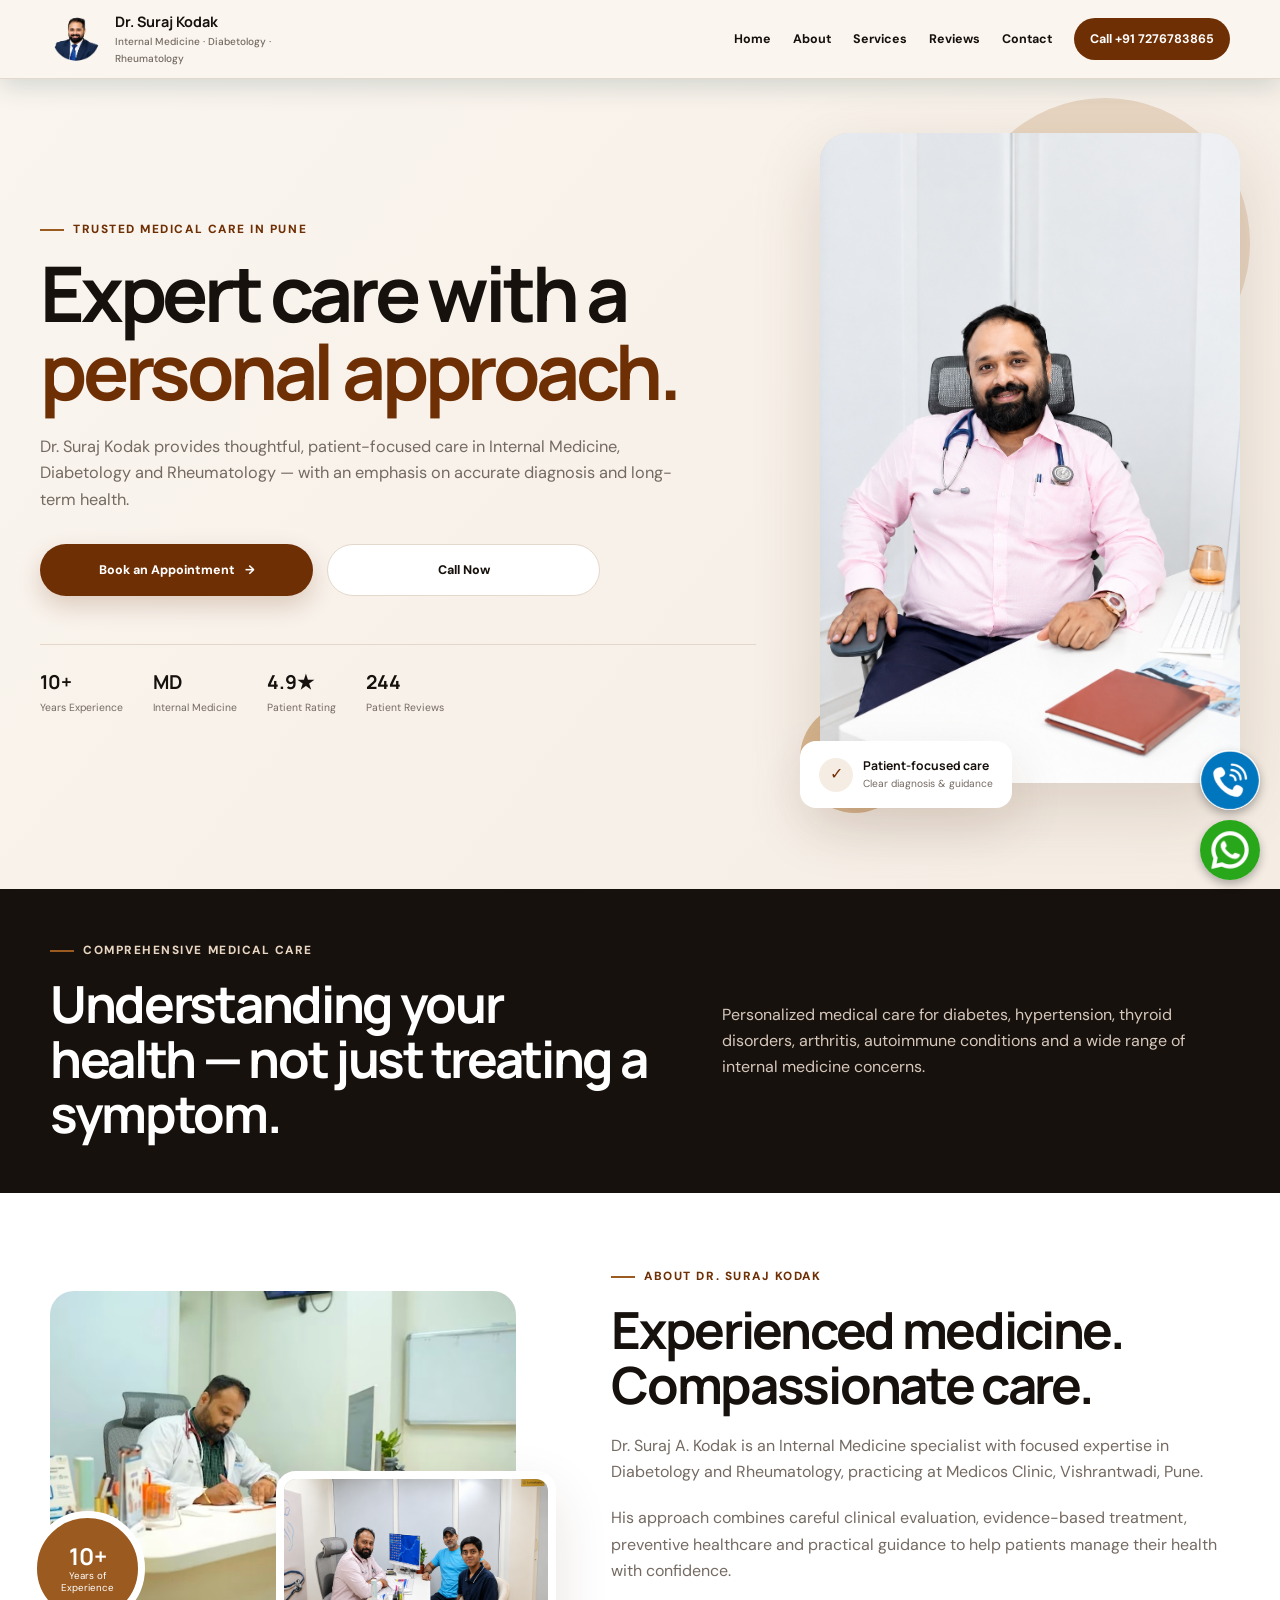
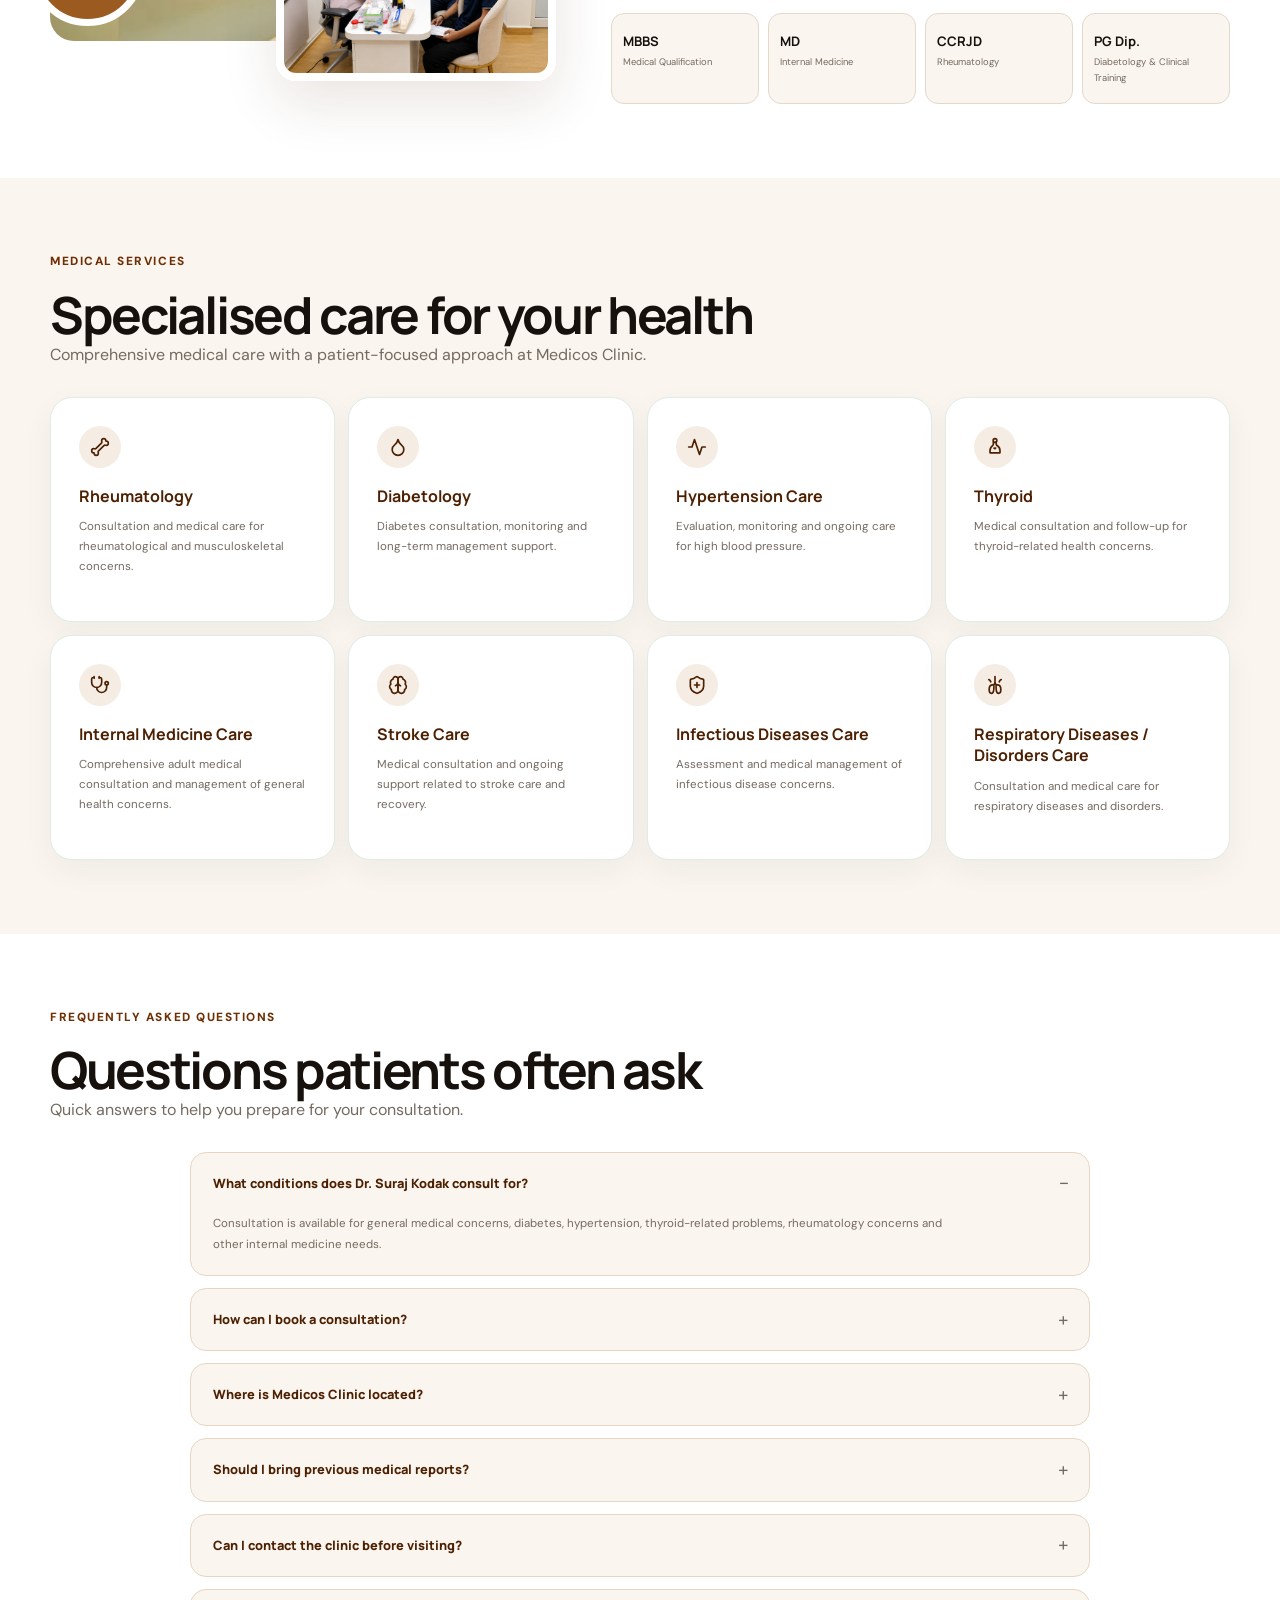
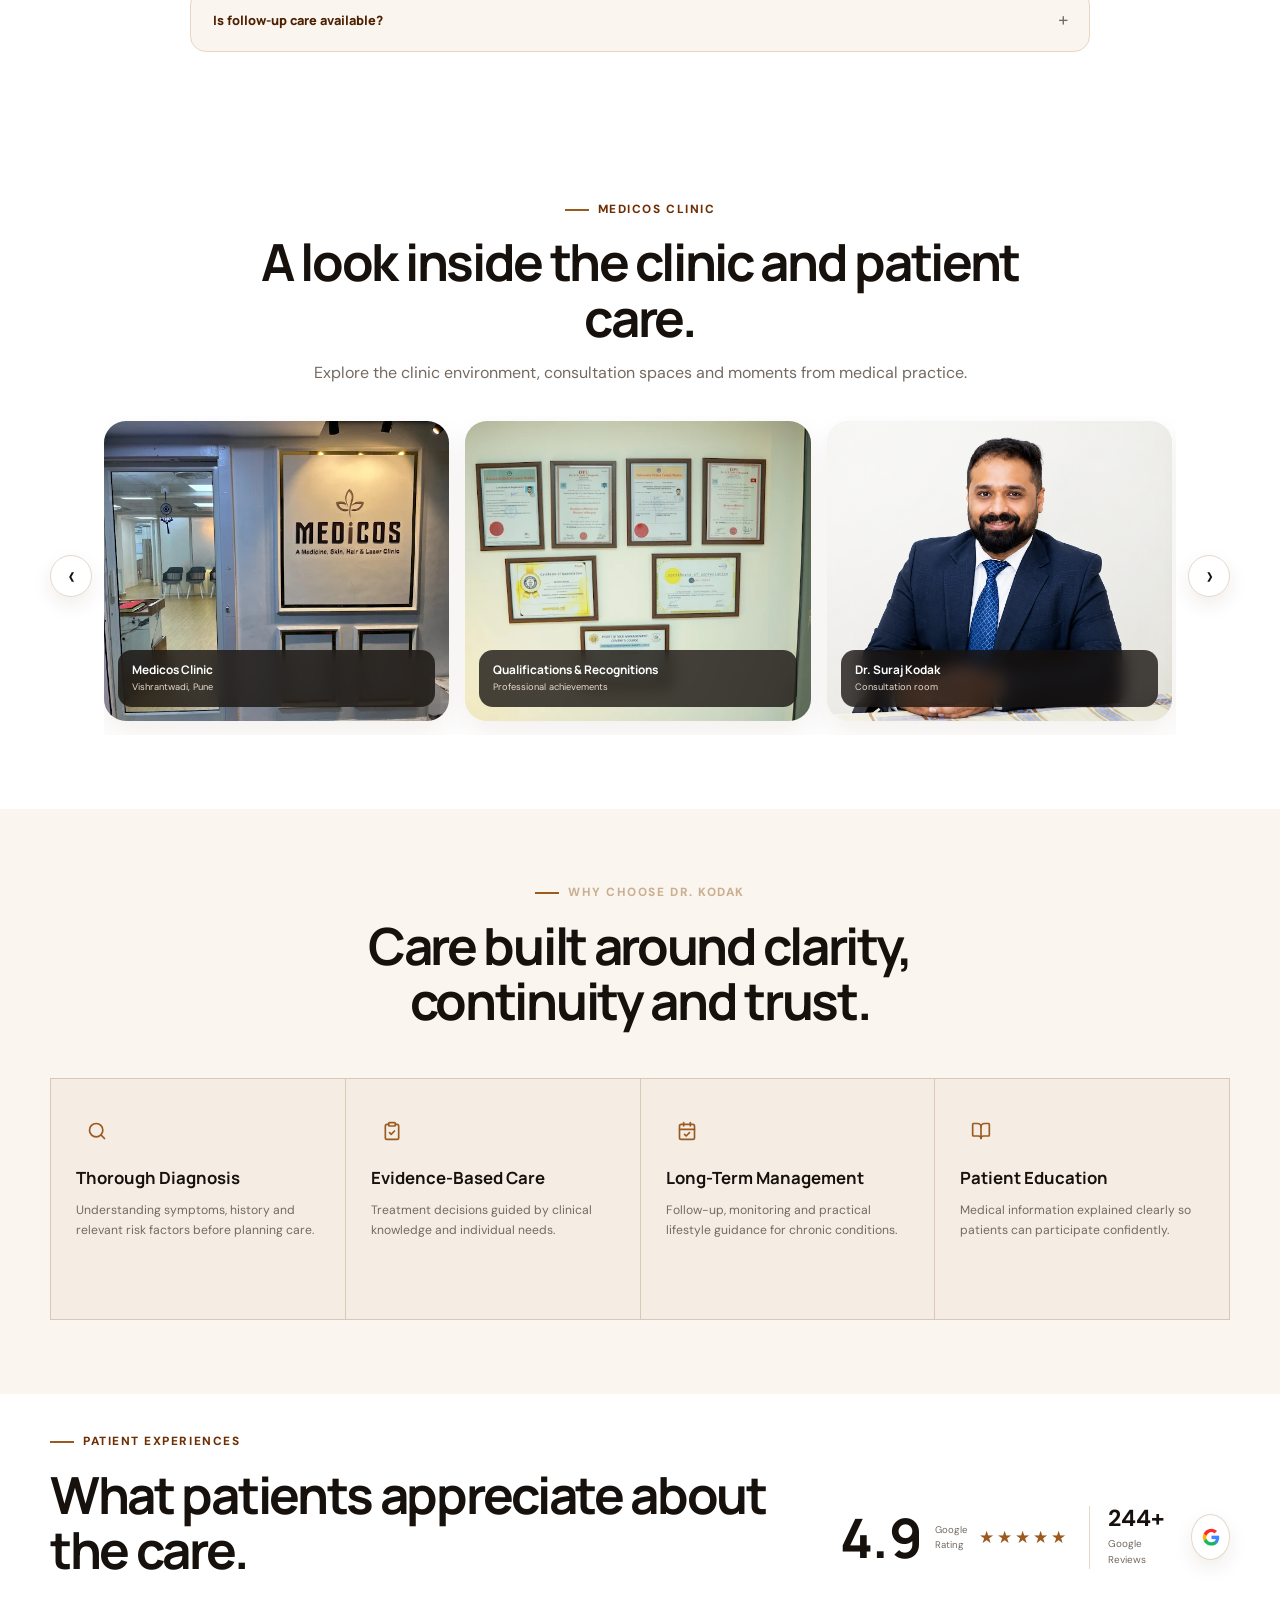
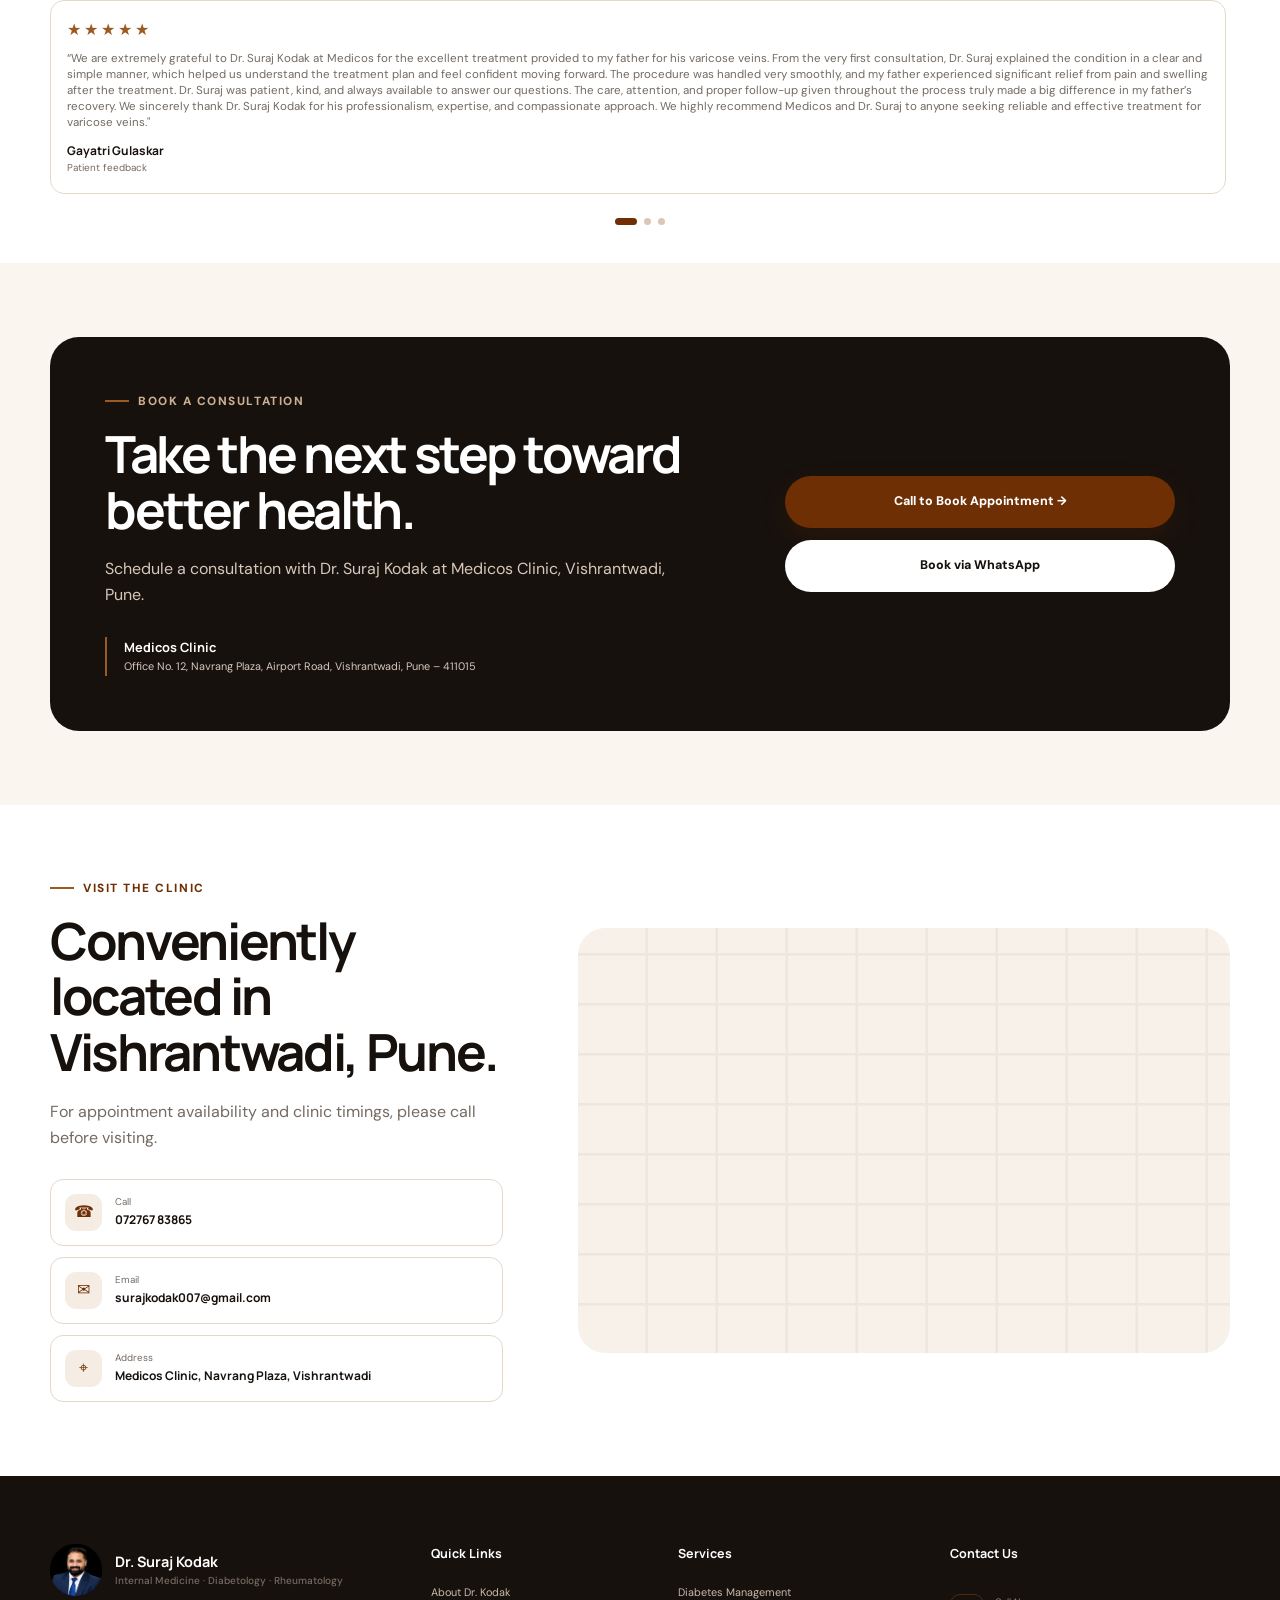
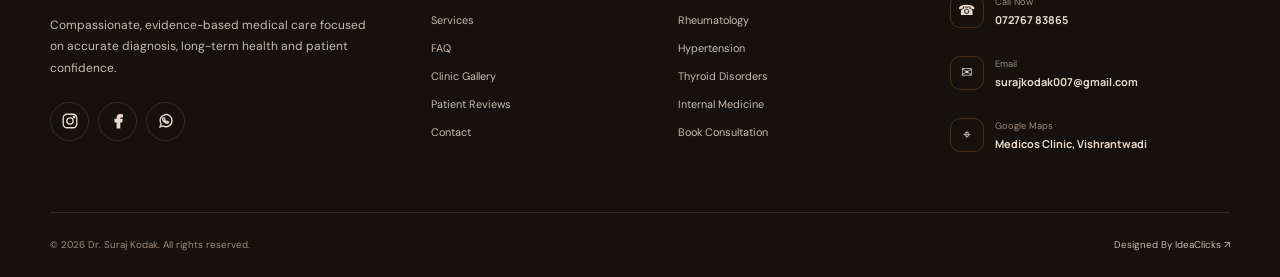
==== index.html @ bfee464e "Update index.html" ====
<!DOCTYPE html>
<html lang="en">
<head>
  <meta charset="UTF-8">
  <meta name="viewport" content="width=device-width, initial-scale=1.0, viewport-fit=cover">
  <meta name="description" content="Dr. Suraj Kodak — Internal Medicine, Diabetology and Rheumatology care at Medicos Clinic, Vishrantwadi, Pune.">
  <meta name="theme-color" content="#6F2F04">
  <title>Dr. Suraj Kodak | Internal Medicine, Diabetology & Rheumatology</title>
  <link rel="preconnect" href="https://fonts.googleapis.com">
  <link rel="preconnect" href="https://fonts.gstatic.com" crossorigin>
  <link href="https://fonts.googleapis.com/css2?family=DM+Sans:wght@400;500;600;700&family=Manrope:wght@600;700;800&display=swap" rel="stylesheet">
  <link rel="stylesheet" href="style.css?v=20260731finalnavreviews">
</head>
<body>
<header class="header">
  <div class="container nav">
    <a href="#home" class="brand" aria-label="Dr. Suraj Kodak home">
      <span class="brand-mark brand-photo"><img src="assets/logo.png" alt="Dr. Suraj Kodak"></span>
      <span><b>Dr. Suraj Kodak</b><small>Internal Medicine · Diabetology · Rheumatology</small></span>
    </a>
    <button class="menu-btn" id="menuBtn" aria-label="Open menu" aria-expanded="false"><i></i><i></i><i></i></button>
    <nav id="navMenu">
      <a href="#home">Home</a><a href="#about">About</a><a href="#services">Services</a>
      <!-- <a href="#faq">FAQ</a><a href="#gallery">Gallery</a> -->
      <a href="#reviews">Reviews</a>
      <a href="#contact">Contact</a><a class="nav-book" href="#book">Call +91 7276783865</a>
    </nav>
  </div>
</header>

<main>
<section class="hero" id="home">
  <div class="container hero-grid">
    <div class="hero-copy">
      <div class="eyebrow"><span></span> Trusted Medical Care in Pune</div>
      <h1>Expert care with a <em>personal approach.</em></h1>
      <p>Dr. Suraj Kodak provides thoughtful, patient-focused care in Internal Medicine, Diabetology and Rheumatology — with an emphasis on accurate diagnosis and long-term health.</p>
      <div class="actions">
        <a class="btn primary" href="tel:+917276783865">Book an Appointment <span>→</span></a>
        <a class="btn light" href="tel:+917276783865">Call Now</a>
      </div>
      <div class="stats">
        <div><b>10+</b><span>Years Experience</span></div>
        <div><b>MD</b><span>Internal Medicine</span></div>
        <div><b>4.9★</b><span>Patient Rating</span></div>
        <div><b>244 </b><span>Patient Reviews</span></div>

      </div>
    </div>
    <div class="hero-photo">
      <div class="hero-img"><img src="assets/doctor-hero-enhanced.jpg" alt="Dr. Suraj Kodak seated in his clinic"></div>
      <div class="floating"><span>✓</span><div><b>Patient-focused care</b><small>Clear diagnosis & guidance</small></div></div>
      <div class="orb orb-a"></div><div class="orb orb-b"></div>
    </div>
  </div>
</section>

<section class="intro">
  <div class="container intro-grid">
    <div><div class="eyebrow gold"><span></span> Comprehensive Medical Care</div><h2>Understanding your health — not just treating a symptom.</h2></div>
    <p>Personalized medical care for diabetes, hypertension, thyroid disorders, arthritis, autoimmune conditions and a wide range of internal medicine concerns.</p>
  </div>
</section>

<section class="section" id="about">
  <div class="container about-grid">
    <div class="photo-stack">
      <img class="main-photo" src="assets/doctor-consultation-enhanced.jpg" alt="Dr. Suraj Kodak consulting in his clinic" loading="lazy">
      <img class="small-photo" src="assets/Doctor-patient-img.png" alt="Dr. Suraj Kodak professional portrait" loading="lazy">
      <div class="badge"><b>10+</b><span>Years of<br>Experience</span></div>
    </div>
    <div>
      <div class="eyebrow"><span></span> About Dr. Suraj Kodak</div>
      <h2>Experienced medicine. Compassionate care.</h2>
      <p class="lead">Dr. Suraj A. Kodak is an Internal Medicine specialist with focused expertise in Diabetology and Rheumatology, practicing at Medicos Clinic, Vishrantwadi, Pune.</p>
      <p>His approach combines careful clinical evaluation, evidence-based treatment, preventive healthcare and practical guidance to help patients manage their health with confidence.</p>
      <div class="qualifications">
        <div><b>MBBS</b><small>Medical Qualification</small></div>
        <div><b>MD</b><small>Internal Medicine</small></div>
        <div><b>CCRJD</b><small>Rheumatology</small></div>
        <div><b>PG Dip.</b><small>Diabetology & Clinical Training</small></div>
      </div>
    </div>
  </div>
</section>

<section class="section services-section" id="services">
  <div class="container">
    <div class="section-heading">
      <span class="eyebrow">Medical Services</span>
      <h2>Specialised care for your health</h2>
      <p>Comprehensive medical care with a patient-focused approach at Medicos Clinic.</p>
    </div>
    <div class="services-grid services-grid-8">
      <article class="service-card">
        <span class="service-number" aria-hidden="true"><svg viewBox="0 0 24 24" fill="none" stroke="currentColor" stroke-width="2" stroke-linecap="round" stroke-linejoin="round"><path d="M17 10c.7-.7 1.69 0 2.5 0a2.5 2.5 0 1 0 0-5 .5.5 0 0 1-.5-.5 2.5 2.5 0 1 0-5 0c0 .81.7 1.8 0 2.5l-7 7c-.7.7-1.69 0-2.5 0a2.5 2.5 0 0 0 0 5c.28 0 .5.22.5.5a2.5 2.5 0 1 0 5 0c0-.81-.7-1.8 0-2.5Z"></path></svg></span>
        <h3>Rheumatology</h3>
        <p>Consultation and medical care for rheumatological and musculoskeletal concerns.</p>
      </article>
      <article class="service-card">
        <span class="service-number" aria-hidden="true"><svg viewBox="0 0 24 24" fill="none" stroke="currentColor" stroke-width="2" stroke-linecap="round" stroke-linejoin="round"><path d="M12 22a7 7 0 0 0 7-7c0-2-1-3.9-3-5.5s-3.5-4-4-6.5c-.5 2.5-2 4.9-4 6.5C6 11.1 5 13 5 15a7 7 0 0 0 7 7Z"></path></svg></span>
        <h3>Diabetology</h3>
        <p>Diabetes consultation, monitoring and long-term management support.</p>
      </article>
      <article class="service-card">
        <span class="service-number" aria-hidden="true"><svg viewBox="0 0 24 24" fill="none" stroke="currentColor" stroke-width="2" stroke-linecap="round" stroke-linejoin="round"><polyline points="22 12 18 12 15 21 9 3 6 12 2 12"></polyline></svg></span>
        <h3>Hypertension Care</h3>
        <p>Evaluation, monitoring and ongoing care for high blood pressure.</p>
      </article>
      <article class="service-card">
        <span class="service-number" aria-hidden="true"><svg viewBox="0 0 24 24" fill="none" stroke="currentColor" stroke-width="2" stroke-linecap="round" stroke-linejoin="round"><circle cx="12" cy="4.2" r="2.2"></circle><path d="M10 6.2v2.6c0 .5-.2.9-.6 1.2C7.7 11.3 6 13.6 6 16.5V19h12v-2.5c0-2.9-1.7-5.2-3.9-6.5-.4-.3-.6-.7-.6-1.2V6.2"></path><path d="M9.6 13c1-.8 3.2-.9 4.3-.1-.4 1.3-1.3 2.1-2.15 2.1S10 14.3 9.6 13Z" fill="currentColor" stroke="none"></path></svg></span>
        <h3>Thyroid</h3>
        <p>Medical consultation and follow-up for thyroid-related health concerns.</p>
      </article>
      <article class="service-card">
        <span class="service-number" aria-hidden="true"><svg viewBox="0 0 24 24" fill="none" stroke="currentColor" stroke-width="2" stroke-linecap="round" stroke-linejoin="round"><path d="M11 2v2"></path><path d="M5 2v2"></path><path d="M5 3H4a2 2 0 0 0-2 2v4a6 6 0 0 0 12 0V5a2 2 0 0 0-2-2h-1"></path><path d="M8 15a6 6 0 0 0 12 0v-3"></path><circle cx="20" cy="10" r="2"></circle></svg></span>
        <h3>Internal Medicine Care</h3>
        <p>Comprehensive adult medical consultation and management of general health concerns.</p>
      </article>
      <article class="service-card">
        <span class="service-number" aria-hidden="true"><svg viewBox="0 0 24 24" fill="none" stroke="currentColor" stroke-width="2" stroke-linecap="round" stroke-linejoin="round"><path d="M12 5a3 3 0 1 0-5.997.125 4 4 0 0 0-2.526 5.77 4 4 0 0 0 .556 6.588A4 4 0 1 0 12 18Z"></path><path d="M12 5a3 3 0 1 1 5.997.125 4 4 0 0 1 2.526 5.77 4 4 0 0 1-.556 6.588A4 4 0 1 1 12 18Z"></path><path d="M15 13a4.5 4.5 0 0 1-3-4 4.5 4.5 0 0 1-3 4"></path></svg></span>
        <h3>Stroke Care</h3>
        <p>Medical consultation and ongoing support related to stroke care and recovery.</p>
      </article>
      <article class="service-card">
        <span class="service-number" aria-hidden="true"><svg viewBox="0 0 24 24" fill="none" stroke="currentColor" stroke-width="2" stroke-linecap="round" stroke-linejoin="round"><path d="M20 13c0 5-3.5 7.5-7.66 8.95a1 1 0 0 1-.67-.01C7.5 20.5 4 18 4 13V6a1 1 0 0 1 1-1c2 0 4.5-1.2 6.24-2.72a1.17 1.17 0 0 1 1.52 0C14.51 3.81 17 5 19 5a1 1 0 0 1 1 1z"></path><path d="M9 12h6"></path><path d="M12 9v6"></path></svg></span>
        <h3>Infectious Diseases Care</h3>
        <p>Assessment and medical management of infectious disease concerns.</p>
      </article>
      <article class="service-card">
        <span class="service-number" aria-hidden="true"><svg viewBox="0 0 24 24" fill="none" stroke="currentColor" stroke-width="2" stroke-linecap="round" stroke-linejoin="round"><path d="M12 2v8"></path><path d="M12 10c-.5 1.2-1.7 1.8-3 1.8-2.8 0-4 2.4-4 5.7 0 2.6 1 4.5 2.6 4.5 1.5 0 2.3-1.1 2.7-2.8.4-1.8.4-4.2.4-6.4"></path><path d="M12 10c.5 1.2 1.7 1.8 3 1.8 2.8 0 4 2.4 4 5.7 0 2.6-1 4.5-2.6 4.5-1.5 0-2.3-1.1-2.7-2.8-.4-1.8-.4-4.2-.4-6.4"></path><path d="M4.5 5.5c1.2.6 2 1.5 2.5 2.7"></path><path d="M19.5 5.5c-1.2.6-2 1.5-2.5 2.7"></path></svg></span>
        <h3>Respiratory Diseases / Disorders Care</h3>
        <p>Consultation and medical care for respiratory diseases and disorders.</p>
      </article>
    </div>
  </div>
</section>

<section class="section faq-section" id="faq">
  <div class="container">
    <div class="section-heading">
      <span class="eyebrow">Frequently Asked Questions</span>
      <h2>Questions patients often ask</h2>
      <p>Quick answers to help you prepare for your consultation.</p>
    </div>
    <div class="faq-list">
      <details class="faq-item" open>
        <summary>What conditions does Dr. Suraj Kodak consult for?</summary>
        <p>Consultation is available for general medical concerns, diabetes, hypertension, thyroid-related problems, rheumatology concerns and other internal medicine needs.</p>
      </details>
      <details class="faq-item">
        <summary>How can I book a consultation?</summary>
        <p>You can call the clinic directly or use the WhatsApp option on the website to enquire about an appointment.</p>
      </details>
      <details class="faq-item">
        <summary>Where is Medicos Clinic located?</summary>
        <p>Medicos Clinic is located in Vishrantwadi, Pune. Use the Google Maps link in the Contact section for directions.</p>
      </details>
      <details class="faq-item">
        <summary>Should I bring previous medical reports?</summary>
        <p>Yes. If you have previous prescriptions, investigation reports, scans or medication details relevant to your concern, bringing them can help make the consultation more useful.</p>
      </details>
      <details class="faq-item">
        <summary>Can I contact the clinic before visiting?</summary>
        <p>Yes. You can call the clinic or contact the clinic through WhatsApp before your visit for appointment-related information.</p>
      </details>
      <details class="faq-item">
        <summary>Is follow-up care available?</summary>
        <p>Follow-up consultation can be discussed with the doctor based on your condition, treatment plan and individual healthcare needs.</p>
      </details>
    </div>
  </div>
</section>

<section class="section gallery-section" id="gallery">
  <div class="container">
    <div class="center"><div class="eyebrow"><span></span> Medicos Clinic</div><h2>A look inside the clinic and patient care.</h2><p>Explore the clinic environment, consultation spaces and moments from medical practice.</p></div>
    <div class="gallery-slider" aria-label="Clinic gallery">
      <button class="gallery-arrow gallery-prev" type="button" aria-label="Previous gallery image">‹</button>
      <div class="gallery gallery-v2">
  <button class="gallery-card gallery-feature" type="button" data-img="assets/clinic-entrance.webp" data-alt="Medicos Clinic entrance">
    <img src="assets/clinic-entrance.webp" alt="Medicos Clinic entrance" loading="lazy">
    <span class="gallery-caption"><b>Medicos Clinic</b><small>Vishrantwadi, Pune</small></span>
  </button>

  <button class="gallery-card gallery-tall" type="button" data-img="assets/doctor-certificates.webp" data-alt="Dr. Suraj Kodak certificates and professional recognitions">
    <img src="assets/doctor-certificates.webp" alt="Dr. Suraj Kodak certificates and professional recognitions" loading="lazy">
    <span class="gallery-caption"><b>Qualifications & Recognitions</b><small>Professional achievements</small></span>
  </button>

  <button class="gallery-card" type="button" data-img="assets/doctor-hero-enhanced.jpg" data-alt="Dr. Suraj Kodak seated in his clinic">
    <img src="assets/Dr-img.png" alt="Dr. Suraj Kodak seated in his clinic" loading="lazy">
    <span class="gallery-caption"><b>Dr. Suraj Kodak</b><small>Consultation room</small></span>
  </button>

  <button class="gallery-card" type="button" data-img="assets/doctor-writing-consultation.jpg" data-alt="Dr. Suraj Kodak consulting in his clinic">
    <img src="assets/doctor-writing-consultation.jpg" alt="Dr. Suraj Kodak consulting in his clinic" loading="lazy">
    <span class="gallery-caption"><b>Doctor at Work</b><small>Patient consultation</small></span>
  </button>

  <button class="gallery-card gallery-wide" type="button" data-img="assets/consultation-family.webp" data-alt="Consultation at Medicos Clinic">
    <img src="assets/Doctor-patient-img.png" alt="Consultation at Medicos Clinic" loading="lazy">
    <span class="gallery-caption"><b>Patient Care</b><small>A welcoming consultation environment</small></span>
  </button>

  <button class="gallery-card" type="button" data-img="assets/clinic-room-1.webp" data-alt="Medicos Clinic consultation room">
    <img src="assets/clinic-room-1.webp" alt="Medicos Clinic consultation room" loading="lazy">
    <span class="gallery-caption"><b>Consultation Room</b><small>Comfortable clinical setting</small></span>
  </button>

  <button class="gallery-card" type="button" data-img="assets/clinic-room-2.webp" data-alt="Medicos Clinic examination room">
    <img src="assets/clinic-room-2.webp" alt="Medicos Clinic examination room" loading="lazy">
    <span class="gallery-caption"><b>Examination Room</b><small>Modern clinic facility</small></span>
  </button>
  
  <button class="gallery-card" type="button" data-img="assets/doctor-writing-consultation.jpg" data-alt="Dr. Suraj Kodak consulting in his clinic">
    <img src="assets/patient-consulation.png" alt="Dr. Suraj Kodak consulting in his clinic" loading="lazy">
    <span class="gallery-caption"><b>Healing with Compassion</b><small>Patient consultation</small></span>
  </button>
  


    <button class="gallery-card gallery-wide" type="button" data-img="assets/consultation-family.webp" data-alt="Consultation at Medicos Clinic">
    <img src="assets/Waiting area.png" alt="Consultation at Medicos Clinic" loading="lazy">
    <span class="gallery-caption"><b>Waiting Area</b><small>A welcoming consultation environment</small></span>
  </button>
</div>
      <button class="gallery-arrow gallery-next" type="button" aria-label="Next gallery image">›</button>
    </div>
  </div>
</section>

<section class="section why">
  <div class="container">
    <div class="center"><div class="eyebrow gold"><span></span> Why Choose Dr. Kodak</div><h2>Care built around clarity, continuity and trust.</h2></div>
    <div class="why-grid">
      <article><span><svg viewBox="0 0 24 24" fill="none" stroke="currentColor" stroke-width="2" stroke-linecap="round" stroke-linejoin="round"><circle cx="11" cy="11" r="8"></circle><path d="m21 21-4.3-4.3"></path></svg></span><h3>Thorough Diagnosis</h3><p>Understanding symptoms, history and relevant risk factors before planning care.</p></article>
      <article><span><svg viewBox="0 0 24 24" fill="none" stroke="currentColor" stroke-width="2" stroke-linecap="round" stroke-linejoin="round"><rect width="8" height="4" x="8" y="2" rx="1" ry="1"></rect><path d="M16 4h2a2 2 0 0 1 2 2v14a2 2 0 0 1-2 2H6a2 2 0 0 1-2-2V6a2 2 0 0 1 2-2h2"></path><path d="m9 14 2 2 4-4"></path></svg></span><h3>Evidence-Based Care</h3><p>Treatment decisions guided by clinical knowledge and individual needs.</p></article>
      <article><span><svg viewBox="0 0 24 24" fill="none" stroke="currentColor" stroke-width="2" stroke-linecap="round" stroke-linejoin="round"><path d="M8 2v4"></path><path d="M16 2v4"></path><rect width="18" height="18" x="3" y="4" rx="2"></rect><path d="M3 10h18"></path><path d="m9 16 2 2 4-4"></path></svg></span><h3>Long-Term Management</h3><p>Follow-up, monitoring and practical lifestyle guidance for chronic conditions.</p></article>
      <article><span><svg viewBox="0 0 24 24" fill="none" stroke="currentColor" stroke-width="2" stroke-linecap="round" stroke-linejoin="round"><path d="M12 7v14"></path><path d="M3 18a1 1 0 0 1-1-1V4a1 1 0 0 1 1-1h5a4 4 0 0 1 4 4 4 4 0 0 1 4-4h5a1 1 0 0 1 1 1v13a1 1 0 0 1-1 1h-6a3 3 0 0 0-3 3 3 3 0 0 0-3-3z"></path></svg></span><h3>Patient Education</h3><p>Medical information explained clearly so patients can participate confidently.</p></article>
    </div>
  </div>
</section>

<section class="section reviews" id="reviews">
  <div class="container">
    <div class="heading-row"><div><div class="eyebrow"><span></span> Patient Experiences</div><h2>What patients appreciate about the care.</h2></div><div class="rating">
      <div class="rating-score"><b>4.9</b><small>Google Rating</small><span>★★★★★</span></div>
      <div class="rating-meta"><strong>244+</strong><small>Google Reviews</small></div>
      <a class="google-review-badge" href="https://www.google.com/search?q=Dr+Suraj+Kodak+Medicos+Clinic+Vishrantwadi+reviews" target="_blank" rel="noopener" aria-label="View Google reviews"><img src="assets/google-icon.png" alt="Google"></a>
    </div></div>
    <div class="review-slider">
      <div class="review-grid">
      
        <article><div class="stars">★★★★★</div><p>“We are extremely grateful to Dr. Suraj Kodak at Medicos for the excellent treatment provided to my father for his varicose veins. From the very first consultation, Dr. Suraj explained the condition in a clear and simple manner, which helped us understand the treatment plan and feel confident moving forward.

The procedure was handled very smoothly, and my father experienced significant relief from pain and swelling after the treatment. Dr. Suraj was patient, kind, and always available to answer our questions. The care, attention, and proper follow-up given throughout the process truly made a big difference in my father’s recovery.

We sincerely thank Dr. Suraj Kodak for his professionalism, expertise, and compassionate approach. We highly recommend Medicos and Dr. Suraj to anyone seeking reliable and effective treatment for varicose veins."</p><b>Gayatri Gulaskar</b><small>Patient feedback</small></article>
      <article><div class="stars">★★★★★</div><p>“We visited Dr Suraj Kodak for Rheumatoid Arthritis, we are so greatful to him that he treated us so well and it was a wonderful experience with him.
We had come from Bhusawal (Jalgaon) to show him and the results are commendable.Thank you once again Sir Would definitely recommend him to visit him if you are suffering from any type of arthritis.”</p><b>Vijay Prajapati</b><small>Patient feedback</small></article>
<article><div class="stars">★★★★★</div><p>“For the past 5 years, I have been consulting Dr. Suraj for my mother and father, who travel from our hometown for treatment.

He is very professional and treats his patients like family. He takes the time to truly understand the problem and provides the right guidance.

He offers not just medical support, but also emotional and mental support, always understanding the situation with great care.

With his support, trust, and guidance, we have felt confident throughout the treatment process.

We deeply appreciate all the care and support he has provided. May God bless him to continue doing such great work.”</p><b>Kiran Birambole</b><small>Patient feedback</small></article>
      <article class="review-cta"><span>“</span><h3>Your health deserves attentive care.</h3><p>Call the clinic to discuss appointment availability.</p><a class="btn primary" href="tel:+917276783865">Call Clinic</a></article>
      </div>
      <div class="review-dots" aria-hidden="true"><span class="active"></span><span></span><span></span></div>
    </div>
  </div>
</section>

<section class="section book" id="book">
  <div class="container book-card">
    <div><div class="eyebrow gold"><span></span> Book a Consultation</div><h2>Take the next step toward better health.</h2><p>Schedule a consultation with Dr. Suraj Kodak at Medicos Clinic, Vishrantwadi, Pune.</p><div class="clinic-mini"><b>Medicos Clinic</b><span>Office No. 12, Navrang Plaza, Airport Road, Vishrantwadi, Pune – 411015</span></div></div>
    <div class="book-actions"><a class="btn primary full" href="tel:+917276783865">Call to Book Appointment →</a><a class="btn white full" href="https://wa.me/917276783865" target="_blank" rel="noopener">Book via WhatsApp</a></div>
  </div>
</section>

<section class="section contact" id="contact">
  <div class="container contact-grid">
    <div><div class="eyebrow"><span></span> Visit the Clinic</div><h2>Conveniently located in Vishrantwadi, Pune.</h2><p class="lead">For appointment availability and clinic timings, please call before visiting.</p>
      <div class="contact-list">
        <a href="tel:+917276783865"><span>☎</span><div><small>Call</small><b>072767 83865</b></div></a>
        <a href="mailto:surajkodak007@gmail.com"><span>✉</span><div><small>Email</small><b>surajkodak007@gmail.com</b></div></a>
        <a href="https://www.google.com/maps/search/?api=1&query=Medicos+Clinic+Navrang+Plaza+Vishrantwadi+Pune" target="_blank" rel="noopener"><span>⌖</span><div><small>Address</small><b>Medicos Clinic, Navrang Plaza, Vishrantwadi</b></div></a>
      </div>
    </div>
    <div class="map">
<iframe src="https://www.google.com/maps?q=Medicos+Clinic,+Navrang+Plaza,+Airport+Road,+Vishrantwadi,+Pune+411015&output=embed" width="100%" height="400" style="border:0;border-radius:16px;" allowfullscreen="" loading="lazy" referrerpolicy="no-referrer-when-downgrade"></iframe>
</div>
  </div>
</section>
</main>

<footer class="site-footer">
  <div class="container footer-main">
    <div class="footer-brand-col">
      <a href="#home" class="brand footer-brand">
        <span class="brand-mark brand-photo"><img src="assets/dr-suraj-kodak-logo.webp" alt="Dr. Suraj Kodak"></span>
        <span>
          <b>Dr. Suraj Kodak</b>
          <small>Internal Medicine · Diabetology · Rheumatology</small>
        </span>
      </a>
      <p>Compassionate, evidence-based medical care focused on accurate diagnosis, long-term health and patient confidence.</p>
      <div class="footer-social">
        <a class="social instagram" href="https://www.instagram.com/dr_surajkodak_medicos" target="_blank" rel="noopener noreferrer" aria-label="Instagram">
          <svg viewBox="0 0 24 24" aria-hidden="true"><rect x="3" y="3" width="18" height="18" rx="5"></rect><circle cx="12" cy="12" r="4.2"></circle><circle cx="17.4" cy="6.7" r="1"></circle></svg>
        </a>
        <a class="social facebook" href="https://www.facebook.com/share/1HyttYNWRK/" target="_blank" rel="noopener noreferrer" aria-label="Facebook">
          <svg viewBox="0 0 24 24" aria-hidden="true"><path d="M14.2 21v-8h2.7l.4-3h-3.1V8.1c0-.9.3-1.6 1.7-1.6h1.8V3.8c-.3 0-1.3-.1-2.5-.1-2.5 0-4.2 1.5-4.2 4.3V10H8.2v3H11v8h3.2Z"></path></svg>
        </a>
        <a class="social whatsapp" href="https://wa.me/917276783865" target="_blank" rel="noopener noreferrer" aria-label="WhatsApp">
          <svg viewBox="0 0 24 24" aria-hidden="true"><path d="M20 11.6a8 8 0 0 1-11.8 7L4 20l1.4-4.1A8 8 0 1 1 20 11.6Z"></path><path d="M8.3 8.2c.2-.4.4-.4.7-.4h.5c.2 0 .4.1.5.4l.6 1.4c.1.2.1.4-.1.6l-.5.6c.6 1 1.4 1.8 2.5 2.3l.7-.6c.2-.2.4-.2.6-.1l1.4.7c.2.1.3.3.2.5-.2.8-.9 1.3-1.7 1.4-1.1.1-2.8-.8-4.1-2-1.3-1.2-2.3-2.8-2.4-3.8-.1-.4.2-.8.5-1Z"></path></svg>
        </a>
      </div>
    </div>

    <div class="footer-col">
      <h4>Quick Links</h4>
      <a href="#about">About Dr. Kodak</a>
      <a href="#services">Services</a>
      <a href="#faq">FAQ</a>
      <a href="#gallery">Clinic Gallery</a>
      <a href="#reviews">Patient Reviews</a>
      <a href="#contact">Contact</a>
    </div>

    <div class="footer-col">
      <h4>Services</h4>
      <a href="#services">Diabetes Management</a>
      <a href="#services">Rheumatology</a>
      <a href="#services">Hypertension</a>
      <a href="#services">Thyroid Disorders</a>
      <a href="#services">Internal Medicine</a>
      <a href="#book">Book Consultation</a>
    </div>

    <div class="footer-col footer-contact">
      <h4>Contact Us</h4>
      <a href="tel:+917276783865" class="contact-link">
        <span class="contact-icon">☎</span><span><small>Call Now</small><b>072767 83865</b></span>
      </a>
      <a href="mailto:surajkodak007@gmail.com" class="contact-link">
        <span class="contact-icon">✉</span><span><small>Email</small><b>surajkodak007@gmail.com</b></span>
      </a>
      <a href="https://www.google.com/maps/search/?api=1&query=Office+No.12+Medicos+Clinic+Navrang+Plaza+Airport+Road+Vishrantwadi+Pune+411015" target="_blank" rel="noopener noreferrer" class="contact-link">
        <span class="contact-icon">⌖</span><span><small>Google Maps</small><b>Medicos Clinic, Vishrantwadi</b></span>
      </a>
    </div>
  </div>

  <div class="container footer-bottom">
    <span>© 2026 Dr. Suraj Kodak. All rights reserved.</span>
    <!-- <span>Medicos Clinic · Vishrantwadi, Pune</span> -->
    <a href="https://ideaclicks.in/" target="_blank" rel="noopener noreferrer">Designed By IdeaClicks ↗</a>
  </div>
</footer>

  <!-- Floating buttons  -->
  <div class="floating-buttons">
  <a href="tel:+917276783865">
    <img src="assets/call.png" alt="Call Button">
  </a>
  <a href="https://wa.me/917276783865" target="_blank">
    <img src="assets/whatsapp.png" alt="WhatsApp Button">
  </a>
</div>
<!-- Floating Buttons Ends  --> 


<!-- <div class="mobile-bar"><a href="tel:+917276783865"><svg xmlns="http://www.w3.org/2000/svg" width="19" height="19" viewBox="0 0 24 24" fill="none" stroke="currentColor" stroke-width="2" stroke-linecap="round" stroke-linejoin="round" aria-hidden="true"><path d="M13.832 16.568a1 1 0 0 0 1.213-.303l.355-.465A2 2 0 0 1 17 15h3a2 2 0 0 1 2 2v3a2 2 0 0 1-2 2A18 18 0 0 1 2 4a2 2 0 0 1 2-2h3a2 2 0 0 1 2 2v3a2 2 0 0 1-.8 1.6l-.468.351a1 1 0 0 0-.292 1.233 14 14 0 0 0 6.392 6.384"></path></svg><small>Call</small></a><a href="https://www.google.com/maps/search/?api=1&query=Medicos+Clinic+Navrang+Plaza+Vishrantwadi+Pune"><svg xmlns="http://www.w3.org/2000/svg" width="19" height="19" viewBox="0 0 24 24" fill="none" stroke="currentColor" stroke-width="2" stroke-linecap="round" stroke-linejoin="round" data-lucide="map-pin" aria-hidden="true" class="lucide lucide-map-pin"><path d="M20 10c0 4.993-5.539 10.193-7.399 11.799a1 1 0 0 1-1.202 0C9.539 20.193 4 14.993 4 10a8 8 0 0 1 16 0"></path><circle cx="12" cy="10" r="3"></circle></svg><small>Directions</small></a><a href="https://wa.me/917276783865" target="_blank" rel="noopener"><svg xmlns="http://www.w3.org/2000/svg" width="19" height="19" viewBox="0 0 24 24" fill="none" stroke="currentColor" stroke-width="1.8" stroke-linecap="round" stroke-linejoin="round" aria-hidden="true"><path d="M20 11.6a8 8 0 0 1-11.8 7L4 20l1.4-4.1A8 8 0 1 1 20 11.6Z"></path><path d="M8.3 8.2c.2-.4.4-.4.7-.4h.5c.2 0 .4.1.5.4l.6 1.4c.1.2.1.4-.1.6l-.5.6c.6 1 1.4 1.8 2.5 2.3l.7-.6c.2-.2.4-.2.6-.1l1.4.7c.2.1.3.3.2.5-.2.8-.9 1.3-1.7 1.4-1.1.1-2.8-.8-4.1-2-1.3-1.2-2.3-2.8-2.4-3.8-.1-.4.2-.8.5-1Z"></path></svg><small>WhatsApp</small></a></div> -->

<div class="lightbox" id="lightbox" aria-hidden="true"><button id="closeLightbox" aria-label="Close image">×</button><img id="lightboxImg" src="" alt=""></div>
<script src="script.js"></script>
</body>
</html>
---- style.css ----
/* ===== ROOT VARIABLES & GLOBAL RESET ===== */

:root {
  --ink: #17110D;
  --green: #6F2F04;
  --green2: #4D2002;
  --soft: #F5EDE4;
  --cream: #FAF5EF;
  --muted: #746A62;
  --line: #E4D8CC;
  --gold: #9A5A20;
  --white: #fff;
  --shadow: 0 22px 55px rgba(82, 43, 18, .12);
  --max: 1180px
}

* {
  box-sizing: border-box;
  margin: 0;
  padding: 0
}

html {
  scroll-behavior: smooth;
  scroll-padding-top: 85px
}

body {
  font-family: "DM Sans", sans-serif;
  color: var(--ink);
  line-height: 1.65;
  overflow-x: hidden;
  background: #fff
}

img {
  display: block;
  width: 100%
}

a {
  text-decoration: none;
  color: inherit
}

button {
  font: inherit
}

/* ===== LAYOUT UTILITIES ===== */

.container {
  width: min(calc(100% - 48px), var(--max));
  margin: auto
}

.section {
  padding: 100px 0
}

.eyebrow {
  display: flex;
  gap: 9px;
  align-items: center;
  color: var(--green);
  font-size: .74rem;
  font-weight: 800;
  letter-spacing: .13em;
  text-transform: uppercase;
  margin-bottom: 15px
}

.eyebrow span {
  width: 24px;
  height: 2px;
  background: var(--gold)
}

.eyebrow.gold {
  color: #CBAF91
}

h1,
h2,
h3,
b,
.brand {
  font-family: "Manrope", sans-serif
}

h1 {
  font-size: clamp(2.8rem, 6vw, 5.4rem);
  line-height: 1.01;
  letter-spacing: -.055em
}

h1 em {
  color: var(--green);
  font-style: normal
}

h2 {
  font-size: clamp(2rem, 4vw, 3.35rem);
  line-height: 1.08;
  letter-spacing: -.045em
}

h3 {
  line-height: 1.2
}

p {
  color: var(--muted)
}

/* ===== BUTTONS & SHARED UI ===== */

.lead {
  font-size: 1rem;
  margin: 20px 0
}

.btn {
  min-height: 52px;
  padding: 0 22px;
  border-radius: 999px;
  display: inline-flex;
  align-items: center;
  justify-content: center;
  gap: 10px;
  font-size: .78rem;
  font-weight: 800;
  transition: .2s;
  border: 1px solid transparent
}

.btn:hover {
  transform: translateY(-2px)
}

.primary {
  background: var(--green);
  color: #fff;
  box-shadow: 0 10px 25px rgba(111, 47, 4, .2)
}

.primary:hover {
  background: var(--green2)
}

.light {
  background: #fff;
  border-color: var(--line)
}

.white {
  background: #fff;
  color: var(--ink)
}

.full {
  width: 100%
}

/* ===== HEADER / NAVIGATION ===== */

.header {
  position: sticky;
  top: 0;
  z-index: 100;
  background: rgba(255, 255, 255, .94);
  backdrop-filter: blur(18px);
  border-bottom: 1px solid #E4D8CC
}

.nav {
  height: 78px;
  display: flex;
  align-items: center;
  justify-content: space-between;
  gap: 25px
}

.brand {
  display: flex;
  align-items: center;
  gap: 11px
}

.brand-mark {
  width: 54px;
  height: 54px;
  border-radius: 50%;
  background: transparent;
  display: grid;
  place-items: center;
  overflow: hidden;
  flex: 0 0 54px
}

.brand-photo img {
  width: 100%;
  height: 100%;
  object-fit: cover;
  object-position: center;
  border-radius: 50%
}

.brand b,
.brand small {
  display: block
}

.brand b {
  font-size: .9rem
}

.brand small {
  font-family: "DM Sans";
  font-size: .63rem;
  color: var(--muted);
  font-weight: 500
}

nav {
  display: flex;
  align-items: center;
  gap: 22px;
  font-size: .78rem;
  font-weight: 700
}

nav a:hover {
  color: var(--green)
}

nav .nav-book {
  background: var(--ink);
  color: #fff;
  padding: 11px 16px;
  border-radius: 99px
}

.menu-btn {
  display: none;
  border: 0;
  background: transparent;
  width: 44px;
  height: 44px
}

.menu-btn i {
  display: block;
  width: 23px;
  height: 2px;
  background: var(--ink);
  margin: 5px auto
}

/* ===== HERO SECTION ===== */

.hero {
  background: linear-gradient(130deg, #FAF5EF, #F5EDE4);
  padding: 80px 0 95px
}

.hero-grid {
  display: grid;
  grid-template-columns: 1.03fr .97fr;
  gap: 75px;
  align-items: center
}

.hero-copy>p {
  max-width: 650px;
  font-size: 1.02rem;
  margin: 24px 0 30px
}

.actions {
  display: flex;
  gap: 12px;
  flex-wrap: wrap
}

.stats {
  display: flex;
  gap: 30px;
  border-top: 1px solid var(--line);
  margin-top: 48px;
  padding-top: 22px
}

.stats b,
.stats span {
  display: block
}

.stats b {
  font-size: 1.2rem
}

.stats span {
  font-size: .65rem;
  color: var(--muted)
}

.hero-photo {
  min-height: 600px;
  display: grid;
  place-items: center;
  position: relative
}

.hero-img {
  width: min(100%, 560px);
  height: 575px;
  overflow: hidden;
  border-radius: 250px 250px 28px 28px;
  box-shadow: var(--shadow);
  position: relative;
  z-index: 2;
  background: #E8D6C2
}

.hero-img img {
  height: 100%;
  object-fit: cover;
  object-position: center
}

.floating {
  position: absolute;
  z-index: 5;
  bottom: 55px;
  left: 0;
  background: #fff;
  padding: 15px 19px;
  border-radius: 16px;
  display: flex;
  gap: 10px;
  align-items: center;
  box-shadow: var(--shadow)
}

.floating>span {
  width: 34px;
  height: 34px;
  border-radius: 50%;
  background: var(--soft);
  color: var(--green);
  display: grid;
  place-items: center
}

.floating b,
.floating small {
  display: block
}

.floating b {
  font-size: .76rem
}

.floating small {
  font-size: .64rem;
  color: var(--muted)
}

.orb {
  position: absolute;
  border-radius: 50%
}

.orb-a {
  width: 290px;
  height: 290px;
  background: #E8D6C2;
  right: -15px;
  top: 0
}

.orb-b {
  width: 110px;
  height: 110px;
  background: #D9B992;
  left: 15px;
  top: 65px
}

/* ===== INTRO BAND ===== */

.intro {
  background: var(--ink);
  padding: 70px 0
}

.intro-grid {
  display: grid;
  grid-template-columns: 1fr .85fr;
  gap: 75px;
  align-items: center
}

.intro h2 {
  color: #fff
}

.intro p:last-child {
  color: #D7C8BC
}

/* ===== ABOUT + QUALIFICATIONS ===== */

.about-grid {
  display: grid;
  grid-template-columns: .9fr 1.1fr;
  gap: 85px;
  align-items: center
}

.photo-stack {
  position: relative;
  padding: 0 45px 40px 0
}

.photo-stack .main-photo {
  height: 510px;
  object-fit: cover;
  border-radius: 28px
}

.small-photo {
  position: absolute;
  width: 290px;
  height: 215px;
  object-fit: cover;
  right: 0;
  bottom: 0;
  border: 8px solid #fff;
  border-radius: 22px;
  box-shadow: var(--shadow)
}

.badge {
  position: absolute;
  left: -20px;
  bottom: 55px;
  width: 115px;
  height: 115px;
  border-radius: 50%;
  background: var(--gold);
  color: #fff;
  border: 7px solid #fff;
  display: grid;
  place-content: center;
  text-align: center;
  line-height: 1.2
}

.badge b {
  font-size: 1.45rem
}

.badge span {
  font-size: .61rem
}

.qualifications {
  display: grid;
  grid-template-columns: repeat(4, 1fr);
  gap: 9px;
  margin-top: 28px
}

.qualifications div {
  background: var(--cream);
  border-radius: 13px;
  padding: 17px 11px
}

.qualifications b,
.qualifications small {
  display: block
}

.qualifications b {
  font-size: .82rem
}

.qualifications small {
  font-size: .59rem;
  color: var(--muted);
  margin-top: 3px
}

/* ===== SERVICES CARDS (BASE 3-COLUMN) ===== */

.soft {
  background: var(--cream)
}

.heading-row {
  display: flex;
  align-items: end;
  justify-content: space-between;
  gap: 50px;
  margin-bottom: 48px
}

.heading-row>p {
  max-width: 380px
}

.cards {
  display: grid;
  grid-template-columns: repeat(3, 1fr);
  gap: 17px
}

.card {
  background: #fff;
  border: 1px solid var(--line);
  border-radius: 21px;
  padding: 29px;
  min-height: 240px;
  transition: .2s
}

.card:hover {
  transform: translateY(-5px);
  box-shadow: var(--shadow)
}

.card.dark {
  background: var(--ink);
  color: #fff;
  border-color: var(--ink)
}

.card.dark p {
  color: #D7C8BC
}

.icon {
  width: 44px;
  height: 44px;
  border-radius: 13px;
  background: var(--soft);
  color: var(--green);
  display: grid;
  place-items: center;
  margin-bottom: 23px;
  font-weight: 900
}

.dark .icon {
  background: #3A2518;
  color: #fff
}

.card h3 {
  font-size: 1.1rem;
  margin-bottom: 10px
}

.card p {
  font-size: .8rem;
  margin-bottom: 20px
}

.card a {
  font-size: .7rem;
  color: var(--green);
  font-weight: 800
}

.dark a {
  color: #fff
}

/* ===== CONDITIONS TREATED SECTION ===== */

.conditions-grid {
  display: grid;
  grid-template-columns: .82fr 1.18fr;
  gap: 100px
}

.text-link {
  font-size: .78rem;
  color: var(--green);
  font-weight: 800
}

.condition-list {
  display: grid;
  grid-template-columns: 1fr 1fr;
  border-top: 1px solid var(--line)
}

.condition-list span {
  font-size: .8rem;
  font-weight: 700;
  padding: 16px 0;
  border-bottom: 1px solid var(--line)
}

.condition-list span:before {
  content: "✓";
  color: var(--green);
  margin-right: 10px
}

/* ===== GALLERY SECTION (BASE) ===== */

.gallery-section {
  background: #fff
}

.center {
  text-align: center;
  max-width: 760px;
  margin: 0 auto 45px
}

.center .eyebrow {
  justify-content: center
}

.center p {
  margin-top: 15px
}

.gallery {
  display: grid;
  grid-template-columns: repeat(4, 1fr);
  grid-auto-rows: 210px;
  gap: 13px
}

.gallery-item {
  padding: 0;
  border: 0;
  overflow: hidden;
  border-radius: 18px;
  background: #E8DDD2;
  cursor: pointer;
  position: relative
}

.gallery-item:after {
  content: "View";
  position: absolute;
  inset: auto 12px 12px auto;
  background: rgba(23, 17, 13, .85);
  color: #fff;
  padding: 6px 11px;
  border-radius: 99px;
  font-size: .62rem;
  opacity: 0;
  transition: .2s
}

.gallery-item:hover:after {
  opacity: 1
}

.gallery-item img {
  height: 100%;
  object-fit: cover;
  transition: .4s
}

.gallery-item:hover img {
  transform: scale(1.04)
}

.gallery-item.wide {
  grid-column: span 2
}

.gallery-item.tall {
  grid-row: span 2
}

/* ===== WHY CHOOSE DR. KODAK SECTION ===== */

.why {
  background: var(--soft)
}

.why .center {
  margin-bottom: 50px
}

.why-grid {
  display: grid;
  grid-template-columns: repeat(4, 1fr);
  gap: 1px;
  background: #D9C8B8;
  border: 1px solid #D9C8B8
}

.why-grid article {
  background: var(--soft);
  padding: 31px 25px;
  min-height: 240px
}

.why-grid article>span {
  color: var(--gold);
  font-size: .68rem;
  font-weight: 900
}

.why-grid h3 {
  font-size: 1.05rem;
  margin: 0 0 11px
}

.why-grid p {
  font-size: .76rem
}

/* ===== REVIEWS SECTION ===== */

.reviews {
  background: #fff
}

.rating {
  display: flex;
  align-items: center;
  gap: 12px
}

.rating>b {
  font-size: 2.4rem
}

.rating span {
  color: var(--gold);
  letter-spacing: 2px
}

.rating small {
  display: block;
  color: var(--muted);
  font-size: .6rem;
  letter-spacing: 0
}

.review-grid {
  display: grid;
  grid-template-columns: repeat(3, 1fr);
  gap: 17px
}

.review-grid article {
  border: 1px solid var(--line);
  border-radius: 21px;
  padding: 29px;
  min-height: 255px
}

.stars {
  color: var(--gold);
  letter-spacing: 3px;
  margin-bottom: 23px
}

.review-grid article p {
  font-size: .82rem;
  margin-bottom: 24px
}

.review-grid article>b,
.review-grid article small {
  display: block
}

.review-grid article>b {
  font-size: .75rem
}

.review-grid article small {
  font-size: .62rem;
  color: var(--muted)
}

.review-cta {
  background: var(--ink);
  color: #fff
}

.review-cta>span {
  font-family: Georgia;
  font-size: 3.3rem;
  color: #CBAF91;
  line-height: .7
}

.review-cta h3 {
  font-size: 1.4rem;
  margin: 13px 0
}

.review-cta p {
  color: #D7C8BC;
  margin-bottom: 20px !important
}

/* ===== BOOKING CTA SECTION ===== */

.book {
  background: var(--cream)
}

.book-card {
  background: var(--ink);
  border-radius: 29px;
  padding: 55px;
  display: grid;
  grid-template-columns: 1fr .65fr;
  gap: 80px;
  align-items: center
}

.book h2 {
  color: #fff
}

.book p:not(.eyebrow) {
  color: #D7C8BC;
  margin: 19px 0 28px
}

.clinic-mini {
  border-left: 2px solid var(--gold);
  padding-left: 17px
}

.clinic-mini b,
.clinic-mini span {
  display: block
}

.clinic-mini b {
  font-size: .8rem;
  color: #fff
}

.clinic-mini span {
  font-size: .68rem;
  color: #D7C8BC
}

.book-actions {
  display: grid;
  gap: 12px
}

/* ===== CONTACT SECTION ===== */

.contact-grid {
  display: grid;
  grid-template-columns: .82fr 1.18fr;
  gap: 75px;
  align-items: center
}

.contact-grid h2 {
  max-width: 620px
}

.contact-list {
  display: grid;
  gap: 11px;
  margin-top: 27px
}

.contact-list a {
  display: flex;
  align-items: center;
  gap: 13px;
  padding: 14px;
  border: 1px solid var(--line);
  border-radius: 13px
}

.contact-list a>span {
  width: 37px;
  height: 37px;
  border-radius: 11px;
  background: var(--soft);
  display: grid;
  place-items: center;
  color: var(--green)
}

.contact-list small,
.contact-list b {
  display: block
}

.contact-list small {
  font-size: .61rem;
  color: var(--muted)
}

.contact-list b {
  font-size: .75rem
}

/* ===== CONTACT MAP CARD ===== */

.map {
  height: 425px;
  border-radius: 27px;
  display: grid;
  place-items: center;
  background: linear-gradient(rgba(234, 242, 238, .72), rgba(234, 242, 238, .72)), repeating-linear-gradient(0deg, transparent 0 47px, #DCCBBE 48px 50px), repeating-linear-gradient(90deg, transparent 0 67px, #DCCBBE 68px 70px);
  overflow: hidden
}

.map>div {
  background: #fff;
  padding: 22px 26px;
  border-radius: 17px;
  box-shadow: var(--shadow);
  display: grid;
  text-align: center;
  gap: 3px
}

.map span {
  font-size: 1.5rem
}

.map b {
  font-size: .9rem
}

.map small {
  font-size: .65rem;
  color: var(--muted)
}

.map a {
  font-size: .7rem;
  color: var(--green);
  font-weight: 800;
  margin-top: 7px
}

footer {
  background: #2B170A;
  color: #fff;
  padding: 43px 0 30px
}

/* ===== FOOTER (BASE) + MOBILE STICKY CTA BAR ===== */

.footer-top {
  display: flex;
  justify-content: space-between;
  align-items: center;
  gap: 25px;
  padding-bottom: 30px;
  border-bottom: 1px solid #3A2B20
}

.footer-links {
  display: flex;
  gap: 19px;
  font-size: .7rem;
  color: #D7C8BC
}

.footer-links a:hover {
  color: #fff
}

.copyright {
  padding-top: 20px;
  color: #9C8A7A;
  font-size: .62rem
}

.mobile-bar {
  display: none
}

/* ===== IMAGE LIGHTBOX ===== */

.lightbox {
  position: fixed;
  inset: 0;
  background: rgba(4, 19, 16, .9);
  z-index: 300;
  display: none;
  place-items: center;
  padding: 25px
}

.lightbox.open {
  display: grid
}

.lightbox img {
  max-width: min(1200px, 95vw);
  max-height: 90vh;
  width: auto;
  object-fit: contain;
  border-radius: 12px
}

.lightbox button {
  position: absolute;
  right: 22px;
  top: 16px;
  background: #fff;
  color: var(--ink);
  border: 0;
  border-radius: 50%;
  width: 42px;
  height: 42px;
  font-size: 28px;
  cursor: pointer
}

/* ===== RESPONSIVE — TABLET & BELOW ===== */

@media(max-width:1050px) {
  nav {
    display: none;
    position: absolute;
    right: 24px;
    top: 70px;
    width: min(320px, calc(100vw - 48px));
    background: #fff;
    padding: 14px;
    border: 1px solid var(--line);
    border-radius: 17px;
    box-shadow: var(--shadow);
    flex-direction: column;
    align-items: stretch
  }

  nav.open {
    display: flex
  }

  nav a {
    padding: 9px
  }

  .menu-btn {
    display: block
  }

  .cards {
    grid-template-columns: repeat(2, 1fr)
  }

  .why-grid {
    grid-template-columns: repeat(2, 1fr)
  }

  .gallery {
    grid-template-columns: repeat(3, 1fr)
  }

  .hero-grid {
    gap: 40px
  }

  .book-card {
    gap: 40px
  }
}

@media(max-width:700px) {
  body {
    padding-bottom: 66px
  }

  .container {
    width: calc(100% - 32px)
  }

  .section {
    padding: 70px 0
  }

  .hero {
    padding: 52px 0 65px
  }

  .hero-grid,
  .intro-grid,
  .about-grid,
  .conditions-grid,
  .contact-grid {
    grid-template-columns: 1fr;
    gap: 40px
  }

  .hero-copy>p {
    font-size: .9rem
  }

  .hero-photo {
    min-height: 405px
  }

  .hero-img {
    height: 405px;
    width: min(94vw, 430px)
  }

  .floating {
    bottom: 8px;
    left: 0
  }

  .orb-a {
    width: 190px;
    height: 190px
  }

  .orb-b {
    width: 70px;
    height: 70px
  }

  .stats {
    justify-content: space-between;
    gap: 8px;
    margin-top: 35px
  }

  .stats b {
    font-size: 1rem
  }

  .stats span {
    font-size: .55rem
  }

  .intro {
    padding: 55px 0
  }

  .intro-grid {
    gap: 20px
  }

  .heading-row {
    display: block;
    margin-bottom: 35px
  }

  .heading-row>p {
    margin-top: 16px
  }

  .photo-stack {
    padding-right: 20px;
    padding-bottom: 28px
  }

  .photo-stack .main-photo {
    height: 390px
  }

  .small-photo {
    width: 135px;
    height: 155px;
    border-width: 6px
  }

  .badge {
    left: -5px;
    width: 95px;
    height: 95px;
    bottom: 42px
  }

  .badge b {
    font-size: 1.2rem
  }

  .badge span {
    font-size: .53rem
  }

  .qualifications {
    grid-template-columns: 1fr 1fr
  }

  .cards,
  .review-grid {
    grid-template-columns: 1fr
  }

  .card {
    min-height: 0
  }

  .condition-list {
    grid-template-columns: 1fr
  }

  .gallery {
    grid-template-columns: 1fr 1fr;
    grid-auto-rows: 165px;
    gap: 9px
  }

  .gallery-item.wide {
    grid-column: span 2
  }

  .gallery-item.tall {
    grid-row: span 2
  }

  .why-grid {
    grid-template-columns: 1fr
  }

  .why-grid article {
    min-height: 190px
  }

  .why-grid h3 {
    margin-top: 28px
  }

  .rating {
    margin-top: 18px
  }

  .review-grid article {
    min-height: 0
  }

  .book-card {
    grid-template-columns: 1fr;
    padding: 31px 21px;
    border-radius: 22px;
    gap: 32px
  }

  .map {
    height: 310px
  }

  .footer-top {
    flex-direction: column;
    align-items: flex-start
  }

  .footer-links {
    display: grid;
    grid-template-columns: 1fr 1fr;
    width: 100%
  }

  .mobile-bar {
    display: grid;
    grid-template-columns: repeat(3, 1fr);
    position: fixed;
    bottom: 0;
    left: 0;
    right: 0;
    height: 66px;
    background: #fff;
    border-top: 1px solid var(--line);
    z-index: 200;
    box-shadow: 0 -8px 25px rgba(0, 0, 0, .08)
  }

  .mobile-bar a {
    display: flex;
    flex-direction: column;
    align-items: center;
    justify-content: center;
    color: var(--green);
    font-weight: 800;
    font-size: 1rem
  }

  .mobile-bar small {
    font-size: .58rem;
    color: var(--ink);
    font-weight: 700
  }

  .lightbox {
    padding: 12px
  }

  .lightbox img {
    max-width: 96vw;
    max-height: 82vh
  }
}

@media(max-width:380px) {
  .container {
    width: calc(100% - 24px)
  }

  h1 {
    font-size: 2.5rem
  }

  .actions {
    display: grid
  }

  .actions .btn {
    width: 100%
  }

  .hero-img {
    height: 365px
  }

  .gallery {
    grid-auto-rows: 145px
  }
}

/* ===== V2 IMAGE ALIGNMENT & RESPONSIVE VISUAL SYSTEM ===== */
.hero-photo {
  min-height: 0;
  display: flex;
  justify-content: center;
  align-items: center;
  padding: 10px 0 30px
}

.hero-img {
  width: min(100%, 650px);
  height: auto;
  aspect-ratio: 16/10;
  border-radius: 30px;
  box-shadow: 0 25px 70px rgba(82, 43, 18, .16);
  background: #F5EDE4;
  overflow: hidden
}

.hero-img img {
  width: 100%;
  height: 100%;
  object-fit: cover;
  object-position: center center
}

.hero-photo .orb-a {
  right: -10px;
  top: -25px
}

.hero-photo .orb-b {
  left: -20px;
  top: auto;
  bottom: 0
}

.floating {
  left: -20px;
  bottom: 5px
}

.photo-stack {
  padding: 0 40px 40px 0
}

.photo-stack .main-photo {
  height: auto;
  aspect-ratio: 4/3;
  object-fit: cover;
  object-position: center;
  border-radius: 24px
}

.small-photo {
  width: 280px;
  height: 210px;
  object-fit: cover;
  object-position: center;
  border-radius: 20px
}

.gallery {
  display: grid;
  grid-template-columns: repeat(3, minmax(0, 1fr));
  grid-auto-rows: auto;
  gap: 18px
}

.gallery-item,
.gallery-item.wide,
.gallery-item.tall {
  grid-column: auto;
  grid-row: auto;
  width: 100%;
  height: auto;
  aspect-ratio: 4/3;
  border-radius: 20px
}

.gallery-item img {
  width: 100%;
  height: 100%;
  object-fit: cover;
  object-position: center center
}

.gallery-item:first-child {
  grid-column: span 2;
  aspect-ratio: 16/9
}

.gallery-item:first-child img {
  object-position: center
}

.gallery-item:after {
  bottom: 14px;
  right: 14px;
  padding: 7px 12px
}

.gallery-item:hover img {
  transform: scale(1.035)
}

@media(max-width:1050px) {
  .hero-grid {
    grid-template-columns: 1fr;
    gap: 35px
  }

  .hero-copy {
    max-width: 800px
  }

  .hero-photo {
    max-width: 760px;
    width: 100%;
    margin: auto
  }

  .gallery {
    grid-template-columns: repeat(2, minmax(0, 1fr));
    gap: 14px
  }

  .gallery-item:first-child {
    grid-column: span 2
  }
}

@media(max-width:700px) {
  .hero {
    padding-top: 42px
  }

  .hero-photo {
    padding: 5px 0 30px
  }

  .hero-img {
    width: 100%;
    aspect-ratio: 4/3;
    border-radius: 22px
  }

  .floating {
    left: 8px;
    bottom: 0;
    padding: 11px 13px
  }

  .floating>span {
    width: 30px;
    height: 30px
  }

  .floating b {
    font-size: .67rem
  }

  .floating small {
    font-size: .56rem
  }

  .orb-a {
    width: 140px;
    height: 140px;
    right: -25px;
    top: -15px
  }

  .orb-b {
    width: 65px;
    height: 65px;
    left: -8px;
    bottom: 15px
  }

  .photo-stack {
    padding: 0 15px 30px 0
  }

  .photo-stack .main-photo {
    aspect-ratio: 4/3;
    height: auto;
    border-radius: 20px
  }

  .small-photo {
    width: 125px;
    height: 150px;
    border-width: 5px;
    right: 0;
    bottom: 0
  }

  .gallery {
    grid-template-columns: 1fr 1fr;
    gap: 9px
  }

  .gallery-item,
  .gallery-item.wide,
  .gallery-item.tall,
  .gallery-item:first-child {
    grid-column: auto;
    grid-row: auto;
    aspect-ratio: 1/1;
    border-radius: 14px
  }

  .gallery-item:first-child {
    grid-column: span 2;
    aspect-ratio: 16/10
  }

  .gallery-item:after {
    font-size: .55rem;
    bottom: 8px;
    right: 8px;
    padding: 5px 8px
  }
}

@media(max-width:380px) {
  .hero-img {
    aspect-ratio: 1/1
  }

  .gallery-item:first-child {
    aspect-ratio: 4/3
  }
}

/* ===== PROFESSIONAL FOOTER V3 ===== */
.site-footer {
  background: #17110D;
  color: #fff;
  padding: 68px 0 0
}

.footer-main {
  display: grid;
  grid-template-columns: 1.35fr .8fr .9fr 1.15fr;
  gap: 52px;
  padding-bottom: 52px
}

.footer-brand {
  margin-bottom: 19px
}

.footer-brand .brand-mark {
  background: #fff;
  color: #17110D
}

.footer-brand-col>p {
  max-width: 340px;
  color: #C9B9AC;
  font-size: .75rem;
  line-height: 1.8
}

.footer-social {
  display: flex;
  gap: 9px;
  margin-top: 22px
}

.footer-social .social {
  width: 39px;
  height: 39px;
  border: 1px solid #3A2B20;
  border-radius: 50%;
  display: grid;
  place-items: center;
  transition: .2s
}

.footer-social .social:hover {
  background: #fff;
  border-color: #fff;
  transform: translateY(-2px)
}

.footer-social svg {
  width: 18px;
  height: 18px;
  fill: none;
  stroke: #E8D9CC;
  stroke-width: 1.8
}

.footer-social .facebook svg {
  fill: #E8D9CC;
  stroke: none
}

.footer-social .social:hover svg {
  stroke: #17110D
}

.footer-social .facebook:hover svg {
  fill: #17110D
}

.footer-col {
  display: flex;
  flex-direction: column;
  align-items: flex-start;
  gap: 10px
}

.footer-col h4 {
  font-family: "Manrope", sans-serif;
  font-size: .78rem;
  margin-bottom: 10px;
  color: #fff
}

.footer-col>a {
  font-size: .68rem;
  color: #C9B9AC;
  transition: .2s
}

.footer-col>a:hover {
  color: #fff;
  transform: translateX(2px)
}

.footer-contact {
  gap: 12px
}

.contact-link {
  width: 100%;
  display: flex !important;
  align-items: center;
  gap: 11px;
  padding: 8px 0
}

.contact-icon {
  width: 34px;
  height: 34px;
  flex: 0 0 34px;
  border: 1px solid #4D2A12;
  border-radius: 10px;
  display: grid;
  place-items: center;
  color: #E8D9CC;
  font-size: .85rem
}

.contact-link small,
.contact-link b {
  display: block
}

.contact-link small {
  font-size: .58rem;
  color: #9C8A7A;
  margin-bottom: 2px
}

.contact-link b {
  font-size: .68rem;
  color: #E8D9CC;
  line-height: 1.35
}

.footer-bottom {
  border-top: 1px solid #3A2B20;
  min-height: 65px;
  display: flex;
  align-items: center;
  justify-content: space-between;
  gap: 18px;
  color: #9C8A7A;
  font-size: .61rem
}

.footer-bottom a {
  color: #C9B9AC
}

.footer-bottom a:hover {
  color: #fff
}

@media(max-width:950px) {
  .footer-main {
    grid-template-columns: 1.3fr 1fr 1fr;
    gap: 38px
  }

  .footer-contact {
    grid-column: span 3
  }

  .footer-contact {
    display: grid;
    grid-template-columns: repeat(3, 1fr);
    align-items: start
  }

  .footer-contact h4 {
    grid-column: 1/-1;
    margin-bottom: 0
  }
}

@media(max-width:700px) {
  .site-footer {
    padding-top: 50px
  }

  .footer-main {
    grid-template-columns: 1fr 1fr;
    gap: 35px 25px;
    padding-bottom: 38px
  }

  .footer-brand-col {
    grid-column: span 2
  }

  .footer-contact {
    grid-column: span 2;
    display: flex
  }

  .footer-bottom {
    padding: 18px 0;
    display: flex;
    flex-direction: column;
    align-items: flex-start;
    gap: 7px
  }
}

@media(max-width:380px) {
  .footer-main {
    grid-template-columns: 1fr
  }

  .footer-brand-col,
  .footer-contact {
    grid-column: auto
  }

  .footer-col {
    gap: 8px
  }
}

/* Newly added professional photos */
.about-photo-grid {
  display: grid;
  grid-template-columns: 1fr 1fr;
  gap: 16px;
  margin-bottom: 20px
}

.about-photo-card {
  margin: 0;
  background: #fff;
  border: 1px solid #E4D8CC;
  border-radius: 22px;
  overflow: hidden;
  box-shadow: 0 12px 35px rgba(82, 43, 18, .08)
}

.about-photo-card img {
  display: block;
  width: 100%;
  height: 260px;
  object-fit: cover;
  object-position: center
}

.about-photo-card.certificate-photo img {
  object-position: center center
}

.about-photo-card.writing-photo img {
  object-position: center center
}

.about-photo-card figcaption {
  padding: 12px 14px;
  font-size: .68rem;
  font-weight: 700;
  color: #4D2002
}

@media(max-width:700px) {
  .about-photo-grid {
    grid-template-columns: 1fr;
    gap: 12px
  }

  .about-photo-card img {
    height: auto;
    aspect-ratio: 4/3
  }
}

/* ===== GALLERY V2 — CLEAN EDITORIAL MASONRY ===== */
.gallery-v2 {
  display: grid;
  grid-template-columns: repeat(4, minmax(0, 1fr));
  grid-auto-rows: 220px;
  gap: 18px;
  margin-top: 36px;
}

.gallery-v2 .gallery-card {
  position: relative;
  display: block;
  width: 100%;
  height: 100%;
  min-width: 0;
  padding: 0;
  border: 0;
  border-radius: 22px;
  overflow: hidden;
  background: #F5EDE4;
  cursor: pointer;
  box-shadow: 0 12px 30px rgba(82, 43, 18, .07);
}

.gallery-v2 .gallery-card img {
  display: block;
  width: 100%;
  height: 100%;
  object-fit: cover;
  object-position: center;
  transition: transform .55s cubic-bezier(.2, .7, .2, 1), filter .35s ease;
}

.gallery-v2 .gallery-feature {
  grid-column: span 2;
  grid-row: span 2;
}

.gallery-v2 .gallery-tall {
  grid-row: span 2;
}

.gallery-v2 .gallery-wide {
  grid-column: span 2;
}

.gallery-v2 .gallery-card:nth-child(2) img {
  object-position: center 48%;
}

.gallery-v2 .gallery-card:nth-child(3) img {
  object-position: center 42%;
}

.gallery-v2 .gallery-card:nth-child(5) img {
  object-position: center 46%;
}

.gallery-v2 .gallery-caption {
  position: absolute;
  left: 14px;
  right: 14px;
  bottom: 14px;
  padding: 12px 14px;
  border-radius: 14px;
  background: rgba(23, 17, 13, .78);
  backdrop-filter: blur(8px);
  color: #fff;
  text-align: left;
  opacity: 0;
  transform: translateY(8px);
  transition: .3s ease;
}

.gallery-v2 .gallery-caption b,
.gallery-v2 .gallery-caption small {
  display: block;
}

.gallery-v2 .gallery-caption b {
  font-size: .74rem;
  line-height: 1.3
}

.gallery-v2 .gallery-caption small {
  font-size: .58rem;
  color: #E8D9CC;
  margin-top: 3px
}

.gallery-v2 .gallery-card:hover img {
  transform: scale(1.045);
  filter: saturate(1.04)
}

.gallery-v2 .gallery-card:hover .gallery-caption {
  opacity: 1;
  transform: translateY(0)
}

@media(max-width:900px) {
  .gallery-v2 {
    grid-template-columns: repeat(2, minmax(0, 1fr));
    grid-auto-rows: 230px;
    gap: 14px;
  }

  .gallery-v2 .gallery-feature {
    grid-column: span 2;
    grid-row: span 2
  }

  .gallery-v2 .gallery-wide {
    grid-column: span 2
  }
}

@media(max-width:600px) {
  .gallery-v2 {
    grid-template-columns: 1fr 1fr;
    grid-auto-rows: 170px;
    gap: 9px;
    margin-top: 25px;
  }

  .gallery-v2 .gallery-feature {
    grid-column: span 2;
    grid-row: span 2;
  }

  .gallery-v2 .gallery-tall {
    grid-row: span 1;
  }

  .gallery-v2 .gallery-wide {
    grid-column: span 2;
  }

  .gallery-v2 .gallery-card {
    border-radius: 14px
  }

  .gallery-v2 .gallery-caption {
    left: 7px;
    right: 7px;
    bottom: 7px;
    padding: 8px 9px;
    border-radius: 9px;
    opacity: 1;
    transform: none;
    background: linear-gradient(transparent, rgba(23, 17, 13, .84));
    padding-top: 25px;
    backdrop-filter: none;
  }

  .gallery-v2 .gallery-caption b {
    font-size: .58rem
  }

  .gallery-v2 .gallery-caption small {
    font-size: .48rem
  }
}

@media(max-width:380px) {
  .gallery-v2 {
    grid-auto-rows: 145px;
    gap: 7px
  }
}

/* ===== SERVICES + FAQ ===== */
.services-section {
  background: #FAF5EF
}

.services-grid {
  display: grid;
  grid-template-columns: repeat(3, minmax(0, 1fr));
  gap: 18px;
  margin-top: 38px
}

.service-card {
  position: relative;
  background: #fff;
  border: 1px solid #e1ebe7;
  border-radius: 22px;
  padding: 28px;
  min-height: 205px;
  box-shadow: 0 10px 30px rgba(14, 52, 44, .05);
  transition: .25s ease
}

.service-card:hover {
  transform: translateY(-4px);
  box-shadow: 0 18px 38px rgba(14, 52, 44, .09)
}

.service-number {
  display: inline-flex;
  width: 34px;
  height: 34px;
  align-items: center;
  justify-content: center;
  border-radius: 50%;
  background: #F5EDE4;
  color: #4D2002;
  font-size: .62rem;
  font-weight: 800;
  margin-bottom: 22px
}

.service-card h3 {
  font-family: "Manrope", sans-serif;
  font-size: 1rem;
  line-height: 1.35;
  margin: 0 0 10px;
  color: #4D2002
}

.service-card p {
  font-size: .72rem;
  line-height: 1.75;
  color: #746A62;
  margin: 0
}

.faq-section {
  background: #fff
}

.faq-list {
  max-width: 900px;
  margin: 38px auto 0;
  display: grid;
  gap: 12px
}

.faq-item {
  border: 1px solid #E8D6C2;
  border-radius: 16px;
  background: #FAF5EF;
  overflow: hidden
}

.faq-item summary {
  list-style: none;
  cursor: pointer;
  padding: 20px 52px 20px 22px;
  font-family: "Manrope", sans-serif;
  font-size: .8rem;
  font-weight: 800;
  color: #4D2002;
  position: relative
}

.faq-item summary::-webkit-details-marker {
  display: none
}

.faq-item summary:after {
  content: "+";
  position: absolute;
  right: 20px;
  top: 50%;
  transform: translateY(-50%);
  font-size: 1.15rem;
  font-weight: 500;
  color: #746A62
}

.faq-item[open] summary:after {
  content: "−"
}

.faq-item p {
  margin: 0;
  padding: 0 22px 20px;
  color: #746A62;
  font-size: .72rem;
  line-height: 1.8;
  max-width: 800px
}

@media(max-width:900px) {
  .services-grid {
    grid-template-columns: repeat(2, minmax(0, 1fr))
  }
}

@media(max-width:600px) {
  .services-grid {
    grid-template-columns: 1fr;
    gap: 12px;
    margin-top: 25px
  }

  .service-card {
    min-height: 0;
    padding: 22px;
    border-radius: 18px
  }

  .service-number {
    margin-bottom: 16px
  }

  .faq-list {
    margin-top: 25px;
    gap: 9px
  }

  .faq-item summary {
    padding: 17px 45px 17px 17px;
    font-size: .72rem
  }

  .faq-item p {
    padding: 0 17px 17px;
    font-size: .65rem
  }
}

/* ===== 8 SERVICES GRID ===== */
.services-grid-8 {
  grid-template-columns: repeat(4, minmax(0, 1fr))
}

.services-grid-8 .service-card {
  min-height: 225px
}

@media(max-width:1050px) {
  .services-grid-8 {
    grid-template-columns: repeat(2, minmax(0, 1fr))
  }
}

@media(max-width:600px) {
  .services-grid-8 {
    grid-template-columns: 1fr
  }

  .services-grid-8 .service-card {
    min-height: 0
  }
}

/* ===== HERO VERTICAL PORTRAIT PRESENTATION ===== */
.hero {
  padding: 44px 0 76px
}

.hero-grid {
  grid-template-columns: minmax(0, 1.02fr) minmax(380px, .78fr);
  align-items: center;
  gap: 64px
}

.hero-media {
  height: 650px;
  min-height: 650px;
  border-radius: 34px;
  overflow: hidden;
  box-shadow: 0 25px 70px rgba(11, 46, 39, .13)
}

.hero-media img {
  width: 100%;
  height: 100%;
  object-fit: cover;
  object-position: center 30%
}

@media(max-width:1050px) {
  .hero-grid {
    grid-template-columns: 1fr .82fr;
    gap: 35px
  }

  .hero-media {
    height: 570px;
    min-height: 570px
  }
}

@media(max-width:800px) {
  .hero {
    padding: 25px 0 55px
  }

  .hero-grid {
    grid-template-columns: 1fr;
    gap: 28px
  }

  .hero-media {
    height: 520px;
    min-height: 520px;
    max-width: 620px;
    margin: 0 auto;
    width: 100%;
    border-radius: 26px
  }

  .hero-media img {
    object-position: center 28%
  }
}

@media(max-width:480px) {
  .hero-media {
    height: 470px;
    min-height: 470px;
    border-radius: 22px
  }
}

/* ===== DR. SURAJ KODAK LOGO PHOTO ===== */
.brand-mark.brand-photo {
  width: 46px;
  height: 46px;
  min-width: 46px;
  padding: 0;
  overflow: hidden;
  border-radius: 50%;
  background: #fff;
  border: 2px solid #F5EDE4;
  box-shadow: 0 5px 15px rgba(12, 48, 40, .10);
  display: block;
}

.brand-mark.brand-photo img {
  display: block;
  width: 100%;
  height: 100%;
  object-fit: cover;
  object-position: center 34%;
}

.footer-brand .brand-mark.brand-photo {
  width: 48px;
  height: 48px;
  min-width: 48px;
  border-color: rgba(255, 255, 255, .35);
}

@media(max-width:480px) {
  .brand-mark.brand-photo {
    width: 42px;
    height: 42px;
    min-width: 42px;
  }

  .footer-brand .brand-mark.brand-photo {
    width: 44px;
    height: 44px;
    min-width: 44px;
  }
}

.hero-grid {
  grid-template-columns: 1fr 420px !important;
  align-items: center
}

.hero-photo .hero-img {
  height: 650px;
  border-radius: 28px;
  overflow: hidden
}

.hero-photo .hero-img img {
  width: 100%;
  height: 100%;
  object-fit: cover;
  object-position: center top
}

@media(max-width:900px) {
  .hero-grid {
    grid-template-columns: 1fr !important
  }

  .hero-photo .hero-img {
    height: 480px;
    max-width: 360px;
    margin: auto
  }
}

/* Responsive gallery enhancement */
@media (max-width:768px) {
  .gallery-v2 {
    grid-template-columns: 1fr;
    grid-auto-rows: auto
  }

  .gallery-v2 .gallery-card,
  .gallery-v2 .gallery-feature,
  .gallery-v2 .gallery-wide,
  .gallery-v2 .gallery-tall {
    grid-column: auto;
    grid-row: auto;
    aspect-ratio: 4/3
  }

  .gallery-v2 .gallery-card img {
    height: 100%
  }

  .gallery-v2 .gallery-caption {
    opacity: 1;
    transform: none
  }
}


/* ===== FINAL CLIENT REFINEMENTS ===== */
.section {
  padding: 74px 0
}

.intro {
  padding: 52px 0
}

.about-grid {
  gap: 55px
}

.heading-row {
  margin-bottom: 34px
}

.services-grid {
  gap: 13px;
  margin-top: 28px
}

.faq-list {
  margin-top: 28px
}

.center {
  margin-bottom: 30px
}

/* Logo keeps its natural proportions instead of being cropped into a fixed circle */
.brand-mark.brand-photo,
.footer-brand .brand-mark.brand-photo {
  width: auto;
  min-width: 0;
  height: 52px;
  padding: 0;
  border: 0;
  border-radius: 0;
  background: transparent;
  box-shadow: none;
  overflow: visible;
  display: flex;
  align-items: center;
}

.brand-mark.brand-photo img,
.footer-brand .brand-mark.brand-photo img {
  width: auto;
  height: 52px;
  max-width: 180px;
  object-fit: contain;
  object-position: center;
  border-radius: 0;
}

@media(max-width:480px) {

  .brand-mark.brand-photo,
  .footer-brand .brand-mark.brand-photo {
    height: 44px
  }

  .brand-mark.brand-photo img,
  .footer-brand .brand-mark.brand-photo img {
    height: 44px;
    max-width: 145px
  }
}

/* About Us hover interaction */
.about-grid>.photo-stack,
.about-grid>div:last-child {
  transition: transform .35s ease, box-shadow .35s ease;
}

.about-grid>.photo-stack:hover {
  transform: translateY(-6px)
}

.about-grid>.photo-stack:hover .main-photo {
  transform: scale(1.018)
}

.about-grid>.photo-stack .main-photo {
  transition: transform .45s ease
}

.about-grid>div:last-child:hover {
  transform: translateY(-4px);
}

.qualifications div {
  cursor: pointer;
  position: relative;
  overflow: hidden;
  border: 1px solid transparent;
  transition:
    transform .25s ease,
    box-shadow .25s ease,
    background .25s ease,
    color .25s ease,
    border-color .25s ease;
}

.qualifications div:hover {
  transform: translateY(-5px);
  box-shadow: 0 14px 30px rgba(111, 47, 4, .18);
  background: var(--green) !important;
  border-color: var(--green) !important;
  color: #fff !important;
}

.qualifications div:hover b {
  color: #fff !important
}

.qualifications div:hover small {
  color: rgba(255, 255, 255, .82) !important;
}

.qualifications div:active {
  transform: translateY(-1px) scale(.98);
  background: var(--green2) !important;
  border-color: var(--green2) !important;
  box-shadow: 0 7px 16px rgba(7, 82, 70, .24);
}

.qualifications div:focus-visible {
  outline: 3px solid rgba(184, 138, 66, .45);
  outline-offset: 3px;
}

/* Service icons instead of numbers */
.service-number {
  font-size: 1.05rem;
  width: 42px;
  height: 42px;
  margin-bottom: 18px;
  font-family: "DM Sans", sans-serif;
}

.service-number svg {
  width: 20px;
  height: 20px
}

.service-card:hover .service-number {
  transform: scale(1.08) rotate(-3deg);
  background: var(--gold);
  color: #fff;
}

/* Why-choose icons */
.why-grid article>span {
  display: inline-flex;
  align-items: center;
  justify-content: center;
  width: 42px;
  height: 42px;
  border-radius: 13px;
  background: #F5EDE4;
  margin-bottom: 16px;
}

.why-grid article>span svg {
  width: 20px;
  height: 20px
}

.why-grid article {
  transition: transform .25s ease, box-shadow .25s ease
}

.why-grid article:hover {
  transform: translateY(-4px);
  box-shadow: 0 14px 30px rgba(82, 43, 18, .1)
}

.why-grid article:hover>span {
  background: var(--gold) !important;
  color: #fff !important
}

/* Mobile sticky CTA icons */
.mobile-bar a svg {
  width: 19px;
  height: 19px;
  margin-bottom: 2px
}

/* Gallery carousel */
.gallery-slider {
  position: relative;
  display: flex;
  align-items: center;
  gap: 12px;
}

.gallery-v2 {
  display: flex !important;
  flex: 1;
  overflow-x: auto;
  overflow-y: hidden;
  scroll-behavior: smooth;
  scroll-snap-type: x mandatory;
  scrollbar-width: none;
  gap: 16px;
  margin-top: 0 !important;
  padding: 5px 2px 14px;
}

.gallery-v2::-webkit-scrollbar {
  display: none
}

.gallery-v2 .gallery-card,
.gallery-v2 .gallery-card.gallery-feature,
.gallery-v2 .gallery-card.gallery-tall,
.gallery-v2 .gallery-card.gallery-wide {
  flex: 0 0 calc((100% - 32px)/3);
  width: auto;
  height: 300px;
  aspect-ratio: auto;
  grid-column: auto;
  grid-row: auto;
  scroll-snap-align: start;
}

.gallery-v2 .gallery-card img {
  height: 100%;
  object-fit: cover
}

.gallery-arrow {
  flex: 0 0 42px;
  width: 42px;
  height: 42px;
  border: 1px solid var(--line);
  border-radius: 50%;
  background: #fff;
  color: var(--ink);
  cursor: pointer;
  display: grid;
  place-items: center;
  font-size: 1.7rem;
  line-height: 1;
  z-index: 2;
  box-shadow: 0 8px 20px rgba(82, 43, 18, .08);
  transition: .2s ease;
}

.gallery-arrow:hover {
  background: var(--green);
  color: #fff;
  transform: translateY(-2px);
}

.gallery-v2 .gallery-caption {
  opacity: 1;
  transform: translateY(0)
}

@media(max-width:900px) {

  .gallery-v2 .gallery-card,
  .gallery-v2 .gallery-card.gallery-feature,
  .gallery-v2 .gallery-card.gallery-tall,
  .gallery-v2 .gallery-card.gallery-wide {
    flex-basis: calc((100% - 14px)/2);
    height: 260px;
  }
}

@media(max-width:600px) {
  .gallery-slider {
    gap: 7px
  }

  .gallery-arrow {
    flex-basis: 34px;
    width: 34px;
    height: 34px;
    font-size: 1.35rem
  }

  .gallery-v2 {
    gap: 9px;
    padding-bottom: 8px
  }

  .gallery-v2 .gallery-card,
  .gallery-v2 .gallery-card.gallery-feature,
  .gallery-v2 .gallery-card.gallery-tall,
  .gallery-v2 .gallery-card.gallery-wide {
    flex-basis: 100%;
    height: 285px;
    border-radius: 16px;
  }
}

/* Larger review rating + review count + Google badge */
.rating {
  gap: 20px;
  padding: 9px 0;
}

.rating-score {
  display: flex;
  align-items: center;
  gap: 12px;
}

.rating-score b {
  font-size: 3.4rem;
  line-height: 1;
}

.rating-score span {
  color: var(--gold);
  font-size: 1.05rem;
  letter-spacing: 3px;
}

.rating-meta {
  padding-left: 18px;
  border-left: 1px solid var(--line);
}

.rating-meta strong,
.rating-meta small {
  display: block
}

.rating-meta strong {
  font-size: 1.45rem;
  line-height: 1.1
}

.rating-meta small {
  font-size: .62rem;
  color: var(--muted);
  margin-top: 4px
}

.google-review-badge {
  width: 46px;
  height: 46px;
  border: 1px solid var(--line);
  border-radius: 50%;
  display: grid;
  place-items: center;
  background: #fff;
  box-shadow: 0 8px 20px rgba(82, 43, 18, .08);
  transition: .2s ease;
}

.google-review-badge span {
  font-family: Arial, sans-serif;
  font-size: 1.25rem;
  font-weight: 800;
}

.google-review-badge:hover {
  transform: translateY(-3px);
  box-shadow: 0 12px 25px rgba(82, 43, 18, .13)
}

/* Review carousel */
.review-slider {
  position: relative
}

.review-grid {
  display: flex !important;
  overflow-x: auto;
  scroll-behavior: smooth;
  scroll-snap-type: x mandatory;
  scrollbar-width: none;
  gap: 16px;
  padding: 4px 2px 12px;
}

.review-grid::-webkit-scrollbar {
  display: none
}

.review-grid article {
  flex: 0 0 100%;
  min-width: 0;
  scroll-snap-align: start;
  min-height: 255px;
}

.review-dots {
  display: flex;
  justify-content: center;
  gap: 7px;
  margin-top: 12px;
}

.review-dots span {
  width: 7px;
  height: 7px;
  border-radius: 50%;
  background: #D9C8B8;
  transition: .2s;
}

.review-dots span.active {
  width: 22px;
  border-radius: 99px;
  background: var(--green)
}

@media(max-width:700px) {
  .section {
    padding: 60px 0
  }

  .rating {
    justify-content: flex-start;
    gap: 12px;
    flex-wrap: wrap
  }

  .rating-score b {
    font-size: 2.7rem
  }

  .rating-score span {
    font-size: .82rem
  }

  .rating-meta {
    padding-left: 12px
  }

  .rating-meta strong {
    font-size: 1.15rem
  }

  .google-review-badge {
    width: 40px;
    height: 40px
  }
}

@media(max-width:700px) {
  .brand-mark {
    width: 46px;
    height: 46px;
    flex-basis: 46px
  }
}


/* =========================================================
   FINAL ALL-DEVICE RESPONSIVE SYSTEM
   Desktop → Laptop → Tablet → Mobile → Small Mobile
   ========================================================= */

/* Prevent accidental horizontal overflow */
html,
body {
  max-width: 100%;
  overflow-x: hidden;
}

.container {
  max-width: var(--max);
}

/* Large laptops / small desktops */
@media (max-width: 1200px) {
  .container {
    width: min(calc(100% - 44px), 1120px);
  }

  .hero-grid {
    gap: 48px;
  }

  .hero-img {
    max-width: 560px;
  }

  .about-grid {
    gap: 55px;
  }

  .intro-grid {
    gap: 45px;
  }

  .services-grid-8 {
    gap: 14px;
  }

  .footer-main {
    gap: 28px;
  }
}

/* Tablets and compact laptops */
@media (max-width: 1024px) {
  .container {
    width: min(calc(100% - 40px), 960px);
  }

  .nav {
    height: 72px;
  }

  .brand small {
    max-width: 250px;
  }

  .hero {
    padding: 60px 0 70px;
  }

  .hero-grid {
    grid-template-columns: 1fr;
    gap: 35px;
  }

  .hero-copy {
    max-width: 820px;
  }

  .hero-photo {
    order: 2;
  }

  .hero-img {
    width: min(100%, 520px);
    height: 520px;
  }

  .intro-grid,
  .about-grid,
  .conditions-grid,
  .contact-grid,
  .book-card {
    gap: 35px;
  }

  .about-grid {
    grid-template-columns: 1fr;
  }

  .photo-stack {
    max-width: 650px;
    margin: 0 auto;
    width: 100%;
  }

  .qualifications {
    grid-template-columns: repeat(4, minmax(0, 1fr));
  }

  .services-grid-8 {
    grid-template-columns: repeat(2, minmax(0, 1fr));
  }

  .footer-main {
    grid-template-columns: 1.2fr 1fr 1fr;
  }
}

/* Tablet portrait */
@media (max-width: 768px) {
  .container {
    width: calc(100% - 36px);
  }

  .section {
    padding: 64px 0;
  }

  .header {
    position: sticky;
  }

  .nav {
    height: 68px;
    gap: 12px;
  }

  .brand {
    min-width: 0;
    flex: 1;
  }

  .brand>span:last-child {
    min-width: 0;
  }

  .brand b {
    font-size: .84rem;
    white-space: nowrap;
  }

  .brand small {
    font-size: .56rem;
    line-height: 1.25;
    max-width: 210px;
    white-space: normal;
  }

  nav {
    right: 18px;
    top: 63px;
    width: min(340px, calc(100vw - 36px));
    max-height: calc(100vh - 82px);
    overflow-y: auto;
  }

  .hero {
    padding: 48px 0 58px;
  }

  .hero-copy>p {
    max-width: 700px;
  }

  .hero-photo {
    min-height: 0;
    padding: 0 0 25px;
  }

  .hero-img {
    height: min(78vw, 500px);
    min-height: 380px;
    max-width: 500px;
  }

  .stats {
    display: grid;
    grid-template-columns: repeat(4, minmax(0, 1fr));
    gap: 14px;
  }

  .stats>div {
    min-width: 0;
  }

  .stats span {
    line-height: 1.25;
  }

  .intro-grid,
  .conditions-grid,
  .contact-grid {
    grid-template-columns: 1fr;
  }

  .about-grid {
    grid-template-columns: 1fr;
  }

  .about-grid>div:last-child {
    width: 100%;
  }

  .photo-stack {
    padding-right: 28px;
  }

  .qualifications {
    grid-template-columns: repeat(2, minmax(0, 1fr));
  }

  .services-grid-8 {
    grid-template-columns: repeat(2, minmax(0, 1fr));
  }

  .book-card {
    grid-template-columns: 1fr;
  }

  .map {
    min-height: 300px;
  }

  .footer-main {
    grid-template-columns: 1fr 1fr;
    gap: 32px 24px;
  }

  .footer-brand-col {
    grid-column: 1 / -1;
  }

  /* Make horizontal sliders comfortable for touch */
  .gallery-v2,
  .review-grid {
    -webkit-overflow-scrolling: touch;
    touch-action: pan-x;
  }
}

/* Phones */
@media (max-width: 576px) {
  .container {
    width: calc(100% - 28px);
  }

  .section {
    padding: 55px 0;
  }

  h1 {
    font-size: clamp(2.35rem, 12vw, 3.35rem);
  }

  h2 {
    font-size: clamp(1.85rem, 9vw, 2.55rem);
  }

  .lead {
    font-size: .92rem;
  }

  .brand-mark.brand-photo,
  .footer-brand .brand-mark.brand-photo {
    height: 42px;
  }

  .brand-mark.brand-photo img,
  .footer-brand .brand-mark.brand-photo img {
    height: 42px;
    max-width: 140px;
  }

  .brand b {
    font-size: .76rem;
  }

  .brand small {
    display: none;
  }

  .menu-btn {
    width: 40px;
    height: 40px;
    flex: 0 0 40px;
  }

  .hero {
    padding: 38px 0 48px;
  }

  .hero-copy>p {
    font-size: .88rem;
    margin: 18px 0 24px;
  }

  .actions {
    display: grid;
    grid-template-columns: 1fr;
    width: 100%;
    gap: 10px;
  }

  .actions .btn {
    width: 100%;
    min-height: 50px;
  }

  .stats {
    grid-template-columns: repeat(2, minmax(0, 1fr));
    gap: 16px 12px;
    margin-top: 32px;
  }

  .stats>div {
    padding-right: 5px;
  }

  .stats b {
    font-size: 1.05rem;
  }

  .stats span {
    font-size: .58rem;
  }

  .hero-img {
    width: 100%;
    height: min(105vw, 430px);
    min-height: 330px;
    border-radius: 32px 32px 20px 20px;
  }

  .floating {
    left: 8px;
    bottom: 4px;
    padding: 11px 13px;
    max-width: calc(100% - 16px);
  }

  .floating small {
    font-size: .58rem;
  }

  .photo-stack {
    padding: 0 16px 28px 0;
  }

  .photo-stack .main-photo {
    height: min(105vw, 390px);
    min-height: 300px;
  }

  .small-photo {
    width: 38%;
    height: 125px;
    border-width: 5px;
  }

  .badge {
    left: -3px;
    bottom: 35px;
    width: 82px;
    height: 82px;
    border-width: 5px;
  }

  .badge b {
    font-size: 1rem;
  }

  .badge span {
    font-size: .48rem;
  }

  .qualifications,
  .services-grid-8 {
    grid-template-columns: 1fr;
  }

  .qualifications div {
    min-height: 72px;
  }

  .service-card {
    padding: 22px;
  }

  .gallery-arrow {
    display: grid;
  }

  .gallery-v2 .gallery-card,
  .gallery-v2 .gallery-card.gallery-feature,
  .gallery-v2 .gallery-card.gallery-tall,
  .gallery-v2 .gallery-card.gallery-wide {
    flex-basis: 100%;
    height: min(72vw, 300px);
    min-height: 220px;
  }

  .rating-score b {
    font-size: 2.45rem;
  }

  .rating-score span {
    font-size: .72rem;
    letter-spacing: 2px;
  }

  .rating-meta strong {
    font-size: 1.05rem;
  }

  .book-card {
    padding: 25px 18px;
  }

  .map {
    height: 270px;
    min-height: 270px;
  }

  .footer-main {
    grid-template-columns: 1fr;
  }

  .footer-brand-col {
    grid-column: auto;
  }

  .footer-links {
    grid-template-columns: 1fr;
    gap: 8px;
  }

  .lightbox {
    padding: 10px;
  }

  .lightbox img {
    max-width: 94vw;
    max-height: 78vh;
    border-radius: 10px;
  }

  .lightbox button {
    right: 10px;
    top: 10px;
  }
}

/* Very small phones */
@media (max-width: 400px) {
  .container {
    width: calc(100% - 22px);
  }

  .nav {
    height: 64px;
  }

  nav {
    top: 60px;
    right: 11px;
    width: calc(100vw - 22px);
  }

  .brand-mark.brand-photo,
  .footer-brand .brand-mark.brand-photo {
    height: 38px;
  }

  .brand-mark.brand-photo img,
  .footer-brand .brand-mark.brand-photo img {
    height: 38px;
    max-width: 118px;
  }

  .brand b {
    font-size: .7rem;
  }

  .hero {
    padding-top: 32px;
  }

  .hero-img {
    min-height: 300px;
    height: 92vw;
    border-radius: 26px 26px 18px 18px;
  }

  .stats {
    gap: 12px 8px;
  }

  .stats b {
    font-size: .95rem;
  }

  .stats span {
    font-size: .52rem;
  }

  .photo-stack .main-photo {
    min-height: 280px;
  }

  .small-photo {
    height: 105px;
  }

  .badge {
    width: 72px;
    height: 72px;
  }

  .badge b {
    font-size: .9rem;
  }

  .gallery-v2 .gallery-card,
  .gallery-v2 .gallery-card.gallery-feature,
  .gallery-v2 .gallery-card.gallery-tall,
  .gallery-v2 .gallery-card.gallery-wide {
    height: 245px;
  }

  .mobile-bar {
    height: 62px;
  }

  .mobile-bar a {
    font-size: .9rem;
  }

  .mobile-bar small {
    font-size: .52rem;
  }
}

/* Landscape phones: keep the hero compact */
@media (max-height: 520px) and (orientation: landscape) and (max-width: 900px) {
  .nav {
    height: 58px;
  }

  nav {
    top: 56px;
    max-height: calc(100vh - 66px);
  }

  .hero {
    padding: 30px 0 40px;
  }

  .hero-grid {
    gap: 25px;
  }

  .hero-img {
    height: 70vh;
    min-height: 280px;
    max-height: 430px;
  }

  .mobile-bar {
    display: none;
  }
}

/* Accessibility / touch refinements */
@media (hover: none) {

  .btn:hover,
  .about-grid>.photo-stack:hover,
  .about-grid>div:last-child:hover,
  .qualifications div:hover,
  .google-review-badge:hover,
  .gallery-arrow:hover {
    transform: none;
  }
}

@media (prefers-reduced-motion: reduce) {
  html {
    scroll-behavior: auto;
  }

  *,
  *::before,
  *::after {
    animation-duration: .01ms !important;
    animation-iteration-count: 1 !important;
    transition-duration: .01ms !important;
    scroll-behavior: auto !important;
  }
}


/* ===== MOBILE HERO LAYOUT — FINAL FIX ===== */
.hero {
  width: 100%;
  overflow: hidden;
}

.hero .container,
.hero .container.hero-grid {
  width: 100%;
  max-width: 1200px;
  margin-inline: auto;
}

.hero-copy {
  min-width: 0;
  width: 100%;
}

.actions {
  width: 100%;
  max-width: 560px;
  display: flex;
  flex-wrap: nowrap;
  align-items: stretch;
  gap: 14px;
}

.actions .btn {
  box-sizing: border-box;
  min-width: 0;
  max-width: 100%;
  flex: 1 1 0;
  width: auto;
  min-height: 52px;
  padding: 14px 20px;
  display: inline-flex;
  align-items: center;
  justify-content: center;
  text-align: center;
  white-space: nowrap;
  overflow: hidden;
}

@media (max-width: 767px) {
  .hero {
    width: 100%;
    overflow-x: hidden;
  }

  .hero .container,
  .hero .container.hero-grid {
    width: 100%;
    max-width: none;
    padding-left: 16px !important;
    padding-right: 16px !important;
    margin: 0 !important;
    display: block !important;
  }

  .hero-copy {
    width: 100%;
    max-width: none;
    padding: 0 !important;
    min-width: 0;
  }

  .hero-copy h1,
  .hero-copy p {
    max-width: 100%;
    overflow-wrap: break-word;
  }

  .actions {
    width: 100%;
    max-width: none;
    display: grid !important;
    grid-template-columns: minmax(0, 1fr) !important;
    gap: 10px;
    margin-top: 22px;
  }

  .actions .btn {
    width: 100% !important;
    min-width: 0 !important;
    max-width: none !important;
    min-height: 52px;
    padding: 14px 16px;
    white-space: nowrap;
    border-radius: 999px;
  }

  .hero-photo {
    width: 100%;
    max-width: 100%;
    min-width: 0;
    margin-top: 24px;
  }
}

@media (min-width: 768px) and (max-width: 1024px) {

  .hero .container,
  .hero .container.hero-grid {
    width: 100%;
    max-width: none;
    padding-left: 28px;
    padding-right: 28px;
  }

  .actions {
    width: 100%;
    max-width: 560px;
  }

  .actions .btn {
    flex: 1 1 0;
    min-width: 0;
    white-space: nowrap;
  }
}

@media (max-width: 390px) {

  .hero .container,
  .hero .container.hero-grid {
    padding-left: 14px !important;
    padding-right: 14px !important;
  }

  .actions {
    gap: 9px;
  }

  .actions .btn {
    min-height: 50px;
    padding: 13px 12px;
    font-size: 14px;
  }
}


/* =========================================================
   STICKY NAVBAR + SCROLL DIRECTION EFFECT
   ========================================================= */
.header {
  position: sticky;
  top: 0;
  z-index: 1000;
  transition: transform .32s ease, box-shadow .32s ease, background-color .32s ease;
  will-change: transform;
}

.header.nav-scrolled {
  background: rgba(255, 255, 255, .97);
  box-shadow: 0 8px 28px rgba(12, 45, 37, .10);
}

.header.nav-hidden {
  transform: translateY(-105%);
  box-shadow: none;
}

html {
  scroll-padding-top: 88px;
}

section[id] {
  scroll-margin-top: 88px;
}

/* =========================================================
   COMPACT REVIEWS SECTION
   ========================================================= */
.reviews.section {
  padding-top: 58px;
  padding-bottom: 58px;
}

.reviews .heading-row {
  margin-bottom: 30px;
}

.reviews .review-grid {
  gap: 14px;
}

.reviews .review-grid article {
  min-height: 205px;
  padding: 22px;
  border-radius: 17px;
}

.reviews .stars {
  margin-bottom: 14px;
}

.reviews .review-grid article p {
  font-size: .78rem;
  line-height: 1.55;
  margin-bottom: 17px;
}

.reviews .review-cta h3 {
  font-size: 1.2rem;
  margin: 9px 0;
}

.reviews .review-cta>span {
  font-size: 2.6rem;
}

@media (max-width: 767px) {
  .header {
    transition: transform .28s ease, box-shadow .28s ease;
  }

  .reviews.section {
    padding-top: 42px;
    padding-bottom: 42px;
  }

  .reviews .heading-row {
    margin-bottom: 22px;
    gap: 18px;
  }

  .reviews .review-grid article {
    min-height: 180px;
    padding: 18px;
    border-radius: 15px;
  }

  .reviews .stars {
    margin-bottom: 10px;
  }

  .reviews .review-grid article p {
    font-size: .75rem;
    line-height: 1.5;
    margin-bottom: 13px;
  }

  .reviews .review-cta>span {
    font-size: 2.3rem;
  }
}

@media (prefers-reduced-motion: reduce) {
  .header {
    transition: none;
  }
}


/* ===== DEFINITIVE STICKY NAV + SCROLL EFFECT ===== */
.header {
  position: sticky !important;
  top: 0 !important;
  z-index: 9999 !important;
  background: rgba(255, 255, 255, .98);
  border-bottom: 1px solid transparent;
  transform: translateY(0) !important;
  transition: padding .25s ease, box-shadow .25s ease, background .25s ease, border-color .25s ease;
}

.header .nav {
  transition: min-height .25s ease;
}

.header.nav-scrolled {
  background: rgba(255, 255, 255, .94) !important;
  backdrop-filter: blur(14px);
  -webkit-backdrop-filter: blur(14px);
  box-shadow: 0 5px 22px rgba(8, 55, 48, .14) !important;
  border-bottom-color: rgba(8, 100, 87, .10);
}

.header.nav-scrolled .nav {
  min-height: 62px;
}

.header.nav-scrolled .brand img,
.header.nav-scrolled .logo img {
  transform: scale(.90);
}

.header .brand img,
.header .logo img {
  transition: transform .25s ease;
}

.header nav a {
  position: relative;
  transition: color .2s ease, transform .2s ease;
}

.header nav a:not(.nav-book)::after {
  content: "";
  position: absolute;
  left: 0;
  right: 0;
  bottom: -5px;
  height: 2px;
  transform: scaleX(0);
  transform-origin: center;
  transition: transform .2s ease;
  background: currentColor;
}

.header nav a:not(.nav-book):hover::after {
  transform: scaleX(1)
}

/* Scroll direction: gentle lift when scrolling up, no disappearing navbar */
.header.scroll-up {
  box-shadow: 0 7px 26px rgba(8, 55, 48, .16) !important;
}

.header.scroll-down {
  box-shadow: 0 3px 14px rgba(8, 55, 48, .09);
}

/* ===== EXTRA COMPACT REVIEWS ===== */
.reviews.section {
  padding-top: 38px !important;
  padding-bottom: 38px !important;
}

.reviews .heading-row {
  margin-bottom: 18px !important;
}

.reviews .review-grid {
  gap: 10px !important;
}

.reviews .review-grid article {
  min-height: 155px !important;
  padding: 16px !important;
  border-radius: 14px !important;
}

.reviews .stars {
  margin-bottom: 8px !important;
}

.reviews .review-grid article p {
  font-size: .72rem !important;
  line-height: 1.4 !important;
  margin-bottom: 9px !important;
}

.reviews .review-cta h3 {
  font-size: 1rem !important;
  margin: 6px 0 !important
}

.reviews .review-cta>span {
  font-size: 2rem !important
}

@media(max-width:767px) {
  .header.nav-scrolled .nav {
    min-height: 54px
  }

  .reviews.section {
    padding-top: 28px !important;
    padding-bottom: 28px !important
  }

  .reviews .heading-row {
    margin-bottom: 14px !important
  }

  .reviews .review-grid article {
    min-height: 135px !important;
    padding: 14px !important
  }

  .reviews .review-grid article p {
    font-size: .69rem !important;
    line-height: 1.35 !important
  }
}

/* ===== GUARANTEED STICKY NAVBAR ===== */
html {
  scroll-padding-top: 90px;
}

body {
  --header-height: 0px;
}

.header {
  position: fixed !important;
  top: 0 !important;
  left: 0 !important;
  right: 0 !important;
  width: 100% !important;
  z-index: 99999 !important;
  transform: translateY(0) !important;
  visibility: visible !important;
}

@media (max-width: 767px) {
  html {
    scroll-padding-top: 72px;
  }
}

.google-review-badge img {
  width: 32px;
  height: 32px;
  object-fit: contain
}

@media(max-width:768px) {
  .qualifications-grid {
    display: grid;
    grid-template-columns: 1fr 1fr !important;
    gap: 12px
  }
}


/* ===== MOBILE QUALIFICATIONS: 2 ROWS ===== */
@media (max-width: 768px) {
  .qualifications {
    grid-template-columns: repeat(2, minmax(0, 1fr)) !important;
    gap: 12px !important;
    width: 100%;
  }

  .qualifications>div {
    min-width: 0;
    padding: 15px 10px !important;
  }

  .qualifications b {
    font-size: .8rem;
  }

  .qualifications small {
    font-size: .58rem;
    line-height: 1.3;
  }
}

@media (max-width: 400px) {
  .qualifications {
    grid-template-columns: repeat(2, minmax(0, 1fr)) !important;
    gap: 9px !important;
  }

  .qualifications>div {
    padding: 13px 8px !important;
  }
}

/* =========================================================
   MEDICOS FINAL GLOBAL BRAND OVERRIDE — applies to every section
   ========================================================= */
:root {
  --ink: #17110D !important;
  --green: #6F2F04 !important;
  --green2: #4D2002 !important;
  --soft: #F5EDE4 !important;
  --cream: #FAF5EF !important;
  --muted: #746A62 !important;
  --line: #E4D8CC !important;
  --gold: #9A5A20 !important;
  --white: #fff !important;
  --shadow: 0 22px 55px rgba(82, 43, 18, .12) !important;
}

body {
  background: #fff !important;
  color: #17110D !important
}

.header {
  background: rgba(250, 245, 239, .96) !important;
  border-bottom-color: #E4D8CC !important
}

nav .nav-book {
  background: #6F2F04 !important
}

nav a:hover {
  color: #6F2F04 !important
}

.menu-btn i {
  background: #17110D !important
}

.hero {
  background: linear-gradient(130deg, #FAF5EF, #F5EDE4) !important
}

h1 em {
  color: #6F2F04 !important
}

.hero-img {
  background: #E8D6C2 !important
}

.orb-a {
  background: #E8D6C2 !important
}

.orb-b {
  background: #D9B992 !important
}

.floating>span,
.icon,
.contact-list a>span {
  background: #F5EDE4 !important;
  color: #6F2F04 !important
}

.primary {
  background: #6F2F04 !important
}

.primary:hover {
  background: #4D2002 !important
}

.light {
  background: #fff !important;
  border-color: #E4D8CC !important
}

.intro,
.card.dark,
.book-card,
.site-footer,
.review-cta {
  background: #17110D !important
}

.intro p:last-child,
.card.dark p,
.book p:not(.eyebrow),
.review-cta p {
  color: #D7C8BC !important
}

.intro .eyebrow {
  color: #E8D6C2 !important
}

.badge {
  background: #9A5A20 !important
}

.qualifications div,
.about-photo-card,
.services-section,
.soft,
.why {
  background: #FAF5EF !important;
  border-color: #E4D8CC !important
}

.card {
  border-color: #E4D8CC !important;
  background: #fff !important
}

.card a,
.text-link,
.condition-list span:before {
  color: #6F2F04 !important
}

.condition-list,
.condition-list span {
  border-color: #E4D8CC !important
}

.why-grid {
  background: #D9C8B8 !important;
  border-color: #D9C8B8 !important
}

.why-grid article {
  background: #F5EDE4 !important
}

.why-grid article>span,
.stars,
.rating span {
  color: #9A5A20 !important
}

.review-grid article {
  border-color: #E4D8CC !important
}

.book {
  background: #FAF5EF !important
}

.clinic-mini {
  border-left-color: #9A5A20 !important
}

.contact-list a {
  border-color: #E4D8CC !important;
  background: #fff !important
}

.map {
  background: linear-gradient(rgba(245, 237, 228, .78), rgba(245, 237, 228, .78)), repeating-linear-gradient(0deg, transparent 0 47px, #DCCBBE 48px 50px), repeating-linear-gradient(90deg, transparent 0 67px, #DCCBBE 68px 70px) !important
}

.map a {
  color: #6F2F04 !important
}

.footer-social .social {
  border-color: #3A2B20 !important
}

.footer-social .social:hover {
  background: #fff !important;
  border-color: #fff !important
}

.footer-social svg {
  stroke: #E8D9CC !important
}

.footer-social .facebook svg {
  fill: #E8D9CC !important
}

.footer-col>a:hover,
.footer-bottom a:hover {
  color: #fff !important
}

.footer-bottom {
  border-top-color: #3A2B20 !important;
  color: #9C8A7A !important
}

.mobile-bar {
  background: #FAF5EF !important;
  border-top-color: #E4D8CC !important
}

.mobile-bar a {
  color: #6F2F04 !important
}

.mobile-bar small {
  color: #17110D !important
}

.gallery-v2 .gallery-card {
  background: #F5EDE4 !important
}

.gallery-v2 .gallery-caption {
  background: rgba(23, 17, 13, .78) !important
}

.gallery-v2 .gallery-caption small {
  color: #E8D9CC !important
}

@media(max-width:700px) {
  .mobile-bar {
    box-shadow: 0 -8px 25px rgba(82, 43, 18, .12) !important
  }
}

/* Floating Buttons Code */

.floating-buttons {
  position: fixed;
  bottom: 20px;
  right: 20px;
  z-index: 1000;
  display: flex;
  flex-direction: column;
  align-items: center;
  gap: 10px;
}

.floating-buttons a img {
  width: 60px;
  height: 60px;
  border-radius: 50%;
  object-fit: cover;
  box-shadow: 0 4px 10px rgba(0, 0, 0, 0.3);
  transition: transform 0.2s ease;
}

.floating-buttons a img:hover {
  transform: scale(1.1);
}

.custom-border {
    border: 2px solid #045879;
    border-radius: 15px;
    padding: 20px;
    background-color: #ffffff; /* optional */
}
/* Floating Buttons Code ENDS  */
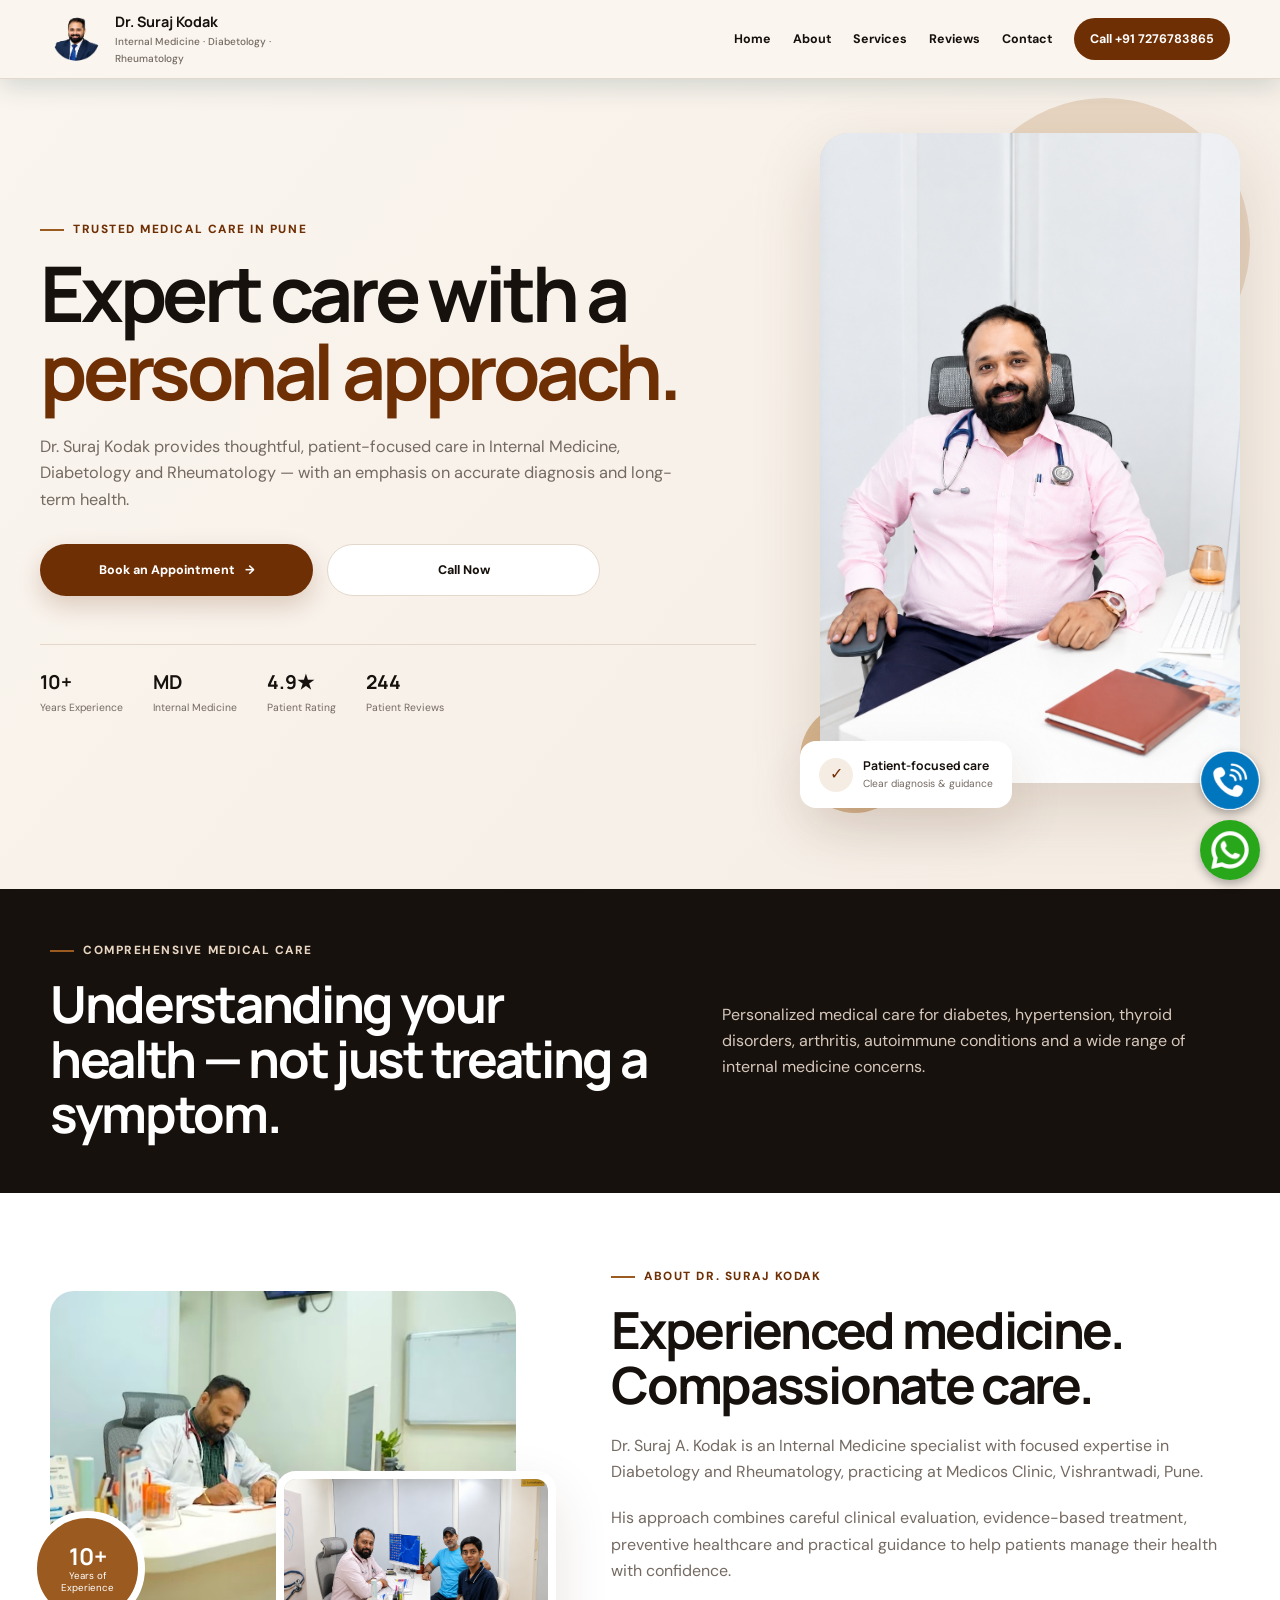
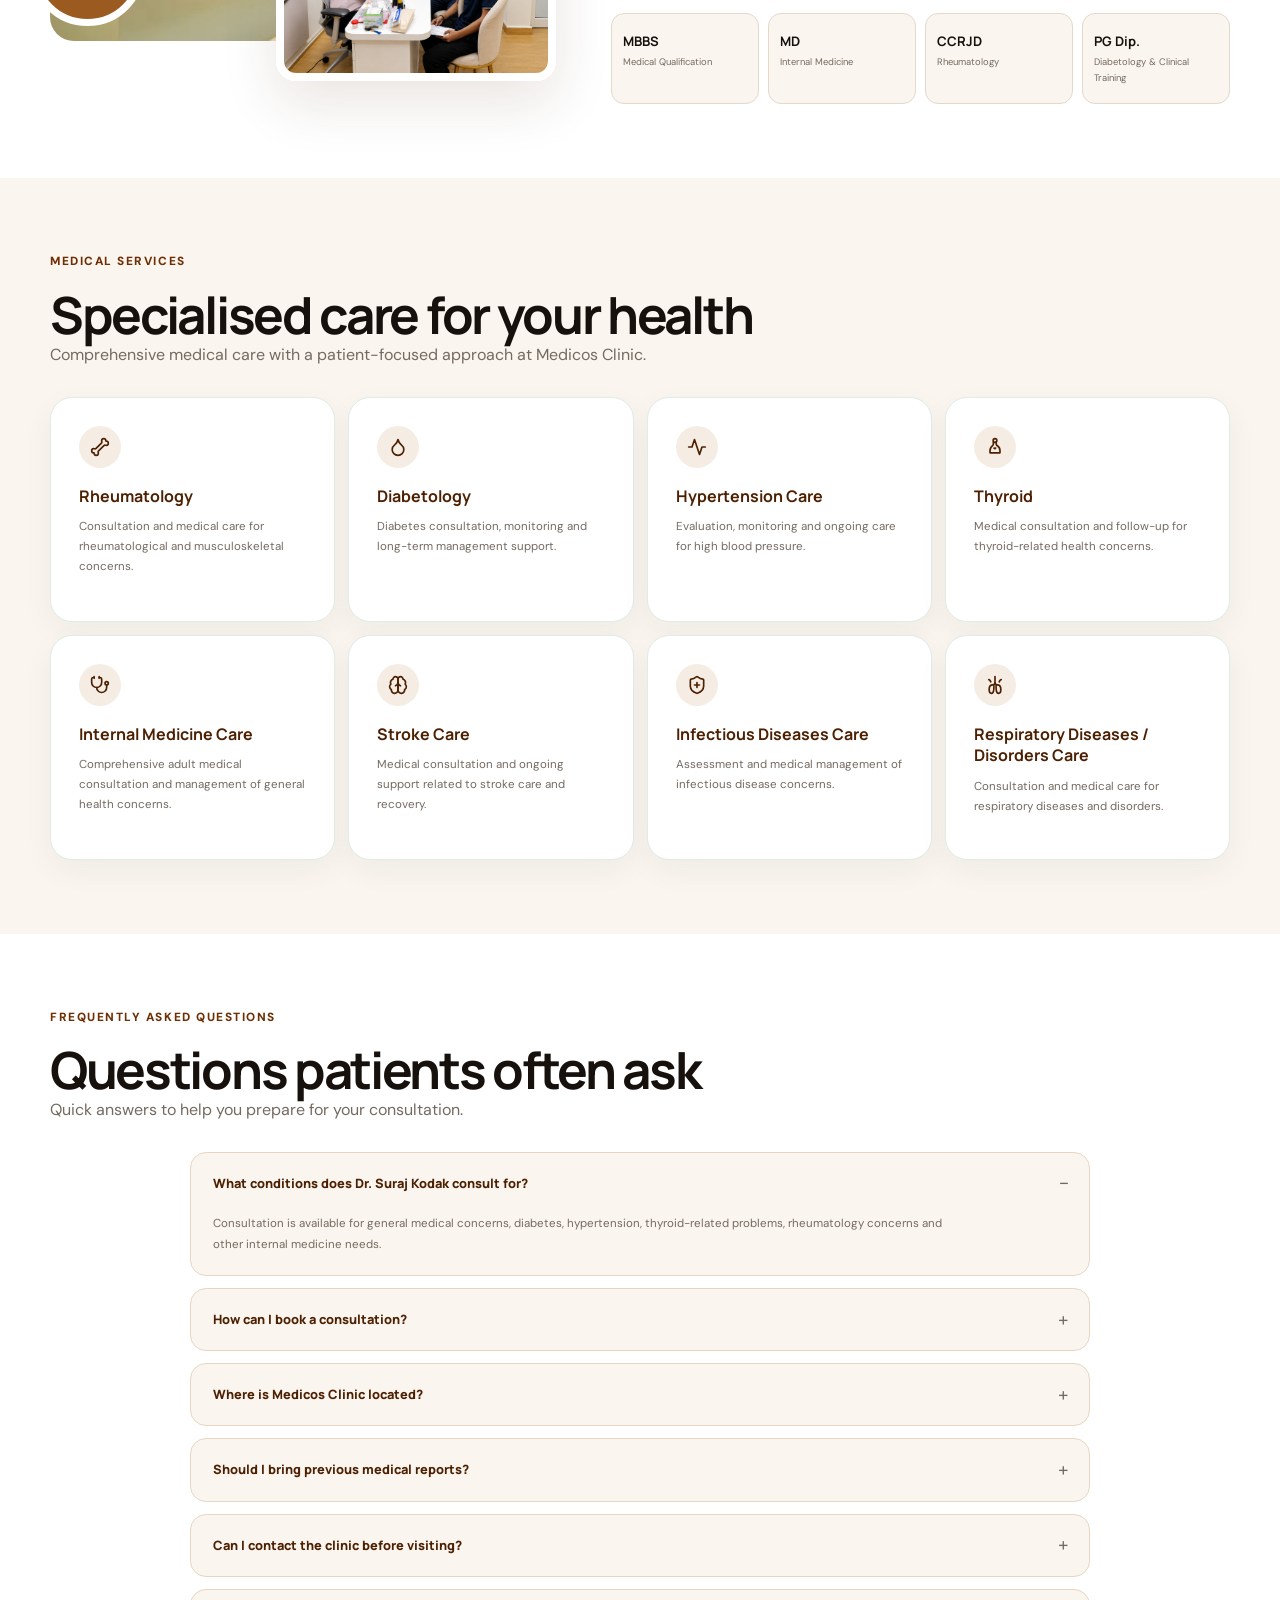
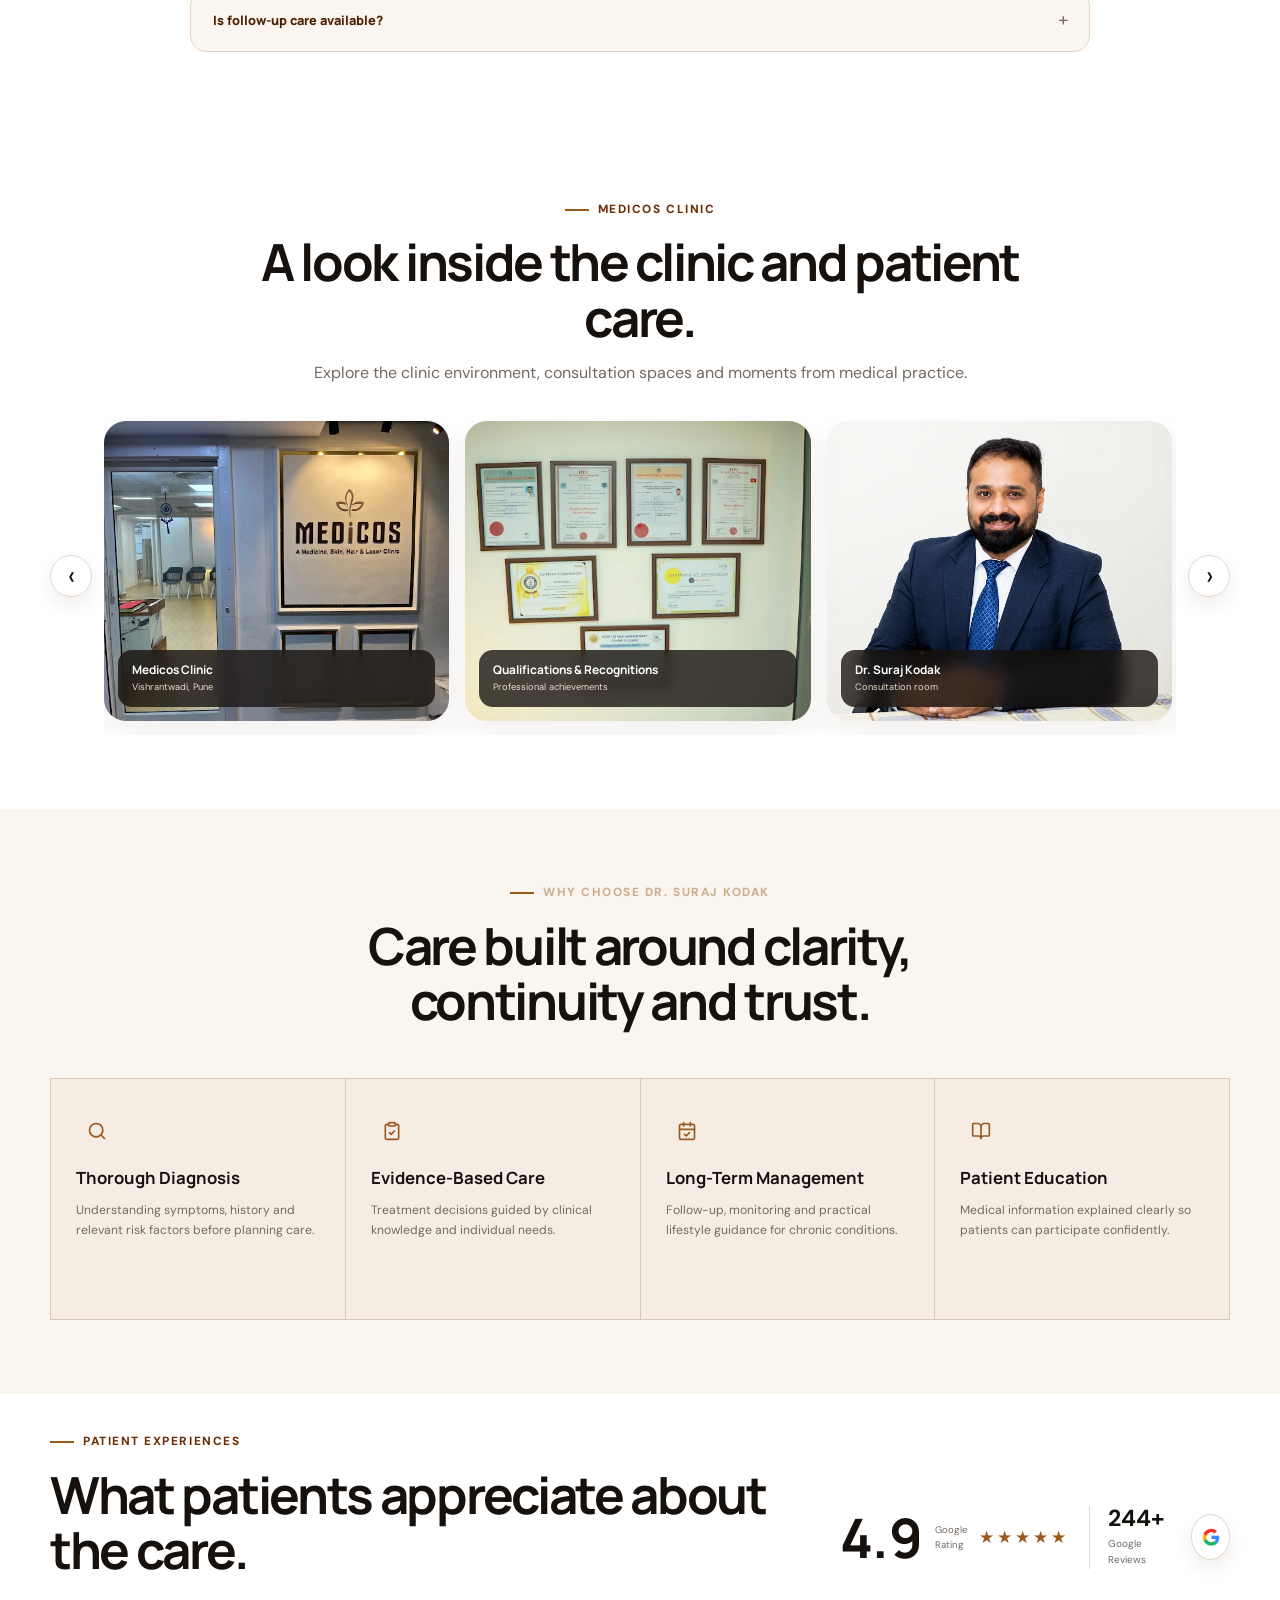
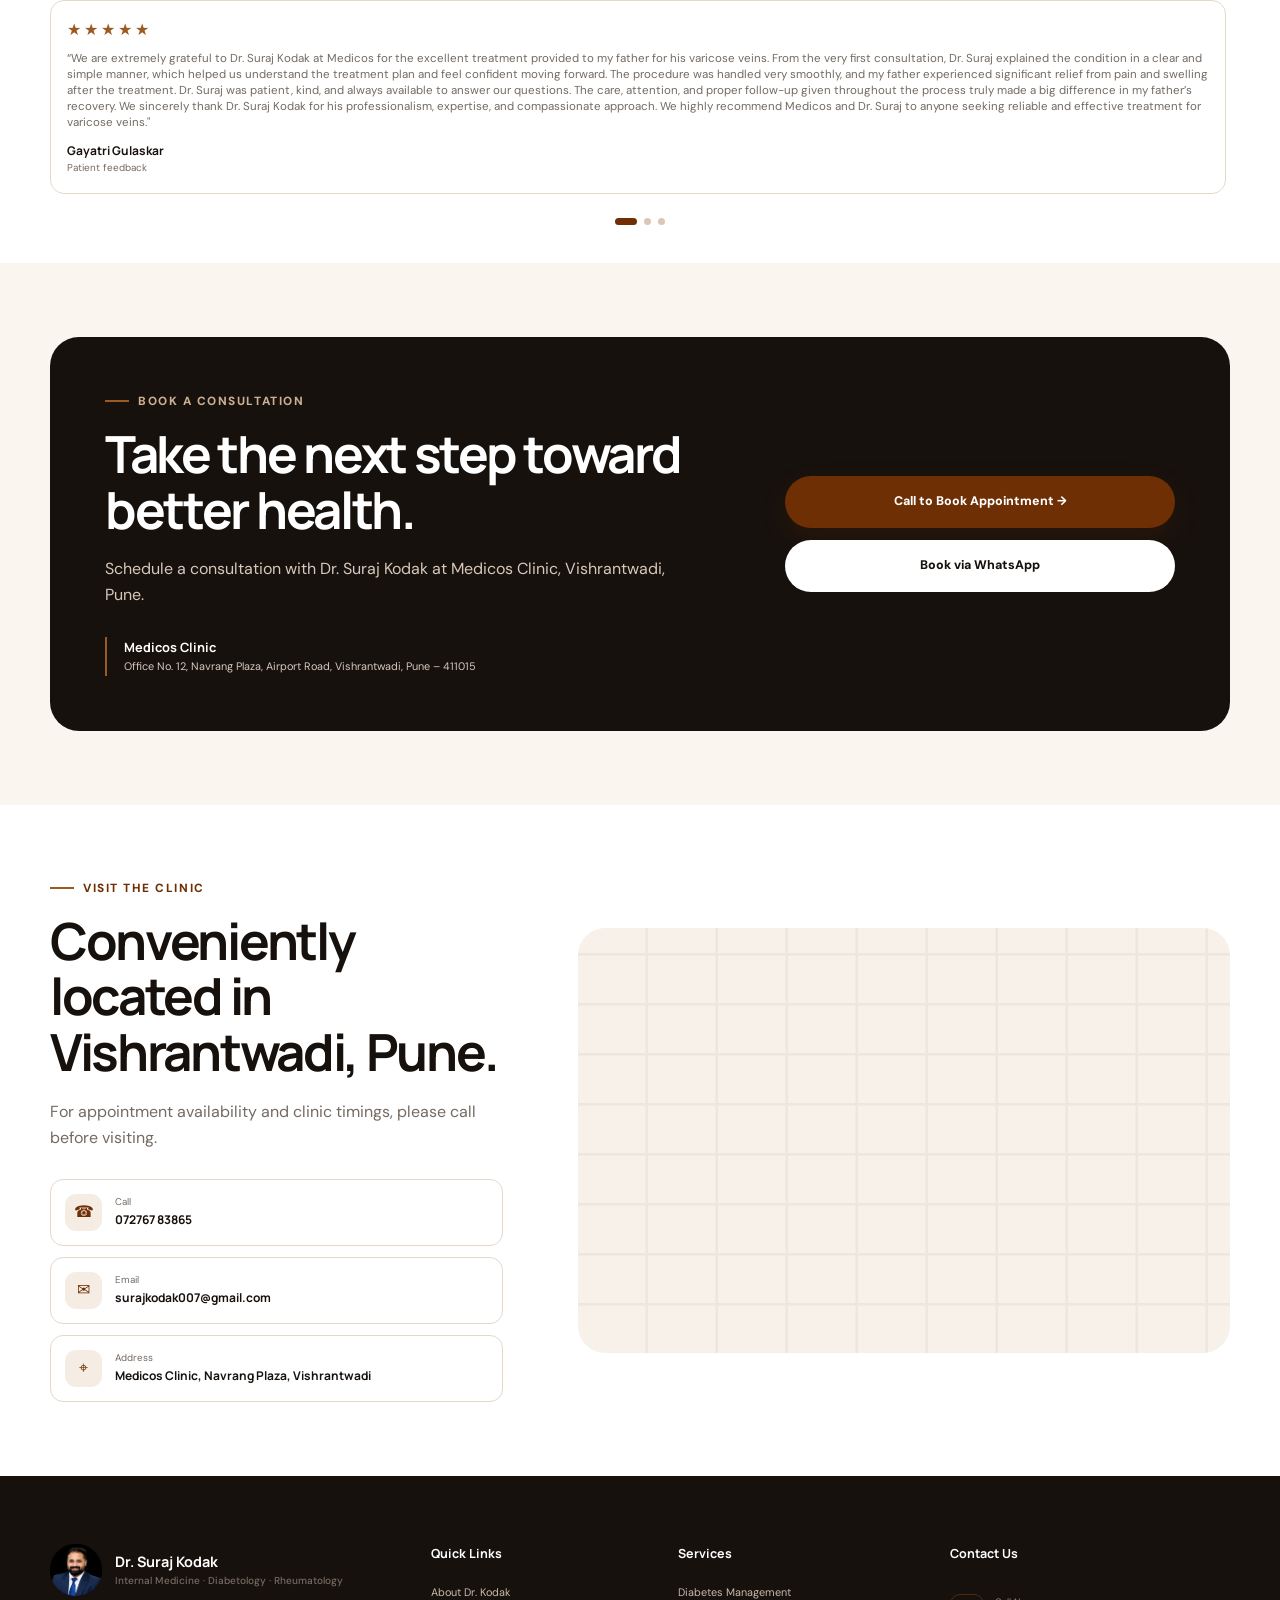
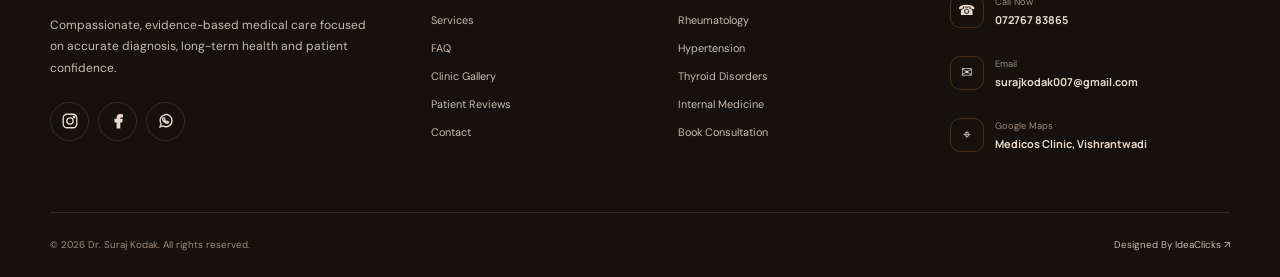
==== commit 7f6452c5: "Update index.html" ====
--- a/index.html
+++ b/index.html
@@ -232,7 +232,7 @@
 
 <section class="section why">
   <div class="container">
-    <div class="center"><div class="eyebrow gold"><span></span> Why Choose Dr. Kodak</div><h2>Care built around clarity, continuity and trust.</h2></div>
+    <div class="center"><div class="eyebrow gold"><span></span> Why Choose Dr. Suraj Kodak</div><h2>Care built around clarity, continuity and trust.</h2></div>
     <div class="why-grid">
       <article><span><svg viewBox="0 0 24 24" fill="none" stroke="currentColor" stroke-width="2" stroke-linecap="round" stroke-linejoin="round"><circle cx="11" cy="11" r="8"></circle><path d="m21 21-4.3-4.3"></path></svg></span><h3>Thorough Diagnosis</h3><p>Understanding symptoms, history and relevant risk factors before planning care.</p></article>
       <article><span><svg viewBox="0 0 24 24" fill="none" stroke="currentColor" stroke-width="2" stroke-linecap="round" stroke-linejoin="round"><rect width="8" height="4" x="8" y="2" rx="1" ry="1"></rect><path d="M16 4h2a2 2 0 0 1 2 2v14a2 2 0 0 1-2 2H6a2 2 0 0 1-2-2V6a2 2 0 0 1 2-2h2"></path><path d="m9 14 2 2 4-4"></path></svg></span><h3>Evidence-Based Care</h3><p>Treatment decisions guided by clinical knowledge and individual needs.</p></article>
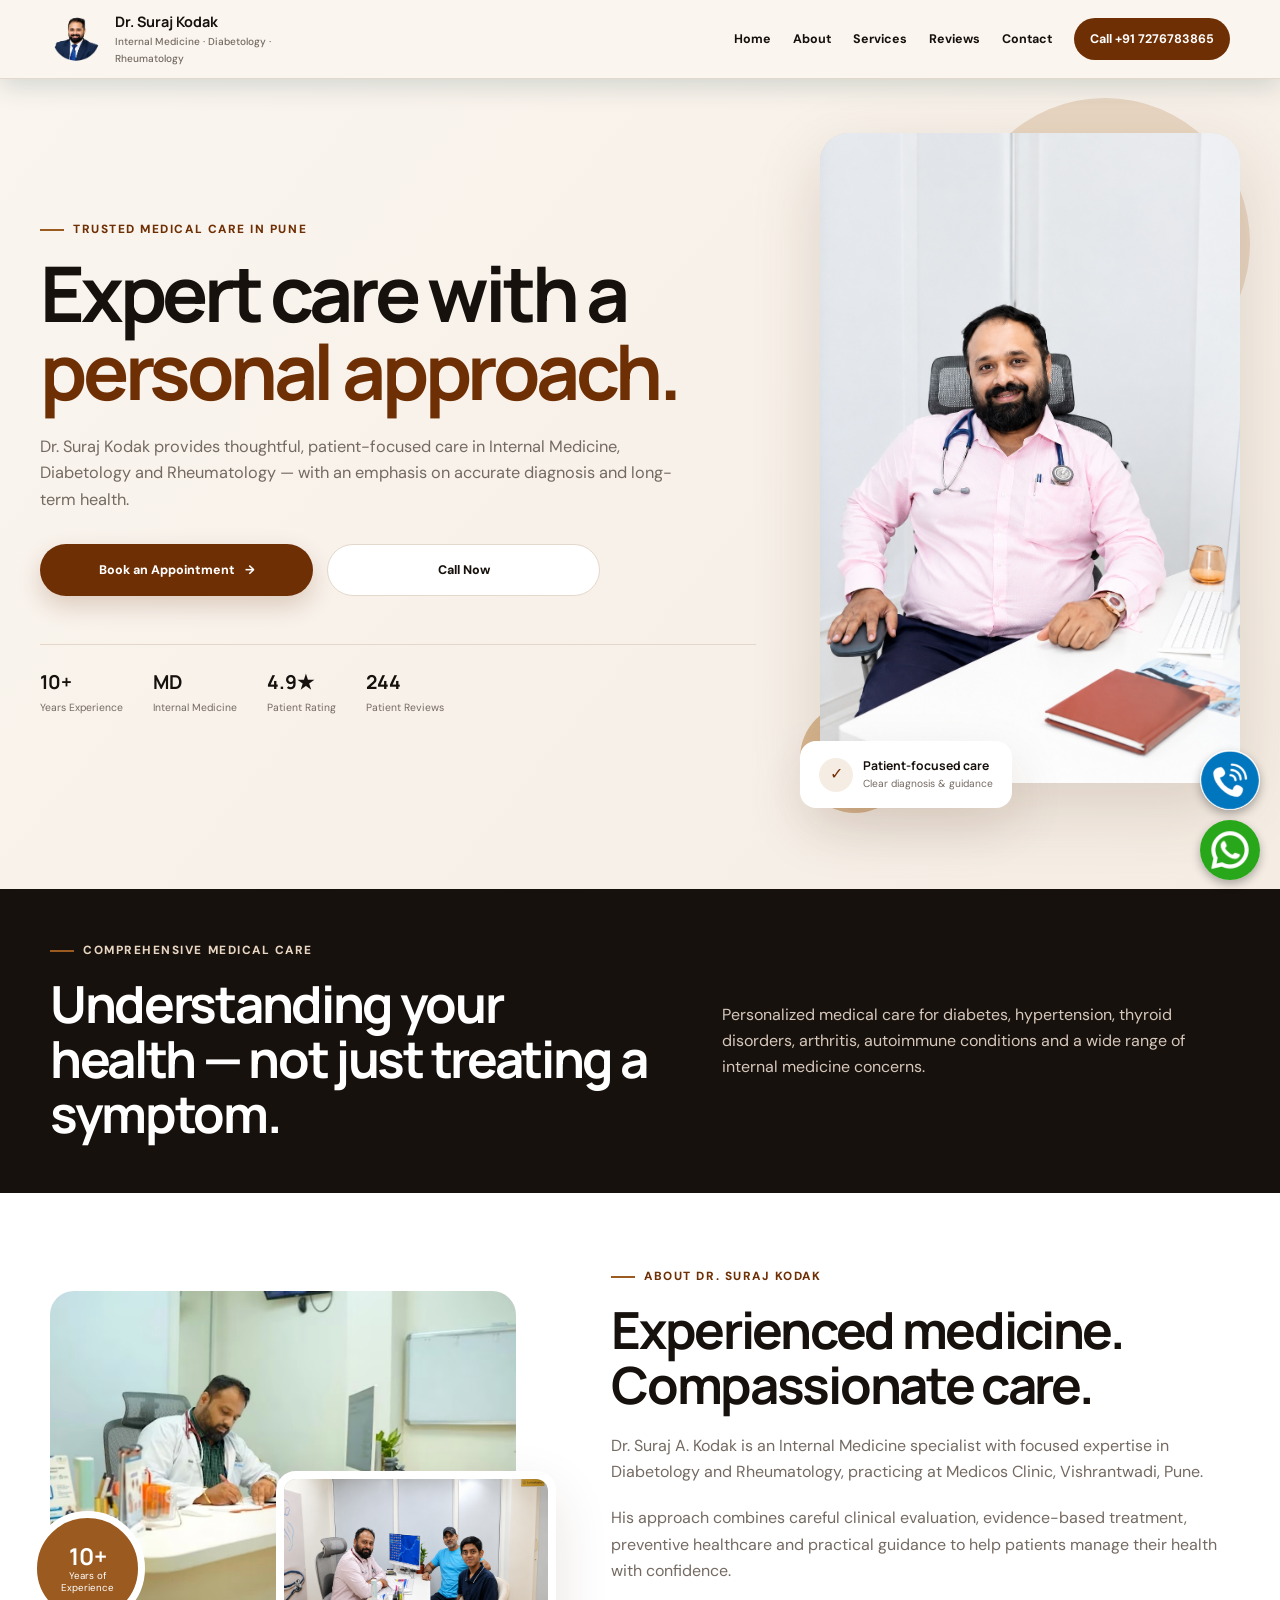
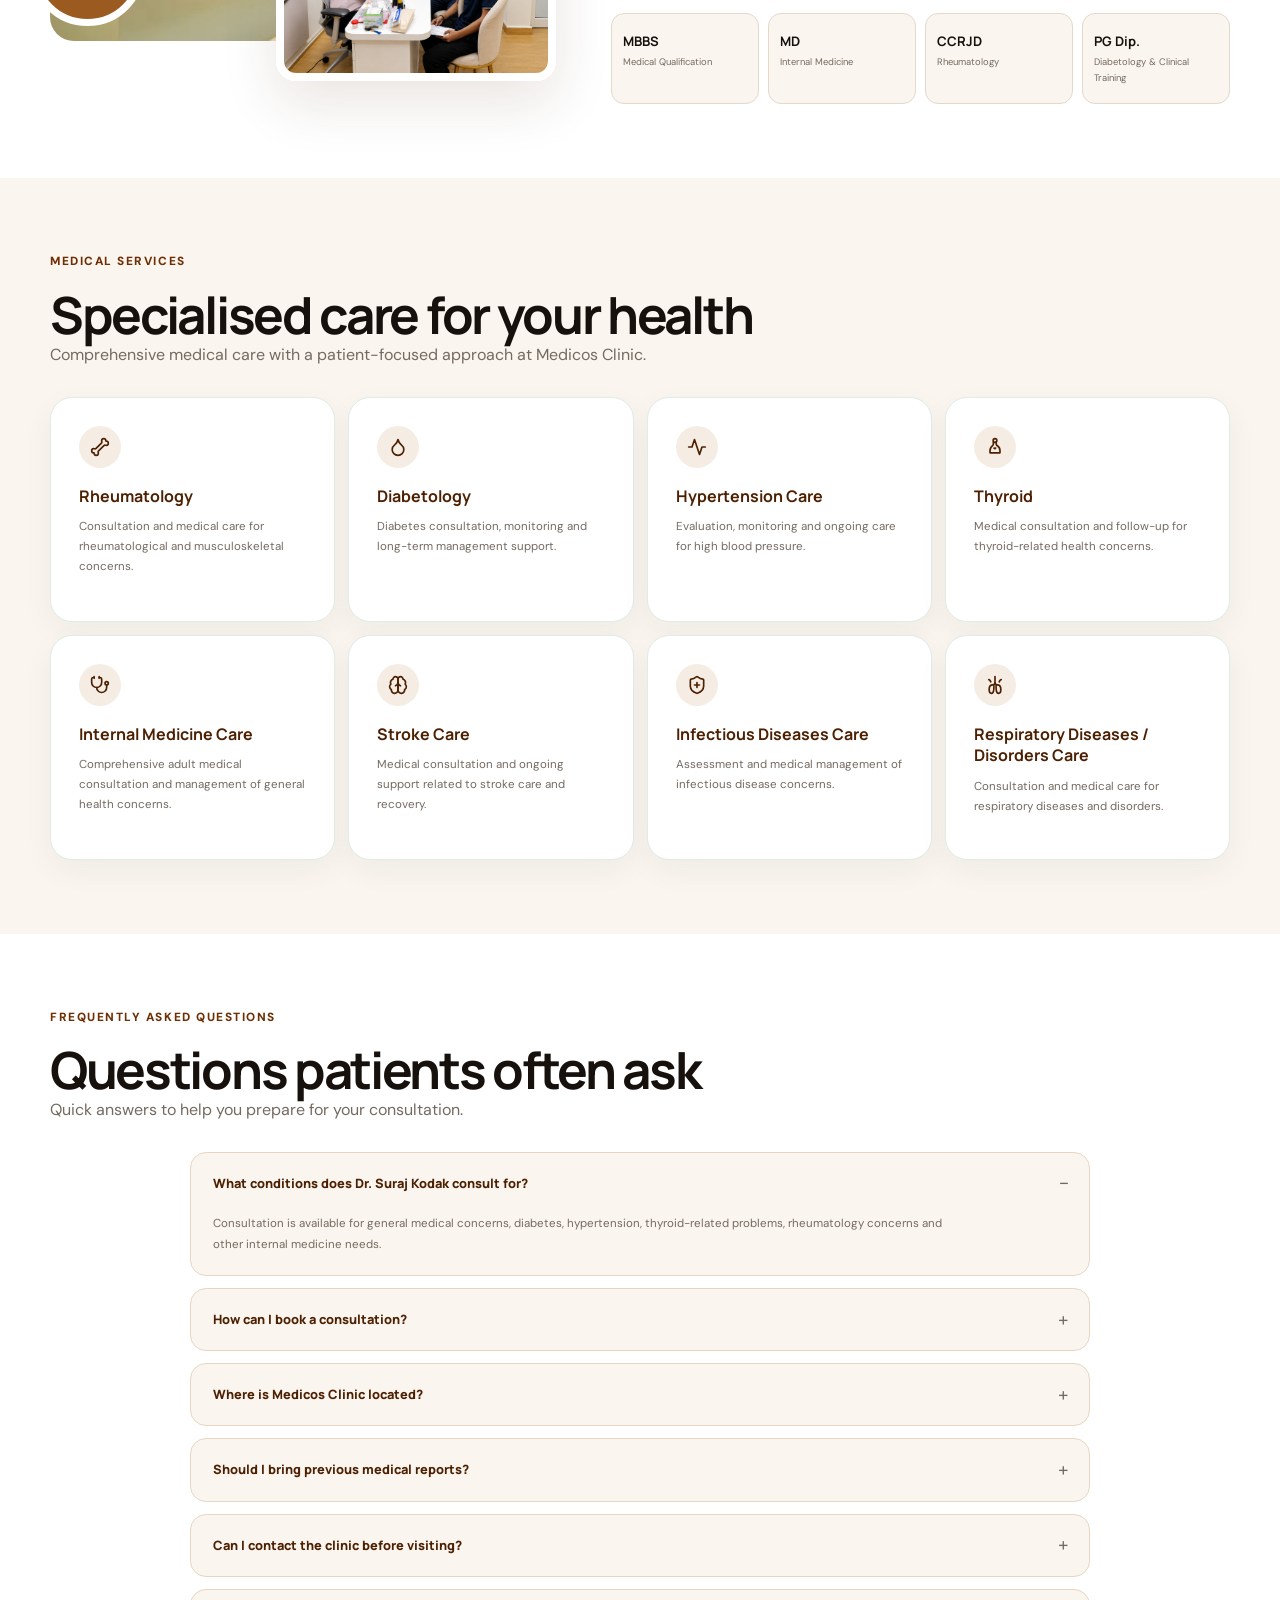
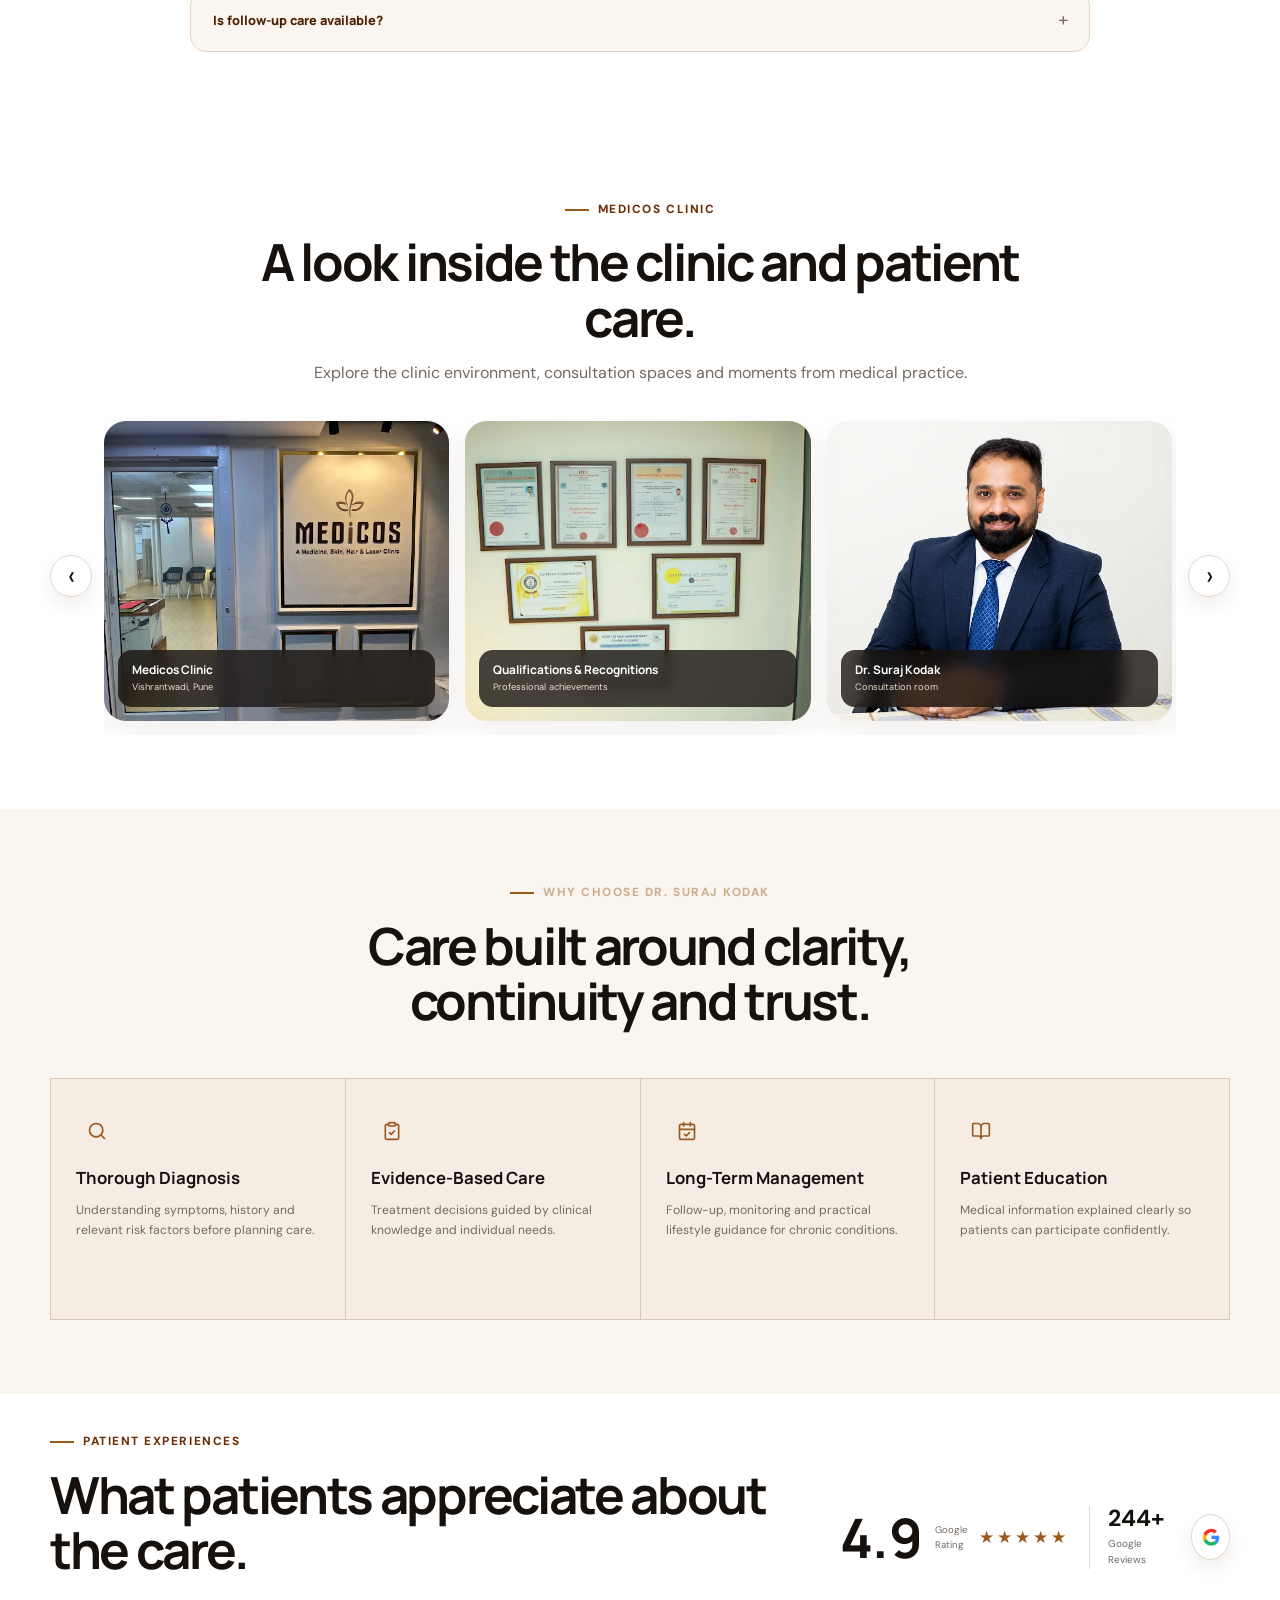
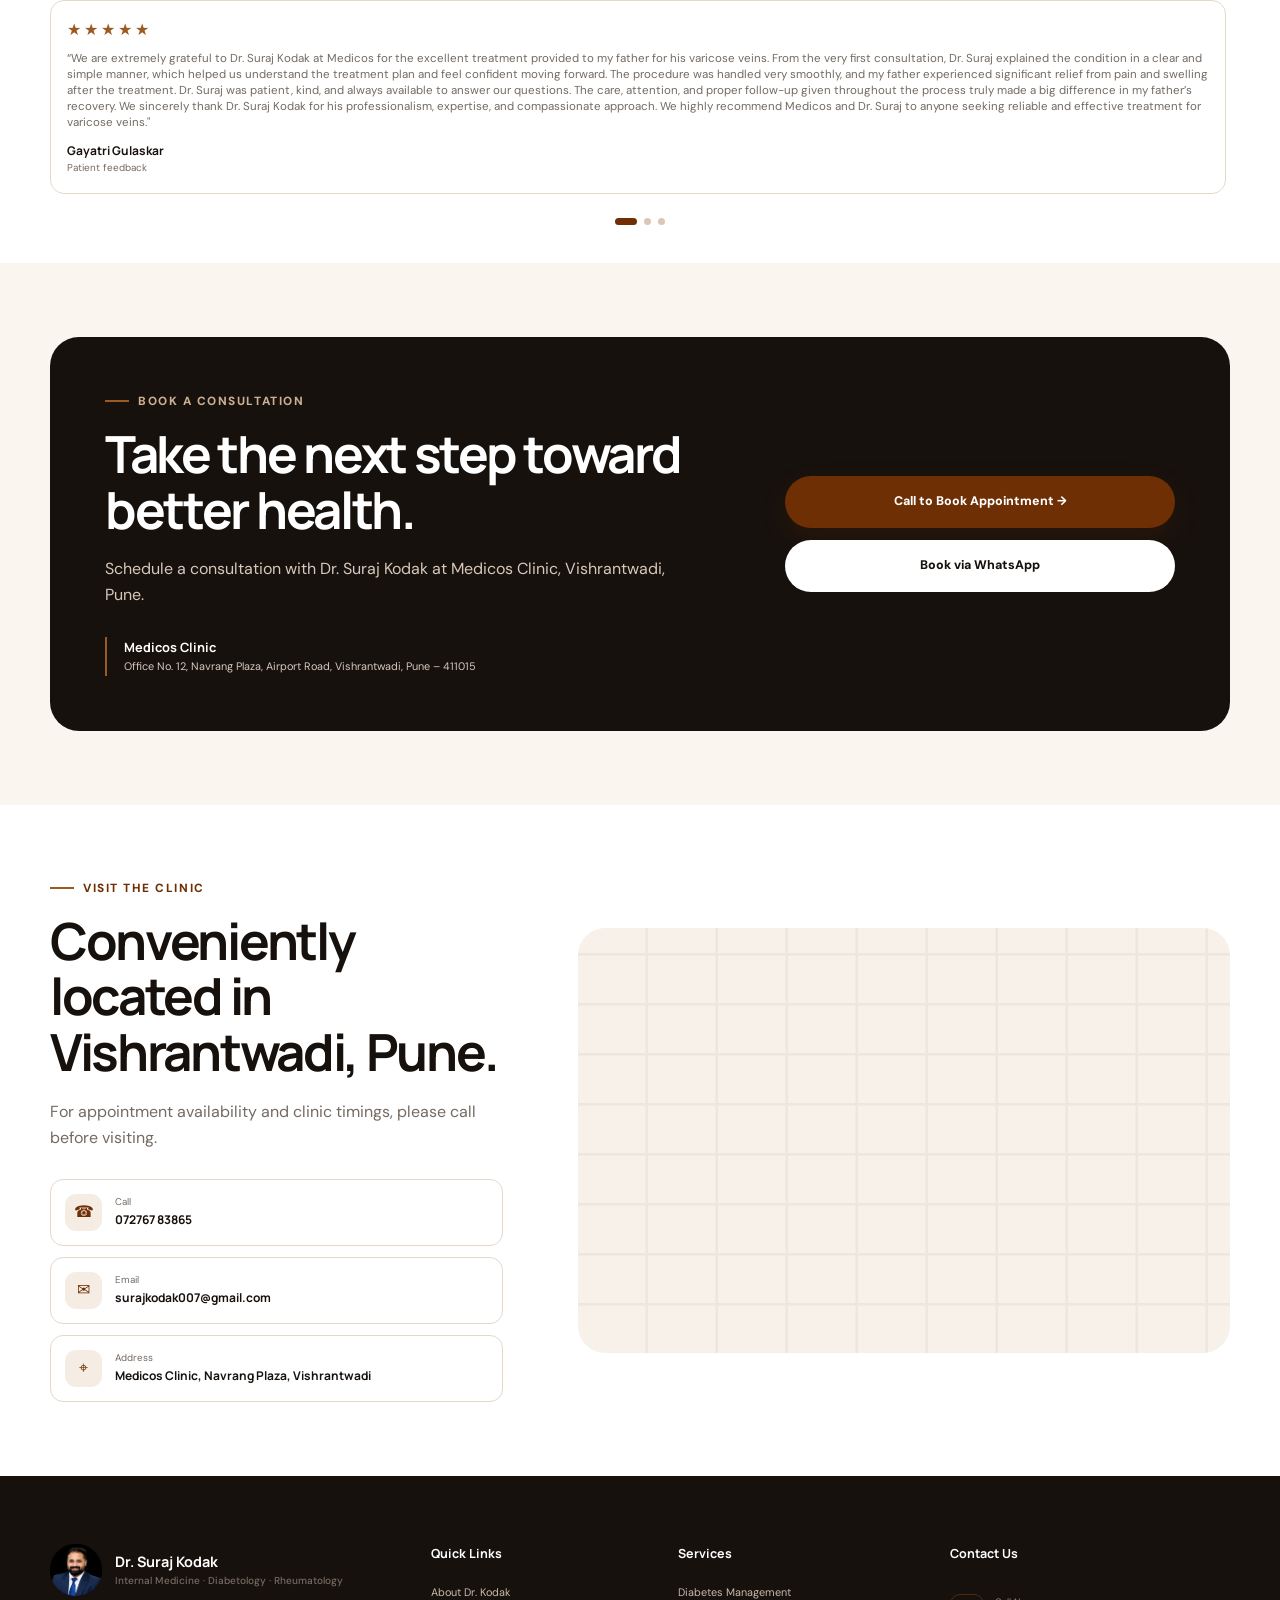
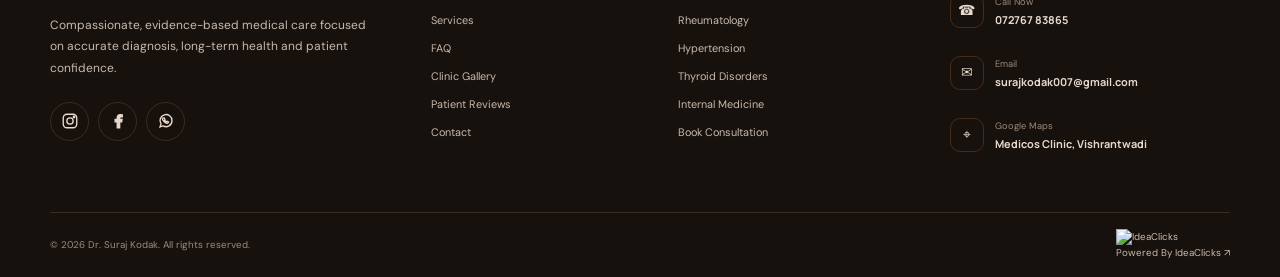
==== commit d132ea70: "Update index.html" ====
--- a/index.html
+++ b/index.html
@@ -356,10 +356,18 @@
     </div>
   </div>
 
-  <div class="container footer-bottom">
+  <!-- <div class="container footer-bottom">
+    <span>© 2026 Dr. Suraj Kodak. All rights reserved.</span>
+    <span>Medicos Clinic · Vishrantwadi, Pune</span>
+    <a href="https://ideaclicks.in/" target="_blank" rel="noopener noreferrer">Designed By IdeaClicks ↗</a>
+  </div> -->
+   <div class="container footer-bottom">
     <span>© 2026 Dr. Suraj Kodak. All rights reserved.</span>
     <!-- <span>Medicos Clinic · Vishrantwadi, Pune</span> -->
-    <a href="https://ideaclicks.in/" target="_blank" rel="noopener noreferrer">Designed By IdeaClicks ↗</a>
+    <a href="https://ideaclicks.in/" target="_blank" rel="noopener noreferrer" class="powered-by-link">
+      <img src="assets/ideaclicks-logo.png" alt="IdeaClicks" class="powered-by-logo">
+      <span>Powered By IdeaClicks ↗</span>
+    </a>
   </div>
 </footer>
 
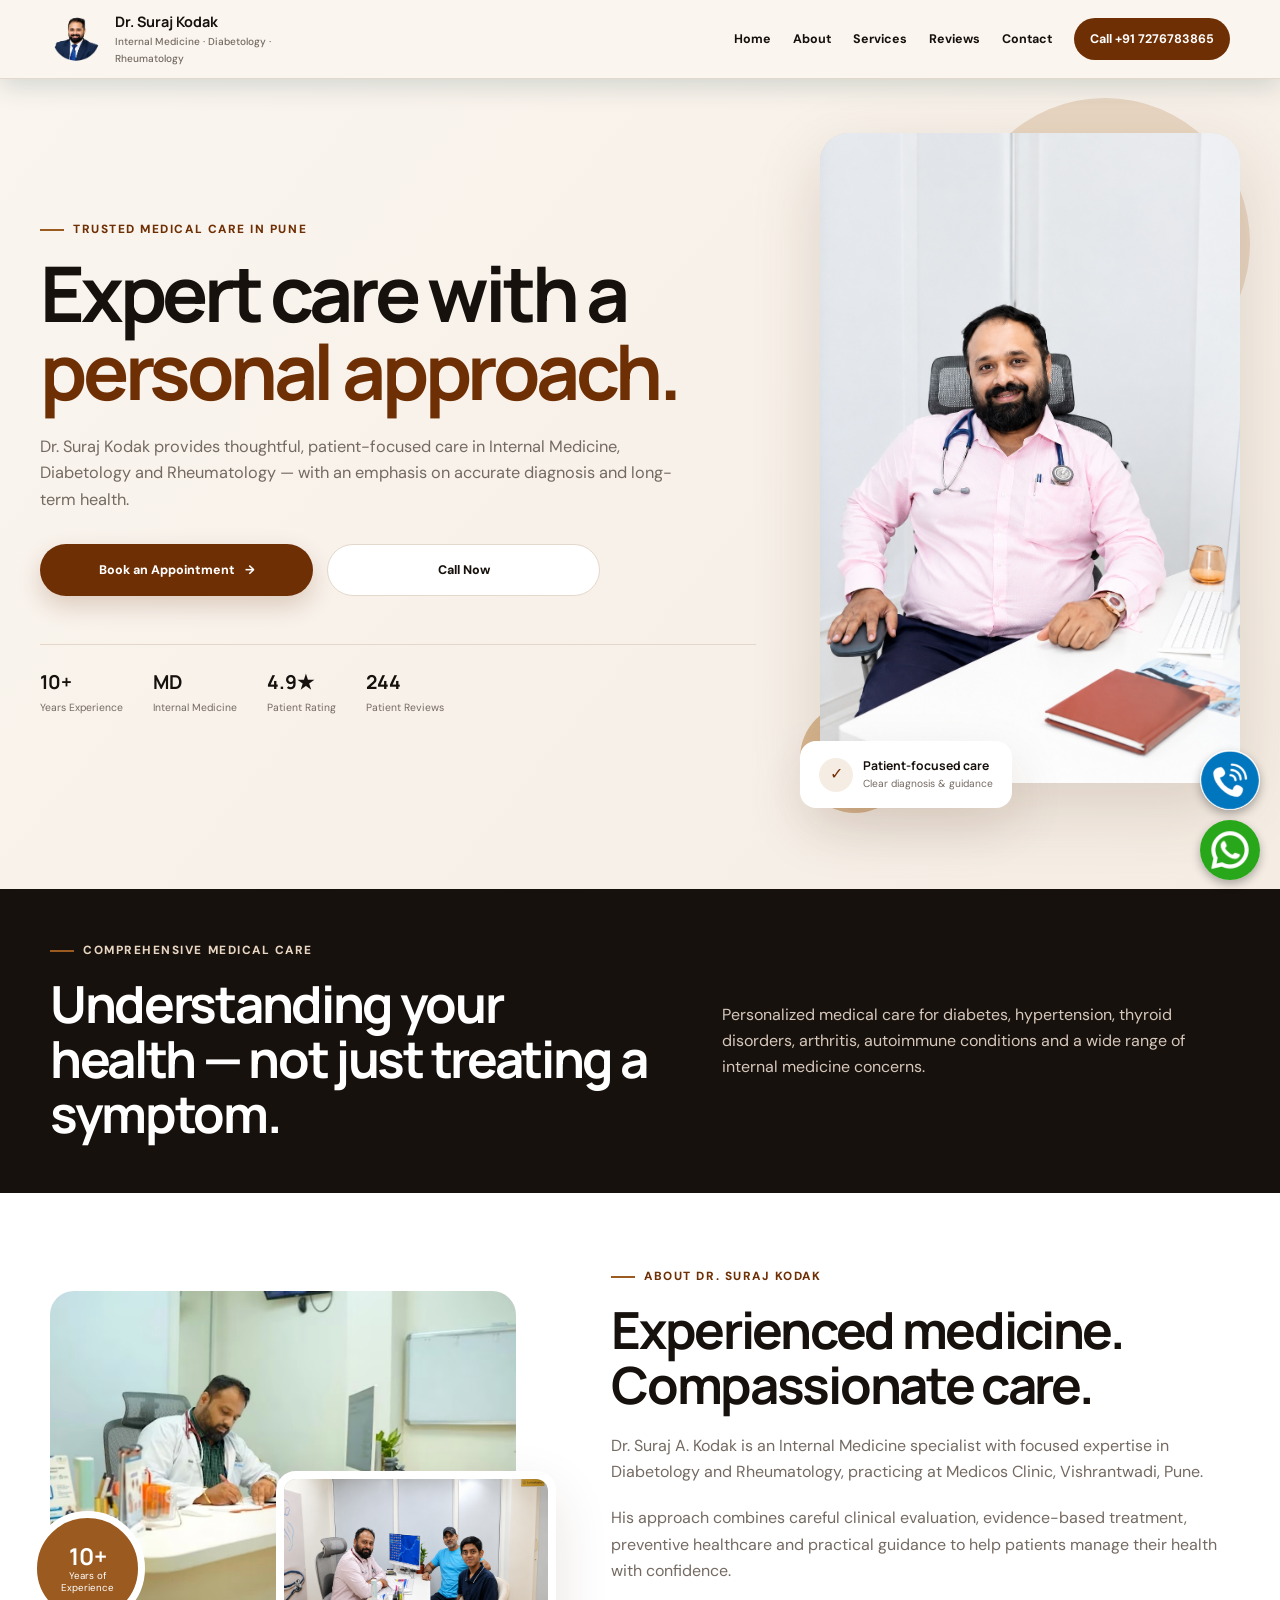
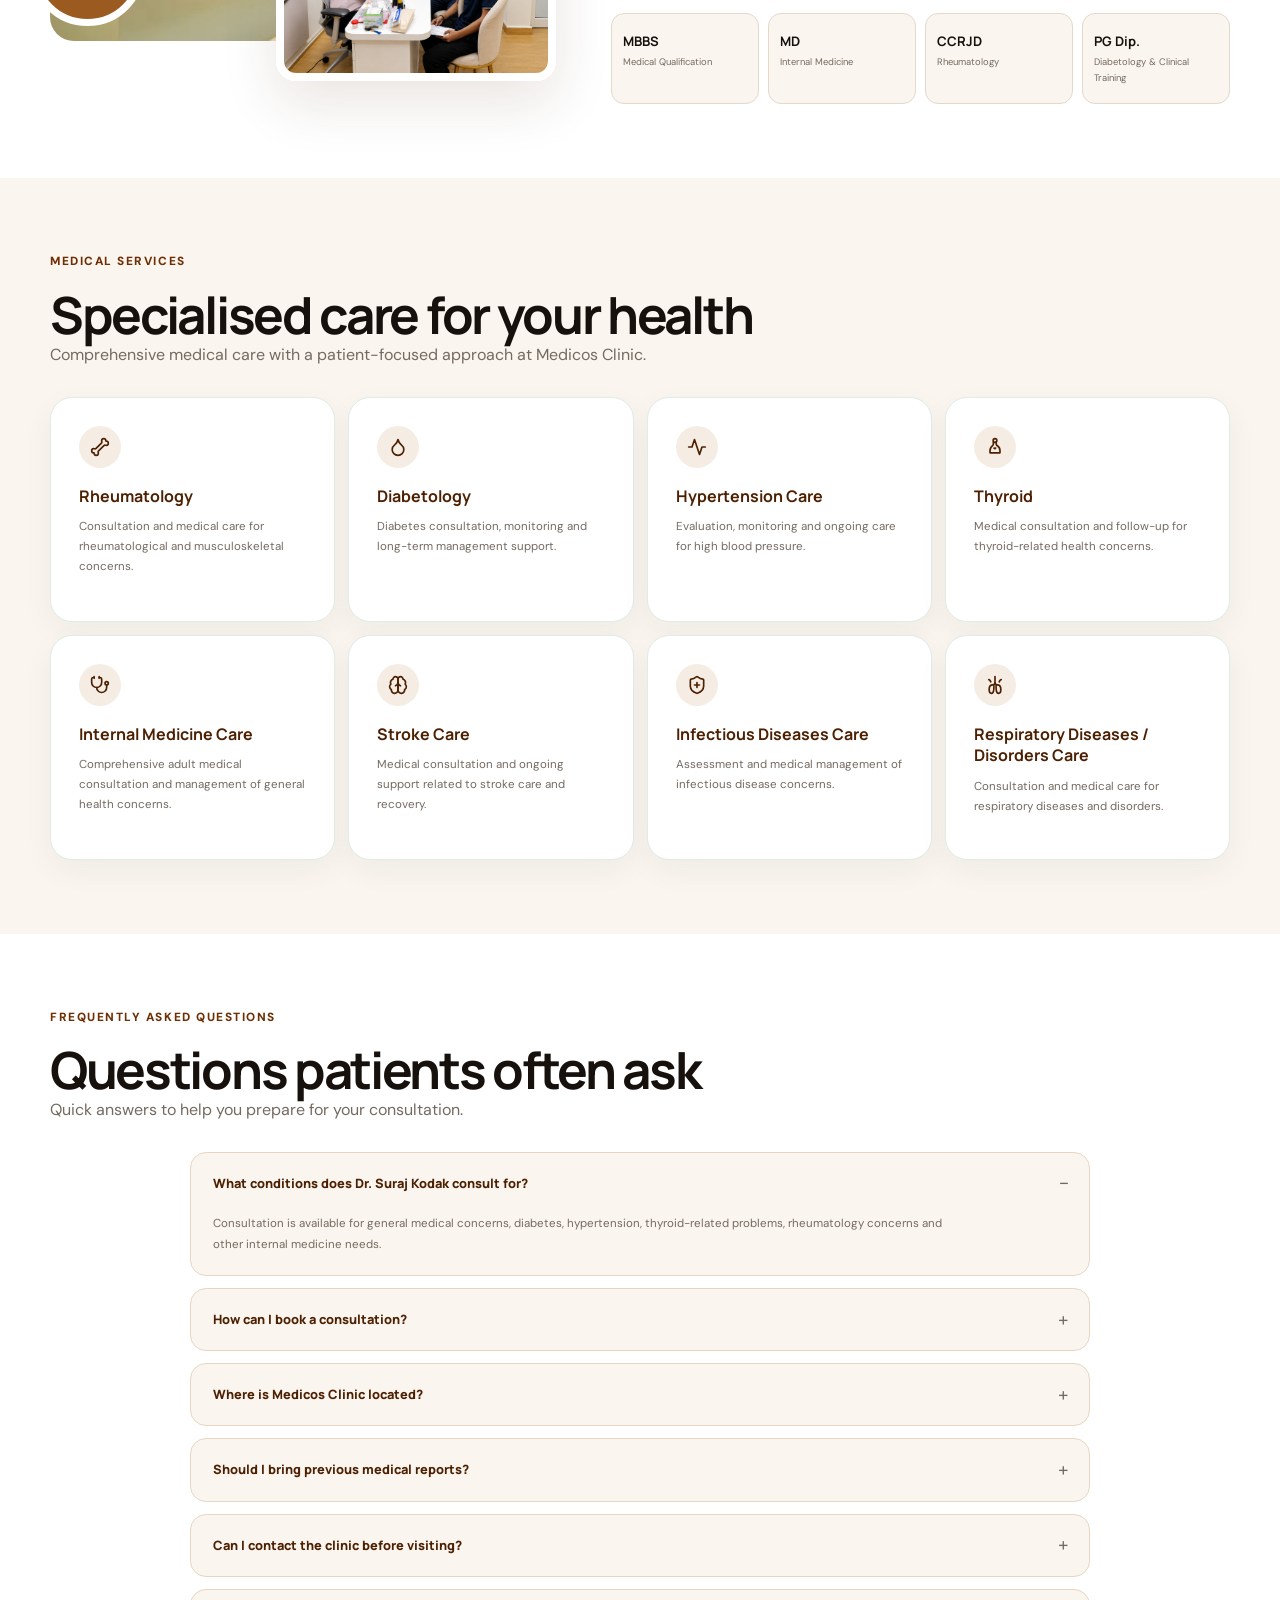
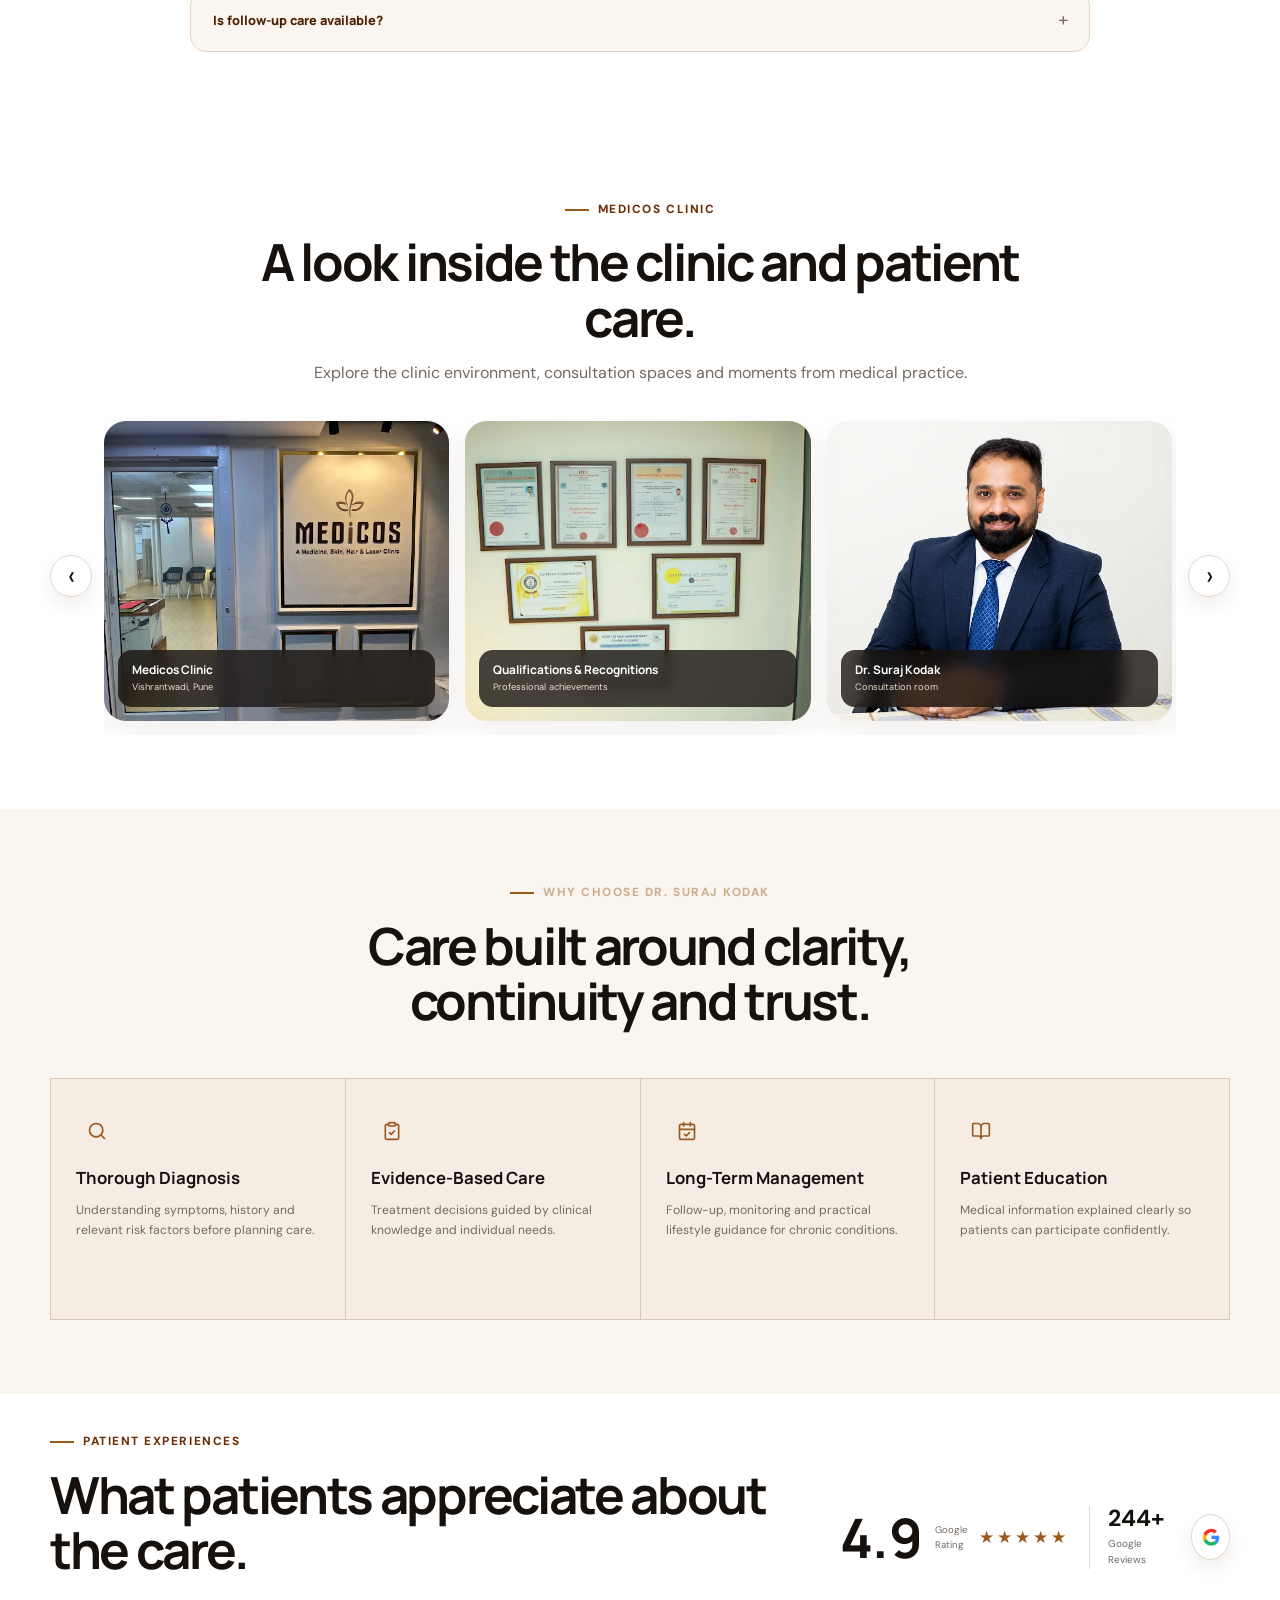
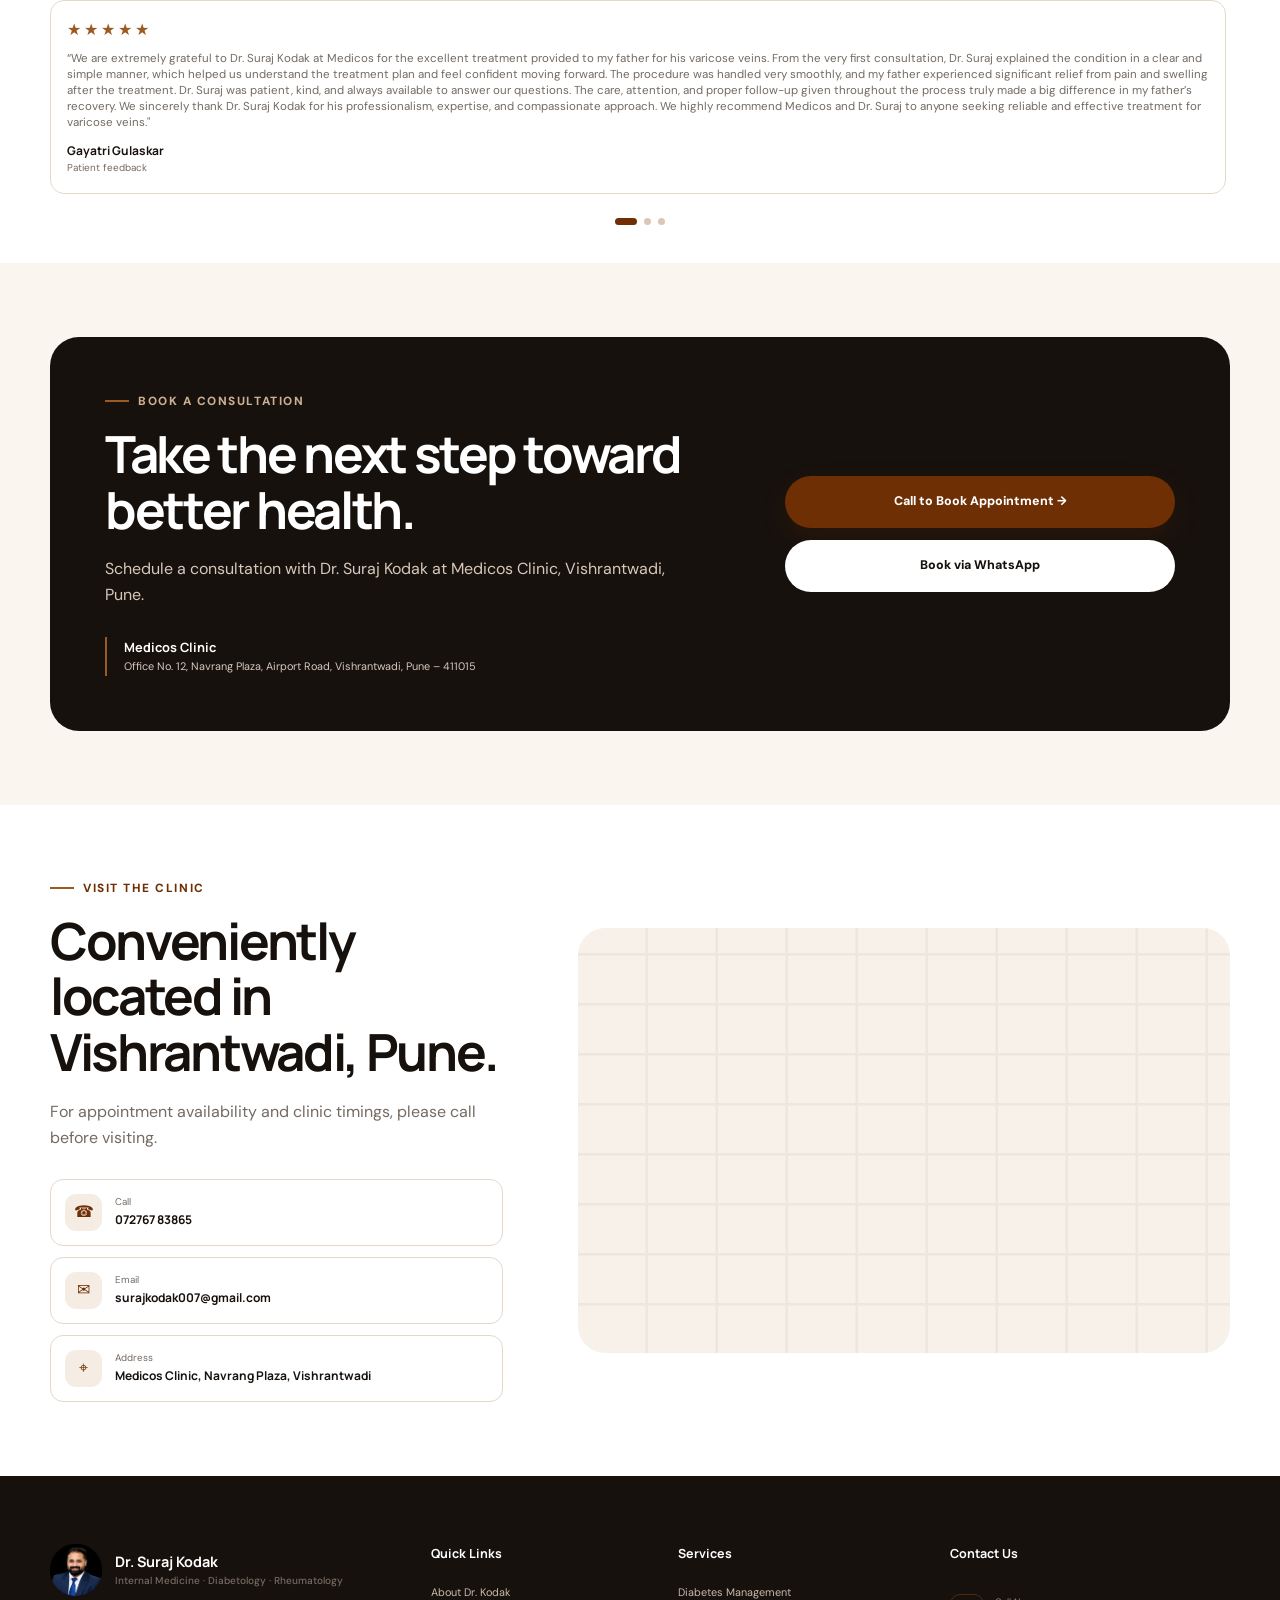
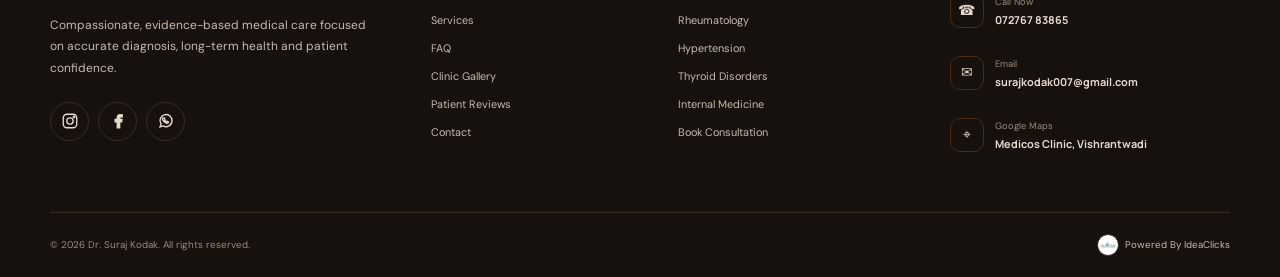
==== commit c8680f6f: "Update index.html" ====
--- a/index.html
+++ b/index.html
@@ -366,7 +366,7 @@
     <!-- <span>Medicos Clinic · Vishrantwadi, Pune</span> -->
     <a href="https://ideaclicks.in/" target="_blank" rel="noopener noreferrer" class="powered-by-link">
       <img src="assets/ideaclicks-logo.png" alt="IdeaClicks" class="powered-by-logo">
-      <span>Powered By IdeaClicks ↗</span>
+      <span>Powered By IdeaClicks</span>
     </a>
   </div>
 </footer>
--- a/style.css
+++ b/style.css
@@ -4148,3 +4148,38 @@
     background-color: #ffffff; /* optional */
 }
 /* Floating Buttons Code ENDS  */
+
+.footer-bottom {
+  border-top: 1px solid #3A2B20;
+  min-height: 65px;
+  display: flex;
+  align-items: center;
+  justify-content: space-between;
+  gap: 18px;
+  color: #9C8A7A;
+  font-size: .61rem
+}
+
+.footer-bottom a {
+  color: #C9B9AC
+}
+
+.footer-bottom a:hover {
+  color: #fff
+}
+
+.powered-by-link {
+  display: inline-flex;
+  align-items: center;
+  gap: 6px
+}
+
+.powered-by-logo {
+  height: 22px;
+  width: 22px;
+  object-fit: cover;
+  border-radius: 50%;
+  background: #fff;
+  padding: 2px;
+  border: 1px solid #3A2B20
+}
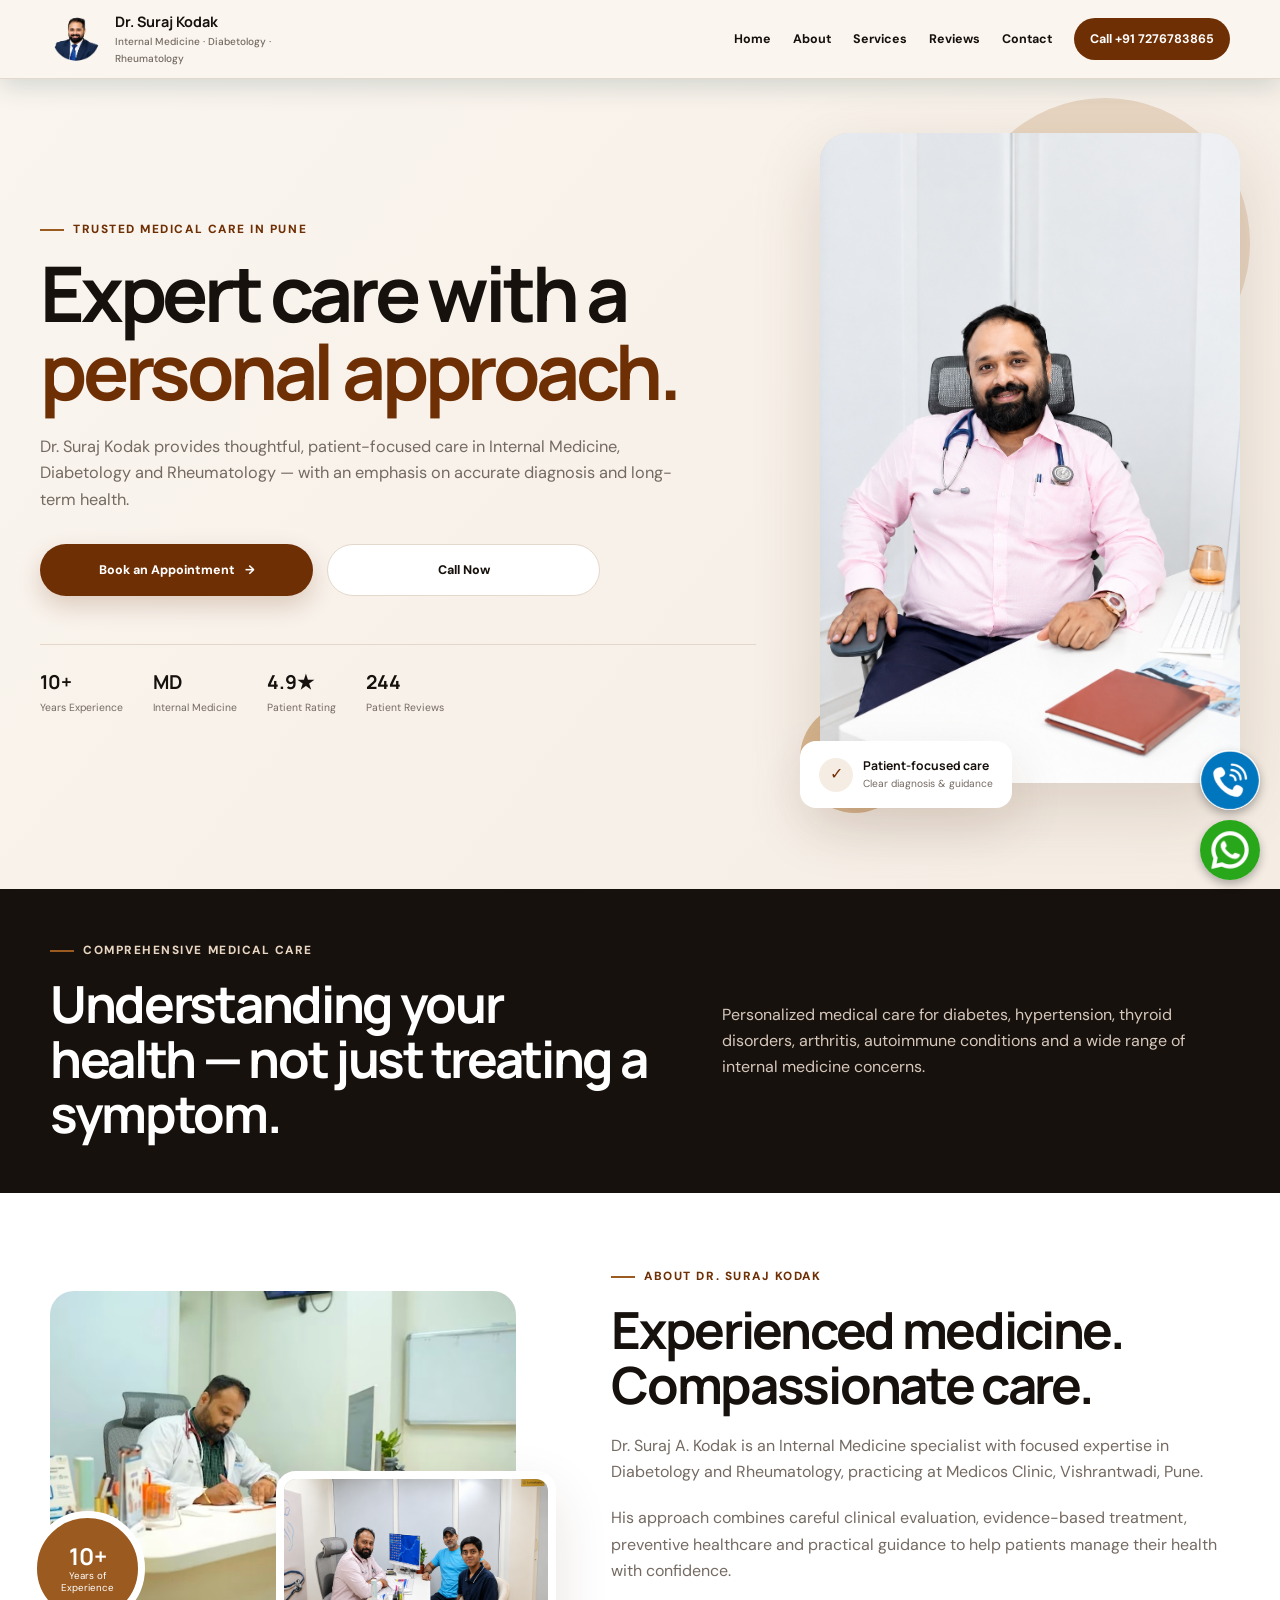
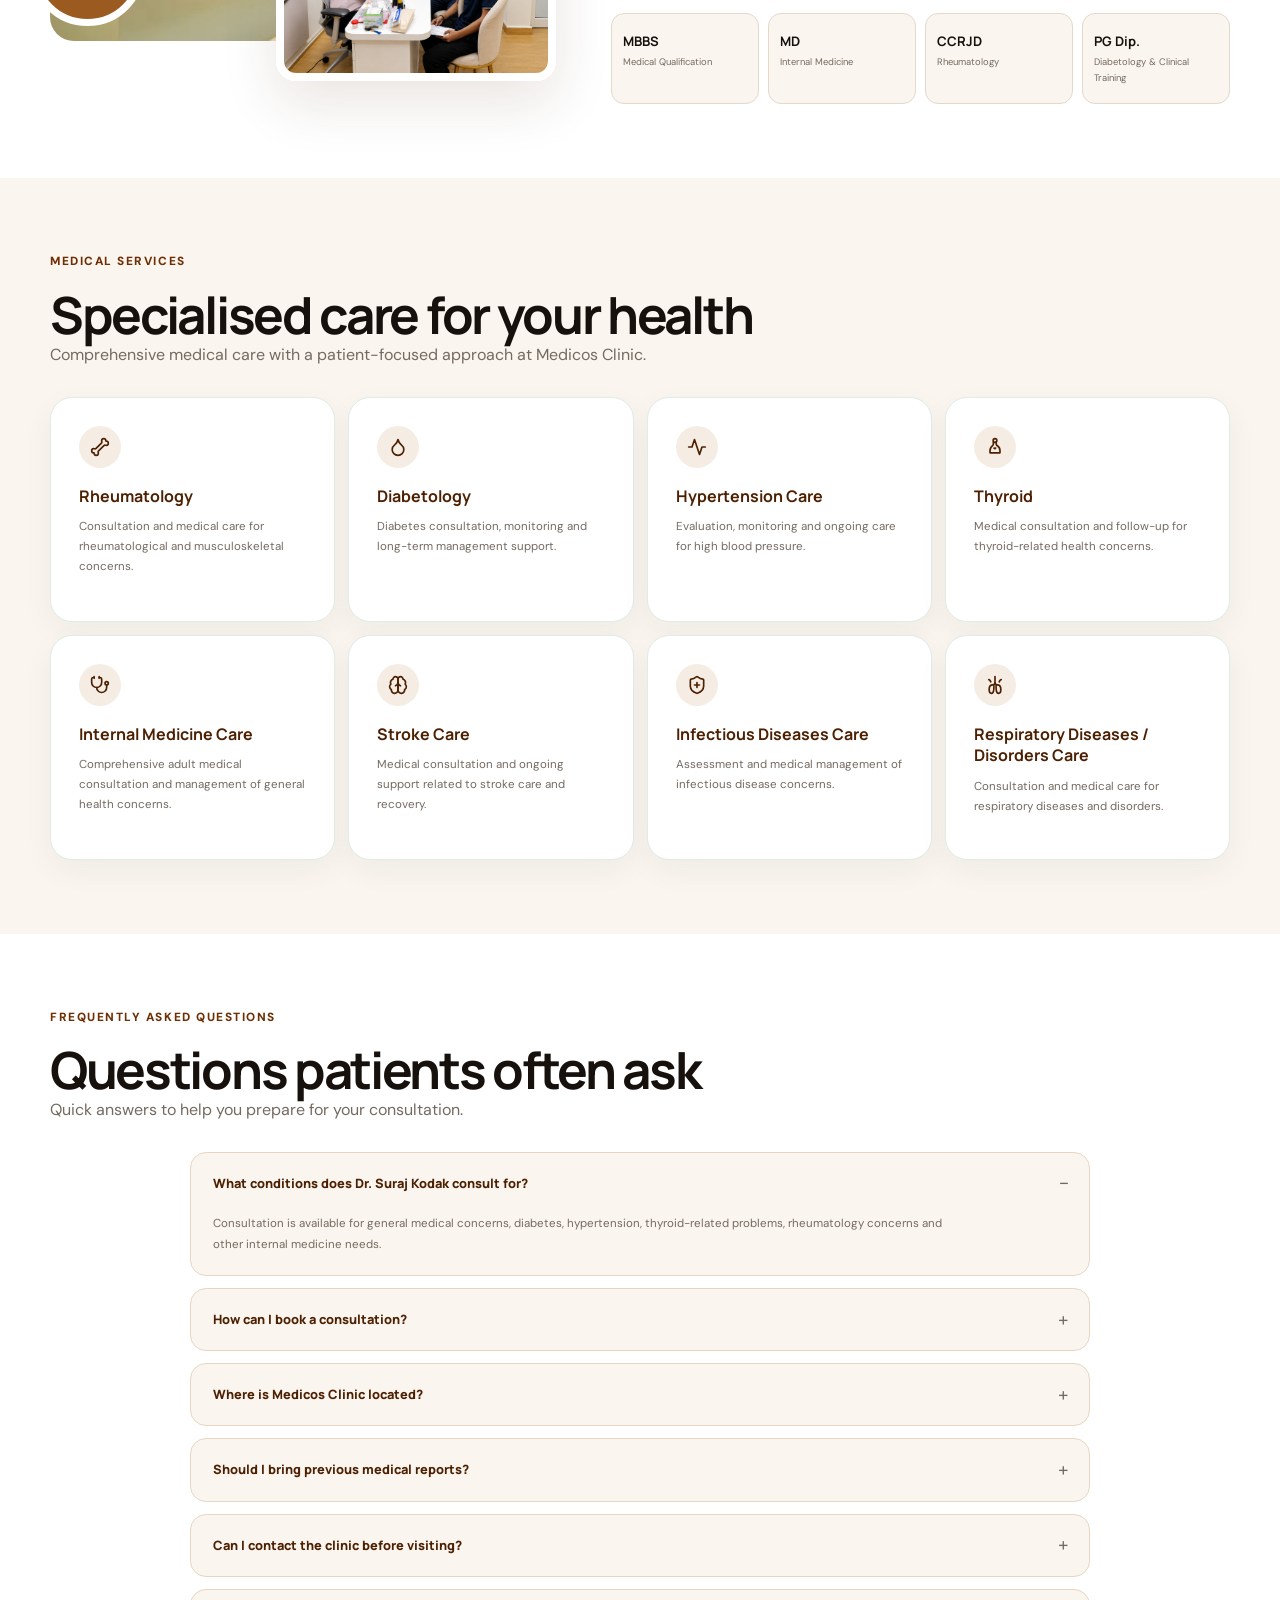
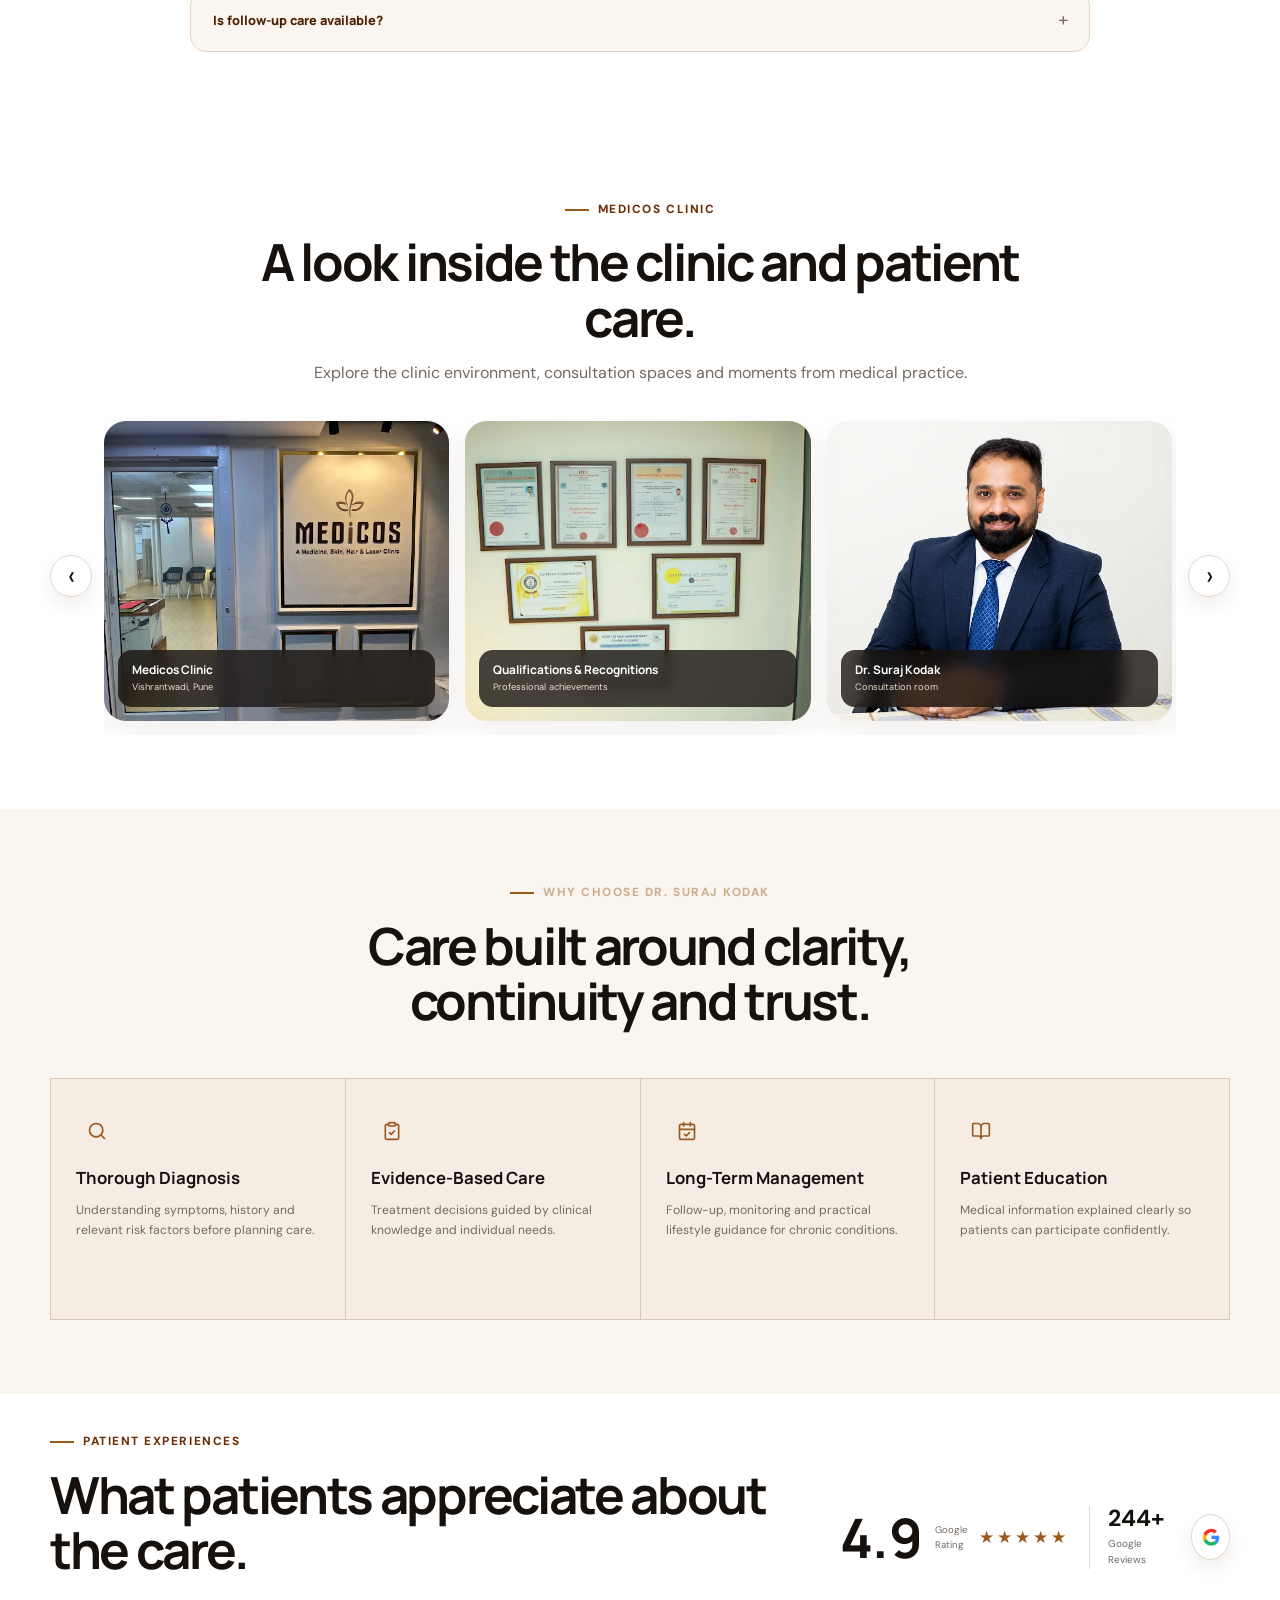
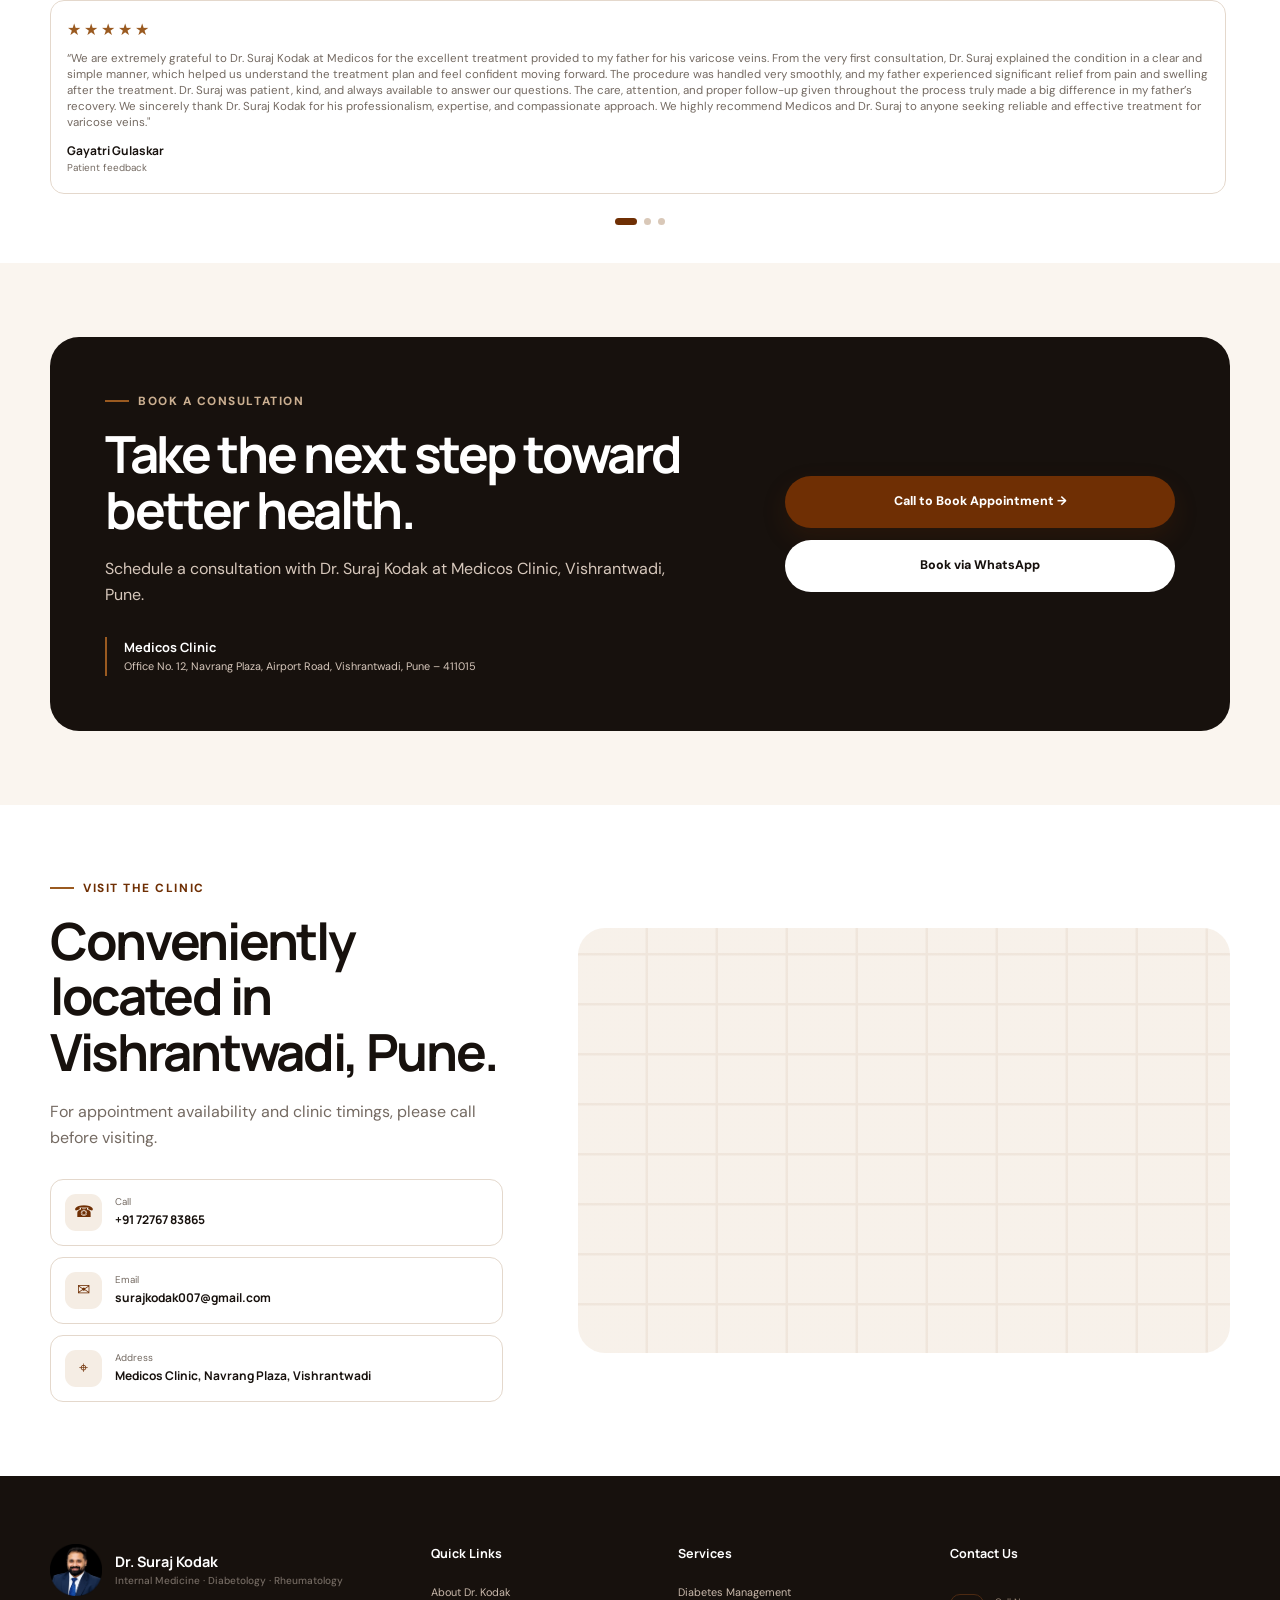
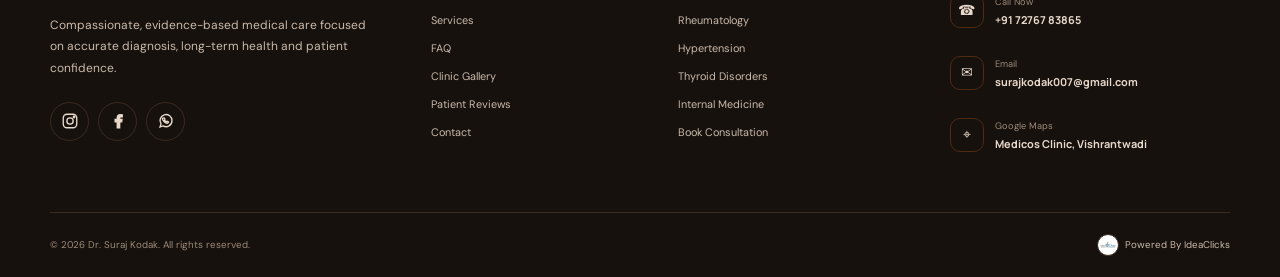
==== commit ee7e1eb6: "Update index.html" ====
--- a/index.html
+++ b/index.html
@@ -286,7 +286,7 @@
   <div class="container contact-grid">
     <div><div class="eyebrow"><span></span> Visit the Clinic</div><h2>Conveniently located in Vishrantwadi, Pune.</h2><p class="lead">For appointment availability and clinic timings, please call before visiting.</p>
       <div class="contact-list">
-        <a href="tel:+917276783865"><span>☎</span><div><small>Call</small><b>072767 83865</b></div></a>
+        <a href="tel:+917276783865"><span>☎</span><div><small>Call</small><b> +91 72767 83865</b></div></a>
         <a href="mailto:surajkodak007@gmail.com"><span>✉</span><div><small>Email</small><b>surajkodak007@gmail.com</b></div></a>
         <a href="https://www.google.com/maps/search/?api=1&query=Medicos+Clinic+Navrang+Plaza+Vishrantwadi+Pune" target="_blank" rel="noopener"><span>⌖</span><div><small>Address</small><b>Medicos Clinic, Navrang Plaza, Vishrantwadi</b></div></a>
       </div>
@@ -345,7 +345,7 @@
     <div class="footer-col footer-contact">
       <h4>Contact Us</h4>
       <a href="tel:+917276783865" class="contact-link">
-        <span class="contact-icon">☎</span><span><small>Call Now</small><b>072767 83865</b></span>
+        <span class="contact-icon">☎</span><span><small>Call Now</small><b>+91 72767 83865</b></span>
       </a>
       <a href="mailto:surajkodak007@gmail.com" class="contact-link">
         <span class="contact-icon">✉</span><span><small>Email</small><b>surajkodak007@gmail.com</b></span>
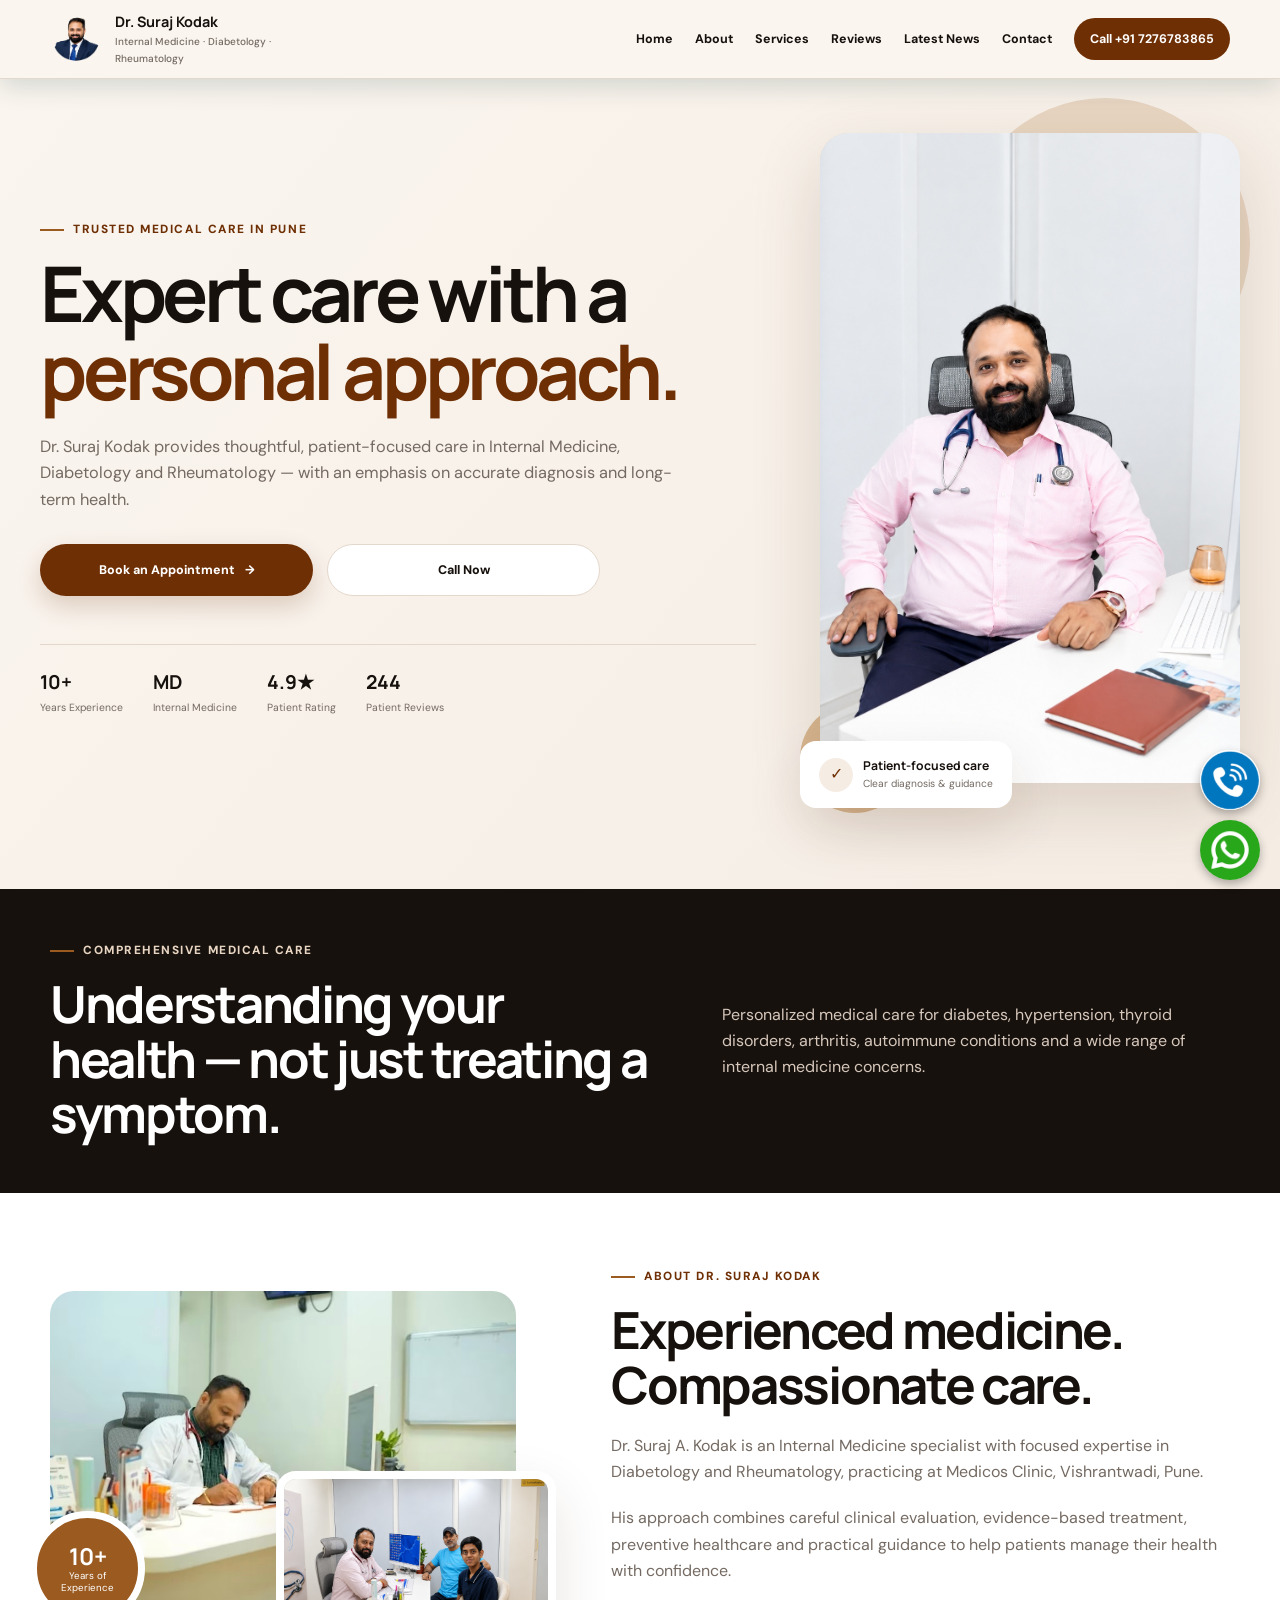
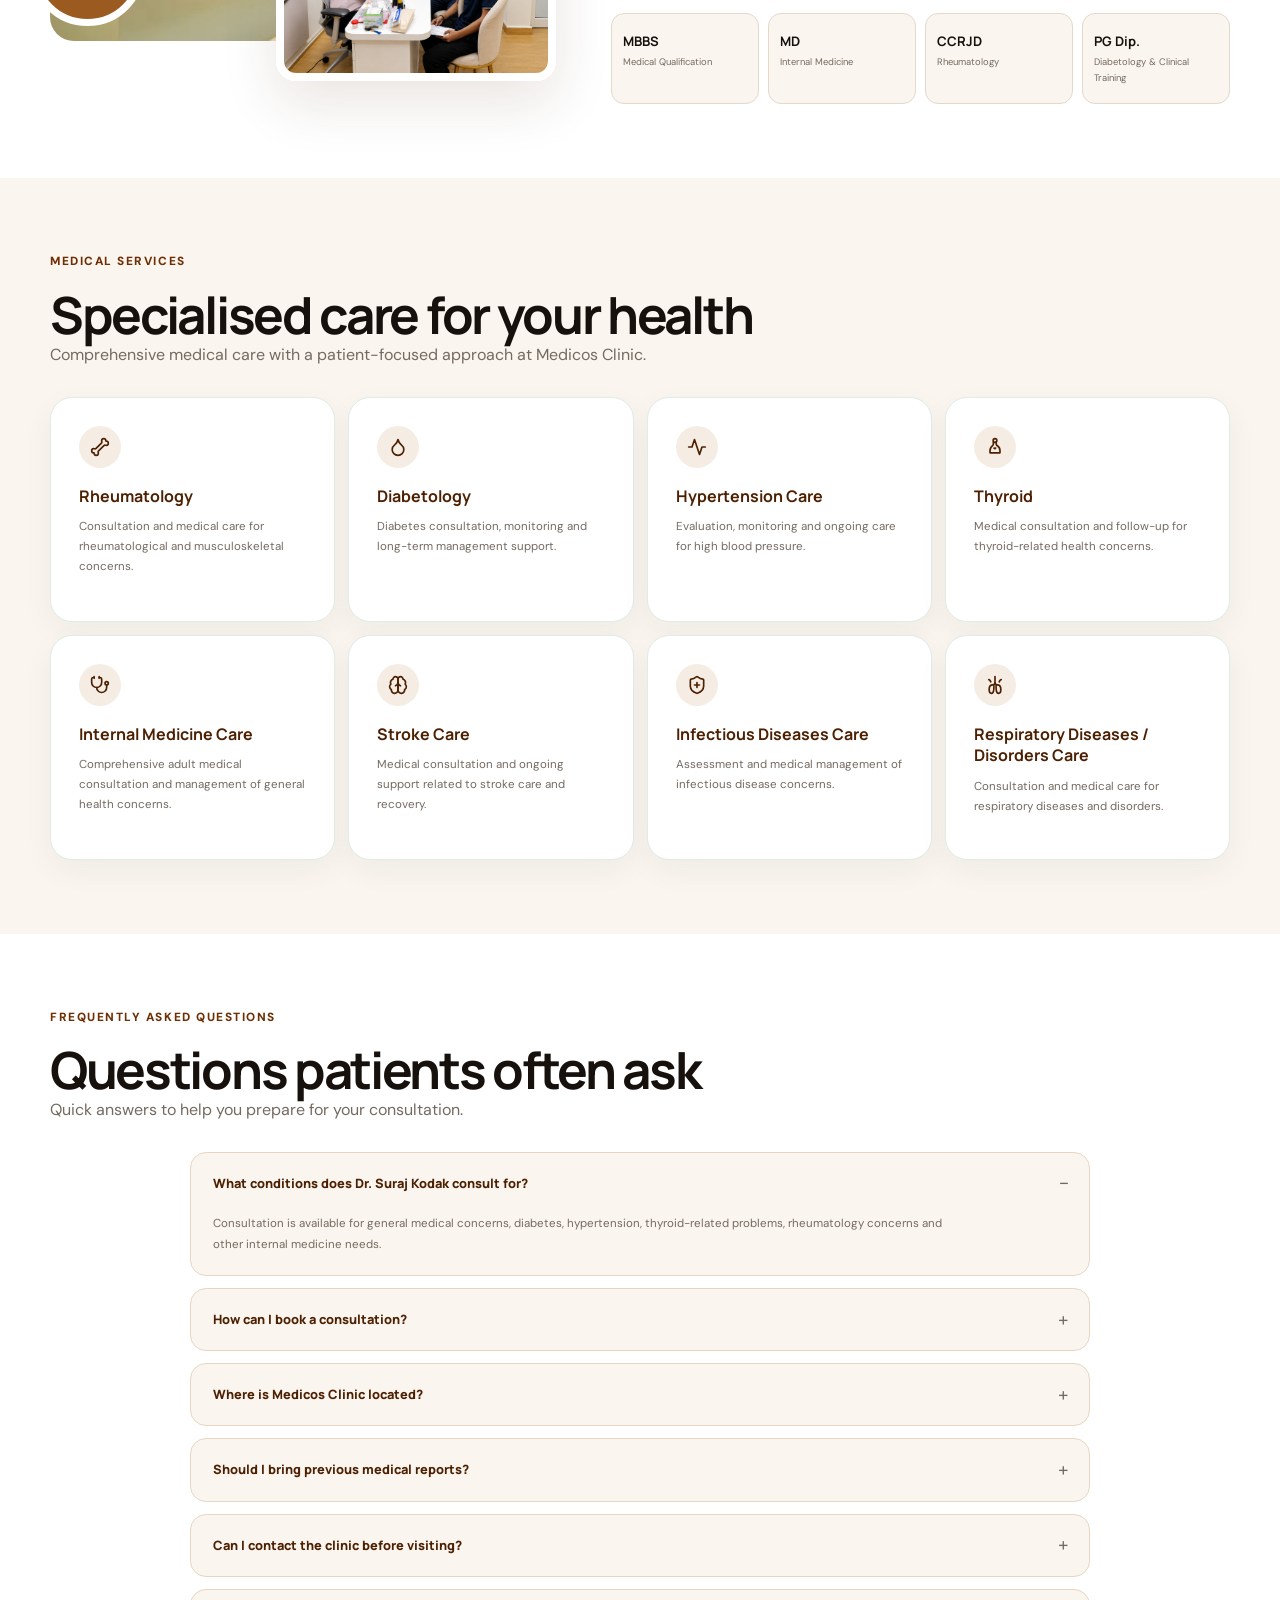
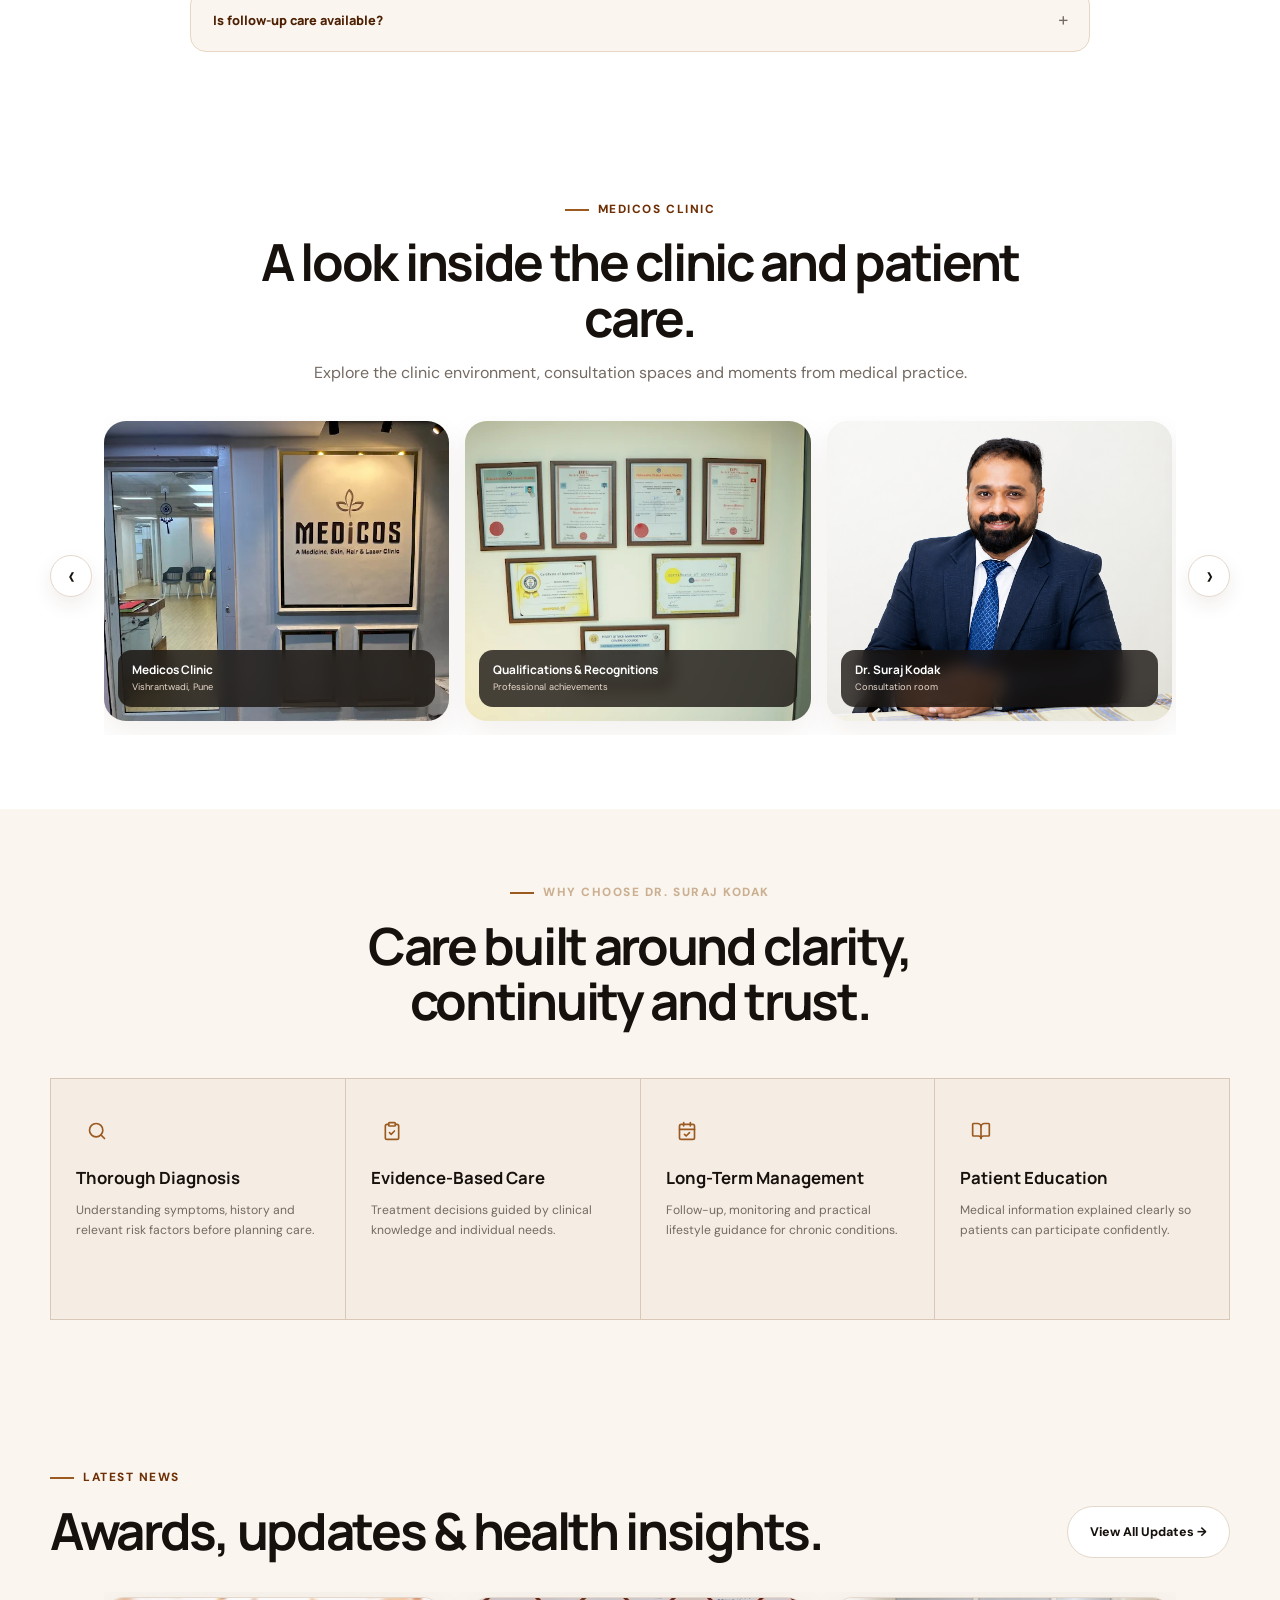
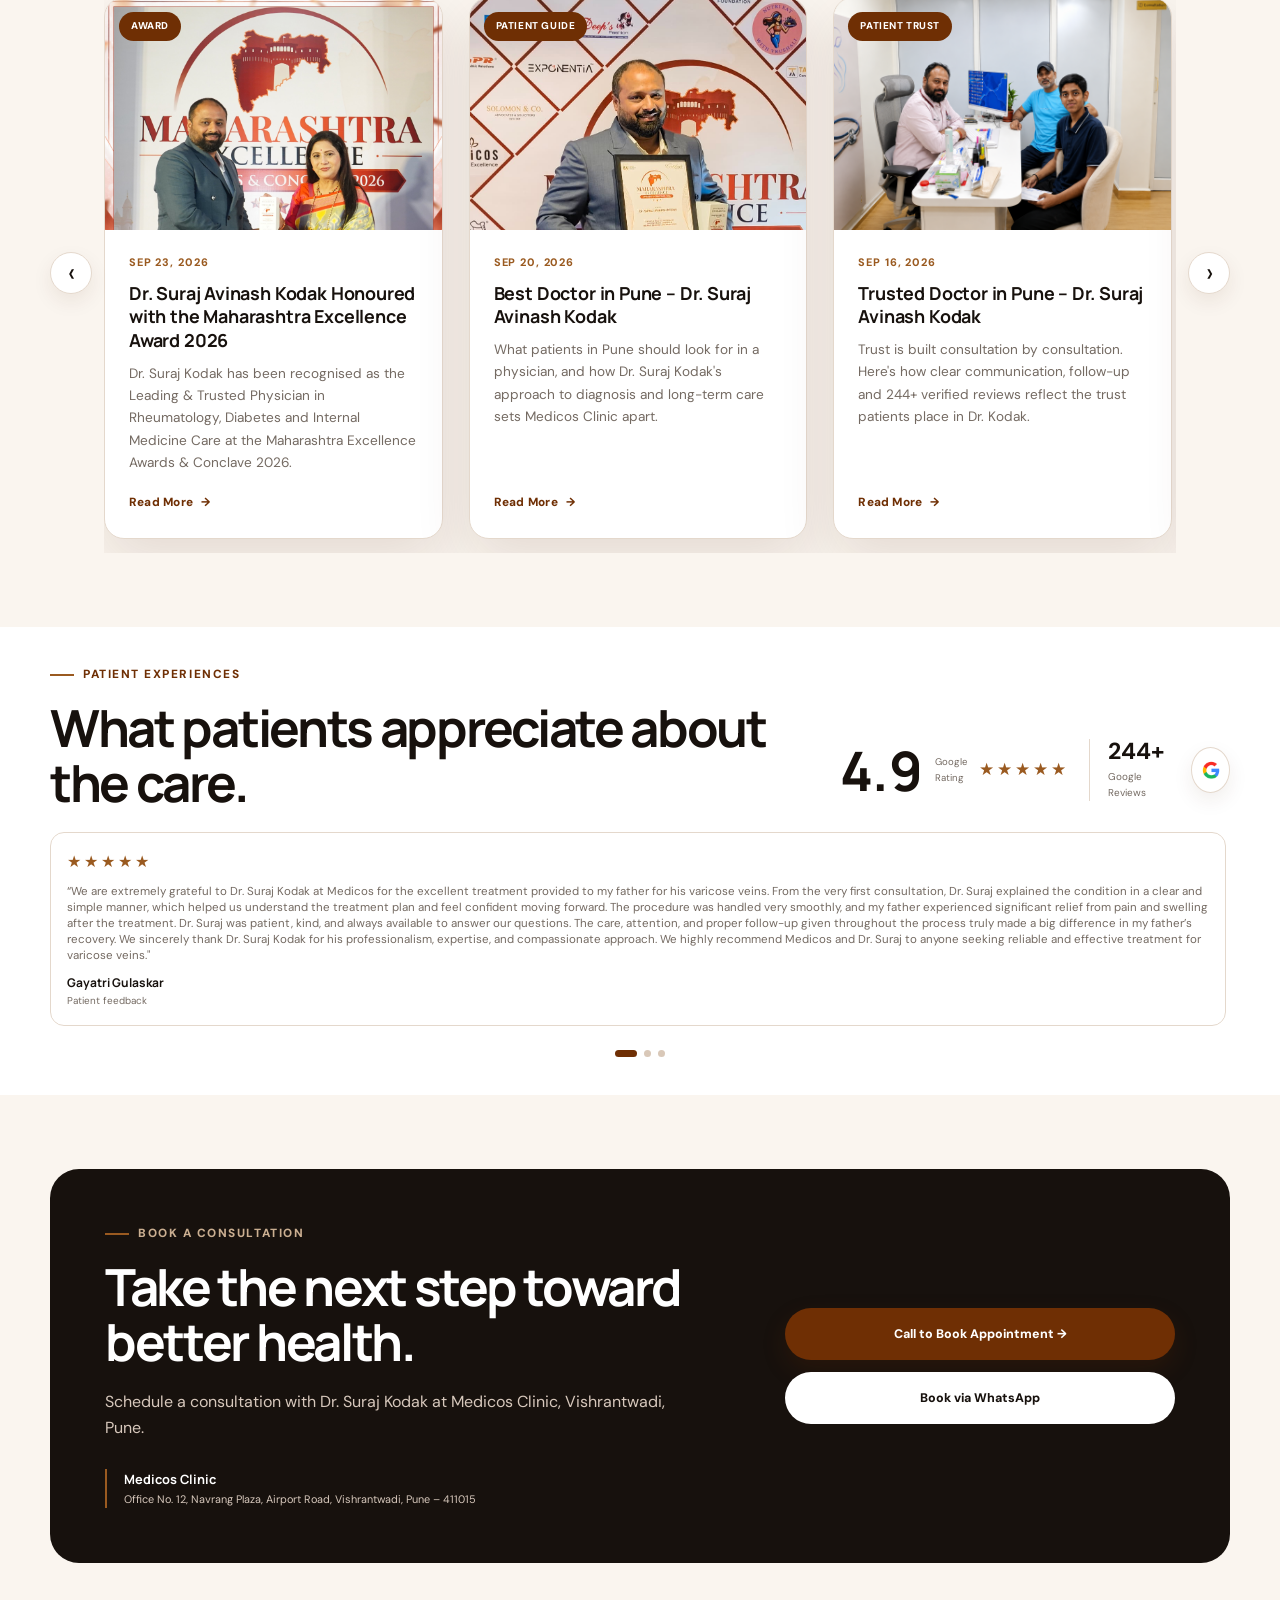
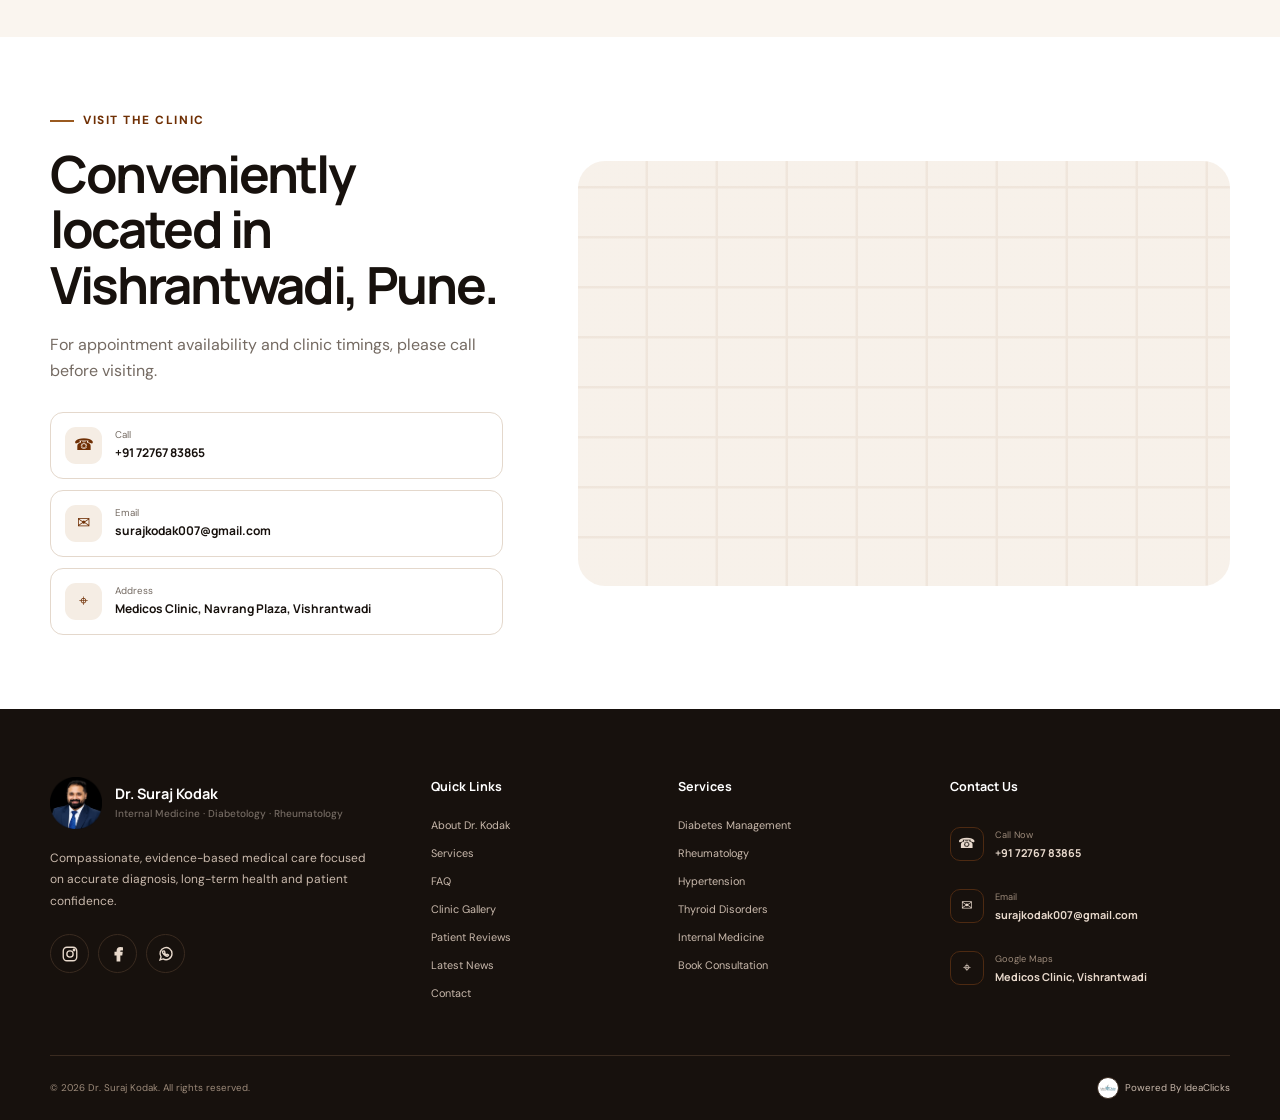
==== commit 29b6072a: "Updated website by Akanksha" ====
--- a/index.html
+++ b/index.html
@@ -1,392 +1,665 @@
-<!DOCTYPE html>
-<html lang="en">
-<head>
-  <meta charset="UTF-8">
-  <meta name="viewport" content="width=device-width, initial-scale=1.0, viewport-fit=cover">
-  <meta name="description" content="Dr. Suraj Kodak — Internal Medicine, Diabetology and Rheumatology care at Medicos Clinic, Vishrantwadi, Pune.">
-  <meta name="theme-color" content="#6F2F04">
-  <title>Dr. Suraj Kodak | Internal Medicine, Diabetology & Rheumatology</title>
-  <link rel="preconnect" href="https://fonts.googleapis.com">
-  <link rel="preconnect" href="https://fonts.gstatic.com" crossorigin>
-  <link href="https://fonts.googleapis.com/css2?family=DM+Sans:wght@400;500;600;700&family=Manrope:wght@600;700;800&display=swap" rel="stylesheet">
-  <link rel="stylesheet" href="style.css?v=20260731finalnavreviews">
-</head>
-<body>
-<header class="header">
-  <div class="container nav">
-    <a href="#home" class="brand" aria-label="Dr. Suraj Kodak home">
-      <span class="brand-mark brand-photo"><img src="assets/logo.png" alt="Dr. Suraj Kodak"></span>
-      <span><b>Dr. Suraj Kodak</b><small>Internal Medicine · Diabetology · Rheumatology</small></span>
-    </a>
-    <button class="menu-btn" id="menuBtn" aria-label="Open menu" aria-expanded="false"><i></i><i></i><i></i></button>
-    <nav id="navMenu">
-      <a href="#home">Home</a><a href="#about">About</a><a href="#services">Services</a>
-      <!-- <a href="#faq">FAQ</a><a href="#gallery">Gallery</a> -->
-      <a href="#reviews">Reviews</a>
-      <a href="#contact">Contact</a><a class="nav-book" href="#book">Call +91 7276783865</a>
-    </nav>
-  </div>
-</header>
-
-<main>
-<section class="hero" id="home">
-  <div class="container hero-grid">
-    <div class="hero-copy">
-      <div class="eyebrow"><span></span> Trusted Medical Care in Pune</div>
-      <h1>Expert care with a <em>personal approach.</em></h1>
-      <p>Dr. Suraj Kodak provides thoughtful, patient-focused care in Internal Medicine, Diabetology and Rheumatology — with an emphasis on accurate diagnosis and long-term health.</p>
-      <div class="actions">
-        <a class="btn primary" href="tel:+917276783865">Book an Appointment <span>→</span></a>
-        <a class="btn light" href="tel:+917276783865">Call Now</a>
-      </div>
-      <div class="stats">
-        <div><b>10+</b><span>Years Experience</span></div>
-        <div><b>MD</b><span>Internal Medicine</span></div>
-        <div><b>4.9★</b><span>Patient Rating</span></div>
-        <div><b>244 </b><span>Patient Reviews</span></div>
-
-      </div>
-    </div>
-    <div class="hero-photo">
-      <div class="hero-img"><img src="assets/doctor-hero-enhanced.jpg" alt="Dr. Suraj Kodak seated in his clinic"></div>
-      <div class="floating"><span>✓</span><div><b>Patient-focused care</b><small>Clear diagnosis & guidance</small></div></div>
-      <div class="orb orb-a"></div><div class="orb orb-b"></div>
-    </div>
-  </div>
-</section>
-
-<section class="intro">
-  <div class="container intro-grid">
-    <div><div class="eyebrow gold"><span></span> Comprehensive Medical Care</div><h2>Understanding your health — not just treating a symptom.</h2></div>
-    <p>Personalized medical care for diabetes, hypertension, thyroid disorders, arthritis, autoimmune conditions and a wide range of internal medicine concerns.</p>
-  </div>
-</section>
-
-<section class="section" id="about">
-  <div class="container about-grid">
-    <div class="photo-stack">
-      <img class="main-photo" src="assets/doctor-consultation-enhanced.jpg" alt="Dr. Suraj Kodak consulting in his clinic" loading="lazy">
-      <img class="small-photo" src="assets/Doctor-patient-img.png" alt="Dr. Suraj Kodak professional portrait" loading="lazy">
-      <div class="badge"><b>10+</b><span>Years of<br>Experience</span></div>
-    </div>
-    <div>
-      <div class="eyebrow"><span></span> About Dr. Suraj Kodak</div>
-      <h2>Experienced medicine. Compassionate care.</h2>
-      <p class="lead">Dr. Suraj A. Kodak is an Internal Medicine specialist with focused expertise in Diabetology and Rheumatology, practicing at Medicos Clinic, Vishrantwadi, Pune.</p>
-      <p>His approach combines careful clinical evaluation, evidence-based treatment, preventive healthcare and practical guidance to help patients manage their health with confidence.</p>
-      <div class="qualifications">
-        <div><b>MBBS</b><small>Medical Qualification</small></div>
-        <div><b>MD</b><small>Internal Medicine</small></div>
-        <div><b>CCRJD</b><small>Rheumatology</small></div>
-        <div><b>PG Dip.</b><small>Diabetology & Clinical Training</small></div>
-      </div>
-    </div>
-  </div>
-</section>
-
-<section class="section services-section" id="services">
-  <div class="container">
-    <div class="section-heading">
-      <span class="eyebrow">Medical Services</span>
-      <h2>Specialised care for your health</h2>
-      <p>Comprehensive medical care with a patient-focused approach at Medicos Clinic.</p>
-    </div>
-    <div class="services-grid services-grid-8">
-      <article class="service-card">
-        <span class="service-number" aria-hidden="true"><svg viewBox="0 0 24 24" fill="none" stroke="currentColor" stroke-width="2" stroke-linecap="round" stroke-linejoin="round"><path d="M17 10c.7-.7 1.69 0 2.5 0a2.5 2.5 0 1 0 0-5 .5.5 0 0 1-.5-.5 2.5 2.5 0 1 0-5 0c0 .81.7 1.8 0 2.5l-7 7c-.7.7-1.69 0-2.5 0a2.5 2.5 0 0 0 0 5c.28 0 .5.22.5.5a2.5 2.5 0 1 0 5 0c0-.81-.7-1.8 0-2.5Z"></path></svg></span>
-        <h3>Rheumatology</h3>
-        <p>Consultation and medical care for rheumatological and musculoskeletal concerns.</p>
-      </article>
-      <article class="service-card">
-        <span class="service-number" aria-hidden="true"><svg viewBox="0 0 24 24" fill="none" stroke="currentColor" stroke-width="2" stroke-linecap="round" stroke-linejoin="round"><path d="M12 22a7 7 0 0 0 7-7c0-2-1-3.9-3-5.5s-3.5-4-4-6.5c-.5 2.5-2 4.9-4 6.5C6 11.1 5 13 5 15a7 7 0 0 0 7 7Z"></path></svg></span>
-        <h3>Diabetology</h3>
-        <p>Diabetes consultation, monitoring and long-term management support.</p>
-      </article>
-      <article class="service-card">
-        <span class="service-number" aria-hidden="true"><svg viewBox="0 0 24 24" fill="none" stroke="currentColor" stroke-width="2" stroke-linecap="round" stroke-linejoin="round"><polyline points="22 12 18 12 15 21 9 3 6 12 2 12"></polyline></svg></span>
-        <h3>Hypertension Care</h3>
-        <p>Evaluation, monitoring and ongoing care for high blood pressure.</p>
-      </article>
-      <article class="service-card">
-        <span class="service-number" aria-hidden="true"><svg viewBox="0 0 24 24" fill="none" stroke="currentColor" stroke-width="2" stroke-linecap="round" stroke-linejoin="round"><circle cx="12" cy="4.2" r="2.2"></circle><path d="M10 6.2v2.6c0 .5-.2.9-.6 1.2C7.7 11.3 6 13.6 6 16.5V19h12v-2.5c0-2.9-1.7-5.2-3.9-6.5-.4-.3-.6-.7-.6-1.2V6.2"></path><path d="M9.6 13c1-.8 3.2-.9 4.3-.1-.4 1.3-1.3 2.1-2.15 2.1S10 14.3 9.6 13Z" fill="currentColor" stroke="none"></path></svg></span>
-        <h3>Thyroid</h3>
-        <p>Medical consultation and follow-up for thyroid-related health concerns.</p>
-      </article>
-      <article class="service-card">
-        <span class="service-number" aria-hidden="true"><svg viewBox="0 0 24 24" fill="none" stroke="currentColor" stroke-width="2" stroke-linecap="round" stroke-linejoin="round"><path d="M11 2v2"></path><path d="M5 2v2"></path><path d="M5 3H4a2 2 0 0 0-2 2v4a6 6 0 0 0 12 0V5a2 2 0 0 0-2-2h-1"></path><path d="M8 15a6 6 0 0 0 12 0v-3"></path><circle cx="20" cy="10" r="2"></circle></svg></span>
-        <h3>Internal Medicine Care</h3>
-        <p>Comprehensive adult medical consultation and management of general health concerns.</p>
-      </article>
-      <article class="service-card">
-        <span class="service-number" aria-hidden="true"><svg viewBox="0 0 24 24" fill="none" stroke="currentColor" stroke-width="2" stroke-linecap="round" stroke-linejoin="round"><path d="M12 5a3 3 0 1 0-5.997.125 4 4 0 0 0-2.526 5.77 4 4 0 0 0 .556 6.588A4 4 0 1 0 12 18Z"></path><path d="M12 5a3 3 0 1 1 5.997.125 4 4 0 0 1 2.526 5.77 4 4 0 0 1-.556 6.588A4 4 0 1 1 12 18Z"></path><path d="M15 13a4.5 4.5 0 0 1-3-4 4.5 4.5 0 0 1-3 4"></path></svg></span>
-        <h3>Stroke Care</h3>
-        <p>Medical consultation and ongoing support related to stroke care and recovery.</p>
-      </article>
-      <article class="service-card">
-        <span class="service-number" aria-hidden="true"><svg viewBox="0 0 24 24" fill="none" stroke="currentColor" stroke-width="2" stroke-linecap="round" stroke-linejoin="round"><path d="M20 13c0 5-3.5 7.5-7.66 8.95a1 1 0 0 1-.67-.01C7.5 20.5 4 18 4 13V6a1 1 0 0 1 1-1c2 0 4.5-1.2 6.24-2.72a1.17 1.17 0 0 1 1.52 0C14.51 3.81 17 5 19 5a1 1 0 0 1 1 1z"></path><path d="M9 12h6"></path><path d="M12 9v6"></path></svg></span>
-        <h3>Infectious Diseases Care</h3>
-        <p>Assessment and medical management of infectious disease concerns.</p>
-      </article>
-      <article class="service-card">
-        <span class="service-number" aria-hidden="true"><svg viewBox="0 0 24 24" fill="none" stroke="currentColor" stroke-width="2" stroke-linecap="round" stroke-linejoin="round"><path d="M12 2v8"></path><path d="M12 10c-.5 1.2-1.7 1.8-3 1.8-2.8 0-4 2.4-4 5.7 0 2.6 1 4.5 2.6 4.5 1.5 0 2.3-1.1 2.7-2.8.4-1.8.4-4.2.4-6.4"></path><path d="M12 10c.5 1.2 1.7 1.8 3 1.8 2.8 0 4 2.4 4 5.7 0 2.6-1 4.5-2.6 4.5-1.5 0-2.3-1.1-2.7-2.8-.4-1.8-.4-4.2-.4-6.4"></path><path d="M4.5 5.5c1.2.6 2 1.5 2.5 2.7"></path><path d="M19.5 5.5c-1.2.6-2 1.5-2.5 2.7"></path></svg></span>
-        <h3>Respiratory Diseases / Disorders Care</h3>
-        <p>Consultation and medical care for respiratory diseases and disorders.</p>
-      </article>
-    </div>
-  </div>
-</section>
-
-<section class="section faq-section" id="faq">
-  <div class="container">
-    <div class="section-heading">
-      <span class="eyebrow">Frequently Asked Questions</span>
-      <h2>Questions patients often ask</h2>
-      <p>Quick answers to help you prepare for your consultation.</p>
-    </div>
-    <div class="faq-list">
-      <details class="faq-item" open>
-        <summary>What conditions does Dr. Suraj Kodak consult for?</summary>
-        <p>Consultation is available for general medical concerns, diabetes, hypertension, thyroid-related problems, rheumatology concerns and other internal medicine needs.</p>
-      </details>
-      <details class="faq-item">
-        <summary>How can I book a consultation?</summary>
-        <p>You can call the clinic directly or use the WhatsApp option on the website to enquire about an appointment.</p>
-      </details>
-      <details class="faq-item">
-        <summary>Where is Medicos Clinic located?</summary>
-        <p>Medicos Clinic is located in Vishrantwadi, Pune. Use the Google Maps link in the Contact section for directions.</p>
-      </details>
-      <details class="faq-item">
-        <summary>Should I bring previous medical reports?</summary>
-        <p>Yes. If you have previous prescriptions, investigation reports, scans or medication details relevant to your concern, bringing them can help make the consultation more useful.</p>
-      </details>
-      <details class="faq-item">
-        <summary>Can I contact the clinic before visiting?</summary>
-        <p>Yes. You can call the clinic or contact the clinic through WhatsApp before your visit for appointment-related information.</p>
-      </details>
-      <details class="faq-item">
-        <summary>Is follow-up care available?</summary>
-        <p>Follow-up consultation can be discussed with the doctor based on your condition, treatment plan and individual healthcare needs.</p>
-      </details>
-    </div>
-  </div>
-</section>
-
-<section class="section gallery-section" id="gallery">
-  <div class="container">
-    <div class="center"><div class="eyebrow"><span></span> Medicos Clinic</div><h2>A look inside the clinic and patient care.</h2><p>Explore the clinic environment, consultation spaces and moments from medical practice.</p></div>
-    <div class="gallery-slider" aria-label="Clinic gallery">
-      <button class="gallery-arrow gallery-prev" type="button" aria-label="Previous gallery image">‹</button>
-      <div class="gallery gallery-v2">
-  <button class="gallery-card gallery-feature" type="button" data-img="assets/clinic-entrance.webp" data-alt="Medicos Clinic entrance">
-    <img src="assets/clinic-entrance.webp" alt="Medicos Clinic entrance" loading="lazy">
-    <span class="gallery-caption"><b>Medicos Clinic</b><small>Vishrantwadi, Pune</small></span>
-  </button>
-
-  <button class="gallery-card gallery-tall" type="button" data-img="assets/doctor-certificates.webp" data-alt="Dr. Suraj Kodak certificates and professional recognitions">
-    <img src="assets/doctor-certificates.webp" alt="Dr. Suraj Kodak certificates and professional recognitions" loading="lazy">
-    <span class="gallery-caption"><b>Qualifications & Recognitions</b><small>Professional achievements</small></span>
-  </button>
-
-  <button class="gallery-card" type="button" data-img="assets/doctor-hero-enhanced.jpg" data-alt="Dr. Suraj Kodak seated in his clinic">
-    <img src="assets/Dr-img.png" alt="Dr. Suraj Kodak seated in his clinic" loading="lazy">
-    <span class="gallery-caption"><b>Dr. Suraj Kodak</b><small>Consultation room</small></span>
-  </button>
-
-  <button class="gallery-card" type="button" data-img="assets/doctor-writing-consultation.jpg" data-alt="Dr. Suraj Kodak consulting in his clinic">
-    <img src="assets/doctor-writing-consultation.jpg" alt="Dr. Suraj Kodak consulting in his clinic" loading="lazy">
-    <span class="gallery-caption"><b>Doctor at Work</b><small>Patient consultation</small></span>
-  </button>
-
-  <button class="gallery-card gallery-wide" type="button" data-img="assets/consultation-family.webp" data-alt="Consultation at Medicos Clinic">
-    <img src="assets/Doctor-patient-img.png" alt="Consultation at Medicos Clinic" loading="lazy">
-    <span class="gallery-caption"><b>Patient Care</b><small>A welcoming consultation environment</small></span>
-  </button>
-
-  <button class="gallery-card" type="button" data-img="assets/clinic-room-1.webp" data-alt="Medicos Clinic consultation room">
-    <img src="assets/clinic-room-1.webp" alt="Medicos Clinic consultation room" loading="lazy">
-    <span class="gallery-caption"><b>Consultation Room</b><small>Comfortable clinical setting</small></span>
-  </button>
-
-  <button class="gallery-card" type="button" data-img="assets/clinic-room-2.webp" data-alt="Medicos Clinic examination room">
-    <img src="assets/clinic-room-2.webp" alt="Medicos Clinic examination room" loading="lazy">
-    <span class="gallery-caption"><b>Examination Room</b><small>Modern clinic facility</small></span>
-  </button>
-  
-  <button class="gallery-card" type="button" data-img="assets/doctor-writing-consultation.jpg" data-alt="Dr. Suraj Kodak consulting in his clinic">
-    <img src="assets/patient-consulation.png" alt="Dr. Suraj Kodak consulting in his clinic" loading="lazy">
-    <span class="gallery-caption"><b>Healing with Compassion</b><small>Patient consultation</small></span>
-  </button>
-  
-
-
-    <button class="gallery-card gallery-wide" type="button" data-img="assets/consultation-family.webp" data-alt="Consultation at Medicos Clinic">
-    <img src="assets/Waiting area.png" alt="Consultation at Medicos Clinic" loading="lazy">
-    <span class="gallery-caption"><b>Waiting Area</b><small>A welcoming consultation environment</small></span>
-  </button>
-</div>
-      <button class="gallery-arrow gallery-next" type="button" aria-label="Next gallery image">›</button>
-    </div>
-  </div>
-</section>
-
-<section class="section why">
-  <div class="container">
-    <div class="center"><div class="eyebrow gold"><span></span> Why Choose Dr. Suraj Kodak</div><h2>Care built around clarity, continuity and trust.</h2></div>
-    <div class="why-grid">
-      <article><span><svg viewBox="0 0 24 24" fill="none" stroke="currentColor" stroke-width="2" stroke-linecap="round" stroke-linejoin="round"><circle cx="11" cy="11" r="8"></circle><path d="m21 21-4.3-4.3"></path></svg></span><h3>Thorough Diagnosis</h3><p>Understanding symptoms, history and relevant risk factors before planning care.</p></article>
-      <article><span><svg viewBox="0 0 24 24" fill="none" stroke="currentColor" stroke-width="2" stroke-linecap="round" stroke-linejoin="round"><rect width="8" height="4" x="8" y="2" rx="1" ry="1"></rect><path d="M16 4h2a2 2 0 0 1 2 2v14a2 2 0 0 1-2 2H6a2 2 0 0 1-2-2V6a2 2 0 0 1 2-2h2"></path><path d="m9 14 2 2 4-4"></path></svg></span><h3>Evidence-Based Care</h3><p>Treatment decisions guided by clinical knowledge and individual needs.</p></article>
-      <article><span><svg viewBox="0 0 24 24" fill="none" stroke="currentColor" stroke-width="2" stroke-linecap="round" stroke-linejoin="round"><path d="M8 2v4"></path><path d="M16 2v4"></path><rect width="18" height="18" x="3" y="4" rx="2"></rect><path d="M3 10h18"></path><path d="m9 16 2 2 4-4"></path></svg></span><h3>Long-Term Management</h3><p>Follow-up, monitoring and practical lifestyle guidance for chronic conditions.</p></article>
-      <article><span><svg viewBox="0 0 24 24" fill="none" stroke="currentColor" stroke-width="2" stroke-linecap="round" stroke-linejoin="round"><path d="M12 7v14"></path><path d="M3 18a1 1 0 0 1-1-1V4a1 1 0 0 1 1-1h5a4 4 0 0 1 4 4 4 4 0 0 1 4-4h5a1 1 0 0 1 1 1v13a1 1 0 0 1-1 1h-6a3 3 0 0 0-3 3 3 3 0 0 0-3-3z"></path></svg></span><h3>Patient Education</h3><p>Medical information explained clearly so patients can participate confidently.</p></article>
-    </div>
-  </div>
-</section>
-
-<section class="section reviews" id="reviews">
-  <div class="container">
-    <div class="heading-row"><div><div class="eyebrow"><span></span> Patient Experiences</div><h2>What patients appreciate about the care.</h2></div><div class="rating">
-      <div class="rating-score"><b>4.9</b><small>Google Rating</small><span>★★★★★</span></div>
-      <div class="rating-meta"><strong>244+</strong><small>Google Reviews</small></div>
-      <a class="google-review-badge" href="https://www.google.com/search?q=Dr+Suraj+Kodak+Medicos+Clinic+Vishrantwadi+reviews" target="_blank" rel="noopener" aria-label="View Google reviews"><img src="assets/google-icon.png" alt="Google"></a>
-    </div></div>
-    <div class="review-slider">
-      <div class="review-grid">
-      
-        <article><div class="stars">★★★★★</div><p>“We are extremely grateful to Dr. Suraj Kodak at Medicos for the excellent treatment provided to my father for his varicose veins. From the very first consultation, Dr. Suraj explained the condition in a clear and simple manner, which helped us understand the treatment plan and feel confident moving forward.
-
-The procedure was handled very smoothly, and my father experienced significant relief from pain and swelling after the treatment. Dr. Suraj was patient, kind, and always available to answer our questions. The care, attention, and proper follow-up given throughout the process truly made a big difference in my father’s recovery.
-
-We sincerely thank Dr. Suraj Kodak for his professionalism, expertise, and compassionate approach. We highly recommend Medicos and Dr. Suraj to anyone seeking reliable and effective treatment for varicose veins."</p><b>Gayatri Gulaskar</b><small>Patient feedback</small></article>
-      <article><div class="stars">★★★★★</div><p>“We visited Dr Suraj Kodak for Rheumatoid Arthritis, we are so greatful to him that he treated us so well and it was a wonderful experience with him.
-We had come from Bhusawal (Jalgaon) to show him and the results are commendable.Thank you once again Sir Would definitely recommend him to visit him if you are suffering from any type of arthritis.”</p><b>Vijay Prajapati</b><small>Patient feedback</small></article>
-<article><div class="stars">★★★★★</div><p>“For the past 5 years, I have been consulting Dr. Suraj for my mother and father, who travel from our hometown for treatment.
-
-He is very professional and treats his patients like family. He takes the time to truly understand the problem and provides the right guidance.
-
-He offers not just medical support, but also emotional and mental support, always understanding the situation with great care.
-
-With his support, trust, and guidance, we have felt confident throughout the treatment process.
-
-We deeply appreciate all the care and support he has provided. May God bless him to continue doing such great work.”</p><b>Kiran Birambole</b><small>Patient feedback</small></article>
-      <article class="review-cta"><span>“</span><h3>Your health deserves attentive care.</h3><p>Call the clinic to discuss appointment availability.</p><a class="btn primary" href="tel:+917276783865">Call Clinic</a></article>
-      </div>
-      <div class="review-dots" aria-hidden="true"><span class="active"></span><span></span><span></span></div>
-    </div>
-  </div>
-</section>
-
-<section class="section book" id="book">
-  <div class="container book-card">
-    <div><div class="eyebrow gold"><span></span> Book a Consultation</div><h2>Take the next step toward better health.</h2><p>Schedule a consultation with Dr. Suraj Kodak at Medicos Clinic, Vishrantwadi, Pune.</p><div class="clinic-mini"><b>Medicos Clinic</b><span>Office No. 12, Navrang Plaza, Airport Road, Vishrantwadi, Pune – 411015</span></div></div>
-    <div class="book-actions"><a class="btn primary full" href="tel:+917276783865">Call to Book Appointment →</a><a class="btn white full" href="https://wa.me/917276783865" target="_blank" rel="noopener">Book via WhatsApp</a></div>
-  </div>
-</section>
-
-<section class="section contact" id="contact">
-  <div class="container contact-grid">
-    <div><div class="eyebrow"><span></span> Visit the Clinic</div><h2>Conveniently located in Vishrantwadi, Pune.</h2><p class="lead">For appointment availability and clinic timings, please call before visiting.</p>
-      <div class="contact-list">
-        <a href="tel:+917276783865"><span>☎</span><div><small>Call</small><b> +91 72767 83865</b></div></a>
-        <a href="mailto:surajkodak007@gmail.com"><span>✉</span><div><small>Email</small><b>surajkodak007@gmail.com</b></div></a>
-        <a href="https://www.google.com/maps/search/?api=1&query=Medicos+Clinic+Navrang+Plaza+Vishrantwadi+Pune" target="_blank" rel="noopener"><span>⌖</span><div><small>Address</small><b>Medicos Clinic, Navrang Plaza, Vishrantwadi</b></div></a>
-      </div>
-    </div>
-    <div class="map">
-<iframe src="https://www.google.com/maps?q=Medicos+Clinic,+Navrang+Plaza,+Airport+Road,+Vishrantwadi,+Pune+411015&output=embed" width="100%" height="400" style="border:0;border-radius:16px;" allowfullscreen="" loading="lazy" referrerpolicy="no-referrer-when-downgrade"></iframe>
-</div>
-  </div>
-</section>
-</main>
-
-<footer class="site-footer">
-  <div class="container footer-main">
-    <div class="footer-brand-col">
-      <a href="#home" class="brand footer-brand">
-        <span class="brand-mark brand-photo"><img src="assets/dr-suraj-kodak-logo.webp" alt="Dr. Suraj Kodak"></span>
-        <span>
-          <b>Dr. Suraj Kodak</b>
-          <small>Internal Medicine · Diabetology · Rheumatology</small>
-        </span>
-      </a>
-      <p>Compassionate, evidence-based medical care focused on accurate diagnosis, long-term health and patient confidence.</p>
-      <div class="footer-social">
-        <a class="social instagram" href="https://www.instagram.com/dr_surajkodak_medicos" target="_blank" rel="noopener noreferrer" aria-label="Instagram">
-          <svg viewBox="0 0 24 24" aria-hidden="true"><rect x="3" y="3" width="18" height="18" rx="5"></rect><circle cx="12" cy="12" r="4.2"></circle><circle cx="17.4" cy="6.7" r="1"></circle></svg>
-        </a>
-        <a class="social facebook" href="https://www.facebook.com/share/1HyttYNWRK/" target="_blank" rel="noopener noreferrer" aria-label="Facebook">
-          <svg viewBox="0 0 24 24" aria-hidden="true"><path d="M14.2 21v-8h2.7l.4-3h-3.1V8.1c0-.9.3-1.6 1.7-1.6h1.8V3.8c-.3 0-1.3-.1-2.5-.1-2.5 0-4.2 1.5-4.2 4.3V10H8.2v3H11v8h3.2Z"></path></svg>
-        </a>
-        <a class="social whatsapp" href="https://wa.me/917276783865" target="_blank" rel="noopener noreferrer" aria-label="WhatsApp">
-          <svg viewBox="0 0 24 24" aria-hidden="true"><path d="M20 11.6a8 8 0 0 1-11.8 7L4 20l1.4-4.1A8 8 0 1 1 20 11.6Z"></path><path d="M8.3 8.2c.2-.4.4-.4.7-.4h.5c.2 0 .4.1.5.4l.6 1.4c.1.2.1.4-.1.6l-.5.6c.6 1 1.4 1.8 2.5 2.3l.7-.6c.2-.2.4-.2.6-.1l1.4.7c.2.1.3.3.2.5-.2.8-.9 1.3-1.7 1.4-1.1.1-2.8-.8-4.1-2-1.3-1.2-2.3-2.8-2.4-3.8-.1-.4.2-.8.5-1Z"></path></svg>
-        </a>
-      </div>
-    </div>
-
-    <div class="footer-col">
-      <h4>Quick Links</h4>
-      <a href="#about">About Dr. Kodak</a>
-      <a href="#services">Services</a>
-      <a href="#faq">FAQ</a>
-      <a href="#gallery">Clinic Gallery</a>
-      <a href="#reviews">Patient Reviews</a>
-      <a href="#contact">Contact</a>
-    </div>
-
-    <div class="footer-col">
-      <h4>Services</h4>
-      <a href="#services">Diabetes Management</a>
-      <a href="#services">Rheumatology</a>
-      <a href="#services">Hypertension</a>
-      <a href="#services">Thyroid Disorders</a>
-      <a href="#services">Internal Medicine</a>
-      <a href="#book">Book Consultation</a>
-    </div>
-
-    <div class="footer-col footer-contact">
-      <h4>Contact Us</h4>
-      <a href="tel:+917276783865" class="contact-link">
-        <span class="contact-icon">☎</span><span><small>Call Now</small><b>+91 72767 83865</b></span>
-      </a>
-      <a href="mailto:surajkodak007@gmail.com" class="contact-link">
-        <span class="contact-icon">✉</span><span><small>Email</small><b>surajkodak007@gmail.com</b></span>
-      </a>
-      <a href="https://www.google.com/maps/search/?api=1&query=Office+No.12+Medicos+Clinic+Navrang+Plaza+Airport+Road+Vishrantwadi+Pune+411015" target="_blank" rel="noopener noreferrer" class="contact-link">
-        <span class="contact-icon">⌖</span><span><small>Google Maps</small><b>Medicos Clinic, Vishrantwadi</b></span>
-      </a>
-    </div>
-  </div>
-
-  <!-- <div class="container footer-bottom">
-    <span>© 2026 Dr. Suraj Kodak. All rights reserved.</span>
-    <span>Medicos Clinic · Vishrantwadi, Pune</span>
-    <a href="https://ideaclicks.in/" target="_blank" rel="noopener noreferrer">Designed By IdeaClicks ↗</a>
-  </div> -->
-   <div class="container footer-bottom">
-    <span>© 2026 Dr. Suraj Kodak. All rights reserved.</span>
-    <!-- <span>Medicos Clinic · Vishrantwadi, Pune</span> -->
-    <a href="https://ideaclicks.in/" target="_blank" rel="noopener noreferrer" class="powered-by-link">
-      <img src="assets/ideaclicks-logo.png" alt="IdeaClicks" class="powered-by-logo">
-      <span>Powered By IdeaClicks</span>
-    </a>
-  </div>
-</footer>
-
-  <!-- Floating buttons  -->
-  <div class="floating-buttons">
-  <a href="tel:+917276783865">
-    <img src="assets/call.png" alt="Call Button">
-  </a>
-  <a href="https://wa.me/917276783865" target="_blank">
-    <img src="assets/whatsapp.png" alt="WhatsApp Button">
-  </a>
-</div>
-<!-- Floating Buttons Ends  --> 
-
-
-<!-- <div class="mobile-bar"><a href="tel:+917276783865"><svg xmlns="http://www.w3.org/2000/svg" width="19" height="19" viewBox="0 0 24 24" fill="none" stroke="currentColor" stroke-width="2" stroke-linecap="round" stroke-linejoin="round" aria-hidden="true"><path d="M13.832 16.568a1 1 0 0 0 1.213-.303l.355-.465A2 2 0 0 1 17 15h3a2 2 0 0 1 2 2v3a2 2 0 0 1-2 2A18 18 0 0 1 2 4a2 2 0 0 1 2-2h3a2 2 0 0 1 2 2v3a2 2 0 0 1-.8 1.6l-.468.351a1 1 0 0 0-.292 1.233 14 14 0 0 0 6.392 6.384"></path></svg><small>Call</small></a><a href="https://www.google.com/maps/search/?api=1&query=Medicos+Clinic+Navrang+Plaza+Vishrantwadi+Pune"><svg xmlns="http://www.w3.org/2000/svg" width="19" height="19" viewBox="0 0 24 24" fill="none" stroke="currentColor" stroke-width="2" stroke-linecap="round" stroke-linejoin="round" data-lucide="map-pin" aria-hidden="true" class="lucide lucide-map-pin"><path d="M20 10c0 4.993-5.539 10.193-7.399 11.799a1 1 0 0 1-1.202 0C9.539 20.193 4 14.993 4 10a8 8 0 0 1 16 0"></path><circle cx="12" cy="10" r="3"></circle></svg><small>Directions</small></a><a href="https://wa.me/917276783865" target="_blank" rel="noopener"><svg xmlns="http://www.w3.org/2000/svg" width="19" height="19" viewBox="0 0 24 24" fill="none" stroke="currentColor" stroke-width="1.8" stroke-linecap="round" stroke-linejoin="round" aria-hidden="true"><path d="M20 11.6a8 8 0 0 1-11.8 7L4 20l1.4-4.1A8 8 0 1 1 20 11.6Z"></path><path d="M8.3 8.2c.2-.4.4-.4.7-.4h.5c.2 0 .4.1.5.4l.6 1.4c.1.2.1.4-.1.6l-.5.6c.6 1 1.4 1.8 2.5 2.3l.7-.6c.2-.2.4-.2.6-.1l1.4.7c.2.1.3.3.2.5-.2.8-.9 1.3-1.7 1.4-1.1.1-2.8-.8-4.1-2-1.3-1.2-2.3-2.8-2.4-3.8-.1-.4.2-.8.5-1Z"></path></svg><small>WhatsApp</small></a></div> -->
-
-<div class="lightbox" id="lightbox" aria-hidden="true"><button id="closeLightbox" aria-label="Close image">×</button><img id="lightboxImg" src="" alt=""></div>
-<script src="script.js"></script>
-</body>
-</html>
-
+<!DOCTYPE html>
+<html lang="en">
+<head>
+  <!-- ============ CHARSET & VIEWPORT ============ -->
+  <meta charset="UTF-8" />
+  <meta name="viewport" content="width=device-width, initial-scale=1.0, viewport-fit=cover" />
+
+  <!-- ============ PRIMARY SEO META ============ -->
+  <title>Dr. Suraj Kodak | Internal Medicine, Diabetology & Rheumatology Specialist in Vishrantwadi, Pune</title>
+  <meta name="description" content="Dr. Suraj A. Kodak (MD, Internal Medicine) offers expert consultation for diabetes, hypertension, thyroid, rheumatology and general medicine at Medicos Clinic, Vishrantwadi, Pune. 10+ years experience, 4.9★ rating. Book an appointment today." />
+  <meta name="author" content="Dr. Suraj Kodak - Medicos Clinic" />
+  <meta name="robots" content="index, follow, max-image-preview:large" />
+  <link rel="canonical" href="https://drsurajkodak.in/" />
+
+  <!-- ============ THEME & APP META ============ -->
+  <meta name="theme-color" content="#6F2F04" />
+  <meta name="application-name" content="Dr. Suraj Kodak - Medicos Clinic" />
+
+  <!-- ============ GEO / LOCAL SEO META ============ -->
+  <meta name="geo.region" content="IN-MH" />
+  <meta name="geo.placename" content="Vishrantwadi, Pune" />
+  <meta name="geo.position" content="18.572600;73.878300" />
+  <meta name="ICBM" content="18.572600, 73.878300" />
+
+  <!-- ============ OPEN GRAPH ============ -->
+  <meta property="og:type" content="website" />
+  <meta property="og:site_name" content="Dr. Suraj Kodak - Medicos Clinic" />
+  <meta property="og:title" content="Dr. Suraj Kodak | Internal Medicine, Diabetology & Rheumatology in Pune" />
+  <meta property="og:description" content="Expert, patient-focused care in Internal Medicine, Diabetology and Rheumatology at Medicos Clinic, Vishrantwadi, Pune. 10+ years experience, 4.9★ rating from 244+ patients." />
+  <meta property="og:image" content="https://drsurajkodak.in/assets/dr-suraj-kodak-logo.webp" />
+  <meta property="og:image:width" content="1200" />
+  <meta property="og:image:height" content="630" />
+  <meta property="og:url" content="https://drsurajkodak.in/" />
+  <meta property="og:locale" content="en_IN" />
+
+  <!-- ============ TWITTER CARD ============ -->
+  <meta name="twitter:card" content="summary_large_image" />
+  <meta name="twitter:title" content="Dr. Suraj Kodak | Internal Medicine, Diabetology & Rheumatology in Pune" />
+  <meta name="twitter:description" content="Patient-focused care in Internal Medicine, Diabetology and Rheumatology at Medicos Clinic, Vishrantwadi, Pune. Book a consultation with Dr. Suraj Kodak." />
+  <meta name="twitter:image" content="https://drsurajkodak.in/assets/dr-suraj-kodak-logo.webp" />
+
+  <!-- ============ FAVICONS ============ -->
+  <link rel="icon" href="favicon.ico" sizes="any" />
+  <link rel="icon" type="image/png" sizes="32x32" href="assets/favicon-32x32.png" />
+  <link rel="icon" type="image/png" sizes="16x16" href="assets/favicon-16x16.png" />
+  <link rel="apple-touch-icon" sizes="180x180" href="assets/apple-touch-icon.png" />
+
+  <!-- ============ FONT LOADING (preconnect + swap) ============ -->
+  <link rel="preconnect" href="https://fonts.googleapis.com">
+  <link rel="preconnect" href="https://fonts.gstatic.com" crossorigin>
+  <link href="https://fonts.googleapis.com/css2?family=DM+Sans:wght@400;500;600;700&family=Manrope:wght@600;700;800&display=swap" rel="stylesheet">
+
+  <!-- ============ PRELOAD HERO IMAGE (LCP) ============ -->
+  <link rel="preload" as="image" href="assets/doctor-hero-enhanced.jpg" fetchpriority="high" />
+
+  <!-- ============ STYLES ============ -->
+  <link rel="stylesheet" href="style.css?v=20260731finalnavreviews">
+
+  <!-- ============================================================
+       STRUCTURED DATA (JSON-LD)
+       Combines Physician + MedicalClinic + LocalBusiness + WebSite
+       ============================================================ -->
+  <script type="application/ld+json">
+  {
+    "@context": "https://schema.org",
+    "@graph": [
+      {
+        "@type": "Physician",
+        "@id": "https://drsurajkodak.in/#physician",
+        "name": "Dr. Suraj A. Kodak",
+        "honorificSuffix": "MBBS, MD, CCRJD",
+        "medicalSpecialty": ["Internal Medicine", "Diabetology", "Rheumatology"],
+        "image": "https://drsurajkodak.in/assets/doctor-hero-enhanced.jpg",
+        "url": "https://drsurajkodak.in/",
+        "telephone": "+91-7276783865",
+        "email": "surajkodak007@gmail.com",
+        "worksFor": { "@id": "https://drsurajkodak.in/#clinic" },
+        "address": {
+          "@type": "PostalAddress",
+          "streetAddress": "Office No. 12, Navrang Plaza, Airport Road, Vishrantwadi",
+          "addressLocality": "Pune",
+          "addressRegion": "Maharashtra",
+          "postalCode": "411015",
+          "addressCountry": "IN"
+        }
+      },
+      {
+        "@type": "MedicalClinic",
+        "@id": "https://drsurajkodak.in/#clinic",
+        "name": "Medicos Clinic",
+        "image": "https://drsurajkodak.in/assets/clinic-entrance.webp",
+        "url": "https://drsurajkodak.in/",
+        "telephone": "+91-7276783865",
+        "email": "surajkodak007@gmail.com",
+        "priceRange": "₹₹",
+        "medicalSpecialty": ["Internal Medicine", "Diabetology", "Rheumatology"],
+        "address": {
+          "@type": "PostalAddress",
+          "streetAddress": "Office No. 12, Navrang Plaza, Airport Road, Vishrantwadi",
+          "addressLocality": "Pune",
+          "addressRegion": "Maharashtra",
+          "postalCode": "411015",
+          "addressCountry": "IN"
+        },
+        "geo": {
+          "@type": "GeoCoordinates",
+          "latitude": "18.572600",
+          "longitude": "73.878300"
+        },
+        "hasMap": "https://www.google.com/maps/search/?api=1&query=Medicos+Clinic+Navrang+Plaza+Vishrantwadi+Pune",
+        "aggregateRating": {
+          "@type": "AggregateRating",
+          "ratingValue": "4.9",
+          "reviewCount": "244"
+        },
+        "review": [
+          {
+            "@type": "Review",
+            "author": { "@type": "Person", "name": "Gayatri Gulaskar" },
+            "reviewRating": { "@type": "Rating", "ratingValue": "5" },
+            "reviewBody": "Extremely grateful for the excellent treatment provided for varicose veins. Dr. Suraj explained the condition clearly, and the care and follow-up made a big difference in recovery."
+          },
+          {
+            "@type": "Review",
+            "author": { "@type": "Person", "name": "Vijay Prajapati" },
+            "reviewRating": { "@type": "Rating", "ratingValue": "5" },
+            "reviewBody": "Visited for Rheumatoid Arthritis treatment and had a wonderful experience with commendable results. Would definitely recommend for any type of arthritis."
+          },
+          {
+            "@type": "Review",
+            "author": { "@type": "Person", "name": "Kiran Birambole" },
+            "reviewRating": { "@type": "Rating", "ratingValue": "5" },
+            "reviewBody": "Consulting Dr. Suraj for 5 years for my parents. He is very professional, treats patients like family, and offers medical, emotional and mental support throughout treatment."
+          }
+        ],
+        "areaServed": ["Vishrantwadi", "Tingre Nagar", "Dhanori", "Kalas", "Viman Nagar", "Yerawada", "Lohegaon", "Airport Road", "Pune"]
+      },
+      {
+        "@type": "Organization",
+        "@id": "https://drsurajkodak.in/#organization",
+        "name": "Medicos Clinic - Dr. Suraj Kodak",
+        "url": "https://drsurajkodak.in/",
+        "logo": "https://drsurajkodak.in/assets/dr-suraj-kodak-logo.webp",
+        "sameAs": [
+          "https://www.instagram.com/dr_surajkodak_medicos",
+          "https://www.facebook.com/share/1HyttYNWRK/"
+        ]
+      },
+      {
+        "@type": "WebSite",
+        "@id": "https://drsurajkodak.in/#website",
+        "url": "https://drsurajkodak.in/",
+        "name": "Dr. Suraj Kodak - Medicos Clinic",
+        "publisher": { "@id": "https://drsurajkodak.in/#organization" },
+        "inLanguage": "en-IN"
+      }
+    ]
+  }
+  </script>
+
+  <!-- FAQ Schema (kept separate for clarity/maintainability) -->
+  <script type="application/ld+json">
+  {
+    "@context": "https://schema.org",
+    "@type": "FAQPage",
+    "mainEntity": [
+      {
+        "@type": "Question",
+        "name": "What conditions does Dr. Suraj Kodak consult for?",
+        "acceptedAnswer": { "@type": "Answer", "text": "Consultation is available for general medical concerns, diabetes, hypertension, thyroid-related problems, rheumatology concerns and other internal medicine needs." }
+      },
+      {
+        "@type": "Question",
+        "name": "How can I book a consultation?",
+        "acceptedAnswer": { "@type": "Answer", "text": "You can call the clinic directly at +91 72767 83865 or use the WhatsApp option on the website to enquire about an appointment." }
+      },
+      {
+        "@type": "Question",
+        "name": "Where is Medicos Clinic located?",
+        "acceptedAnswer": { "@type": "Answer", "text": "Medicos Clinic is located at Office No. 12, Navrang Plaza, Airport Road, Vishrantwadi, Pune – 411015." }
+      },
+      {
+        "@type": "Question",
+        "name": "Should I bring previous medical reports?",
+        "acceptedAnswer": { "@type": "Answer", "text": "Yes. If you have previous prescriptions, investigation reports, scans or medication details relevant to your concern, bringing them can help make the consultation more useful." }
+      },
+      {
+        "@type": "Question",
+        "name": "Can I contact the clinic before visiting?",
+        "acceptedAnswer": { "@type": "Answer", "text": "Yes. You can call the clinic or contact the clinic through WhatsApp before your visit for appointment-related information." }
+      },
+      {
+        "@type": "Question",
+        "name": "Is follow-up care available?",
+        "acceptedAnswer": { "@type": "Answer", "text": "Follow-up consultation can be discussed with the doctor based on your condition, treatment plan and individual healthcare needs." }
+      }
+    ]
+  }
+  </script>
+</head>
+<body>
+<header class="header">
+  <div class="container nav">
+    <a href="#home" class="brand" aria-label="Dr. Suraj Kodak home">
+      <span class="brand-mark brand-photo"><img src="assets/logo.png" alt="Dr. Suraj Kodak"></span>
+      <span><b>Dr. Suraj Kodak</b><small>Internal Medicine · Diabetology · Rheumatology</small></span>
+    </a>
+    <button class="menu-btn" id="menuBtn" aria-label="Open menu" aria-expanded="false"><i></i><i></i><i></i></button>
+    <nav id="navMenu">
+      <a href="#home">Home</a><a href="#about">About</a><a href="#services">Services</a>
+      <!-- <a href="#faq">FAQ</a><a href="#gallery">Gallery</a> -->
+      <a href="#reviews">Reviews</a>
+      <a href="blog/index.html">Latest News</a>
+      <a href="#contact">Contact</a><a class="nav-book" href="#book">Call +91 7276783865</a>
+    </nav>
+  </div>
+</header>
+
+<main>
+<section class="hero" id="home">
+  <div class="container hero-grid">
+    <div class="hero-copy">
+      <div class="eyebrow"><span></span> Trusted Medical Care in Pune</div>
+      <h1>Expert care with a <em>personal approach.</em></h1>
+      <p>Dr. Suraj Kodak provides thoughtful, patient-focused care in Internal Medicine, Diabetology and Rheumatology — with an emphasis on accurate diagnosis and long-term health.</p>
+      <div class="actions">
+        <a class="btn primary" href="tel:+917276783865">Book an Appointment <span>→</span></a>
+        <a class="btn light" href="tel:+917276783865">Call Now</a>
+      </div>
+      <div class="stats">
+        <div><b>10+</b><span>Years Experience</span></div>
+        <div><b>MD</b><span>Internal Medicine</span></div>
+        <div><b>4.9★</b><span>Patient Rating</span></div>
+        <div><b>244 </b><span>Patient Reviews</span></div>
+
+      </div>
+    </div>
+    <div class="hero-photo">
+      <div class="hero-img"><img src="assets/doctor-hero-enhanced.jpg" alt="Dr. Suraj Kodak seated in his clinic"></div>
+      <div class="floating"><span>✓</span><div><b>Patient-focused care</b><small>Clear diagnosis & guidance</small></div></div>
+      <div class="orb orb-a"></div><div class="orb orb-b"></div>
+    </div>
+  </div>
+</section>
+
+<section class="intro">
+  <div class="container intro-grid">
+    <div><div class="eyebrow gold"><span></span> Comprehensive Medical Care</div><h2>Understanding your health — not just treating a symptom.</h2></div>
+    <p>Personalized medical care for diabetes, hypertension, thyroid disorders, arthritis, autoimmune conditions and a wide range of internal medicine concerns.</p>
+  </div>
+</section>
+
+<section class="section" id="about">
+  <div class="container about-grid">
+    <div class="photo-stack">
+      <img class="main-photo" src="assets/doctor-consultation-enhanced.jpg" alt="Dr. Suraj Kodak consulting in his clinic" loading="lazy">
+      <img class="small-photo" src="assets/Doctor-patient-img.png" alt="Dr. Suraj Kodak professional portrait" loading="lazy">
+      <div class="badge"><b>10+</b><span>Years of<br>Experience</span></div>
+    </div>
+    <div>
+      <div class="eyebrow"><span></span> About Dr. Suraj Kodak</div>
+      <h2>Experienced medicine. Compassionate care.</h2>
+      <p class="lead">Dr. Suraj A. Kodak is an Internal Medicine specialist with focused expertise in Diabetology and Rheumatology, practicing at Medicos Clinic, Vishrantwadi, Pune.</p>
+      <p>His approach combines careful clinical evaluation, evidence-based treatment, preventive healthcare and practical guidance to help patients manage their health with confidence.</p>
+      <div class="qualifications">
+        <div><b>MBBS</b><small>Medical Qualification</small></div>
+        <div><b>MD</b><small>Internal Medicine</small></div>
+        <div><b>CCRJD</b><small>Rheumatology</small></div>
+        <div><b>PG Dip.</b><small>Diabetology & Clinical Training</small></div>
+      </div>
+    </div>
+  </div>
+</section>
+
+<section class="section services-section" id="services">
+  <div class="container">
+    <div class="section-heading">
+      <span class="eyebrow">Medical Services</span>
+      <h2>Specialised care for your health</h2>
+      <p>Comprehensive medical care with a patient-focused approach at Medicos Clinic.</p>
+    </div>
+    <div class="services-grid services-grid-8">
+      <article class="service-card">
+        <span class="service-number" aria-hidden="true"><svg viewBox="0 0 24 24" fill="none" stroke="currentColor" stroke-width="2" stroke-linecap="round" stroke-linejoin="round"><path d="M17 10c.7-.7 1.69 0 2.5 0a2.5 2.5 0 1 0 0-5 .5.5 0 0 1-.5-.5 2.5 2.5 0 1 0-5 0c0 .81.7 1.8 0 2.5l-7 7c-.7.7-1.69 0-2.5 0a2.5 2.5 0 0 0 0 5c.28 0 .5.22.5.5a2.5 2.5 0 1 0 5 0c0-.81-.7-1.8 0-2.5Z"></path></svg></span>
+        <h3>Rheumatology</h3>
+        <p>Consultation and medical care for rheumatological and musculoskeletal concerns.</p>
+      </article>
+      <article class="service-card">
+        <span class="service-number" aria-hidden="true"><svg viewBox="0 0 24 24" fill="none" stroke="currentColor" stroke-width="2" stroke-linecap="round" stroke-linejoin="round"><path d="M12 22a7 7 0 0 0 7-7c0-2-1-3.9-3-5.5s-3.5-4-4-6.5c-.5 2.5-2 4.9-4 6.5C6 11.1 5 13 5 15a7 7 0 0 0 7 7Z"></path></svg></span>
+        <h3>Diabetology</h3>
+        <p>Diabetes consultation, monitoring and long-term management support.</p>
+      </article>
+      <article class="service-card">
+        <span class="service-number" aria-hidden="true"><svg viewBox="0 0 24 24" fill="none" stroke="currentColor" stroke-width="2" stroke-linecap="round" stroke-linejoin="round"><polyline points="22 12 18 12 15 21 9 3 6 12 2 12"></polyline></svg></span>
+        <h3>Hypertension Care</h3>
+        <p>Evaluation, monitoring and ongoing care for high blood pressure.</p>
+      </article>
+      <article class="service-card">
+        <span class="service-number" aria-hidden="true"><svg viewBox="0 0 24 24" fill="none" stroke="currentColor" stroke-width="2" stroke-linecap="round" stroke-linejoin="round"><circle cx="12" cy="4.2" r="2.2"></circle><path d="M10 6.2v2.6c0 .5-.2.9-.6 1.2C7.7 11.3 6 13.6 6 16.5V19h12v-2.5c0-2.9-1.7-5.2-3.9-6.5-.4-.3-.6-.7-.6-1.2V6.2"></path><path d="M9.6 13c1-.8 3.2-.9 4.3-.1-.4 1.3-1.3 2.1-2.15 2.1S10 14.3 9.6 13Z" fill="currentColor" stroke="none"></path></svg></span>
+        <h3>Thyroid</h3>
+        <p>Medical consultation and follow-up for thyroid-related health concerns.</p>
+      </article>
+      <article class="service-card">
+        <span class="service-number" aria-hidden="true"><svg viewBox="0 0 24 24" fill="none" stroke="currentColor" stroke-width="2" stroke-linecap="round" stroke-linejoin="round"><path d="M11 2v2"></path><path d="M5 2v2"></path><path d="M5 3H4a2 2 0 0 0-2 2v4a6 6 0 0 0 12 0V5a2 2 0 0 0-2-2h-1"></path><path d="M8 15a6 6 0 0 0 12 0v-3"></path><circle cx="20" cy="10" r="2"></circle></svg></span>
+        <h3>Internal Medicine Care</h3>
+        <p>Comprehensive adult medical consultation and management of general health concerns.</p>
+      </article>
+      <article class="service-card">
+        <span class="service-number" aria-hidden="true"><svg viewBox="0 0 24 24" fill="none" stroke="currentColor" stroke-width="2" stroke-linecap="round" stroke-linejoin="round"><path d="M12 5a3 3 0 1 0-5.997.125 4 4 0 0 0-2.526 5.77 4 4 0 0 0 .556 6.588A4 4 0 1 0 12 18Z"></path><path d="M12 5a3 3 0 1 1 5.997.125 4 4 0 0 1 2.526 5.77 4 4 0 0 1-.556 6.588A4 4 0 1 1 12 18Z"></path><path d="M15 13a4.5 4.5 0 0 1-3-4 4.5 4.5 0 0 1-3 4"></path></svg></span>
+        <h3>Stroke Care</h3>
+        <p>Medical consultation and ongoing support related to stroke care and recovery.</p>
+      </article>
+      <article class="service-card">
+        <span class="service-number" aria-hidden="true"><svg viewBox="0 0 24 24" fill="none" stroke="currentColor" stroke-width="2" stroke-linecap="round" stroke-linejoin="round"><path d="M20 13c0 5-3.5 7.5-7.66 8.95a1 1 0 0 1-.67-.01C7.5 20.5 4 18 4 13V6a1 1 0 0 1 1-1c2 0 4.5-1.2 6.24-2.72a1.17 1.17 0 0 1 1.52 0C14.51 3.81 17 5 19 5a1 1 0 0 1 1 1z"></path><path d="M9 12h6"></path><path d="M12 9v6"></path></svg></span>
+        <h3>Infectious Diseases Care</h3>
+        <p>Assessment and medical management of infectious disease concerns.</p>
+      </article>
+      <article class="service-card">
+        <span class="service-number" aria-hidden="true"><svg viewBox="0 0 24 24" fill="none" stroke="currentColor" stroke-width="2" stroke-linecap="round" stroke-linejoin="round"><path d="M12 2v8"></path><path d="M12 10c-.5 1.2-1.7 1.8-3 1.8-2.8 0-4 2.4-4 5.7 0 2.6 1 4.5 2.6 4.5 1.5 0 2.3-1.1 2.7-2.8.4-1.8.4-4.2.4-6.4"></path><path d="M12 10c.5 1.2 1.7 1.8 3 1.8 2.8 0 4 2.4 4 5.7 0 2.6-1 4.5-2.6 4.5-1.5 0-2.3-1.1-2.7-2.8-.4-1.8-.4-4.2-.4-6.4"></path><path d="M4.5 5.5c1.2.6 2 1.5 2.5 2.7"></path><path d="M19.5 5.5c-1.2.6-2 1.5-2.5 2.7"></path></svg></span>
+        <h3>Respiratory Diseases / Disorders Care</h3>
+        <p>Consultation and medical care for respiratory diseases and disorders.</p>
+      </article>
+    </div>
+  </div>
+</section>
+
+<section class="section faq-section" id="faq">
+  <div class="container">
+    <div class="section-heading">
+      <span class="eyebrow">Frequently Asked Questions</span>
+      <h2>Questions patients often ask</h2>
+      <p>Quick answers to help you prepare for your consultation.</p>
+    </div>
+    <div class="faq-list">
+      <details class="faq-item" open>
+        <summary>What conditions does Dr. Suraj Kodak consult for?</summary>
+        <p>Consultation is available for general medical concerns, diabetes, hypertension, thyroid-related problems, rheumatology concerns and other internal medicine needs.</p>
+      </details>
+      <details class="faq-item">
+        <summary>How can I book a consultation?</summary>
+        <p>You can call the clinic directly or use the WhatsApp option on the website to enquire about an appointment.</p>
+      </details>
+      <details class="faq-item">
+        <summary>Where is Medicos Clinic located?</summary>
+        <p>Medicos Clinic is located in Vishrantwadi, Pune. Use the Google Maps link in the Contact section for directions.</p>
+      </details>
+      <details class="faq-item">
+        <summary>Should I bring previous medical reports?</summary>
+        <p>Yes. If you have previous prescriptions, investigation reports, scans or medication details relevant to your concern, bringing them can help make the consultation more useful.</p>
+      </details>
+      <details class="faq-item">
+        <summary>Can I contact the clinic before visiting?</summary>
+        <p>Yes. You can call the clinic or contact the clinic through WhatsApp before your visit for appointment-related information.</p>
+      </details>
+      <details class="faq-item">
+        <summary>Is follow-up care available?</summary>
+        <p>Follow-up consultation can be discussed with the doctor based on your condition, treatment plan and individual healthcare needs.</p>
+      </details>
+    </div>
+  </div>
+</section>
+
+<section class="section gallery-section" id="gallery">
+  <div class="container">
+    <div class="center"><div class="eyebrow"><span></span> Medicos Clinic</div><h2>A look inside the clinic and patient care.</h2><p>Explore the clinic environment, consultation spaces and moments from medical practice.</p></div>
+    <div class="gallery-slider" aria-label="Clinic gallery">
+      <button class="gallery-arrow gallery-prev" type="button" aria-label="Previous gallery image">‹</button>
+      <div class="gallery gallery-v2">
+  <button class="gallery-card gallery-feature" type="button" data-img="assets/clinic-entrance.webp" data-alt="Medicos Clinic entrance">
+    <img src="assets/clinic-entrance.webp" alt="Medicos Clinic entrance" loading="lazy">
+    <span class="gallery-caption"><b>Medicos Clinic</b><small>Vishrantwadi, Pune</small></span>
+  </button>
+
+  <button class="gallery-card gallery-tall" type="button" data-img="assets/doctor-certificates.webp" data-alt="Dr. Suraj Kodak certificates and professional recognitions">
+    <img src="assets/doctor-certificates.webp" alt="Dr. Suraj Kodak certificates and professional recognitions" loading="lazy">
+    <span class="gallery-caption"><b>Qualifications & Recognitions</b><small>Professional achievements</small></span>
+  </button>
+
+  <button class="gallery-card" type="button" data-img="assets/doctor-hero-enhanced.jpg" data-alt="Dr. Suraj Kodak seated in his clinic">
+    <img src="assets/Dr-img.png" alt="Dr. Suraj Kodak seated in his clinic" loading="lazy">
+    <span class="gallery-caption"><b>Dr. Suraj Kodak</b><small>Consultation room</small></span>
+  </button>
+
+  <button class="gallery-card" type="button" data-img="assets/doctor-writing-consultation.jpg" data-alt="Dr. Suraj Kodak consulting in his clinic">
+    <img src="assets/doctor-writing-consultation.jpg" alt="Dr. Suraj Kodak consulting in his clinic" loading="lazy">
+    <span class="gallery-caption"><b>Doctor at Work</b><small>Patient consultation</small></span>
+  </button>
+
+  <button class="gallery-card gallery-wide" type="button" data-img="assets/consultation-family.webp" data-alt="Consultation at Medicos Clinic">
+    <img src="assets/Doctor-patient-img.png" alt="Consultation at Medicos Clinic" loading="lazy">
+    <span class="gallery-caption"><b>Patient Care</b><small>A welcoming consultation environment</small></span>
+  </button>
+
+  <button class="gallery-card" type="button" data-img="assets/clinic-room-1.webp" data-alt="Medicos Clinic consultation room">
+    <img src="assets/clinic-room-1.webp" alt="Medicos Clinic consultation room" loading="lazy">
+    <span class="gallery-caption"><b>Consultation Room</b><small>Comfortable clinical setting</small></span>
+  </button>
+
+  <button class="gallery-card" type="button" data-img="assets/clinic-room-2.webp" data-alt="Medicos Clinic examination room">
+    <img src="assets/clinic-room-2.webp" alt="Medicos Clinic examination room" loading="lazy">
+    <span class="gallery-caption"><b>Examination Room</b><small>Modern clinic facility</small></span>
+  </button>
+  
+  <button class="gallery-card" type="button" data-img="assets/doctor-writing-consultation.jpg" data-alt="Dr. Suraj Kodak consulting in his clinic">
+    <img src="assets/patient-consulation.png" alt="Dr. Suraj Kodak consulting in his clinic" loading="lazy">
+    <span class="gallery-caption"><b>Healing with Compassion</b><small>Patient consultation</small></span>
+  </button>
+
+   <button class="gallery-card" type="button" data-img="assets/Dr. Suraj Avinash Kodak.jpg.jpeg" data-alt="Dr. Suraj Avinash Kodak receiving the Maharashtra Excellence Award 2026">
+    <img src="assets/dr-suraj-award-photo.jpg" alt="Dr. Suraj Avinash Kodak receiving the Maharashtra Excellence Award 2026" loading="lazy">
+    <span class="gallery-caption"><b>Leading & Trusted Doctor in Pune – Awarded 2026</b><small>Maharashtra Excellence Award 2026</small></span>
+  </button>
+
+   <button class="gallery-card" type="button" data-img="assets/IMG-20260822-WA0053.jpg.jpeg" data-alt="Dr. Suraj Avinash Kodak with the Maharashtra Excellence Award certificate">
+    <img src="assets/IMG-20260822-WA0053.jpg.jpeg" alt="Dr. Suraj Avinash Kodak with the Maharashtra Excellence Award certificate" loading="lazy">
+    <span class="gallery-caption"><b>Best MD Medicine & Diabetologist in Pune</b><small>Dr. Suraj Avinash Kodak</small></span>
+  </button>
+
+    <button class="gallery-card gallery-wide" type="button" data-img="assets/consultation-family.webp" data-alt="Consultation at Medicos Clinic">
+    <img src="assets/Waiting area.png" alt="Consultation at Medicos Clinic" loading="lazy">
+    <span class="gallery-caption"><b>Waiting Area</b><small>A welcoming consultation environment</small></span>
+  </button>
+</div>
+      <button class="gallery-arrow gallery-next" type="button" aria-label="Next gallery image">›</button>
+    </div>
+  </div>
+</section>
+
+<section class="section why">
+  <div class="container">
+    <div class="center"><div class="eyebrow gold"><span></span> Why Choose Dr. Suraj Kodak</div><h2>Care built around clarity, continuity and trust.</h2></div>
+    <div class="why-grid">
+      <article><span><svg viewBox="0 0 24 24" fill="none" stroke="currentColor" stroke-width="2" stroke-linecap="round" stroke-linejoin="round"><circle cx="11" cy="11" r="8"></circle><path d="m21 21-4.3-4.3"></path></svg></span><h3>Thorough Diagnosis</h3><p>Understanding symptoms, history and relevant risk factors before planning care.</p></article>
+      <article><span><svg viewBox="0 0 24 24" fill="none" stroke="currentColor" stroke-width="2" stroke-linecap="round" stroke-linejoin="round"><rect width="8" height="4" x="8" y="2" rx="1" ry="1"></rect><path d="M16 4h2a2 2 0 0 1 2 2v14a2 2 0 0 1-2 2H6a2 2 0 0 1-2-2V6a2 2 0 0 1 2-2h2"></path><path d="m9 14 2 2 4-4"></path></svg></span><h3>Evidence-Based Care</h3><p>Treatment decisions guided by clinical knowledge and individual needs.</p></article>
+      <article><span><svg viewBox="0 0 24 24" fill="none" stroke="currentColor" stroke-width="2" stroke-linecap="round" stroke-linejoin="round"><path d="M8 2v4"></path><path d="M16 2v4"></path><rect width="18" height="18" x="3" y="4" rx="2"></rect><path d="M3 10h18"></path><path d="m9 16 2 2 4-4"></path></svg></span><h3>Long-Term Management</h3><p>Follow-up, monitoring and practical lifestyle guidance for chronic conditions.</p></article>
+      <article><span><svg viewBox="0 0 24 24" fill="none" stroke="currentColor" stroke-width="2" stroke-linecap="round" stroke-linejoin="round"><path d="M12 7v14"></path><path d="M3 18a1 1 0 0 1-1-1V4a1 1 0 0 1 1-1h5a4 4 0 0 1 4 4 4 4 0 0 1 4-4h5a1 1 0 0 1 1 1v13a1 1 0 0 1-1 1h-6a3 3 0 0 0-3 3 3 3 0 0 0-3-3z"></path></svg></span><h3>Patient Education</h3><p>Medical information explained clearly so patients can participate confidently.</p></article>
+    </div>
+  </div>
+</section>
+
+<section class="section news-section" id="news">
+  <div class="container">
+    <div class="heading-row">
+      <div><div class="eyebrow"><span></span> Latest News</div><h2>Awards, updates & health insights.</h2></div>
+      <a class="btn light" href="blog/index.html">View All Updates →</a>
+    </div>
+    <div class="news-slider" aria-label="Latest news">
+      <button class="gallery-arrow news-prev" type="button" aria-label="Previous news">‹</button>
+      <div class="news-grid">
+
+      <a class="news-card" href="blog/maharashtra-excellence-award-2026.html">
+        <div class="news-card-img"><span class="news-badge">Award</span><img src="assets/dr-suraj-award-photo.jpg" alt="Dr. Suraj Avinash Kodak receiving the Maharashtra Excellence Award 2026" loading="lazy"></div>
+        <div class="news-card-body">
+          <div class="news-date">Sep 23, 2026</div>
+          <h3>Dr. Suraj Avinash Kodak Honoured with the Maharashtra Excellence Award 2026</h3>
+          <p>Dr. Suraj Kodak has been recognised as the Leading & Trusted Physician in Rheumatology, Diabetes and Internal Medicine Care at the Maharashtra Excellence Awards & Conclave 2026.</p>
+          <span class="news-readmore">Read More <span>→</span></span>
+        </div>
+      </a>
+
+      <a class="news-card" href="blog/best-doctor-in-pune.html">
+        <div class="news-card-img"><span class="news-badge">Patient Guide</span><img src="assets/IMG-20260822-WA0053.jpg.jpeg" alt="Best Doctor in Pune – Dr. Suraj Avinash Kodak" loading="lazy"></div>
+        <div class="news-card-body">
+          <div class="news-date">Sep 20, 2026</div>
+          <h3>Best Doctor in Pune – Dr. Suraj Avinash Kodak</h3>
+          <p>What patients in Pune should look for in a physician, and how Dr. Suraj Kodak's approach to diagnosis and long-term care sets Medicos Clinic apart.</p>
+          <span class="news-readmore">Read More <span>→</span></span>
+        </div>
+      </a>
+
+      <a class="news-card" href="blog/trusted-doctor-in-pune.html">
+        <div class="news-card-img"><span class="news-badge">Patient Trust</span><img src="assets/Doctor-patient-img.png" alt="Trusted Doctor in Pune – Dr. Suraj Avinash Kodak" loading="lazy"></div>
+        <div class="news-card-body">
+          <div class="news-date">Sep 16, 2026</div>
+          <h3>Trusted Doctor in Pune – Dr. Suraj Avinash Kodak</h3>
+          <p>Trust is built consultation by consultation. Here's how clear communication, follow-up and 244+ verified reviews reflect the trust patients place in Dr. Kodak.</p>
+          <span class="news-readmore">Read More <span>→</span></span>
+        </div>
+      </a>
+
+      <a class="news-card" href="blog/best-md-medicine-diabetologist-pune.html">
+        <div class="news-card-img"><span class="news-badge">Diabetology</span><img src="assets/doctor-writing-consultation.jpg" alt="Best MD Medicine & Diabetologist in Pune – Dr. Suraj Kodak" loading="lazy"></div>
+        <div class="news-card-body">
+          <div class="news-date">Sep 10, 2026</div>
+          <h3>Best MD Medicine & Diabetologist in Pune – Dr. Suraj Kodak</h3>
+          <p>Managing diabetes needs more than a prescription. A look at how Dr. Kodak's MD Medicine training shapes his approach to diabetes care in Pune.</p>
+          <span class="news-readmore">Read More <span>→</span></span>
+        </div>
+      </a>
+
+      <a class="news-card" href="blog/leading-trusted-doctor-pune-2026.html">
+        <div class="news-card-img"><span class="news-badge">Recognition</span><img src="assets/doctor-certificates.webp" alt="Leading & Trusted Doctor in Pune – Awarded 2026" loading="lazy"></div>
+        <div class="news-card-body">
+          <div class="news-date">Sep 5, 2026</div>
+          <h3>Leading & Trusted Doctor in Pune – Awarded 2026</h3>
+          <p>A recap of the qualifications, patient outcomes and years of practice that led to Dr. Kodak being named a leading & trusted doctor in Pune for 2026.</p>
+          <span class="news-readmore">Read More <span>→</span></span>
+        </div>
+      </a>
+
+      <a class="news-card" href="blog/index.html">
+        <div class="news-card-img"><span class="news-badge">More</span><img src="assets/clinic-entrance.webp" alt="Medicos Clinic latest updates" loading="lazy"></div>
+        <div class="news-card-body">
+          <div class="news-date">Latest Updates</div>
+          <h3>Explore All News & Health Articles</h3>
+          <p>Browse every update from Medicos Clinic — awards, patient guidance and health topics from Dr. Suraj Kodak's practice in Vishrantwadi, Pune.</p>
+          <span class="news-readmore">View All <span>→</span></span>
+        </div>
+      </a>
+
+      </div>
+      <button class="gallery-arrow news-next" type="button" aria-label="Next news">›</button>
+    </div>
+  </div>
+</section>
+
+<section class="section reviews" id="reviews">
+  <div class="container">
+    <div class="heading-row"><div><div class="eyebrow"><span></span> Patient Experiences</div><h2>What patients appreciate about the care.</h2></div><div class="rating">
+      <div class="rating-score"><b>4.9</b><small>Google Rating</small><span>★★★★★</span></div>
+      <div class="rating-meta"><strong>244+</strong><small>Google Reviews</small></div>
+      <a class="google-review-badge" href="https://www.google.com/search?q=Dr+Suraj+Kodak+Medicos+Clinic+Vishrantwadi+reviews" target="_blank" rel="noopener" aria-label="View Google reviews"><img src="assets/google-icon.png" alt="Google"></a>
+    </div></div>
+    <div class="review-slider">
+      <div class="review-grid">
+      
+        <article><div class="stars">★★★★★</div><p>“We are extremely grateful to Dr. Suraj Kodak at Medicos for the excellent treatment provided to my father for his varicose veins. From the very first consultation, Dr. Suraj explained the condition in a clear and simple manner, which helped us understand the treatment plan and feel confident moving forward.
+
+The procedure was handled very smoothly, and my father experienced significant relief from pain and swelling after the treatment. Dr. Suraj was patient, kind, and always available to answer our questions. The care, attention, and proper follow-up given throughout the process truly made a big difference in my father’s recovery.
+
+We sincerely thank Dr. Suraj Kodak for his professionalism, expertise, and compassionate approach. We highly recommend Medicos and Dr. Suraj to anyone seeking reliable and effective treatment for varicose veins."</p><b>Gayatri Gulaskar</b><small>Patient feedback</small></article>
+      <article><div class="stars">★★★★★</div><p>“We visited Dr Suraj Kodak for Rheumatoid Arthritis, we are so greatful to him that he treated us so well and it was a wonderful experience with him.
+We had come from Bhusawal (Jalgaon) to show him and the results are commendable.Thank you once again Sir Would definitely recommend him to visit him if you are suffering from any type of arthritis.”</p><b>Vijay Prajapati</b><small>Patient feedback</small></article>
+<article><div class="stars">★★★★★</div><p>“For the past 5 years, I have been consulting Dr. Suraj for my mother and father, who travel from our hometown for treatment.
+
+He is very professional and treats his patients like family. He takes the time to truly understand the problem and provides the right guidance.
+
+He offers not just medical support, but also emotional and mental support, always understanding the situation with great care.
+
+With his support, trust, and guidance, we have felt confident throughout the treatment process.
+
+We deeply appreciate all the care and support he has provided. May God bless him to continue doing such great work.”</p><b>Kiran Birambole</b><small>Patient feedback</small></article>
+      <article class="review-cta"><span>“</span><h3>Your health deserves attentive care.</h3><p>Call the clinic to discuss appointment availability.</p><a class="btn primary" href="tel:+917276783865">Call Clinic</a></article>
+      </div>
+      <div class="review-dots" aria-hidden="true"><span class="active"></span><span></span><span></span></div>
+    </div>
+  </div>
+</section>
+
+<section class="section book" id="book">
+  <div class="container book-card">
+    <div><div class="eyebrow gold"><span></span> Book a Consultation</div><h2>Take the next step toward better health.</h2><p>Schedule a consultation with Dr. Suraj Kodak at Medicos Clinic, Vishrantwadi, Pune.</p><div class="clinic-mini"><b>Medicos Clinic</b><span>Office No. 12, Navrang Plaza, Airport Road, Vishrantwadi, Pune – 411015</span></div></div>
+    <div class="book-actions"><a class="btn primary full" href="tel:+917276783865">Call to Book Appointment →</a><a class="btn white full" href="https://wa.me/917276783865" target="_blank" rel="noopener">Book via WhatsApp</a></div>
+  </div>
+</section>
+
+<section class="section contact" id="contact">
+  <div class="container contact-grid">
+    <div><div class="eyebrow"><span></span> Visit the Clinic</div><h2>Conveniently located in Vishrantwadi, Pune.</h2><p class="lead">For appointment availability and clinic timings, please call before visiting.</p>
+      <div class="contact-list">
+        <a href="tel:+917276783865"><span>☎</span><div><small>Call</small><b> +91 72767 83865</b></div></a>
+        <a href="mailto:surajkodak007@gmail.com"><span>✉</span><div><small>Email</small><b>surajkodak007@gmail.com</b></div></a>
+        <a href="https://www.google.com/maps/search/?api=1&query=Medicos+Clinic+Navrang+Plaza+Vishrantwadi+Pune" target="_blank" rel="noopener"><span>⌖</span><div><small>Address</small><b>Medicos Clinic, Navrang Plaza, Vishrantwadi</b></div></a>
+      </div>
+    </div>
+    <div class="map">
+<iframe src="https://www.google.com/maps?q=Medicos+Clinic,+Navrang+Plaza,+Airport+Road,+Vishrantwadi,+Pune+411015&output=embed" width="100%" height="400" style="border:0;border-radius:16px;" allowfullscreen="" loading="lazy" referrerpolicy="no-referrer-when-downgrade"></iframe>
+</div>
+  </div>
+</section>
+</main>
+
+<footer class="site-footer">
+  <div class="container footer-main">
+    <div class="footer-brand-col">
+      <a href="#home" class="brand footer-brand">
+        <span class="brand-mark brand-photo"><img src="assets/dr-suraj-kodak-logo.webp" alt="Dr. Suraj Kodak"></span>
+        <span>
+          <b>Dr. Suraj Kodak</b>
+          <small>Internal Medicine · Diabetology · Rheumatology</small>
+        </span>
+      </a>
+      <p>Compassionate, evidence-based medical care focused on accurate diagnosis, long-term health and patient confidence.</p>
+      <div class="footer-social">
+        <a class="social instagram" href="https://www.instagram.com/dr_surajkodak_medicos" target="_blank" rel="noopener noreferrer" aria-label="Instagram">
+          <svg viewBox="0 0 24 24" aria-hidden="true"><rect x="3" y="3" width="18" height="18" rx="5"></rect><circle cx="12" cy="12" r="4.2"></circle><circle cx="17.4" cy="6.7" r="1"></circle></svg>
+        </a>
+        <a class="social facebook" href="https://www.facebook.com/share/1HyttYNWRK/" target="_blank" rel="noopener noreferrer" aria-label="Facebook">
+          <svg viewBox="0 0 24 24" aria-hidden="true"><path d="M14.2 21v-8h2.7l.4-3h-3.1V8.1c0-.9.3-1.6 1.7-1.6h1.8V3.8c-.3 0-1.3-.1-2.5-.1-2.5 0-4.2 1.5-4.2 4.3V10H8.2v3H11v8h3.2Z"></path></svg>
+        </a>
+        <a class="social whatsapp" href="https://wa.me/917276783865" target="_blank" rel="noopener noreferrer" aria-label="WhatsApp">
+          <svg viewBox="0 0 24 24" aria-hidden="true"><path d="M20 11.6a8 8 0 0 1-11.8 7L4 20l1.4-4.1A8 8 0 1 1 20 11.6Z"></path><path d="M8.3 8.2c.2-.4.4-.4.7-.4h.5c.2 0 .4.1.5.4l.6 1.4c.1.2.1.4-.1.6l-.5.6c.6 1 1.4 1.8 2.5 2.3l.7-.6c.2-.2.4-.2.6-.1l1.4.7c.2.1.3.3.2.5-.2.8-.9 1.3-1.7 1.4-1.1.1-2.8-.8-4.1-2-1.3-1.2-2.3-2.8-2.4-3.8-.1-.4.2-.8.5-1Z"></path></svg>
+        </a>
+      </div>
+    </div>
+
+    <div class="footer-col">
+      <h4>Quick Links</h4>
+      <a href="#about">About Dr. Kodak</a>
+      <a href="#services">Services</a>
+      <a href="#faq">FAQ</a>
+      <a href="#gallery">Clinic Gallery</a>
+      <a href="#reviews">Patient Reviews</a>
+      <a href="blog/index.html">Latest News</a>
+      <a href="#contact">Contact</a>
+    </div>
+
+    <div class="footer-col">
+      <h4>Services</h4>
+      <a href="#services">Diabetes Management</a>
+      <a href="#services">Rheumatology</a>
+      <a href="#services">Hypertension</a>
+      <a href="#services">Thyroid Disorders</a>
+      <a href="#services">Internal Medicine</a>
+      <a href="#book">Book Consultation</a>
+    </div>
+
+    <div class="footer-col footer-contact">
+      <h4>Contact Us</h4>
+      <a href="tel:+917276783865" class="contact-link">
+        <span class="contact-icon">☎</span><span><small>Call Now</small><b>+91 72767 83865</b></span>
+      </a>
+      <a href="mailto:surajkodak007@gmail.com" class="contact-link">
+        <span class="contact-icon">✉</span><span><small>Email</small><b>surajkodak007@gmail.com</b></span>
+      </a>
+      <a href="https://www.google.com/maps/search/?api=1&query=Office+No.12+Medicos+Clinic+Navrang+Plaza+Airport+Road+Vishrantwadi+Pune+411015" target="_blank" rel="noopener noreferrer" class="contact-link">
+        <span class="contact-icon">⌖</span><span><small>Google Maps</small><b>Medicos Clinic, Vishrantwadi</b></span>
+      </a>
+    </div>
+  </div>
+
+  <!-- <div class="container footer-bottom">
+    <span>© 2026 Dr. Suraj Kodak. All rights reserved.</span>
+    <span>Medicos Clinic · Vishrantwadi, Pune</span>
+    <a href="https://ideaclicks.in/" target="_blank" rel="noopener noreferrer">Designed By IdeaClicks ↗</a>
+  </div> -->
+   <div class="container footer-bottom">
+    <span>© 2026 Dr. Suraj Kodak. All rights reserved.</span>
+    <!-- <span>Medicos Clinic · Vishrantwadi, Pune</span> -->
+    <a href="https://ideaclicks.in/" target="_blank" rel="noopener noreferrer" class="powered-by-link">
+      <img src="assets/ideaclicks-logo.png" alt="IdeaClicks" class="powered-by-logo">
+      <span>Powered By IdeaClicks</span>
+    </a>
+  </div>
+</footer>
+
+  <!-- Floating buttons  -->
+  <div class="floating-buttons">
+  <a href="tel:+917276783865">
+    <img src="assets/call.png" alt="Call Button">
+  </a>
+  <a href="https://wa.me/917276783865" target="_blank">
+    <img src="assets/whatsapp.png" alt="WhatsApp Button">
+  </a>
+</div>
+<!-- Floating Buttons Ends  --> 
+
+
+<!-- <div class="mobile-bar"><a href="tel:+917276783865"><svg xmlns="http://www.w3.org/2000/svg" width="19" height="19" viewBox="0 0 24 24" fill="none" stroke="currentColor" stroke-width="2" stroke-linecap="round" stroke-linejoin="round" aria-hidden="true"><path d="M13.832 16.568a1 1 0 0 0 1.213-.303l.355-.465A2 2 0 0 1 17 15h3a2 2 0 0 1 2 2v3a2 2 0 0 1-2 2A18 18 0 0 1 2 4a2 2 0 0 1 2-2h3a2 2 0 0 1 2 2v3a2 2 0 0 1-.8 1.6l-.468.351a1 1 0 0 0-.292 1.233 14 14 0 0 0 6.392 6.384"></path></svg><small>Call</small></a><a href="https://www.google.com/maps/search/?api=1&query=Medicos+Clinic+Navrang+Plaza+Vishrantwadi+Pune"><svg xmlns="http://www.w3.org/2000/svg" width="19" height="19" viewBox="0 0 24 24" fill="none" stroke="currentColor" stroke-width="2" stroke-linecap="round" stroke-linejoin="round" data-lucide="map-pin" aria-hidden="true" class="lucide lucide-map-pin"><path d="M20 10c0 4.993-5.539 10.193-7.399 11.799a1 1 0 0 1-1.202 0C9.539 20.193 4 14.993 4 10a8 8 0 0 1 16 0"></path><circle cx="12" cy="10" r="3"></circle></svg><small>Directions</small></a><a href="https://wa.me/917276783865" target="_blank" rel="noopener"><svg xmlns="http://www.w3.org/2000/svg" width="19" height="19" viewBox="0 0 24 24" fill="none" stroke="currentColor" stroke-width="1.8" stroke-linecap="round" stroke-linejoin="round" aria-hidden="true"><path d="M20 11.6a8 8 0 0 1-11.8 7L4 20l1.4-4.1A8 8 0 1 1 20 11.6Z"></path><path d="M8.3 8.2c.2-.4.4-.4.7-.4h.5c.2 0 .4.1.5.4l.6 1.4c.1.2.1.4-.1.6l-.5.6c.6 1 1.4 1.8 2.5 2.3l.7-.6c.2-.2.4-.2.6-.1l1.4.7c.2.1.3.3.2.5-.2.8-.9 1.3-1.7 1.4-1.1.1-2.8-.8-4.1-2-1.3-1.2-2.3-2.8-2.4-3.8-.1-.4.2-.8.5-1Z"></path></svg><small>WhatsApp</small></a></div> -->
+
+<div class="lightbox" id="lightbox" aria-hidden="true"><button id="closeLightbox" aria-label="Close image">×</button><img id="lightboxImg" src="" alt=""></div>
+<script src="script.js"></script>
+</body>
+</html>
+
--- a/style.css
+++ b/style.css
@@ -1,4185 +1,4642 @@
-/* ===== ROOT VARIABLES & GLOBAL RESET ===== */
-
-:root {
-  --ink: #17110D;
-  --green: #6F2F04;
-  --green2: #4D2002;
-  --soft: #F5EDE4;
-  --cream: #FAF5EF;
-  --muted: #746A62;
-  --line: #E4D8CC;
-  --gold: #9A5A20;
-  --white: #fff;
-  --shadow: 0 22px 55px rgba(82, 43, 18, .12);
-  --max: 1180px
-}
-
-* {
-  box-sizing: border-box;
-  margin: 0;
-  padding: 0
-}
-
-html {
-  scroll-behavior: smooth;
-  scroll-padding-top: 85px
-}
-
-body {
-  font-family: "DM Sans", sans-serif;
-  color: var(--ink);
-  line-height: 1.65;
-  overflow-x: hidden;
-  background: #fff
-}
-
-img {
-  display: block;
-  width: 100%
-}
-
-a {
-  text-decoration: none;
-  color: inherit
-}
-
-button {
-  font: inherit
-}
-
-/* ===== LAYOUT UTILITIES ===== */
-
-.container {
-  width: min(calc(100% - 48px), var(--max));
-  margin: auto
-}
-
-.section {
-  padding: 100px 0
-}
-
-.eyebrow {
-  display: flex;
-  gap: 9px;
-  align-items: center;
-  color: var(--green);
-  font-size: .74rem;
-  font-weight: 800;
-  letter-spacing: .13em;
-  text-transform: uppercase;
-  margin-bottom: 15px
-}
-
-.eyebrow span {
-  width: 24px;
-  height: 2px;
-  background: var(--gold)
-}
-
-.eyebrow.gold {
-  color: #CBAF91
-}
-
-h1,
-h2,
-h3,
-b,
-.brand {
-  font-family: "Manrope", sans-serif
-}
-
-h1 {
-  font-size: clamp(2.8rem, 6vw, 5.4rem);
-  line-height: 1.01;
-  letter-spacing: -.055em
-}
-
-h1 em {
-  color: var(--green);
-  font-style: normal
-}
-
-h2 {
-  font-size: clamp(2rem, 4vw, 3.35rem);
-  line-height: 1.08;
-  letter-spacing: -.045em
-}
-
-h3 {
-  line-height: 1.2
-}
-
-p {
-  color: var(--muted)
-}
-
-/* ===== BUTTONS & SHARED UI ===== */
-
-.lead {
-  font-size: 1rem;
-  margin: 20px 0
-}
-
-.btn {
-  min-height: 52px;
-  padding: 0 22px;
-  border-radius: 999px;
-  display: inline-flex;
-  align-items: center;
-  justify-content: center;
-  gap: 10px;
-  font-size: .78rem;
-  font-weight: 800;
-  transition: .2s;
-  border: 1px solid transparent
-}
-
-.btn:hover {
-  transform: translateY(-2px)
-}
-
-.primary {
-  background: var(--green);
-  color: #fff;
-  box-shadow: 0 10px 25px rgba(111, 47, 4, .2)
-}
-
-.primary:hover {
-  background: var(--green2)
-}
-
-.light {
-  background: #fff;
-  border-color: var(--line)
-}
-
-.white {
-  background: #fff;
-  color: var(--ink)
-}
-
-.full {
-  width: 100%
-}
-
-/* ===== HEADER / NAVIGATION ===== */
-
-.header {
-  position: sticky;
-  top: 0;
-  z-index: 100;
-  background: rgba(255, 255, 255, .94);
-  backdrop-filter: blur(18px);
-  border-bottom: 1px solid #E4D8CC
-}
-
-.nav {
-  height: 78px;
-  display: flex;
-  align-items: center;
-  justify-content: space-between;
-  gap: 25px
-}
-
-.brand {
-  display: flex;
-  align-items: center;
-  gap: 11px
-}
-
-.brand-mark {
-  width: 54px;
-  height: 54px;
-  border-radius: 50%;
-  background: transparent;
-  display: grid;
-  place-items: center;
-  overflow: hidden;
-  flex: 0 0 54px
-}
-
-.brand-photo img {
-  width: 100%;
-  height: 100%;
-  object-fit: cover;
-  object-position: center;
-  border-radius: 50%
-}
-
-.brand b,
-.brand small {
-  display: block
-}
-
-.brand b {
-  font-size: .9rem
-}
-
-.brand small {
-  font-family: "DM Sans";
-  font-size: .63rem;
-  color: var(--muted);
-  font-weight: 500
-}
-
-nav {
-  display: flex;
-  align-items: center;
-  gap: 22px;
-  font-size: .78rem;
-  font-weight: 700
-}
-
-nav a:hover {
-  color: var(--green)
-}
-
-nav .nav-book {
-  background: var(--ink);
-  color: #fff;
-  padding: 11px 16px;
-  border-radius: 99px
-}
-
-.menu-btn {
-  display: none;
-  border: 0;
-  background: transparent;
-  width: 44px;
-  height: 44px
-}
-
-.menu-btn i {
-  display: block;
-  width: 23px;
-  height: 2px;
-  background: var(--ink);
-  margin: 5px auto
-}
-
-/* ===== HERO SECTION ===== */
-
-.hero {
-  background: linear-gradient(130deg, #FAF5EF, #F5EDE4);
-  padding: 80px 0 95px
-}
-
-.hero-grid {
-  display: grid;
-  grid-template-columns: 1.03fr .97fr;
-  gap: 75px;
-  align-items: center
-}
-
-.hero-copy>p {
-  max-width: 650px;
-  font-size: 1.02rem;
-  margin: 24px 0 30px
-}
-
-.actions {
-  display: flex;
-  gap: 12px;
-  flex-wrap: wrap
-}
-
-.stats {
-  display: flex;
-  gap: 30px;
-  border-top: 1px solid var(--line);
-  margin-top: 48px;
-  padding-top: 22px
-}
-
-.stats b,
-.stats span {
-  display: block
-}
-
-.stats b {
-  font-size: 1.2rem
-}
-
-.stats span {
-  font-size: .65rem;
-  color: var(--muted)
-}
-
-.hero-photo {
-  min-height: 600px;
-  display: grid;
-  place-items: center;
-  position: relative
-}
-
-.hero-img {
-  width: min(100%, 560px);
-  height: 575px;
-  overflow: hidden;
-  border-radius: 250px 250px 28px 28px;
-  box-shadow: var(--shadow);
-  position: relative;
-  z-index: 2;
-  background: #E8D6C2
-}
-
-.hero-img img {
-  height: 100%;
-  object-fit: cover;
-  object-position: center
-}
-
-.floating {
-  position: absolute;
-  z-index: 5;
-  bottom: 55px;
-  left: 0;
-  background: #fff;
-  padding: 15px 19px;
-  border-radius: 16px;
-  display: flex;
-  gap: 10px;
-  align-items: center;
-  box-shadow: var(--shadow)
-}
-
-.floating>span {
-  width: 34px;
-  height: 34px;
-  border-radius: 50%;
-  background: var(--soft);
-  color: var(--green);
-  display: grid;
-  place-items: center
-}
-
-.floating b,
-.floating small {
-  display: block
-}
-
-.floating b {
-  font-size: .76rem
-}
-
-.floating small {
-  font-size: .64rem;
-  color: var(--muted)
-}
-
-.orb {
-  position: absolute;
-  border-radius: 50%
-}
-
-.orb-a {
-  width: 290px;
-  height: 290px;
-  background: #E8D6C2;
-  right: -15px;
-  top: 0
-}
-
-.orb-b {
-  width: 110px;
-  height: 110px;
-  background: #D9B992;
-  left: 15px;
-  top: 65px
-}
-
-/* ===== INTRO BAND ===== */
-
-.intro {
-  background: var(--ink);
-  padding: 70px 0
-}
-
-.intro-grid {
-  display: grid;
-  grid-template-columns: 1fr .85fr;
-  gap: 75px;
-  align-items: center
-}
-
-.intro h2 {
-  color: #fff
-}
-
-.intro p:last-child {
-  color: #D7C8BC
-}
-
-/* ===== ABOUT + QUALIFICATIONS ===== */
-
-.about-grid {
-  display: grid;
-  grid-template-columns: .9fr 1.1fr;
-  gap: 85px;
-  align-items: center
-}
-
-.photo-stack {
-  position: relative;
-  padding: 0 45px 40px 0
-}
-
-.photo-stack .main-photo {
-  height: 510px;
-  object-fit: cover;
-  border-radius: 28px
-}
-
-.small-photo {
-  position: absolute;
-  width: 290px;
-  height: 215px;
-  object-fit: cover;
-  right: 0;
-  bottom: 0;
-  border: 8px solid #fff;
-  border-radius: 22px;
-  box-shadow: var(--shadow)
-}
-
-.badge {
-  position: absolute;
-  left: -20px;
-  bottom: 55px;
-  width: 115px;
-  height: 115px;
-  border-radius: 50%;
-  background: var(--gold);
-  color: #fff;
-  border: 7px solid #fff;
-  display: grid;
-  place-content: center;
-  text-align: center;
-  line-height: 1.2
-}
-
-.badge b {
-  font-size: 1.45rem
-}
-
-.badge span {
-  font-size: .61rem
-}
-
-.qualifications {
-  display: grid;
-  grid-template-columns: repeat(4, 1fr);
-  gap: 9px;
-  margin-top: 28px
-}
-
-.qualifications div {
-  background: var(--cream);
-  border-radius: 13px;
-  padding: 17px 11px
-}
-
-.qualifications b,
-.qualifications small {
-  display: block
-}
-
-.qualifications b {
-  font-size: .82rem
-}
-
-.qualifications small {
-  font-size: .59rem;
-  color: var(--muted);
-  margin-top: 3px
-}
-
-/* ===== SERVICES CARDS (BASE 3-COLUMN) ===== */
-
-.soft {
-  background: var(--cream)
-}
-
-.heading-row {
-  display: flex;
-  align-items: end;
-  justify-content: space-between;
-  gap: 50px;
-  margin-bottom: 48px
-}
-
-.heading-row>p {
-  max-width: 380px
-}
-
-.cards {
-  display: grid;
-  grid-template-columns: repeat(3, 1fr);
-  gap: 17px
-}
-
-.card {
-  background: #fff;
-  border: 1px solid var(--line);
-  border-radius: 21px;
-  padding: 29px;
-  min-height: 240px;
-  transition: .2s
-}
-
-.card:hover {
-  transform: translateY(-5px);
-  box-shadow: var(--shadow)
-}
-
-.card.dark {
-  background: var(--ink);
-  color: #fff;
-  border-color: var(--ink)
-}
-
-.card.dark p {
-  color: #D7C8BC
-}
-
-.icon {
-  width: 44px;
-  height: 44px;
-  border-radius: 13px;
-  background: var(--soft);
-  color: var(--green);
-  display: grid;
-  place-items: center;
-  margin-bottom: 23px;
-  font-weight: 900
-}
-
-.dark .icon {
-  background: #3A2518;
-  color: #fff
-}
-
-.card h3 {
-  font-size: 1.1rem;
-  margin-bottom: 10px
-}
-
-.card p {
-  font-size: .8rem;
-  margin-bottom: 20px
-}
-
-.card a {
-  font-size: .7rem;
-  color: var(--green);
-  font-weight: 800
-}
-
-.dark a {
-  color: #fff
-}
-
-/* ===== CONDITIONS TREATED SECTION ===== */
-
-.conditions-grid {
-  display: grid;
-  grid-template-columns: .82fr 1.18fr;
-  gap: 100px
-}
-
-.text-link {
-  font-size: .78rem;
-  color: var(--green);
-  font-weight: 800
-}
-
-.condition-list {
-  display: grid;
-  grid-template-columns: 1fr 1fr;
-  border-top: 1px solid var(--line)
-}
-
-.condition-list span {
-  font-size: .8rem;
-  font-weight: 700;
-  padding: 16px 0;
-  border-bottom: 1px solid var(--line)
-}
-
-.condition-list span:before {
-  content: "✓";
-  color: var(--green);
-  margin-right: 10px
-}
-
-/* ===== GALLERY SECTION (BASE) ===== */
-
-.gallery-section {
-  background: #fff
-}
-
-.center {
-  text-align: center;
-  max-width: 760px;
-  margin: 0 auto 45px
-}
-
-.center .eyebrow {
-  justify-content: center
-}
-
-.center p {
-  margin-top: 15px
-}
-
-.gallery {
-  display: grid;
-  grid-template-columns: repeat(4, 1fr);
-  grid-auto-rows: 210px;
-  gap: 13px
-}
-
-.gallery-item {
-  padding: 0;
-  border: 0;
-  overflow: hidden;
-  border-radius: 18px;
-  background: #E8DDD2;
-  cursor: pointer;
-  position: relative
-}
-
-.gallery-item:after {
-  content: "View";
-  position: absolute;
-  inset: auto 12px 12px auto;
-  background: rgba(23, 17, 13, .85);
-  color: #fff;
-  padding: 6px 11px;
-  border-radius: 99px;
-  font-size: .62rem;
-  opacity: 0;
-  transition: .2s
-}
-
-.gallery-item:hover:after {
-  opacity: 1
-}
-
-.gallery-item img {
-  height: 100%;
-  object-fit: cover;
-  transition: .4s
-}
-
-.gallery-item:hover img {
-  transform: scale(1.04)
-}
-
-.gallery-item.wide {
-  grid-column: span 2
-}
-
-.gallery-item.tall {
-  grid-row: span 2
-}
-
-/* ===== WHY CHOOSE DR. KODAK SECTION ===== */
-
-.why {
-  background: var(--soft)
-}
-
-.why .center {
-  margin-bottom: 50px
-}
-
-.why-grid {
-  display: grid;
-  grid-template-columns: repeat(4, 1fr);
-  gap: 1px;
-  background: #D9C8B8;
-  border: 1px solid #D9C8B8
-}
-
-.why-grid article {
-  background: var(--soft);
-  padding: 31px 25px;
-  min-height: 240px
-}
-
-.why-grid article>span {
-  color: var(--gold);
-  font-size: .68rem;
-  font-weight: 900
-}
-
-.why-grid h3 {
-  font-size: 1.05rem;
-  margin: 0 0 11px
-}
-
-.why-grid p {
-  font-size: .76rem
-}
-
-/* ===== REVIEWS SECTION ===== */
-
-.reviews {
-  background: #fff
-}
-
-.rating {
-  display: flex;
-  align-items: center;
-  gap: 12px
-}
-
-.rating>b {
-  font-size: 2.4rem
-}
-
-.rating span {
-  color: var(--gold);
-  letter-spacing: 2px
-}
-
-.rating small {
-  display: block;
-  color: var(--muted);
-  font-size: .6rem;
-  letter-spacing: 0
-}
-
-.review-grid {
-  display: grid;
-  grid-template-columns: repeat(3, 1fr);
-  gap: 17px
-}
-
-.review-grid article {
-  border: 1px solid var(--line);
-  border-radius: 21px;
-  padding: 29px;
-  min-height: 255px
-}
-
-.stars {
-  color: var(--gold);
-  letter-spacing: 3px;
-  margin-bottom: 23px
-}
-
-.review-grid article p {
-  font-size: .82rem;
-  margin-bottom: 24px
-}
-
-.review-grid article>b,
-.review-grid article small {
-  display: block
-}
-
-.review-grid article>b {
-  font-size: .75rem
-}
-
-.review-grid article small {
-  font-size: .62rem;
-  color: var(--muted)
-}
-
-.review-cta {
-  background: var(--ink);
-  color: #fff
-}
-
-.review-cta>span {
-  font-family: Georgia;
-  font-size: 3.3rem;
-  color: #CBAF91;
-  line-height: .7
-}
-
-.review-cta h3 {
-  font-size: 1.4rem;
-  margin: 13px 0
-}
-
-.review-cta p {
-  color: #D7C8BC;
-  margin-bottom: 20px !important
-}
-
-/* ===== BOOKING CTA SECTION ===== */
-
-.book {
-  background: var(--cream)
-}
-
-.book-card {
-  background: var(--ink);
-  border-radius: 29px;
-  padding: 55px;
-  display: grid;
-  grid-template-columns: 1fr .65fr;
-  gap: 80px;
-  align-items: center
-}
-
-.book h2 {
-  color: #fff
-}
-
-.book p:not(.eyebrow) {
-  color: #D7C8BC;
-  margin: 19px 0 28px
-}
-
-.clinic-mini {
-  border-left: 2px solid var(--gold);
-  padding-left: 17px
-}
-
-.clinic-mini b,
-.clinic-mini span {
-  display: block
-}
-
-.clinic-mini b {
-  font-size: .8rem;
-  color: #fff
-}
-
-.clinic-mini span {
-  font-size: .68rem;
-  color: #D7C8BC
-}
-
-.book-actions {
-  display: grid;
-  gap: 12px
-}
-
-/* ===== CONTACT SECTION ===== */
-
-.contact-grid {
-  display: grid;
-  grid-template-columns: .82fr 1.18fr;
-  gap: 75px;
-  align-items: center
-}
-
-.contact-grid h2 {
-  max-width: 620px
-}
-
-.contact-list {
-  display: grid;
-  gap: 11px;
-  margin-top: 27px
-}
-
-.contact-list a {
-  display: flex;
-  align-items: center;
-  gap: 13px;
-  padding: 14px;
-  border: 1px solid var(--line);
-  border-radius: 13px
-}
-
-.contact-list a>span {
-  width: 37px;
-  height: 37px;
-  border-radius: 11px;
-  background: var(--soft);
-  display: grid;
-  place-items: center;
-  color: var(--green)
-}
-
-.contact-list small,
-.contact-list b {
-  display: block
-}
-
-.contact-list small {
-  font-size: .61rem;
-  color: var(--muted)
-}
-
-.contact-list b {
-  font-size: .75rem
-}
-
-/* ===== CONTACT MAP CARD ===== */
-
-.map {
-  height: 425px;
-  border-radius: 27px;
-  display: grid;
-  place-items: center;
-  background: linear-gradient(rgba(234, 242, 238, .72), rgba(234, 242, 238, .72)), repeating-linear-gradient(0deg, transparent 0 47px, #DCCBBE 48px 50px), repeating-linear-gradient(90deg, transparent 0 67px, #DCCBBE 68px 70px);
-  overflow: hidden
-}
-
-.map>div {
-  background: #fff;
-  padding: 22px 26px;
-  border-radius: 17px;
-  box-shadow: var(--shadow);
-  display: grid;
-  text-align: center;
-  gap: 3px
-}
-
-.map span {
-  font-size: 1.5rem
-}
-
-.map b {
-  font-size: .9rem
-}
-
-.map small {
-  font-size: .65rem;
-  color: var(--muted)
-}
-
-.map a {
-  font-size: .7rem;
-  color: var(--green);
-  font-weight: 800;
-  margin-top: 7px
-}
-
-footer {
-  background: #2B170A;
-  color: #fff;
-  padding: 43px 0 30px
-}
-
-/* ===== FOOTER (BASE) + MOBILE STICKY CTA BAR ===== */
-
-.footer-top {
-  display: flex;
-  justify-content: space-between;
-  align-items: center;
-  gap: 25px;
-  padding-bottom: 30px;
-  border-bottom: 1px solid #3A2B20
-}
-
-.footer-links {
-  display: flex;
-  gap: 19px;
-  font-size: .7rem;
-  color: #D7C8BC
-}
-
-.footer-links a:hover {
-  color: #fff
-}
-
-.copyright {
-  padding-top: 20px;
-  color: #9C8A7A;
-  font-size: .62rem
-}
-
-.mobile-bar {
-  display: none
-}
-
-/* ===== IMAGE LIGHTBOX ===== */
-
-.lightbox {
-  position: fixed;
-  inset: 0;
-  background: rgba(4, 19, 16, .9);
-  z-index: 300;
-  display: none;
-  place-items: center;
-  padding: 25px
-}
-
-.lightbox.open {
-  display: grid
-}
-
-.lightbox img {
-  max-width: min(1200px, 95vw);
-  max-height: 90vh;
-  width: auto;
-  object-fit: contain;
-  border-radius: 12px
-}
-
-.lightbox button {
-  position: absolute;
-  right: 22px;
-  top: 16px;
-  background: #fff;
-  color: var(--ink);
-  border: 0;
-  border-radius: 50%;
-  width: 42px;
-  height: 42px;
-  font-size: 28px;
-  cursor: pointer
-}
-
-/* ===== RESPONSIVE — TABLET & BELOW ===== */
-
-@media(max-width:1050px) {
-  nav {
-    display: none;
-    position: absolute;
-    right: 24px;
-    top: 70px;
-    width: min(320px, calc(100vw - 48px));
-    background: #fff;
-    padding: 14px;
-    border: 1px solid var(--line);
-    border-radius: 17px;
-    box-shadow: var(--shadow);
-    flex-direction: column;
-    align-items: stretch
-  }
-
-  nav.open {
-    display: flex
-  }
-
-  nav a {
-    padding: 9px
-  }
-
-  .menu-btn {
-    display: block
-  }
-
-  .cards {
-    grid-template-columns: repeat(2, 1fr)
-  }
-
-  .why-grid {
-    grid-template-columns: repeat(2, 1fr)
-  }
-
-  .gallery {
-    grid-template-columns: repeat(3, 1fr)
-  }
-
-  .hero-grid {
-    gap: 40px
-  }
-
-  .book-card {
-    gap: 40px
-  }
-}
-
-@media(max-width:700px) {
-  body {
-    padding-bottom: 66px
-  }
-
-  .container {
-    width: calc(100% - 32px)
-  }
-
-  .section {
-    padding: 70px 0
-  }
-
-  .hero {
-    padding: 52px 0 65px
-  }
-
-  .hero-grid,
-  .intro-grid,
-  .about-grid,
-  .conditions-grid,
-  .contact-grid {
-    grid-template-columns: 1fr;
-    gap: 40px
-  }
-
-  .hero-copy>p {
-    font-size: .9rem
-  }
-
-  .hero-photo {
-    min-height: 405px
-  }
-
-  .hero-img {
-    height: 405px;
-    width: min(94vw, 430px)
-  }
-
-  .floating {
-    bottom: 8px;
-    left: 0
-  }
-
-  .orb-a {
-    width: 190px;
-    height: 190px
-  }
-
-  .orb-b {
-    width: 70px;
-    height: 70px
-  }
-
-  .stats {
-    justify-content: space-between;
-    gap: 8px;
-    margin-top: 35px
-  }
-
-  .stats b {
-    font-size: 1rem
-  }
-
-  .stats span {
-    font-size: .55rem
-  }
-
-  .intro {
-    padding: 55px 0
-  }
-
-  .intro-grid {
-    gap: 20px
-  }
-
-  .heading-row {
-    display: block;
-    margin-bottom: 35px
-  }
-
-  .heading-row>p {
-    margin-top: 16px
-  }
-
-  .photo-stack {
-    padding-right: 20px;
-    padding-bottom: 28px
-  }
-
-  .photo-stack .main-photo {
-    height: 390px
-  }
-
-  .small-photo {
-    width: 135px;
-    height: 155px;
-    border-width: 6px
-  }
-
-  .badge {
-    left: -5px;
-    width: 95px;
-    height: 95px;
-    bottom: 42px
-  }
-
-  .badge b {
-    font-size: 1.2rem
-  }
-
-  .badge span {
-    font-size: .53rem
-  }
-
-  .qualifications {
-    grid-template-columns: 1fr 1fr
-  }
-
-  .cards,
-  .review-grid {
-    grid-template-columns: 1fr
-  }
-
-  .card {
-    min-height: 0
-  }
-
-  .condition-list {
-    grid-template-columns: 1fr
-  }
-
-  .gallery {
-    grid-template-columns: 1fr 1fr;
-    grid-auto-rows: 165px;
-    gap: 9px
-  }
-
-  .gallery-item.wide {
-    grid-column: span 2
-  }
-
-  .gallery-item.tall {
-    grid-row: span 2
-  }
-
-  .why-grid {
-    grid-template-columns: 1fr
-  }
-
-  .why-grid article {
-    min-height: 190px
-  }
-
-  .why-grid h3 {
-    margin-top: 28px
-  }
-
-  .rating {
-    margin-top: 18px
-  }
-
-  .review-grid article {
-    min-height: 0
-  }
-
-  .book-card {
-    grid-template-columns: 1fr;
-    padding: 31px 21px;
-    border-radius: 22px;
-    gap: 32px
-  }
-
-  .map {
-    height: 310px
-  }
-
-  .footer-top {
-    flex-direction: column;
-    align-items: flex-start
-  }
-
-  .footer-links {
-    display: grid;
-    grid-template-columns: 1fr 1fr;
-    width: 100%
-  }
-
-  .mobile-bar {
-    display: grid;
-    grid-template-columns: repeat(3, 1fr);
-    position: fixed;
-    bottom: 0;
-    left: 0;
-    right: 0;
-    height: 66px;
-    background: #fff;
-    border-top: 1px solid var(--line);
-    z-index: 200;
-    box-shadow: 0 -8px 25px rgba(0, 0, 0, .08)
-  }
-
-  .mobile-bar a {
-    display: flex;
-    flex-direction: column;
-    align-items: center;
-    justify-content: center;
-    color: var(--green);
-    font-weight: 800;
-    font-size: 1rem
-  }
-
-  .mobile-bar small {
-    font-size: .58rem;
-    color: var(--ink);
-    font-weight: 700
-  }
-
-  .lightbox {
-    padding: 12px
-  }
-
-  .lightbox img {
-    max-width: 96vw;
-    max-height: 82vh
-  }
-}
-
-@media(max-width:380px) {
-  .container {
-    width: calc(100% - 24px)
-  }
-
-  h1 {
-    font-size: 2.5rem
-  }
-
-  .actions {
-    display: grid
-  }
-
-  .actions .btn {
-    width: 100%
-  }
-
-  .hero-img {
-    height: 365px
-  }
-
-  .gallery {
-    grid-auto-rows: 145px
-  }
-}
-
-/* ===== V2 IMAGE ALIGNMENT & RESPONSIVE VISUAL SYSTEM ===== */
-.hero-photo {
-  min-height: 0;
-  display: flex;
-  justify-content: center;
-  align-items: center;
-  padding: 10px 0 30px
-}
-
-.hero-img {
-  width: min(100%, 650px);
-  height: auto;
-  aspect-ratio: 16/10;
-  border-radius: 30px;
-  box-shadow: 0 25px 70px rgba(82, 43, 18, .16);
-  background: #F5EDE4;
-  overflow: hidden
-}
-
-.hero-img img {
-  width: 100%;
-  height: 100%;
-  object-fit: cover;
-  object-position: center center
-}
-
-.hero-photo .orb-a {
-  right: -10px;
-  top: -25px
-}
-
-.hero-photo .orb-b {
-  left: -20px;
-  top: auto;
-  bottom: 0
-}
-
-.floating {
-  left: -20px;
-  bottom: 5px
-}
-
-.photo-stack {
-  padding: 0 40px 40px 0
-}
-
-.photo-stack .main-photo {
-  height: auto;
-  aspect-ratio: 4/3;
-  object-fit: cover;
-  object-position: center;
-  border-radius: 24px
-}
-
-.small-photo {
-  width: 280px;
-  height: 210px;
-  object-fit: cover;
-  object-position: center;
-  border-radius: 20px
-}
-
-.gallery {
-  display: grid;
-  grid-template-columns: repeat(3, minmax(0, 1fr));
-  grid-auto-rows: auto;
-  gap: 18px
-}
-
-.gallery-item,
-.gallery-item.wide,
-.gallery-item.tall {
-  grid-column: auto;
-  grid-row: auto;
-  width: 100%;
-  height: auto;
-  aspect-ratio: 4/3;
-  border-radius: 20px
-}
-
-.gallery-item img {
-  width: 100%;
-  height: 100%;
-  object-fit: cover;
-  object-position: center center
-}
-
-.gallery-item:first-child {
-  grid-column: span 2;
-  aspect-ratio: 16/9
-}
-
-.gallery-item:first-child img {
-  object-position: center
-}
-
-.gallery-item:after {
-  bottom: 14px;
-  right: 14px;
-  padding: 7px 12px
-}
-
-.gallery-item:hover img {
-  transform: scale(1.035)
-}
-
-@media(max-width:1050px) {
-  .hero-grid {
-    grid-template-columns: 1fr;
-    gap: 35px
-  }
-
-  .hero-copy {
-    max-width: 800px
-  }
-
-  .hero-photo {
-    max-width: 760px;
-    width: 100%;
-    margin: auto
-  }
-
-  .gallery {
-    grid-template-columns: repeat(2, minmax(0, 1fr));
-    gap: 14px
-  }
-
-  .gallery-item:first-child {
-    grid-column: span 2
-  }
-}
-
-@media(max-width:700px) {
-  .hero {
-    padding-top: 42px
-  }
-
-  .hero-photo {
-    padding: 5px 0 30px
-  }
-
-  .hero-img {
-    width: 100%;
-    aspect-ratio: 4/3;
-    border-radius: 22px
-  }
-
-  .floating {
-    left: 8px;
-    bottom: 0;
-    padding: 11px 13px
-  }
-
-  .floating>span {
-    width: 30px;
-    height: 30px
-  }
-
-  .floating b {
-    font-size: .67rem
-  }
-
-  .floating small {
-    font-size: .56rem
-  }
-
-  .orb-a {
-    width: 140px;
-    height: 140px;
-    right: -25px;
-    top: -15px
-  }
-
-  .orb-b {
-    width: 65px;
-    height: 65px;
-    left: -8px;
-    bottom: 15px
-  }
-
-  .photo-stack {
-    padding: 0 15px 30px 0
-  }
-
-  .photo-stack .main-photo {
-    aspect-ratio: 4/3;
-    height: auto;
-    border-radius: 20px
-  }
-
-  .small-photo {
-    width: 125px;
-    height: 150px;
-    border-width: 5px;
-    right: 0;
-    bottom: 0
-  }
-
-  .gallery {
-    grid-template-columns: 1fr 1fr;
-    gap: 9px
-  }
-
-  .gallery-item,
-  .gallery-item.wide,
-  .gallery-item.tall,
-  .gallery-item:first-child {
-    grid-column: auto;
-    grid-row: auto;
-    aspect-ratio: 1/1;
-    border-radius: 14px
-  }
-
-  .gallery-item:first-child {
-    grid-column: span 2;
-    aspect-ratio: 16/10
-  }
-
-  .gallery-item:after {
-    font-size: .55rem;
-    bottom: 8px;
-    right: 8px;
-    padding: 5px 8px
-  }
-}
-
-@media(max-width:380px) {
-  .hero-img {
-    aspect-ratio: 1/1
-  }
-
-  .gallery-item:first-child {
-    aspect-ratio: 4/3
-  }
-}
-
-/* ===== PROFESSIONAL FOOTER V3 ===== */
-.site-footer {
-  background: #17110D;
-  color: #fff;
-  padding: 68px 0 0
-}
-
-.footer-main {
-  display: grid;
-  grid-template-columns: 1.35fr .8fr .9fr 1.15fr;
-  gap: 52px;
-  padding-bottom: 52px
-}
-
-.footer-brand {
-  margin-bottom: 19px
-}
-
-.footer-brand .brand-mark {
-  background: #fff;
-  color: #17110D
-}
-
-.footer-brand-col>p {
-  max-width: 340px;
-  color: #C9B9AC;
-  font-size: .75rem;
-  line-height: 1.8
-}
-
-.footer-social {
-  display: flex;
-  gap: 9px;
-  margin-top: 22px
-}
-
-.footer-social .social {
-  width: 39px;
-  height: 39px;
-  border: 1px solid #3A2B20;
-  border-radius: 50%;
-  display: grid;
-  place-items: center;
-  transition: .2s
-}
-
-.footer-social .social:hover {
-  background: #fff;
-  border-color: #fff;
-  transform: translateY(-2px)
-}
-
-.footer-social svg {
-  width: 18px;
-  height: 18px;
-  fill: none;
-  stroke: #E8D9CC;
-  stroke-width: 1.8
-}
-
-.footer-social .facebook svg {
-  fill: #E8D9CC;
-  stroke: none
-}
-
-.footer-social .social:hover svg {
-  stroke: #17110D
-}
-
-.footer-social .facebook:hover svg {
-  fill: #17110D
-}
-
-.footer-col {
-  display: flex;
-  flex-direction: column;
-  align-items: flex-start;
-  gap: 10px
-}
-
-.footer-col h4 {
-  font-family: "Manrope", sans-serif;
-  font-size: .78rem;
-  margin-bottom: 10px;
-  color: #fff
-}
-
-.footer-col>a {
-  font-size: .68rem;
-  color: #C9B9AC;
-  transition: .2s
-}
-
-.footer-col>a:hover {
-  color: #fff;
-  transform: translateX(2px)
-}
-
-.footer-contact {
-  gap: 12px
-}
-
-.contact-link {
-  width: 100%;
-  display: flex !important;
-  align-items: center;
-  gap: 11px;
-  padding: 8px 0
-}
-
-.contact-icon {
-  width: 34px;
-  height: 34px;
-  flex: 0 0 34px;
-  border: 1px solid #4D2A12;
-  border-radius: 10px;
-  display: grid;
-  place-items: center;
-  color: #E8D9CC;
-  font-size: .85rem
-}
-
-.contact-link small,
-.contact-link b {
-  display: block
-}
-
-.contact-link small {
-  font-size: .58rem;
-  color: #9C8A7A;
-  margin-bottom: 2px
-}
-
-.contact-link b {
-  font-size: .68rem;
-  color: #E8D9CC;
-  line-height: 1.35
-}
-
-.footer-bottom {
-  border-top: 1px solid #3A2B20;
-  min-height: 65px;
-  display: flex;
-  align-items: center;
-  justify-content: space-between;
-  gap: 18px;
-  color: #9C8A7A;
-  font-size: .61rem
-}
-
-.footer-bottom a {
-  color: #C9B9AC
-}
-
-.footer-bottom a:hover {
-  color: #fff
-}
-
-@media(max-width:950px) {
-  .footer-main {
-    grid-template-columns: 1.3fr 1fr 1fr;
-    gap: 38px
-  }
-
-  .footer-contact {
-    grid-column: span 3
-  }
-
-  .footer-contact {
-    display: grid;
-    grid-template-columns: repeat(3, 1fr);
-    align-items: start
-  }
-
-  .footer-contact h4 {
-    grid-column: 1/-1;
-    margin-bottom: 0
-  }
-}
-
-@media(max-width:700px) {
-  .site-footer {
-    padding-top: 50px
-  }
-
-  .footer-main {
-    grid-template-columns: 1fr 1fr;
-    gap: 35px 25px;
-    padding-bottom: 38px
-  }
-
-  .footer-brand-col {
-    grid-column: span 2
-  }
-
-  .footer-contact {
-    grid-column: span 2;
-    display: flex
-  }
-
-  .footer-bottom {
-    padding: 18px 0;
-    display: flex;
-    flex-direction: column;
-    align-items: flex-start;
-    gap: 7px
-  }
-}
-
-@media(max-width:380px) {
-  .footer-main {
-    grid-template-columns: 1fr
-  }
-
-  .footer-brand-col,
-  .footer-contact {
-    grid-column: auto
-  }
-
-  .footer-col {
-    gap: 8px
-  }
-}
-
-/* Newly added professional photos */
-.about-photo-grid {
-  display: grid;
-  grid-template-columns: 1fr 1fr;
-  gap: 16px;
-  margin-bottom: 20px
-}
-
-.about-photo-card {
-  margin: 0;
-  background: #fff;
-  border: 1px solid #E4D8CC;
-  border-radius: 22px;
-  overflow: hidden;
-  box-shadow: 0 12px 35px rgba(82, 43, 18, .08)
-}
-
-.about-photo-card img {
-  display: block;
-  width: 100%;
-  height: 260px;
-  object-fit: cover;
-  object-position: center
-}
-
-.about-photo-card.certificate-photo img {
-  object-position: center center
-}
-
-.about-photo-card.writing-photo img {
-  object-position: center center
-}
-
-.about-photo-card figcaption {
-  padding: 12px 14px;
-  font-size: .68rem;
-  font-weight: 700;
-  color: #4D2002
-}
-
-@media(max-width:700px) {
-  .about-photo-grid {
-    grid-template-columns: 1fr;
-    gap: 12px
-  }
-
-  .about-photo-card img {
-    height: auto;
-    aspect-ratio: 4/3
-  }
-}
-
-/* ===== GALLERY V2 — CLEAN EDITORIAL MASONRY ===== */
-.gallery-v2 {
-  display: grid;
-  grid-template-columns: repeat(4, minmax(0, 1fr));
-  grid-auto-rows: 220px;
-  gap: 18px;
-  margin-top: 36px;
-}
-
-.gallery-v2 .gallery-card {
-  position: relative;
-  display: block;
-  width: 100%;
-  height: 100%;
-  min-width: 0;
-  padding: 0;
-  border: 0;
-  border-radius: 22px;
-  overflow: hidden;
-  background: #F5EDE4;
-  cursor: pointer;
-  box-shadow: 0 12px 30px rgba(82, 43, 18, .07);
-}
-
-.gallery-v2 .gallery-card img {
-  display: block;
-  width: 100%;
-  height: 100%;
-  object-fit: cover;
-  object-position: center;
-  transition: transform .55s cubic-bezier(.2, .7, .2, 1), filter .35s ease;
-}
-
-.gallery-v2 .gallery-feature {
-  grid-column: span 2;
-  grid-row: span 2;
-}
-
-.gallery-v2 .gallery-tall {
-  grid-row: span 2;
-}
-
-.gallery-v2 .gallery-wide {
-  grid-column: span 2;
-}
-
-.gallery-v2 .gallery-card:nth-child(2) img {
-  object-position: center 48%;
-}
-
-.gallery-v2 .gallery-card:nth-child(3) img {
-  object-position: center 42%;
-}
-
-.gallery-v2 .gallery-card:nth-child(5) img {
-  object-position: center 46%;
-}
-
-.gallery-v2 .gallery-caption {
-  position: absolute;
-  left: 14px;
-  right: 14px;
-  bottom: 14px;
-  padding: 12px 14px;
-  border-radius: 14px;
-  background: rgba(23, 17, 13, .78);
-  backdrop-filter: blur(8px);
-  color: #fff;
-  text-align: left;
-  opacity: 0;
-  transform: translateY(8px);
-  transition: .3s ease;
-}
-
-.gallery-v2 .gallery-caption b,
-.gallery-v2 .gallery-caption small {
-  display: block;
-}
-
-.gallery-v2 .gallery-caption b {
-  font-size: .74rem;
-  line-height: 1.3
-}
-
-.gallery-v2 .gallery-caption small {
-  font-size: .58rem;
-  color: #E8D9CC;
-  margin-top: 3px
-}
-
-.gallery-v2 .gallery-card:hover img {
-  transform: scale(1.045);
-  filter: saturate(1.04)
-}
-
-.gallery-v2 .gallery-card:hover .gallery-caption {
-  opacity: 1;
-  transform: translateY(0)
-}
-
-@media(max-width:900px) {
-  .gallery-v2 {
-    grid-template-columns: repeat(2, minmax(0, 1fr));
-    grid-auto-rows: 230px;
-    gap: 14px;
-  }
-
-  .gallery-v2 .gallery-feature {
-    grid-column: span 2;
-    grid-row: span 2
-  }
-
-  .gallery-v2 .gallery-wide {
-    grid-column: span 2
-  }
-}
-
-@media(max-width:600px) {
-  .gallery-v2 {
-    grid-template-columns: 1fr 1fr;
-    grid-auto-rows: 170px;
-    gap: 9px;
-    margin-top: 25px;
-  }
-
-  .gallery-v2 .gallery-feature {
-    grid-column: span 2;
-    grid-row: span 2;
-  }
-
-  .gallery-v2 .gallery-tall {
-    grid-row: span 1;
-  }
-
-  .gallery-v2 .gallery-wide {
-    grid-column: span 2;
-  }
-
-  .gallery-v2 .gallery-card {
-    border-radius: 14px
-  }
-
-  .gallery-v2 .gallery-caption {
-    left: 7px;
-    right: 7px;
-    bottom: 7px;
-    padding: 8px 9px;
-    border-radius: 9px;
-    opacity: 1;
-    transform: none;
-    background: linear-gradient(transparent, rgba(23, 17, 13, .84));
-    padding-top: 25px;
-    backdrop-filter: none;
-  }
-
-  .gallery-v2 .gallery-caption b {
-    font-size: .58rem
-  }
-
-  .gallery-v2 .gallery-caption small {
-    font-size: .48rem
-  }
-}
-
-@media(max-width:380px) {
-  .gallery-v2 {
-    grid-auto-rows: 145px;
-    gap: 7px
-  }
-}
-
-/* ===== SERVICES + FAQ ===== */
-.services-section {
-  background: #FAF5EF
-}
-
-.services-grid {
-  display: grid;
-  grid-template-columns: repeat(3, minmax(0, 1fr));
-  gap: 18px;
-  margin-top: 38px
-}
-
-.service-card {
-  position: relative;
-  background: #fff;
-  border: 1px solid #e1ebe7;
-  border-radius: 22px;
-  padding: 28px;
-  min-height: 205px;
-  box-shadow: 0 10px 30px rgba(14, 52, 44, .05);
-  transition: .25s ease
-}
-
-.service-card:hover {
-  transform: translateY(-4px);
-  box-shadow: 0 18px 38px rgba(14, 52, 44, .09)
-}
-
-.service-number {
-  display: inline-flex;
-  width: 34px;
-  height: 34px;
-  align-items: center;
-  justify-content: center;
-  border-radius: 50%;
-  background: #F5EDE4;
-  color: #4D2002;
-  font-size: .62rem;
-  font-weight: 800;
-  margin-bottom: 22px
-}
-
-.service-card h3 {
-  font-family: "Manrope", sans-serif;
-  font-size: 1rem;
-  line-height: 1.35;
-  margin: 0 0 10px;
-  color: #4D2002
-}
-
-.service-card p {
-  font-size: .72rem;
-  line-height: 1.75;
-  color: #746A62;
-  margin: 0
-}
-
-.faq-section {
-  background: #fff
-}
-
-.faq-list {
-  max-width: 900px;
-  margin: 38px auto 0;
-  display: grid;
-  gap: 12px
-}
-
-.faq-item {
-  border: 1px solid #E8D6C2;
-  border-radius: 16px;
-  background: #FAF5EF;
-  overflow: hidden
-}
-
-.faq-item summary {
-  list-style: none;
-  cursor: pointer;
-  padding: 20px 52px 20px 22px;
-  font-family: "Manrope", sans-serif;
-  font-size: .8rem;
-  font-weight: 800;
-  color: #4D2002;
-  position: relative
-}
-
-.faq-item summary::-webkit-details-marker {
-  display: none
-}
-
-.faq-item summary:after {
-  content: "+";
-  position: absolute;
-  right: 20px;
-  top: 50%;
-  transform: translateY(-50%);
-  font-size: 1.15rem;
-  font-weight: 500;
-  color: #746A62
-}
-
-.faq-item[open] summary:after {
-  content: "−"
-}
-
-.faq-item p {
-  margin: 0;
-  padding: 0 22px 20px;
-  color: #746A62;
-  font-size: .72rem;
-  line-height: 1.8;
-  max-width: 800px
-}
-
-@media(max-width:900px) {
-  .services-grid {
-    grid-template-columns: repeat(2, minmax(0, 1fr))
-  }
-}
-
-@media(max-width:600px) {
-  .services-grid {
-    grid-template-columns: 1fr;
-    gap: 12px;
-    margin-top: 25px
-  }
-
-  .service-card {
-    min-height: 0;
-    padding: 22px;
-    border-radius: 18px
-  }
-
-  .service-number {
-    margin-bottom: 16px
-  }
-
-  .faq-list {
-    margin-top: 25px;
-    gap: 9px
-  }
-
-  .faq-item summary {
-    padding: 17px 45px 17px 17px;
-    font-size: .72rem
-  }
-
-  .faq-item p {
-    padding: 0 17px 17px;
-    font-size: .65rem
-  }
-}
-
-/* ===== 8 SERVICES GRID ===== */
-.services-grid-8 {
-  grid-template-columns: repeat(4, minmax(0, 1fr))
-}
-
-.services-grid-8 .service-card {
-  min-height: 225px
-}
-
-@media(max-width:1050px) {
-  .services-grid-8 {
-    grid-template-columns: repeat(2, minmax(0, 1fr))
-  }
-}
-
-@media(max-width:600px) {
-  .services-grid-8 {
-    grid-template-columns: 1fr
-  }
-
-  .services-grid-8 .service-card {
-    min-height: 0
-  }
-}
-
-/* ===== HERO VERTICAL PORTRAIT PRESENTATION ===== */
-.hero {
-  padding: 44px 0 76px
-}
-
-.hero-grid {
-  grid-template-columns: minmax(0, 1.02fr) minmax(380px, .78fr);
-  align-items: center;
-  gap: 64px
-}
-
-.hero-media {
-  height: 650px;
-  min-height: 650px;
-  border-radius: 34px;
-  overflow: hidden;
-  box-shadow: 0 25px 70px rgba(11, 46, 39, .13)
-}
-
-.hero-media img {
-  width: 100%;
-  height: 100%;
-  object-fit: cover;
-  object-position: center 30%
-}
-
-@media(max-width:1050px) {
-  .hero-grid {
-    grid-template-columns: 1fr .82fr;
-    gap: 35px
-  }
-
-  .hero-media {
-    height: 570px;
-    min-height: 570px
-  }
-}
-
-@media(max-width:800px) {
-  .hero {
-    padding: 25px 0 55px
-  }
-
-  .hero-grid {
-    grid-template-columns: 1fr;
-    gap: 28px
-  }
-
-  .hero-media {
-    height: 520px;
-    min-height: 520px;
-    max-width: 620px;
-    margin: 0 auto;
-    width: 100%;
-    border-radius: 26px
-  }
-
-  .hero-media img {
-    object-position: center 28%
-  }
-}
-
-@media(max-width:480px) {
-  .hero-media {
-    height: 470px;
-    min-height: 470px;
-    border-radius: 22px
-  }
-}
-
-/* ===== DR. SURAJ KODAK LOGO PHOTO ===== */
-.brand-mark.brand-photo {
-  width: 46px;
-  height: 46px;
-  min-width: 46px;
-  padding: 0;
-  overflow: hidden;
-  border-radius: 50%;
-  background: #fff;
-  border: 2px solid #F5EDE4;
-  box-shadow: 0 5px 15px rgba(12, 48, 40, .10);
-  display: block;
-}
-
-.brand-mark.brand-photo img {
-  display: block;
-  width: 100%;
-  height: 100%;
-  object-fit: cover;
-  object-position: center 34%;
-}
-
-.footer-brand .brand-mark.brand-photo {
-  width: 48px;
-  height: 48px;
-  min-width: 48px;
-  border-color: rgba(255, 255, 255, .35);
-}
-
-@media(max-width:480px) {
-  .brand-mark.brand-photo {
-    width: 42px;
-    height: 42px;
-    min-width: 42px;
-  }
-
-  .footer-brand .brand-mark.brand-photo {
-    width: 44px;
-    height: 44px;
-    min-width: 44px;
-  }
-}
-
-.hero-grid {
-  grid-template-columns: 1fr 420px !important;
-  align-items: center
-}
-
-.hero-photo .hero-img {
-  height: 650px;
-  border-radius: 28px;
-  overflow: hidden
-}
-
-.hero-photo .hero-img img {
-  width: 100%;
-  height: 100%;
-  object-fit: cover;
-  object-position: center top
-}
-
-@media(max-width:900px) {
-  .hero-grid {
-    grid-template-columns: 1fr !important
-  }
-
-  .hero-photo .hero-img {
-    height: 480px;
-    max-width: 360px;
-    margin: auto
-  }
-}
-
-/* Responsive gallery enhancement */
-@media (max-width:768px) {
-  .gallery-v2 {
-    grid-template-columns: 1fr;
-    grid-auto-rows: auto
-  }
-
-  .gallery-v2 .gallery-card,
-  .gallery-v2 .gallery-feature,
-  .gallery-v2 .gallery-wide,
-  .gallery-v2 .gallery-tall {
-    grid-column: auto;
-    grid-row: auto;
-    aspect-ratio: 4/3
-  }
-
-  .gallery-v2 .gallery-card img {
-    height: 100%
-  }
-
-  .gallery-v2 .gallery-caption {
-    opacity: 1;
-    transform: none
-  }
-}
-
-
-/* ===== FINAL CLIENT REFINEMENTS ===== */
-.section {
-  padding: 74px 0
-}
-
-.intro {
-  padding: 52px 0
-}
-
-.about-grid {
-  gap: 55px
-}
-
-.heading-row {
-  margin-bottom: 34px
-}
-
-.services-grid {
-  gap: 13px;
-  margin-top: 28px
-}
-
-.faq-list {
-  margin-top: 28px
-}
-
-.center {
-  margin-bottom: 30px
-}
-
-/* Logo keeps its natural proportions instead of being cropped into a fixed circle */
-.brand-mark.brand-photo,
-.footer-brand .brand-mark.brand-photo {
-  width: auto;
-  min-width: 0;
-  height: 52px;
-  padding: 0;
-  border: 0;
-  border-radius: 0;
-  background: transparent;
-  box-shadow: none;
-  overflow: visible;
-  display: flex;
-  align-items: center;
-}
-
-.brand-mark.brand-photo img,
-.footer-brand .brand-mark.brand-photo img {
-  width: auto;
-  height: 52px;
-  max-width: 180px;
-  object-fit: contain;
-  object-position: center;
-  border-radius: 0;
-}
-
-@media(max-width:480px) {
-
-  .brand-mark.brand-photo,
-  .footer-brand .brand-mark.brand-photo {
-    height: 44px
-  }
-
-  .brand-mark.brand-photo img,
-  .footer-brand .brand-mark.brand-photo img {
-    height: 44px;
-    max-width: 145px
-  }
-}
-
-/* About Us hover interaction */
-.about-grid>.photo-stack,
-.about-grid>div:last-child {
-  transition: transform .35s ease, box-shadow .35s ease;
-}
-
-.about-grid>.photo-stack:hover {
-  transform: translateY(-6px)
-}
-
-.about-grid>.photo-stack:hover .main-photo {
-  transform: scale(1.018)
-}
-
-.about-grid>.photo-stack .main-photo {
-  transition: transform .45s ease
-}
-
-.about-grid>div:last-child:hover {
-  transform: translateY(-4px);
-}
-
-.qualifications div {
-  cursor: pointer;
-  position: relative;
-  overflow: hidden;
-  border: 1px solid transparent;
-  transition:
-    transform .25s ease,
-    box-shadow .25s ease,
-    background .25s ease,
-    color .25s ease,
-    border-color .25s ease;
-}
-
-.qualifications div:hover {
-  transform: translateY(-5px);
-  box-shadow: 0 14px 30px rgba(111, 47, 4, .18);
-  background: var(--green) !important;
-  border-color: var(--green) !important;
-  color: #fff !important;
-}
-
-.qualifications div:hover b {
-  color: #fff !important
-}
-
-.qualifications div:hover small {
-  color: rgba(255, 255, 255, .82) !important;
-}
-
-.qualifications div:active {
-  transform: translateY(-1px) scale(.98);
-  background: var(--green2) !important;
-  border-color: var(--green2) !important;
-  box-shadow: 0 7px 16px rgba(7, 82, 70, .24);
-}
-
-.qualifications div:focus-visible {
-  outline: 3px solid rgba(184, 138, 66, .45);
-  outline-offset: 3px;
-}
-
-/* Service icons instead of numbers */
-.service-number {
-  font-size: 1.05rem;
-  width: 42px;
-  height: 42px;
-  margin-bottom: 18px;
-  font-family: "DM Sans", sans-serif;
-}
-
-.service-number svg {
-  width: 20px;
-  height: 20px
-}
-
-.service-card:hover .service-number {
-  transform: scale(1.08) rotate(-3deg);
-  background: var(--gold);
-  color: #fff;
-}
-
-/* Why-choose icons */
-.why-grid article>span {
-  display: inline-flex;
-  align-items: center;
-  justify-content: center;
-  width: 42px;
-  height: 42px;
-  border-radius: 13px;
-  background: #F5EDE4;
-  margin-bottom: 16px;
-}
-
-.why-grid article>span svg {
-  width: 20px;
-  height: 20px
-}
-
-.why-grid article {
-  transition: transform .25s ease, box-shadow .25s ease
-}
-
-.why-grid article:hover {
-  transform: translateY(-4px);
-  box-shadow: 0 14px 30px rgba(82, 43, 18, .1)
-}
-
-.why-grid article:hover>span {
-  background: var(--gold) !important;
-  color: #fff !important
-}
-
-/* Mobile sticky CTA icons */
-.mobile-bar a svg {
-  width: 19px;
-  height: 19px;
-  margin-bottom: 2px
-}
-
-/* Gallery carousel */
-.gallery-slider {
-  position: relative;
-  display: flex;
-  align-items: center;
-  gap: 12px;
-}
-
-.gallery-v2 {
-  display: flex !important;
-  flex: 1;
-  overflow-x: auto;
-  overflow-y: hidden;
-  scroll-behavior: smooth;
-  scroll-snap-type: x mandatory;
-  scrollbar-width: none;
-  gap: 16px;
-  margin-top: 0 !important;
-  padding: 5px 2px 14px;
-}
-
-.gallery-v2::-webkit-scrollbar {
-  display: none
-}
-
-.gallery-v2 .gallery-card,
-.gallery-v2 .gallery-card.gallery-feature,
-.gallery-v2 .gallery-card.gallery-tall,
-.gallery-v2 .gallery-card.gallery-wide {
-  flex: 0 0 calc((100% - 32px)/3);
-  width: auto;
-  height: 300px;
-  aspect-ratio: auto;
-  grid-column: auto;
-  grid-row: auto;
-  scroll-snap-align: start;
-}
-
-.gallery-v2 .gallery-card img {
-  height: 100%;
-  object-fit: cover
-}
-
-.gallery-arrow {
-  flex: 0 0 42px;
-  width: 42px;
-  height: 42px;
-  border: 1px solid var(--line);
-  border-radius: 50%;
-  background: #fff;
-  color: var(--ink);
-  cursor: pointer;
-  display: grid;
-  place-items: center;
-  font-size: 1.7rem;
-  line-height: 1;
-  z-index: 2;
-  box-shadow: 0 8px 20px rgba(82, 43, 18, .08);
-  transition: .2s ease;
-}
-
-.gallery-arrow:hover {
-  background: var(--green);
-  color: #fff;
-  transform: translateY(-2px);
-}
-
-.gallery-v2 .gallery-caption {
-  opacity: 1;
-  transform: translateY(0)
-}
-
-@media(max-width:900px) {
-
-  .gallery-v2 .gallery-card,
-  .gallery-v2 .gallery-card.gallery-feature,
-  .gallery-v2 .gallery-card.gallery-tall,
-  .gallery-v2 .gallery-card.gallery-wide {
-    flex-basis: calc((100% - 14px)/2);
-    height: 260px;
-  }
-}
-
-@media(max-width:600px) {
-  .gallery-slider {
-    gap: 7px
-  }
-
-  .gallery-arrow {
-    flex-basis: 34px;
-    width: 34px;
-    height: 34px;
-    font-size: 1.35rem
-  }
-
-  .gallery-v2 {
-    gap: 9px;
-    padding-bottom: 8px
-  }
-
-  .gallery-v2 .gallery-card,
-  .gallery-v2 .gallery-card.gallery-feature,
-  .gallery-v2 .gallery-card.gallery-tall,
-  .gallery-v2 .gallery-card.gallery-wide {
-    flex-basis: 100%;
-    height: 285px;
-    border-radius: 16px;
-  }
-}
-
-/* Larger review rating + review count + Google badge */
-.rating {
-  gap: 20px;
-  padding: 9px 0;
-}
-
-.rating-score {
-  display: flex;
-  align-items: center;
-  gap: 12px;
-}
-
-.rating-score b {
-  font-size: 3.4rem;
-  line-height: 1;
-}
-
-.rating-score span {
-  color: var(--gold);
-  font-size: 1.05rem;
-  letter-spacing: 3px;
-}
-
-.rating-meta {
-  padding-left: 18px;
-  border-left: 1px solid var(--line);
-}
-
-.rating-meta strong,
-.rating-meta small {
-  display: block
-}
-
-.rating-meta strong {
-  font-size: 1.45rem;
-  line-height: 1.1
-}
-
-.rating-meta small {
-  font-size: .62rem;
-  color: var(--muted);
-  margin-top: 4px
-}
-
-.google-review-badge {
-  width: 46px;
-  height: 46px;
-  border: 1px solid var(--line);
-  border-radius: 50%;
-  display: grid;
-  place-items: center;
-  background: #fff;
-  box-shadow: 0 8px 20px rgba(82, 43, 18, .08);
-  transition: .2s ease;
-}
-
-.google-review-badge span {
-  font-family: Arial, sans-serif;
-  font-size: 1.25rem;
-  font-weight: 800;
-}
-
-.google-review-badge:hover {
-  transform: translateY(-3px);
-  box-shadow: 0 12px 25px rgba(82, 43, 18, .13)
-}
-
-/* Review carousel */
-.review-slider {
-  position: relative
-}
-
-.review-grid {
-  display: flex !important;
-  overflow-x: auto;
-  scroll-behavior: smooth;
-  scroll-snap-type: x mandatory;
-  scrollbar-width: none;
-  gap: 16px;
-  padding: 4px 2px 12px;
-}
-
-.review-grid::-webkit-scrollbar {
-  display: none
-}
-
-.review-grid article {
-  flex: 0 0 100%;
-  min-width: 0;
-  scroll-snap-align: start;
-  min-height: 255px;
-}
-
-.review-dots {
-  display: flex;
-  justify-content: center;
-  gap: 7px;
-  margin-top: 12px;
-}
-
-.review-dots span {
-  width: 7px;
-  height: 7px;
-  border-radius: 50%;
-  background: #D9C8B8;
-  transition: .2s;
-}
-
-.review-dots span.active {
-  width: 22px;
-  border-radius: 99px;
-  background: var(--green)
-}
-
-@media(max-width:700px) {
-  .section {
-    padding: 60px 0
-  }
-
-  .rating {
-    justify-content: flex-start;
-    gap: 12px;
-    flex-wrap: wrap
-  }
-
-  .rating-score b {
-    font-size: 2.7rem
-  }
-
-  .rating-score span {
-    font-size: .82rem
-  }
-
-  .rating-meta {
-    padding-left: 12px
-  }
-
-  .rating-meta strong {
-    font-size: 1.15rem
-  }
-
-  .google-review-badge {
-    width: 40px;
-    height: 40px
-  }
-}
-
-@media(max-width:700px) {
-  .brand-mark {
-    width: 46px;
-    height: 46px;
-    flex-basis: 46px
-  }
-}
-
-
-/* =========================================================
-   FINAL ALL-DEVICE RESPONSIVE SYSTEM
-   Desktop → Laptop → Tablet → Mobile → Small Mobile
-   ========================================================= */
-
-/* Prevent accidental horizontal overflow */
-html,
-body {
-  max-width: 100%;
-  overflow-x: hidden;
-}
-
-.container {
-  max-width: var(--max);
-}
-
-/* Large laptops / small desktops */
-@media (max-width: 1200px) {
-  .container {
-    width: min(calc(100% - 44px), 1120px);
-  }
-
-  .hero-grid {
-    gap: 48px;
-  }
-
-  .hero-img {
-    max-width: 560px;
-  }
-
-  .about-grid {
-    gap: 55px;
-  }
-
-  .intro-grid {
-    gap: 45px;
-  }
-
-  .services-grid-8 {
-    gap: 14px;
-  }
-
-  .footer-main {
-    gap: 28px;
-  }
-}
-
-/* Tablets and compact laptops */
-@media (max-width: 1024px) {
-  .container {
-    width: min(calc(100% - 40px), 960px);
-  }
-
-  .nav {
-    height: 72px;
-  }
-
-  .brand small {
-    max-width: 250px;
-  }
-
-  .hero {
-    padding: 60px 0 70px;
-  }
-
-  .hero-grid {
-    grid-template-columns: 1fr;
-    gap: 35px;
-  }
-
-  .hero-copy {
-    max-width: 820px;
-  }
-
-  .hero-photo {
-    order: 2;
-  }
-
-  .hero-img {
-    width: min(100%, 520px);
-    height: 520px;
-  }
-
-  .intro-grid,
-  .about-grid,
-  .conditions-grid,
-  .contact-grid,
-  .book-card {
-    gap: 35px;
-  }
-
-  .about-grid {
-    grid-template-columns: 1fr;
-  }
-
-  .photo-stack {
-    max-width: 650px;
-    margin: 0 auto;
-    width: 100%;
-  }
-
-  .qualifications {
-    grid-template-columns: repeat(4, minmax(0, 1fr));
-  }
-
-  .services-grid-8 {
-    grid-template-columns: repeat(2, minmax(0, 1fr));
-  }
-
-  .footer-main {
-    grid-template-columns: 1.2fr 1fr 1fr;
-  }
-}
-
-/* Tablet portrait */
-@media (max-width: 768px) {
-  .container {
-    width: calc(100% - 36px);
-  }
-
-  .section {
-    padding: 64px 0;
-  }
-
-  .header {
-    position: sticky;
-  }
-
-  .nav {
-    height: 68px;
-    gap: 12px;
-  }
-
-  .brand {
-    min-width: 0;
-    flex: 1;
-  }
-
-  .brand>span:last-child {
-    min-width: 0;
-  }
-
-  .brand b {
-    font-size: .84rem;
-    white-space: nowrap;
-  }
-
-  .brand small {
-    font-size: .56rem;
-    line-height: 1.25;
-    max-width: 210px;
-    white-space: normal;
-  }
-
-  nav {
-    right: 18px;
-    top: 63px;
-    width: min(340px, calc(100vw - 36px));
-    max-height: calc(100vh - 82px);
-    overflow-y: auto;
-  }
-
-  .hero {
-    padding: 48px 0 58px;
-  }
-
-  .hero-copy>p {
-    max-width: 700px;
-  }
-
-  .hero-photo {
-    min-height: 0;
-    padding: 0 0 25px;
-  }
-
-  .hero-img {
-    height: min(78vw, 500px);
-    min-height: 380px;
-    max-width: 500px;
-  }
-
-  .stats {
-    display: grid;
-    grid-template-columns: repeat(4, minmax(0, 1fr));
-    gap: 14px;
-  }
-
-  .stats>div {
-    min-width: 0;
-  }
-
-  .stats span {
-    line-height: 1.25;
-  }
-
-  .intro-grid,
-  .conditions-grid,
-  .contact-grid {
-    grid-template-columns: 1fr;
-  }
-
-  .about-grid {
-    grid-template-columns: 1fr;
-  }
-
-  .about-grid>div:last-child {
-    width: 100%;
-  }
-
-  .photo-stack {
-    padding-right: 28px;
-  }
-
-  .qualifications {
-    grid-template-columns: repeat(2, minmax(0, 1fr));
-  }
-
-  .services-grid-8 {
-    grid-template-columns: repeat(2, minmax(0, 1fr));
-  }
-
-  .book-card {
-    grid-template-columns: 1fr;
-  }
-
-  .map {
-    min-height: 300px;
-  }
-
-  .footer-main {
-    grid-template-columns: 1fr 1fr;
-    gap: 32px 24px;
-  }
-
-  .footer-brand-col {
-    grid-column: 1 / -1;
-  }
-
-  /* Make horizontal sliders comfortable for touch */
-  .gallery-v2,
-  .review-grid {
-    -webkit-overflow-scrolling: touch;
-    touch-action: pan-x;
-  }
-}
-
-/* Phones */
-@media (max-width: 576px) {
-  .container {
-    width: calc(100% - 28px);
-  }
-
-  .section {
-    padding: 55px 0;
-  }
-
-  h1 {
-    font-size: clamp(2.35rem, 12vw, 3.35rem);
-  }
-
-  h2 {
-    font-size: clamp(1.85rem, 9vw, 2.55rem);
-  }
-
-  .lead {
-    font-size: .92rem;
-  }
-
-  .brand-mark.brand-photo,
-  .footer-brand .brand-mark.brand-photo {
-    height: 42px;
-  }
-
-  .brand-mark.brand-photo img,
-  .footer-brand .brand-mark.brand-photo img {
-    height: 42px;
-    max-width: 140px;
-  }
-
-  .brand b {
-    font-size: .76rem;
-  }
-
-  .brand small {
-    display: none;
-  }
-
-  .menu-btn {
-    width: 40px;
-    height: 40px;
-    flex: 0 0 40px;
-  }
-
-  .hero {
-    padding: 38px 0 48px;
-  }
-
-  .hero-copy>p {
-    font-size: .88rem;
-    margin: 18px 0 24px;
-  }
-
-  .actions {
-    display: grid;
-    grid-template-columns: 1fr;
-    width: 100%;
-    gap: 10px;
-  }
-
-  .actions .btn {
-    width: 100%;
-    min-height: 50px;
-  }
-
-  .stats {
-    grid-template-columns: repeat(2, minmax(0, 1fr));
-    gap: 16px 12px;
-    margin-top: 32px;
-  }
-
-  .stats>div {
-    padding-right: 5px;
-  }
-
-  .stats b {
-    font-size: 1.05rem;
-  }
-
-  .stats span {
-    font-size: .58rem;
-  }
-
-  .hero-img {
-    width: 100%;
-    height: min(105vw, 430px);
-    min-height: 330px;
-    border-radius: 32px 32px 20px 20px;
-  }
-
-  .floating {
-    left: 8px;
-    bottom: 4px;
-    padding: 11px 13px;
-    max-width: calc(100% - 16px);
-  }
-
-  .floating small {
-    font-size: .58rem;
-  }
-
-  .photo-stack {
-    padding: 0 16px 28px 0;
-  }
-
-  .photo-stack .main-photo {
-    height: min(105vw, 390px);
-    min-height: 300px;
-  }
-
-  .small-photo {
-    width: 38%;
-    height: 125px;
-    border-width: 5px;
-  }
-
-  .badge {
-    left: -3px;
-    bottom: 35px;
-    width: 82px;
-    height: 82px;
-    border-width: 5px;
-  }
-
-  .badge b {
-    font-size: 1rem;
-  }
-
-  .badge span {
-    font-size: .48rem;
-  }
-
-  .qualifications,
-  .services-grid-8 {
-    grid-template-columns: 1fr;
-  }
-
-  .qualifications div {
-    min-height: 72px;
-  }
-
-  .service-card {
-    padding: 22px;
-  }
-
-  .gallery-arrow {
-    display: grid;
-  }
-
-  .gallery-v2 .gallery-card,
-  .gallery-v2 .gallery-card.gallery-feature,
-  .gallery-v2 .gallery-card.gallery-tall,
-  .gallery-v2 .gallery-card.gallery-wide {
-    flex-basis: 100%;
-    height: min(72vw, 300px);
-    min-height: 220px;
-  }
-
-  .rating-score b {
-    font-size: 2.45rem;
-  }
-
-  .rating-score span {
-    font-size: .72rem;
-    letter-spacing: 2px;
-  }
-
-  .rating-meta strong {
-    font-size: 1.05rem;
-  }
-
-  .book-card {
-    padding: 25px 18px;
-  }
-
-  .map {
-    height: 270px;
-    min-height: 270px;
-  }
-
-  .footer-main {
-    grid-template-columns: 1fr;
-  }
-
-  .footer-brand-col {
-    grid-column: auto;
-  }
-
-  .footer-links {
-    grid-template-columns: 1fr;
-    gap: 8px;
-  }
-
-  .lightbox {
-    padding: 10px;
-  }
-
-  .lightbox img {
-    max-width: 94vw;
-    max-height: 78vh;
-    border-radius: 10px;
-  }
-
-  .lightbox button {
-    right: 10px;
-    top: 10px;
-  }
-}
-
-/* Very small phones */
-@media (max-width: 400px) {
-  .container {
-    width: calc(100% - 22px);
-  }
-
-  .nav {
-    height: 64px;
-  }
-
-  nav {
-    top: 60px;
-    right: 11px;
-    width: calc(100vw - 22px);
-  }
-
-  .brand-mark.brand-photo,
-  .footer-brand .brand-mark.brand-photo {
-    height: 38px;
-  }
-
-  .brand-mark.brand-photo img,
-  .footer-brand .brand-mark.brand-photo img {
-    height: 38px;
-    max-width: 118px;
-  }
-
-  .brand b {
-    font-size: .7rem;
-  }
-
-  .hero {
-    padding-top: 32px;
-  }
-
-  .hero-img {
-    min-height: 300px;
-    height: 92vw;
-    border-radius: 26px 26px 18px 18px;
-  }
-
-  .stats {
-    gap: 12px 8px;
-  }
-
-  .stats b {
-    font-size: .95rem;
-  }
-
-  .stats span {
-    font-size: .52rem;
-  }
-
-  .photo-stack .main-photo {
-    min-height: 280px;
-  }
-
-  .small-photo {
-    height: 105px;
-  }
-
-  .badge {
-    width: 72px;
-    height: 72px;
-  }
-
-  .badge b {
-    font-size: .9rem;
-  }
-
-  .gallery-v2 .gallery-card,
-  .gallery-v2 .gallery-card.gallery-feature,
-  .gallery-v2 .gallery-card.gallery-tall,
-  .gallery-v2 .gallery-card.gallery-wide {
-    height: 245px;
-  }
-
-  .mobile-bar {
-    height: 62px;
-  }
-
-  .mobile-bar a {
-    font-size: .9rem;
-  }
-
-  .mobile-bar small {
-    font-size: .52rem;
-  }
-}
-
-/* Landscape phones: keep the hero compact */
-@media (max-height: 520px) and (orientation: landscape) and (max-width: 900px) {
-  .nav {
-    height: 58px;
-  }
-
-  nav {
-    top: 56px;
-    max-height: calc(100vh - 66px);
-  }
-
-  .hero {
-    padding: 30px 0 40px;
-  }
-
-  .hero-grid {
-    gap: 25px;
-  }
-
-  .hero-img {
-    height: 70vh;
-    min-height: 280px;
-    max-height: 430px;
-  }
-
-  .mobile-bar {
-    display: none;
-  }
-}
-
-/* Accessibility / touch refinements */
-@media (hover: none) {
-
-  .btn:hover,
-  .about-grid>.photo-stack:hover,
-  .about-grid>div:last-child:hover,
-  .qualifications div:hover,
-  .google-review-badge:hover,
-  .gallery-arrow:hover {
-    transform: none;
-  }
-}
-
-@media (prefers-reduced-motion: reduce) {
-  html {
-    scroll-behavior: auto;
-  }
-
-  *,
-  *::before,
-  *::after {
-    animation-duration: .01ms !important;
-    animation-iteration-count: 1 !important;
-    transition-duration: .01ms !important;
-    scroll-behavior: auto !important;
-  }
-}
-
-
-/* ===== MOBILE HERO LAYOUT — FINAL FIX ===== */
-.hero {
-  width: 100%;
-  overflow: hidden;
-}
-
-.hero .container,
-.hero .container.hero-grid {
-  width: 100%;
-  max-width: 1200px;
-  margin-inline: auto;
-}
-
-.hero-copy {
-  min-width: 0;
-  width: 100%;
-}
-
-.actions {
-  width: 100%;
-  max-width: 560px;
-  display: flex;
-  flex-wrap: nowrap;
-  align-items: stretch;
-  gap: 14px;
-}
-
-.actions .btn {
-  box-sizing: border-box;
-  min-width: 0;
-  max-width: 100%;
-  flex: 1 1 0;
-  width: auto;
-  min-height: 52px;
-  padding: 14px 20px;
-  display: inline-flex;
-  align-items: center;
-  justify-content: center;
-  text-align: center;
-  white-space: nowrap;
-  overflow: hidden;
-}
-
-@media (max-width: 767px) {
-  .hero {
-    width: 100%;
-    overflow-x: hidden;
-  }
-
-  .hero .container,
-  .hero .container.hero-grid {
-    width: 100%;
-    max-width: none;
-    padding-left: 16px !important;
-    padding-right: 16px !important;
-    margin: 0 !important;
-    display: block !important;
-  }
-
-  .hero-copy {
-    width: 100%;
-    max-width: none;
-    padding: 0 !important;
-    min-width: 0;
-  }
-
-  .hero-copy h1,
-  .hero-copy p {
-    max-width: 100%;
-    overflow-wrap: break-word;
-  }
-
-  .actions {
-    width: 100%;
-    max-width: none;
-    display: grid !important;
-    grid-template-columns: minmax(0, 1fr) !important;
-    gap: 10px;
-    margin-top: 22px;
-  }
-
-  .actions .btn {
-    width: 100% !important;
-    min-width: 0 !important;
-    max-width: none !important;
-    min-height: 52px;
-    padding: 14px 16px;
-    white-space: nowrap;
-    border-radius: 999px;
-  }
-
-  .hero-photo {
-    width: 100%;
-    max-width: 100%;
-    min-width: 0;
-    margin-top: 24px;
-  }
-}
-
-@media (min-width: 768px) and (max-width: 1024px) {
-
-  .hero .container,
-  .hero .container.hero-grid {
-    width: 100%;
-    max-width: none;
-    padding-left: 28px;
-    padding-right: 28px;
-  }
-
-  .actions {
-    width: 100%;
-    max-width: 560px;
-  }
-
-  .actions .btn {
-    flex: 1 1 0;
-    min-width: 0;
-    white-space: nowrap;
-  }
-}
-
-@media (max-width: 390px) {
-
-  .hero .container,
-  .hero .container.hero-grid {
-    padding-left: 14px !important;
-    padding-right: 14px !important;
-  }
-
-  .actions {
-    gap: 9px;
-  }
-
-  .actions .btn {
-    min-height: 50px;
-    padding: 13px 12px;
-    font-size: 14px;
-  }
-}
-
-
-/* =========================================================
-   STICKY NAVBAR + SCROLL DIRECTION EFFECT
-   ========================================================= */
-.header {
-  position: sticky;
-  top: 0;
-  z-index: 1000;
-  transition: transform .32s ease, box-shadow .32s ease, background-color .32s ease;
-  will-change: transform;
-}
-
-.header.nav-scrolled {
-  background: rgba(255, 255, 255, .97);
-  box-shadow: 0 8px 28px rgba(12, 45, 37, .10);
-}
-
-.header.nav-hidden {
-  transform: translateY(-105%);
-  box-shadow: none;
-}
-
-html {
-  scroll-padding-top: 88px;
-}
-
-section[id] {
-  scroll-margin-top: 88px;
-}
-
-/* =========================================================
-   COMPACT REVIEWS SECTION
-   ========================================================= */
-.reviews.section {
-  padding-top: 58px;
-  padding-bottom: 58px;
-}
-
-.reviews .heading-row {
-  margin-bottom: 30px;
-}
-
-.reviews .review-grid {
-  gap: 14px;
-}
-
-.reviews .review-grid article {
-  min-height: 205px;
-  padding: 22px;
-  border-radius: 17px;
-}
-
-.reviews .stars {
-  margin-bottom: 14px;
-}
-
-.reviews .review-grid article p {
-  font-size: .78rem;
-  line-height: 1.55;
-  margin-bottom: 17px;
-}
-
-.reviews .review-cta h3 {
-  font-size: 1.2rem;
-  margin: 9px 0;
-}
-
-.reviews .review-cta>span {
-  font-size: 2.6rem;
-}
-
-@media (max-width: 767px) {
-  .header {
-    transition: transform .28s ease, box-shadow .28s ease;
-  }
-
-  .reviews.section {
-    padding-top: 42px;
-    padding-bottom: 42px;
-  }
-
-  .reviews .heading-row {
-    margin-bottom: 22px;
-    gap: 18px;
-  }
-
-  .reviews .review-grid article {
-    min-height: 180px;
-    padding: 18px;
-    border-radius: 15px;
-  }
-
-  .reviews .stars {
-    margin-bottom: 10px;
-  }
-
-  .reviews .review-grid article p {
-    font-size: .75rem;
-    line-height: 1.5;
-    margin-bottom: 13px;
-  }
-
-  .reviews .review-cta>span {
-    font-size: 2.3rem;
-  }
-}
-
-@media (prefers-reduced-motion: reduce) {
-  .header {
-    transition: none;
-  }
-}
-
-
-/* ===== DEFINITIVE STICKY NAV + SCROLL EFFECT ===== */
-.header {
-  position: sticky !important;
-  top: 0 !important;
-  z-index: 9999 !important;
-  background: rgba(255, 255, 255, .98);
-  border-bottom: 1px solid transparent;
-  transform: translateY(0) !important;
-  transition: padding .25s ease, box-shadow .25s ease, background .25s ease, border-color .25s ease;
-}
-
-.header .nav {
-  transition: min-height .25s ease;
-}
-
-.header.nav-scrolled {
-  background: rgba(255, 255, 255, .94) !important;
-  backdrop-filter: blur(14px);
-  -webkit-backdrop-filter: blur(14px);
-  box-shadow: 0 5px 22px rgba(8, 55, 48, .14) !important;
-  border-bottom-color: rgba(8, 100, 87, .10);
-}
-
-.header.nav-scrolled .nav {
-  min-height: 62px;
-}
-
-.header.nav-scrolled .brand img,
-.header.nav-scrolled .logo img {
-  transform: scale(.90);
-}
-
-.header .brand img,
-.header .logo img {
-  transition: transform .25s ease;
-}
-
-.header nav a {
-  position: relative;
-  transition: color .2s ease, transform .2s ease;
-}
-
-.header nav a:not(.nav-book)::after {
-  content: "";
-  position: absolute;
-  left: 0;
-  right: 0;
-  bottom: -5px;
-  height: 2px;
-  transform: scaleX(0);
-  transform-origin: center;
-  transition: transform .2s ease;
-  background: currentColor;
-}
-
-.header nav a:not(.nav-book):hover::after {
-  transform: scaleX(1)
-}
-
-/* Scroll direction: gentle lift when scrolling up, no disappearing navbar */
-.header.scroll-up {
-  box-shadow: 0 7px 26px rgba(8, 55, 48, .16) !important;
-}
-
-.header.scroll-down {
-  box-shadow: 0 3px 14px rgba(8, 55, 48, .09);
-}
-
-/* ===== EXTRA COMPACT REVIEWS ===== */
-.reviews.section {
-  padding-top: 38px !important;
-  padding-bottom: 38px !important;
-}
-
-.reviews .heading-row {
-  margin-bottom: 18px !important;
-}
-
-.reviews .review-grid {
-  gap: 10px !important;
-}
-
-.reviews .review-grid article {
-  min-height: 155px !important;
-  padding: 16px !important;
-  border-radius: 14px !important;
-}
-
-.reviews .stars {
-  margin-bottom: 8px !important;
-}
-
-.reviews .review-grid article p {
-  font-size: .72rem !important;
-  line-height: 1.4 !important;
-  margin-bottom: 9px !important;
-}
-
-.reviews .review-cta h3 {
-  font-size: 1rem !important;
-  margin: 6px 0 !important
-}
-
-.reviews .review-cta>span {
-  font-size: 2rem !important
-}
-
-@media(max-width:767px) {
-  .header.nav-scrolled .nav {
-    min-height: 54px
-  }
-
-  .reviews.section {
-    padding-top: 28px !important;
-    padding-bottom: 28px !important
-  }
-
-  .reviews .heading-row {
-    margin-bottom: 14px !important
-  }
-
-  .reviews .review-grid article {
-    min-height: 135px !important;
-    padding: 14px !important
-  }
-
-  .reviews .review-grid article p {
-    font-size: .69rem !important;
-    line-height: 1.35 !important
-  }
-}
-
-/* ===== GUARANTEED STICKY NAVBAR ===== */
-html {
-  scroll-padding-top: 90px;
-}
-
-body {
-  --header-height: 0px;
-}
-
-.header {
-  position: fixed !important;
-  top: 0 !important;
-  left: 0 !important;
-  right: 0 !important;
-  width: 100% !important;
-  z-index: 99999 !important;
-  transform: translateY(0) !important;
-  visibility: visible !important;
-}
-
-@media (max-width: 767px) {
-  html {
-    scroll-padding-top: 72px;
-  }
-}
-
-.google-review-badge img {
-  width: 32px;
-  height: 32px;
-  object-fit: contain
-}
-
-@media(max-width:768px) {
-  .qualifications-grid {
-    display: grid;
-    grid-template-columns: 1fr 1fr !important;
-    gap: 12px
-  }
-}
-
-
-/* ===== MOBILE QUALIFICATIONS: 2 ROWS ===== */
-@media (max-width: 768px) {
-  .qualifications {
-    grid-template-columns: repeat(2, minmax(0, 1fr)) !important;
-    gap: 12px !important;
-    width: 100%;
-  }
-
-  .qualifications>div {
-    min-width: 0;
-    padding: 15px 10px !important;
-  }
-
-  .qualifications b {
-    font-size: .8rem;
-  }
-
-  .qualifications small {
-    font-size: .58rem;
-    line-height: 1.3;
-  }
-}
-
-@media (max-width: 400px) {
-  .qualifications {
-    grid-template-columns: repeat(2, minmax(0, 1fr)) !important;
-    gap: 9px !important;
-  }
-
-  .qualifications>div {
-    padding: 13px 8px !important;
-  }
-}
-
-/* =========================================================
-   MEDICOS FINAL GLOBAL BRAND OVERRIDE — applies to every section
-   ========================================================= */
-:root {
-  --ink: #17110D !important;
-  --green: #6F2F04 !important;
-  --green2: #4D2002 !important;
-  --soft: #F5EDE4 !important;
-  --cream: #FAF5EF !important;
-  --muted: #746A62 !important;
-  --line: #E4D8CC !important;
-  --gold: #9A5A20 !important;
-  --white: #fff !important;
-  --shadow: 0 22px 55px rgba(82, 43, 18, .12) !important;
-}
-
-body {
-  background: #fff !important;
-  color: #17110D !important
-}
-
-.header {
-  background: rgba(250, 245, 239, .96) !important;
-  border-bottom-color: #E4D8CC !important
-}
-
-nav .nav-book {
-  background: #6F2F04 !important
-}
-
-nav a:hover {
-  color: #6F2F04 !important
-}
-
-.menu-btn i {
-  background: #17110D !important
-}
-
-.hero {
-  background: linear-gradient(130deg, #FAF5EF, #F5EDE4) !important
-}
-
-h1 em {
-  color: #6F2F04 !important
-}
-
-.hero-img {
-  background: #E8D6C2 !important
-}
-
-.orb-a {
-  background: #E8D6C2 !important
-}
-
-.orb-b {
-  background: #D9B992 !important
-}
-
-.floating>span,
-.icon,
-.contact-list a>span {
-  background: #F5EDE4 !important;
-  color: #6F2F04 !important
-}
-
-.primary {
-  background: #6F2F04 !important
-}
-
-.primary:hover {
-  background: #4D2002 !important
-}
-
-.light {
-  background: #fff !important;
-  border-color: #E4D8CC !important
-}
-
-.intro,
-.card.dark,
-.book-card,
-.site-footer,
-.review-cta {
-  background: #17110D !important
-}
-
-.intro p:last-child,
-.card.dark p,
-.book p:not(.eyebrow),
-.review-cta p {
-  color: #D7C8BC !important
-}
-
-.intro .eyebrow {
-  color: #E8D6C2 !important
-}
-
-.badge {
-  background: #9A5A20 !important
-}
-
-.qualifications div,
-.about-photo-card,
-.services-section,
-.soft,
-.why {
-  background: #FAF5EF !important;
-  border-color: #E4D8CC !important
-}
-
-.card {
-  border-color: #E4D8CC !important;
-  background: #fff !important
-}
-
-.card a,
-.text-link,
-.condition-list span:before {
-  color: #6F2F04 !important
-}
-
-.condition-list,
-.condition-list span {
-  border-color: #E4D8CC !important
-}
-
-.why-grid {
-  background: #D9C8B8 !important;
-  border-color: #D9C8B8 !important
-}
-
-.why-grid article {
-  background: #F5EDE4 !important
-}
-
-.why-grid article>span,
-.stars,
-.rating span {
-  color: #9A5A20 !important
-}
-
-.review-grid article {
-  border-color: #E4D8CC !important
-}
-
-.book {
-  background: #FAF5EF !important
-}
-
-.clinic-mini {
-  border-left-color: #9A5A20 !important
-}
-
-.contact-list a {
-  border-color: #E4D8CC !important;
-  background: #fff !important
-}
-
-.map {
-  background: linear-gradient(rgba(245, 237, 228, .78), rgba(245, 237, 228, .78)), repeating-linear-gradient(0deg, transparent 0 47px, #DCCBBE 48px 50px), repeating-linear-gradient(90deg, transparent 0 67px, #DCCBBE 68px 70px) !important
-}
-
-.map a {
-  color: #6F2F04 !important
-}
-
-.footer-social .social {
-  border-color: #3A2B20 !important
-}
-
-.footer-social .social:hover {
-  background: #fff !important;
-  border-color: #fff !important
-}
-
-.footer-social svg {
-  stroke: #E8D9CC !important
-}
-
-.footer-social .facebook svg {
-  fill: #E8D9CC !important
-}
-
-.footer-col>a:hover,
-.footer-bottom a:hover {
-  color: #fff !important
-}
-
-.footer-bottom {
-  border-top-color: #3A2B20 !important;
-  color: #9C8A7A !important
-}
-
-.mobile-bar {
-  background: #FAF5EF !important;
-  border-top-color: #E4D8CC !important
-}
-
-.mobile-bar a {
-  color: #6F2F04 !important
-}
-
-.mobile-bar small {
-  color: #17110D !important
-}
-
-.gallery-v2 .gallery-card {
-  background: #F5EDE4 !important
-}
-
-.gallery-v2 .gallery-caption {
-  background: rgba(23, 17, 13, .78) !important
-}
-
-.gallery-v2 .gallery-caption small {
-  color: #E8D9CC !important
-}
-
-@media(max-width:700px) {
-  .mobile-bar {
-    box-shadow: 0 -8px 25px rgba(82, 43, 18, .12) !important
-  }
-}
-
-/* Floating Buttons Code */
-
-.floating-buttons {
-  position: fixed;
-  bottom: 20px;
-  right: 20px;
-  z-index: 1000;
-  display: flex;
-  flex-direction: column;
-  align-items: center;
-  gap: 10px;
-}
-
-.floating-buttons a img {
-  width: 60px;
-  height: 60px;
-  border-radius: 50%;
-  object-fit: cover;
-  box-shadow: 0 4px 10px rgba(0, 0, 0, 0.3);
-  transition: transform 0.2s ease;
-}
-
-.floating-buttons a img:hover {
-  transform: scale(1.1);
-}
-
-.custom-border {
-    border: 2px solid #045879;
-    border-radius: 15px;
-    padding: 20px;
-    background-color: #ffffff; /* optional */
-}
-/* Floating Buttons Code ENDS  */
-
-.footer-bottom {
-  border-top: 1px solid #3A2B20;
-  min-height: 65px;
-  display: flex;
-  align-items: center;
-  justify-content: space-between;
-  gap: 18px;
-  color: #9C8A7A;
-  font-size: .61rem
-}
-
-.footer-bottom a {
-  color: #C9B9AC
-}
-
-.footer-bottom a:hover {
-  color: #fff
-}
-
-.powered-by-link {
-  display: inline-flex;
-  align-items: center;
-  gap: 6px
-}
-
-.powered-by-logo {
-  height: 22px;
-  width: 22px;
-  object-fit: cover;
-  border-radius: 50%;
-  background: #fff;
-  padding: 2px;
-  border: 1px solid #3A2B20
-}
+/* ===== ROOT VARIABLES & GLOBAL RESET ===== */
+
+:root {
+  --ink: #17110D;
+  --green: #6F2F04;
+  --green2: #4D2002;
+  --soft: #F5EDE4;
+  --cream: #FAF5EF;
+  --muted: #746A62;
+  --line: #E4D8CC;
+  --gold: #9A5A20;
+  --white: #fff;
+  --shadow: 0 22px 55px rgba(82, 43, 18, .12);
+  --max: 1180px
+}
+
+* {
+  box-sizing: border-box;
+  margin: 0;
+  padding: 0
+}
+
+html {
+  scroll-behavior: smooth;
+  scroll-padding-top: 85px
+}
+
+body {
+  font-family: "DM Sans", sans-serif;
+  color: var(--ink);
+  line-height: 1.65;
+  overflow-x: hidden;
+  background: #fff
+}
+
+img {
+  display: block;
+  width: 100%
+}
+
+a {
+  text-decoration: none;
+  color: inherit
+}
+
+button {
+  font: inherit
+}
+
+/* ===== LAYOUT UTILITIES ===== */
+
+.container {
+  width: min(calc(100% - 48px), var(--max));
+  margin: auto
+}
+
+.section {
+  padding: 100px 0
+}
+
+.eyebrow {
+  display: flex;
+  gap: 9px;
+  align-items: center;
+  color: var(--green);
+  font-size: .74rem;
+  font-weight: 800;
+  letter-spacing: .13em;
+  text-transform: uppercase;
+  margin-bottom: 15px
+}
+
+.eyebrow span {
+  width: 24px;
+  height: 2px;
+  background: var(--gold)
+}
+
+.eyebrow.gold {
+  color: #CBAF91
+}
+
+h1,
+h2,
+h3,
+b,
+.brand {
+  font-family: "Manrope", sans-serif
+}
+
+h1 {
+  font-size: clamp(2.8rem, 6vw, 5.4rem);
+  line-height: 1.01;
+  letter-spacing: -.055em
+}
+
+h1 em {
+  color: var(--green);
+  font-style: normal
+}
+
+h2 {
+  font-size: clamp(2rem, 4vw, 3.35rem);
+  line-height: 1.08;
+  letter-spacing: -.045em
+}
+
+h3 {
+  line-height: 1.2
+}
+
+p {
+  color: var(--muted)
+}
+
+/* ===== BUTTONS & SHARED UI ===== */
+
+.lead {
+  font-size: 1rem;
+  margin: 20px 0
+}
+
+.btn {
+  min-height: 52px;
+  padding: 0 22px;
+  border-radius: 999px;
+  display: inline-flex;
+  align-items: center;
+  justify-content: center;
+  gap: 10px;
+  font-size: .78rem;
+  font-weight: 800;
+  transition: .2s;
+  border: 1px solid transparent
+}
+
+.btn:hover {
+  transform: translateY(-2px)
+}
+
+.primary {
+  background: var(--green);
+  color: #fff;
+  box-shadow: 0 10px 25px rgba(111, 47, 4, .2)
+}
+
+.primary:hover {
+  background: var(--green2)
+}
+
+.light {
+  background: #fff;
+  border-color: var(--line)
+}
+
+.white {
+  background: #fff;
+  color: var(--ink)
+}
+
+.full {
+  width: 100%
+}
+
+/* ===== HEADER / NAVIGATION ===== */
+
+.header {
+  position: sticky;
+  top: 0;
+  z-index: 100;
+  background: rgba(255, 255, 255, .94);
+  backdrop-filter: blur(18px);
+  border-bottom: 1px solid #E4D8CC
+}
+
+.nav {
+  height: 78px;
+  display: flex;
+  align-items: center;
+  justify-content: space-between;
+  gap: 25px
+}
+
+.brand {
+  display: flex;
+  align-items: center;
+  gap: 11px
+}
+
+.brand-mark {
+  width: 54px;
+  height: 54px;
+  border-radius: 50%;
+  background: transparent;
+  display: grid;
+  place-items: center;
+  overflow: hidden;
+  flex: 0 0 54px
+}
+
+.brand-photo img {
+  width: 100%;
+  height: 100%;
+  object-fit: cover;
+  object-position: center;
+  border-radius: 50%
+}
+
+.brand b,
+.brand small {
+  display: block
+}
+
+.brand b {
+  font-size: .9rem
+}
+
+.brand small {
+  font-family: "DM Sans";
+  font-size: .63rem;
+  color: var(--muted);
+  font-weight: 500
+}
+
+nav {
+  display: flex;
+  align-items: center;
+  gap: 22px;
+  font-size: .78rem;
+  font-weight: 700
+}
+
+nav a:hover {
+  color: var(--green)
+}
+
+nav .nav-book {
+  background: var(--ink);
+  color: #fff;
+  padding: 11px 16px;
+  border-radius: 99px
+}
+
+.menu-btn {
+  display: none;
+  border: 0;
+  background: transparent;
+  width: 44px;
+  height: 44px
+}
+
+.menu-btn i {
+  display: block;
+  width: 23px;
+  height: 2px;
+  background: var(--ink);
+  margin: 5px auto
+}
+
+/* ===== HERO SECTION ===== */
+
+.hero {
+  background: linear-gradient(130deg, #FAF5EF, #F5EDE4);
+  padding: 80px 0 95px
+}
+
+.hero-grid {
+  display: grid;
+  grid-template-columns: 1.03fr .97fr;
+  gap: 75px;
+  align-items: center
+}
+
+.hero-copy>p {
+  max-width: 650px;
+  font-size: 1.02rem;
+  margin: 24px 0 30px
+}
+
+.actions {
+  display: flex;
+  gap: 12px;
+  flex-wrap: wrap
+}
+
+.stats {
+  display: flex;
+  gap: 30px;
+  border-top: 1px solid var(--line);
+  margin-top: 48px;
+  padding-top: 22px
+}
+
+.stats b,
+.stats span {
+  display: block
+}
+
+.stats b {
+  font-size: 1.2rem
+}
+
+.stats span {
+  font-size: .65rem;
+  color: var(--muted)
+}
+
+.hero-photo {
+  min-height: 600px;
+  display: grid;
+  place-items: center;
+  position: relative
+}
+
+.hero-img {
+  width: min(100%, 560px);
+  height: 575px;
+  overflow: hidden;
+  border-radius: 250px 250px 28px 28px;
+  box-shadow: var(--shadow);
+  position: relative;
+  z-index: 2;
+  background: #E8D6C2
+}
+
+.hero-img img {
+  height: 100%;
+  object-fit: cover;
+  object-position: center
+}
+
+.floating {
+  position: absolute;
+  z-index: 5;
+  bottom: 55px;
+  left: 0;
+  background: #fff;
+  padding: 15px 19px;
+  border-radius: 16px;
+  display: flex;
+  gap: 10px;
+  align-items: center;
+  box-shadow: var(--shadow)
+}
+
+.floating>span {
+  width: 34px;
+  height: 34px;
+  border-radius: 50%;
+  background: var(--soft);
+  color: var(--green);
+  display: grid;
+  place-items: center
+}
+
+.floating b,
+.floating small {
+  display: block
+}
+
+.floating b {
+  font-size: .76rem
+}
+
+.floating small {
+  font-size: .64rem;
+  color: var(--muted)
+}
+
+.orb {
+  position: absolute;
+  border-radius: 50%
+}
+
+.orb-a {
+  width: 290px;
+  height: 290px;
+  background: #E8D6C2;
+  right: -15px;
+  top: 0
+}
+
+.orb-b {
+  width: 110px;
+  height: 110px;
+  background: #D9B992;
+  left: 15px;
+  top: 65px
+}
+
+/* ===== INTRO BAND ===== */
+
+.intro {
+  background: var(--ink);
+  padding: 70px 0
+}
+
+.intro-grid {
+  display: grid;
+  grid-template-columns: 1fr .85fr;
+  gap: 75px;
+  align-items: center
+}
+
+.intro h2 {
+  color: #fff
+}
+
+.intro p:last-child {
+  color: #D7C8BC
+}
+
+/* ===== ABOUT + QUALIFICATIONS ===== */
+
+.about-grid {
+  display: grid;
+  grid-template-columns: .9fr 1.1fr;
+  gap: 85px;
+  align-items: center
+}
+
+.photo-stack {
+  position: relative;
+  padding: 0 45px 40px 0
+}
+
+.photo-stack .main-photo {
+  height: 510px;
+  object-fit: cover;
+  border-radius: 28px
+}
+
+.small-photo {
+  position: absolute;
+  width: 290px;
+  height: 215px;
+  object-fit: cover;
+  right: 0;
+  bottom: 0;
+  border: 8px solid #fff;
+  border-radius: 22px;
+  box-shadow: var(--shadow)
+}
+
+.badge {
+  position: absolute;
+  left: -20px;
+  bottom: 55px;
+  width: 115px;
+  height: 115px;
+  border-radius: 50%;
+  background: var(--gold);
+  color: #fff;
+  border: 7px solid #fff;
+  display: grid;
+  place-content: center;
+  text-align: center;
+  line-height: 1.2
+}
+
+.badge b {
+  font-size: 1.45rem
+}
+
+.badge span {
+  font-size: .61rem
+}
+
+.qualifications {
+  display: grid;
+  grid-template-columns: repeat(4, 1fr);
+  gap: 9px;
+  margin-top: 28px
+}
+
+.qualifications div {
+  background: var(--cream);
+  border-radius: 13px;
+  padding: 17px 11px
+}
+
+.qualifications b,
+.qualifications small {
+  display: block
+}
+
+.qualifications b {
+  font-size: .82rem
+}
+
+.qualifications small {
+  font-size: .59rem;
+  color: var(--muted);
+  margin-top: 3px
+}
+
+/* ===== SERVICES CARDS (BASE 3-COLUMN) ===== */
+
+.soft {
+  background: var(--cream)
+}
+
+.heading-row {
+  display: flex;
+  align-items: end;
+  justify-content: space-between;
+  gap: 50px;
+  margin-bottom: 48px
+}
+
+.heading-row>p {
+  max-width: 380px
+}
+
+.cards {
+  display: grid;
+  grid-template-columns: repeat(3, 1fr);
+  gap: 17px
+}
+
+.card {
+  background: #fff;
+  border: 1px solid var(--line);
+  border-radius: 21px;
+  padding: 29px;
+  min-height: 240px;
+  transition: .2s
+}
+
+.card:hover {
+  transform: translateY(-5px);
+  box-shadow: var(--shadow)
+}
+
+.card.dark {
+  background: var(--ink);
+  color: #fff;
+  border-color: var(--ink)
+}
+
+.card.dark p {
+  color: #D7C8BC
+}
+
+.icon {
+  width: 44px;
+  height: 44px;
+  border-radius: 13px;
+  background: var(--soft);
+  color: var(--green);
+  display: grid;
+  place-items: center;
+  margin-bottom: 23px;
+  font-weight: 900
+}
+
+.dark .icon {
+  background: #3A2518;
+  color: #fff
+}
+
+.card h3 {
+  font-size: 1.1rem;
+  margin-bottom: 10px
+}
+
+.card p {
+  font-size: .8rem;
+  margin-bottom: 20px
+}
+
+.card a {
+  font-size: .7rem;
+  color: var(--green);
+  font-weight: 800
+}
+
+.dark a {
+  color: #fff
+}
+
+/* ===== CONDITIONS TREATED SECTION ===== */
+
+.conditions-grid {
+  display: grid;
+  grid-template-columns: .82fr 1.18fr;
+  gap: 100px
+}
+
+.text-link {
+  font-size: .78rem;
+  color: var(--green);
+  font-weight: 800
+}
+
+.condition-list {
+  display: grid;
+  grid-template-columns: 1fr 1fr;
+  border-top: 1px solid var(--line)
+}
+
+.condition-list span {
+  font-size: .8rem;
+  font-weight: 700;
+  padding: 16px 0;
+  border-bottom: 1px solid var(--line)
+}
+
+.condition-list span:before {
+  content: "✓";
+  color: var(--green);
+  margin-right: 10px
+}
+
+/* ===== GALLERY SECTION (BASE) ===== */
+
+.gallery-section {
+  background: #fff
+}
+
+.center {
+  text-align: center;
+  max-width: 760px;
+  margin: 0 auto 45px
+}
+
+.center .eyebrow {
+  justify-content: center
+}
+
+.center p {
+  margin-top: 15px
+}
+
+.gallery {
+  display: grid;
+  grid-template-columns: repeat(4, 1fr);
+  grid-auto-rows: 210px;
+  gap: 13px
+}
+
+.gallery-item {
+  padding: 0;
+  border: 0;
+  overflow: hidden;
+  border-radius: 18px;
+  background: #E8DDD2;
+  cursor: pointer;
+  position: relative
+}
+
+.gallery-item:after {
+  content: "View";
+  position: absolute;
+  inset: auto 12px 12px auto;
+  background: rgba(23, 17, 13, .85);
+  color: #fff;
+  padding: 6px 11px;
+  border-radius: 99px;
+  font-size: .62rem;
+  opacity: 0;
+  transition: .2s
+}
+
+.gallery-item:hover:after {
+  opacity: 1
+}
+
+.gallery-item img {
+  height: 100%;
+  object-fit: cover;
+  transition: .4s
+}
+
+.gallery-item:hover img {
+  transform: scale(1.04)
+}
+
+.gallery-item.wide {
+  grid-column: span 2
+}
+
+.gallery-item.tall {
+  grid-row: span 2
+}
+
+/* ===== WHY CHOOSE DR. KODAK SECTION ===== */
+
+.why {
+  background: var(--soft)
+}
+
+.why .center {
+  margin-bottom: 50px
+}
+
+.why-grid {
+  display: grid;
+  grid-template-columns: repeat(4, 1fr);
+  gap: 1px;
+  background: #D9C8B8;
+  border: 1px solid #D9C8B8
+}
+
+.why-grid article {
+  background: var(--soft);
+  padding: 31px 25px;
+  min-height: 240px
+}
+
+.why-grid article>span {
+  color: var(--gold);
+  font-size: .68rem;
+  font-weight: 900
+}
+
+.why-grid h3 {
+  font-size: 1.05rem;
+  margin: 0 0 11px
+}
+
+.why-grid p {
+  font-size: .76rem
+}
+
+/* ===== REVIEWS SECTION ===== */
+
+.reviews {
+  background: #fff
+}
+
+.rating {
+  display: flex;
+  align-items: center;
+  gap: 12px
+}
+
+.rating>b {
+  font-size: 2.4rem
+}
+
+.rating span {
+  color: var(--gold);
+  letter-spacing: 2px
+}
+
+.rating small {
+  display: block;
+  color: var(--muted);
+  font-size: .6rem;
+  letter-spacing: 0
+}
+
+.review-grid {
+  display: grid;
+  grid-template-columns: repeat(3, 1fr);
+  gap: 17px
+}
+
+.review-grid article {
+  border: 1px solid var(--line);
+  border-radius: 21px;
+  padding: 29px;
+  min-height: 255px
+}
+
+.stars {
+  color: var(--gold);
+  letter-spacing: 3px;
+  margin-bottom: 23px
+}
+
+.review-grid article p {
+  font-size: .82rem;
+  margin-bottom: 24px
+}
+
+.review-grid article>b,
+.review-grid article small {
+  display: block
+}
+
+.review-grid article>b {
+  font-size: .75rem
+}
+
+.review-grid article small {
+  font-size: .62rem;
+  color: var(--muted)
+}
+
+.review-cta {
+  background: var(--ink);
+  color: #fff
+}
+
+.review-cta>span {
+  font-family: Georgia;
+  font-size: 3.3rem;
+  color: #CBAF91;
+  line-height: .7
+}
+
+.review-cta h3 {
+  font-size: 1.4rem;
+  margin: 13px 0
+}
+
+.review-cta p {
+  color: #D7C8BC;
+  margin-bottom: 20px !important
+}
+
+/* ===== BOOKING CTA SECTION ===== */
+
+.book {
+  background: var(--cream)
+}
+
+.book-card {
+  background: var(--ink);
+  border-radius: 29px;
+  padding: 55px;
+  display: grid;
+  grid-template-columns: 1fr .65fr;
+  gap: 80px;
+  align-items: center
+}
+
+.book h2 {
+  color: #fff
+}
+
+.book p:not(.eyebrow) {
+  color: #D7C8BC;
+  margin: 19px 0 28px
+}
+
+.clinic-mini {
+  border-left: 2px solid var(--gold);
+  padding-left: 17px
+}
+
+.clinic-mini b,
+.clinic-mini span {
+  display: block
+}
+
+.clinic-mini b {
+  font-size: .8rem;
+  color: #fff
+}
+
+.clinic-mini span {
+  font-size: .68rem;
+  color: #D7C8BC
+}
+
+.book-actions {
+  display: grid;
+  gap: 12px
+}
+
+/* ===== CONTACT SECTION ===== */
+
+.contact-grid {
+  display: grid;
+  grid-template-columns: .82fr 1.18fr;
+  gap: 75px;
+  align-items: center
+}
+
+.contact-grid h2 {
+  max-width: 620px
+}
+
+.contact-list {
+  display: grid;
+  gap: 11px;
+  margin-top: 27px
+}
+
+.contact-list a {
+  display: flex;
+  align-items: center;
+  gap: 13px;
+  padding: 14px;
+  border: 1px solid var(--line);
+  border-radius: 13px
+}
+
+.contact-list a>span {
+  width: 37px;
+  height: 37px;
+  border-radius: 11px;
+  background: var(--soft);
+  display: grid;
+  place-items: center;
+  color: var(--green)
+}
+
+.contact-list small,
+.contact-list b {
+  display: block
+}
+
+.contact-list small {
+  font-size: .61rem;
+  color: var(--muted)
+}
+
+.contact-list b {
+  font-size: .75rem
+}
+
+/* ===== CONTACT MAP CARD ===== */
+
+.map {
+  height: 425px;
+  border-radius: 27px;
+  display: grid;
+  place-items: center;
+  background: linear-gradient(rgba(234, 242, 238, .72), rgba(234, 242, 238, .72)), repeating-linear-gradient(0deg, transparent 0 47px, #DCCBBE 48px 50px), repeating-linear-gradient(90deg, transparent 0 67px, #DCCBBE 68px 70px);
+  overflow: hidden
+}
+
+.map>div {
+  background: #fff;
+  padding: 22px 26px;
+  border-radius: 17px;
+  box-shadow: var(--shadow);
+  display: grid;
+  text-align: center;
+  gap: 3px
+}
+
+.map span {
+  font-size: 1.5rem
+}
+
+.map b {
+  font-size: .9rem
+}
+
+.map small {
+  font-size: .65rem;
+  color: var(--muted)
+}
+
+.map a {
+  font-size: .7rem;
+  color: var(--green);
+  font-weight: 800;
+  margin-top: 7px
+}
+
+footer {
+  background: #2B170A;
+  color: #fff;
+  padding: 43px 0 30px
+}
+
+/* ===== FOOTER (BASE) + MOBILE STICKY CTA BAR ===== */
+
+.footer-top {
+  display: flex;
+  justify-content: space-between;
+  align-items: center;
+  gap: 25px;
+  padding-bottom: 30px;
+  border-bottom: 1px solid #3A2B20
+}
+
+.footer-links {
+  display: flex;
+  gap: 19px;
+  font-size: .7rem;
+  color: #D7C8BC
+}
+
+.footer-links a:hover {
+  color: #fff
+}
+
+.copyright {
+  padding-top: 20px;
+  color: #9C8A7A;
+  font-size: .62rem
+}
+
+.mobile-bar {
+  display: none
+}
+
+/* ===== IMAGE LIGHTBOX ===== */
+
+.lightbox {
+  position: fixed;
+  inset: 0;
+  background: rgba(4, 19, 16, .9);
+  z-index: 300;
+  display: none;
+  place-items: center;
+  padding: 25px
+}
+
+.lightbox.open {
+  display: grid
+}
+
+.lightbox img {
+  max-width: min(1200px, 95vw);
+  max-height: 90vh;
+  width: auto;
+  object-fit: contain;
+  border-radius: 12px
+}
+
+.lightbox button {
+  position: absolute;
+  right: 22px;
+  top: 16px;
+  background: #fff;
+  color: var(--ink);
+  border: 0;
+  border-radius: 50%;
+  width: 42px;
+  height: 42px;
+  font-size: 28px;
+  cursor: pointer
+}
+
+/* ===== RESPONSIVE — TABLET & BELOW ===== */
+
+@media(max-width:1050px) {
+  nav {
+    display: none;
+    position: absolute;
+    right: 24px;
+    top: 70px;
+    width: min(320px, calc(100vw - 48px));
+    background: #fff;
+    padding: 14px;
+    border: 1px solid var(--line);
+    border-radius: 17px;
+    box-shadow: var(--shadow);
+    flex-direction: column;
+    align-items: stretch
+  }
+
+  nav.open {
+    display: flex
+  }
+
+  nav a {
+    padding: 9px
+  }
+
+  .menu-btn {
+    display: block
+  }
+
+  .cards {
+    grid-template-columns: repeat(2, 1fr)
+  }
+
+  .why-grid {
+    grid-template-columns: repeat(2, 1fr)
+  }
+
+  .gallery {
+    grid-template-columns: repeat(3, 1fr)
+  }
+
+  .hero-grid {
+    gap: 40px
+  }
+
+  .book-card {
+    gap: 40px
+  }
+}
+
+@media(max-width:700px) {
+  body {
+    padding-bottom: 66px
+  }
+
+  .container {
+    width: calc(100% - 32px)
+  }
+
+  .section {
+    padding: 70px 0
+  }
+
+  .hero {
+    padding: 52px 0 65px
+  }
+
+  .hero-grid,
+  .intro-grid,
+  .about-grid,
+  .conditions-grid,
+  .contact-grid {
+    grid-template-columns: 1fr;
+    gap: 40px
+  }
+
+  .hero-copy>p {
+    font-size: .9rem
+  }
+
+  .hero-photo {
+    min-height: 405px
+  }
+
+  .hero-img {
+    height: 405px;
+    width: min(94vw, 430px)
+  }
+
+  .floating {
+    bottom: 8px;
+    left: 0
+  }
+
+  .orb-a {
+    width: 190px;
+    height: 190px
+  }
+
+  .orb-b {
+    width: 70px;
+    height: 70px
+  }
+
+  .stats {
+    justify-content: space-between;
+    gap: 8px;
+    margin-top: 35px
+  }
+
+  .stats b {
+    font-size: 1rem
+  }
+
+  .stats span {
+    font-size: .55rem
+  }
+
+  .intro {
+    padding: 55px 0
+  }
+
+  .intro-grid {
+    gap: 20px
+  }
+
+  .heading-row {
+    display: block;
+    margin-bottom: 35px
+  }
+
+  .heading-row>p {
+    margin-top: 16px
+  }
+
+  .photo-stack {
+    padding-right: 20px;
+    padding-bottom: 28px
+  }
+
+  .photo-stack .main-photo {
+    height: 390px
+  }
+
+  .small-photo {
+    width: 135px;
+    height: 155px;
+    border-width: 6px
+  }
+
+  .badge {
+    left: -5px;
+    width: 95px;
+    height: 95px;
+    bottom: 42px
+  }
+
+  .badge b {
+    font-size: 1.2rem
+  }
+
+  .badge span {
+    font-size: .53rem
+  }
+
+  .qualifications {
+    grid-template-columns: 1fr 1fr
+  }
+
+  .cards,
+  .review-grid {
+    grid-template-columns: 1fr
+  }
+
+  .card {
+    min-height: 0
+  }
+
+  .condition-list {
+    grid-template-columns: 1fr
+  }
+
+  .gallery {
+    grid-template-columns: 1fr 1fr;
+    grid-auto-rows: 165px;
+    gap: 9px
+  }
+
+  .gallery-item.wide {
+    grid-column: span 2
+  }
+
+  .gallery-item.tall {
+    grid-row: span 2
+  }
+
+  .why-grid {
+    grid-template-columns: 1fr
+  }
+
+  .why-grid article {
+    min-height: 190px
+  }
+
+  .why-grid h3 {
+    margin-top: 28px
+  }
+
+  .rating {
+    margin-top: 18px
+  }
+
+  .review-grid article {
+    min-height: 0
+  }
+
+  .book-card {
+    grid-template-columns: 1fr;
+    padding: 31px 21px;
+    border-radius: 22px;
+    gap: 32px
+  }
+
+  .map {
+    height: 310px
+  }
+
+  .footer-top {
+    flex-direction: column;
+    align-items: flex-start
+  }
+
+  .footer-links {
+    display: grid;
+    grid-template-columns: 1fr 1fr;
+    width: 100%
+  }
+
+  .mobile-bar {
+    display: grid;
+    grid-template-columns: repeat(3, 1fr);
+    position: fixed;
+    bottom: 0;
+    left: 0;
+    right: 0;
+    height: 66px;
+    background: #fff;
+    border-top: 1px solid var(--line);
+    z-index: 200;
+    box-shadow: 0 -8px 25px rgba(0, 0, 0, .08)
+  }
+
+  .mobile-bar a {
+    display: flex;
+    flex-direction: column;
+    align-items: center;
+    justify-content: center;
+    color: var(--green);
+    font-weight: 800;
+    font-size: 1rem
+  }
+
+  .mobile-bar small {
+    font-size: .58rem;
+    color: var(--ink);
+    font-weight: 700
+  }
+
+  .lightbox {
+    padding: 12px
+  }
+
+  .lightbox img {
+    max-width: 96vw;
+    max-height: 82vh
+  }
+}
+
+@media(max-width:380px) {
+  .container {
+    width: calc(100% - 24px)
+  }
+
+  h1 {
+    font-size: 2.5rem
+  }
+
+  .actions {
+    display: grid
+  }
+
+  .actions .btn {
+    width: 100%
+  }
+
+  .hero-img {
+    height: 365px
+  }
+
+  .gallery {
+    grid-auto-rows: 145px
+  }
+}
+
+/* ===== V2 IMAGE ALIGNMENT & RESPONSIVE VISUAL SYSTEM ===== */
+.hero-photo {
+  min-height: 0;
+  display: flex;
+  justify-content: center;
+  align-items: center;
+  padding: 10px 0 30px
+}
+
+.hero-img {
+  width: min(100%, 650px);
+  height: auto;
+  aspect-ratio: 16/10;
+  border-radius: 30px;
+  box-shadow: 0 25px 70px rgba(82, 43, 18, .16);
+  background: #F5EDE4;
+  overflow: hidden
+}
+
+.hero-img img {
+  width: 100%;
+  height: 100%;
+  object-fit: cover;
+  object-position: center center
+}
+
+.hero-photo .orb-a {
+  right: -10px;
+  top: -25px
+}
+
+.hero-photo .orb-b {
+  left: -20px;
+  top: auto;
+  bottom: 0
+}
+
+.floating {
+  left: -20px;
+  bottom: 5px
+}
+
+.photo-stack {
+  padding: 0 40px 40px 0
+}
+
+.photo-stack .main-photo {
+  height: auto;
+  aspect-ratio: 4/3;
+  object-fit: cover;
+  object-position: center;
+  border-radius: 24px
+}
+
+.small-photo {
+  width: 280px;
+  height: 210px;
+  object-fit: cover;
+  object-position: center;
+  border-radius: 20px
+}
+
+.gallery {
+  display: grid;
+  grid-template-columns: repeat(3, minmax(0, 1fr));
+  grid-auto-rows: auto;
+  gap: 18px
+}
+
+.gallery-item,
+.gallery-item.wide,
+.gallery-item.tall {
+  grid-column: auto;
+  grid-row: auto;
+  width: 100%;
+  height: auto;
+  aspect-ratio: 4/3;
+  border-radius: 20px
+}
+
+.gallery-item img {
+  width: 100%;
+  height: 100%;
+  object-fit: cover;
+  object-position: center center
+}
+
+.gallery-item:first-child {
+  grid-column: span 2;
+  aspect-ratio: 16/9
+}
+
+.gallery-item:first-child img {
+  object-position: center
+}
+
+.gallery-item:after {
+  bottom: 14px;
+  right: 14px;
+  padding: 7px 12px
+}
+
+.gallery-item:hover img {
+  transform: scale(1.035)
+}
+
+@media(max-width:1050px) {
+  .hero-grid {
+    grid-template-columns: 1fr;
+    gap: 35px
+  }
+
+  .hero-copy {
+    max-width: 800px
+  }
+
+  .hero-photo {
+    max-width: 760px;
+    width: 100%;
+    margin: auto
+  }
+
+  .gallery {
+    grid-template-columns: repeat(2, minmax(0, 1fr));
+    gap: 14px
+  }
+
+  .gallery-item:first-child {
+    grid-column: span 2
+  }
+}
+
+@media(max-width:700px) {
+  .hero {
+    padding-top: 42px
+  }
+
+  .hero-photo {
+    padding: 5px 0 30px
+  }
+
+  .hero-img {
+    width: 100%;
+    aspect-ratio: 4/3;
+    border-radius: 22px
+  }
+
+  .floating {
+    left: 8px;
+    bottom: 0;
+    padding: 11px 13px
+  }
+
+  .floating>span {
+    width: 30px;
+    height: 30px
+  }
+
+  .floating b {
+    font-size: .67rem
+  }
+
+  .floating small {
+    font-size: .56rem
+  }
+
+  .orb-a {
+    width: 140px;
+    height: 140px;
+    right: -25px;
+    top: -15px
+  }
+
+  .orb-b {
+    width: 65px;
+    height: 65px;
+    left: -8px;
+    bottom: 15px
+  }
+
+  .photo-stack {
+    padding: 0 15px 30px 0
+  }
+
+  .photo-stack .main-photo {
+    aspect-ratio: 4/3;
+    height: auto;
+    border-radius: 20px
+  }
+
+  .small-photo {
+    width: 125px;
+    height: 150px;
+    border-width: 5px;
+    right: 0;
+    bottom: 0
+  }
+
+  .gallery {
+    grid-template-columns: 1fr 1fr;
+    gap: 9px
+  }
+
+  .gallery-item,
+  .gallery-item.wide,
+  .gallery-item.tall,
+  .gallery-item:first-child {
+    grid-column: auto;
+    grid-row: auto;
+    aspect-ratio: 1/1;
+    border-radius: 14px
+  }
+
+  .gallery-item:first-child {
+    grid-column: span 2;
+    aspect-ratio: 16/10
+  }
+
+  .gallery-item:after {
+    font-size: .55rem;
+    bottom: 8px;
+    right: 8px;
+    padding: 5px 8px
+  }
+}
+
+@media(max-width:380px) {
+  .hero-img {
+    aspect-ratio: 1/1
+  }
+
+  .gallery-item:first-child {
+    aspect-ratio: 4/3
+  }
+}
+
+/* ===== PROFESSIONAL FOOTER V3 ===== */
+.site-footer {
+  background: #17110D;
+  color: #fff;
+  padding: 68px 0 0
+}
+
+.footer-main {
+  display: grid;
+  grid-template-columns: 1.35fr .8fr .9fr 1.15fr;
+  gap: 52px;
+  padding-bottom: 52px
+}
+
+.footer-brand {
+  margin-bottom: 19px
+}
+
+.footer-brand .brand-mark {
+  background: #fff;
+  color: #17110D
+}
+
+.footer-brand-col>p {
+  max-width: 340px;
+  color: #C9B9AC;
+  font-size: .75rem;
+  line-height: 1.8
+}
+
+.footer-social {
+  display: flex;
+  gap: 9px;
+  margin-top: 22px
+}
+
+.footer-social .social {
+  width: 39px;
+  height: 39px;
+  border: 1px solid #3A2B20;
+  border-radius: 50%;
+  display: grid;
+  place-items: center;
+  transition: .2s
+}
+
+.footer-social .social:hover {
+  background: #fff;
+  border-color: #fff;
+  transform: translateY(-2px)
+}
+
+.footer-social svg {
+  width: 18px;
+  height: 18px;
+  fill: none;
+  stroke: #E8D9CC;
+  stroke-width: 1.8
+}
+
+.footer-social .facebook svg {
+  fill: #E8D9CC;
+  stroke: none
+}
+
+.footer-social .social:hover svg {
+  stroke: #17110D
+}
+
+.footer-social .facebook:hover svg {
+  fill: #17110D
+}
+
+.footer-col {
+  display: flex;
+  flex-direction: column;
+  align-items: flex-start;
+  gap: 10px
+}
+
+.footer-col h4 {
+  font-family: "Manrope", sans-serif;
+  font-size: .78rem;
+  margin-bottom: 10px;
+  color: #fff
+}
+
+.footer-col>a {
+  font-size: .68rem;
+  color: #C9B9AC;
+  transition: .2s
+}
+
+.footer-col>a:hover {
+  color: #fff;
+  transform: translateX(2px)
+}
+
+.footer-contact {
+  gap: 12px
+}
+
+.contact-link {
+  width: 100%;
+  display: flex !important;
+  align-items: center;
+  gap: 11px;
+  padding: 8px 0
+}
+
+.contact-icon {
+  width: 34px;
+  height: 34px;
+  flex: 0 0 34px;
+  border: 1px solid #4D2A12;
+  border-radius: 10px;
+  display: grid;
+  place-items: center;
+  color: #E8D9CC;
+  font-size: .85rem
+}
+
+.contact-link small,
+.contact-link b {
+  display: block
+}
+
+.contact-link small {
+  font-size: .58rem;
+  color: #9C8A7A;
+  margin-bottom: 2px
+}
+
+.contact-link b {
+  font-size: .68rem;
+  color: #E8D9CC;
+  line-height: 1.35
+}
+
+.footer-bottom {
+  border-top: 1px solid #3A2B20;
+  min-height: 65px;
+  display: flex;
+  align-items: center;
+  justify-content: space-between;
+  gap: 18px;
+  color: #9C8A7A;
+  font-size: .61rem
+}
+
+.footer-bottom a {
+  color: #C9B9AC
+}
+
+.footer-bottom a:hover {
+  color: #fff
+}
+
+@media(max-width:950px) {
+  .footer-main {
+    grid-template-columns: 1.3fr 1fr 1fr;
+    gap: 38px
+  }
+
+  .footer-contact {
+    grid-column: span 3
+  }
+
+  .footer-contact {
+    display: grid;
+    grid-template-columns: repeat(3, 1fr);
+    align-items: start
+  }
+
+  .footer-contact h4 {
+    grid-column: 1/-1;
+    margin-bottom: 0
+  }
+}
+
+@media(max-width:700px) {
+  .site-footer {
+    padding-top: 50px
+  }
+
+  .footer-main {
+    grid-template-columns: 1fr 1fr;
+    gap: 35px 25px;
+    padding-bottom: 38px
+  }
+
+  .footer-brand-col {
+    grid-column: span 2
+  }
+
+  .footer-contact {
+    grid-column: span 2;
+    display: flex
+  }
+
+  .footer-bottom {
+    padding: 18px 0;
+    display: flex;
+    flex-direction: column;
+    align-items: flex-start;
+    gap: 7px
+  }
+}
+
+@media(max-width:380px) {
+  .footer-main {
+    grid-template-columns: 1fr
+  }
+
+  .footer-brand-col,
+  .footer-contact {
+    grid-column: auto
+  }
+
+  .footer-col {
+    gap: 8px
+  }
+}
+
+/* Newly added professional photos */
+.about-photo-grid {
+  display: grid;
+  grid-template-columns: 1fr 1fr;
+  gap: 16px;
+  margin-bottom: 20px
+}
+
+.about-photo-card {
+  margin: 0;
+  background: #fff;
+  border: 1px solid #E4D8CC;
+  border-radius: 22px;
+  overflow: hidden;
+  box-shadow: 0 12px 35px rgba(82, 43, 18, .08)
+}
+
+.about-photo-card img {
+  display: block;
+  width: 100%;
+  height: 260px;
+  object-fit: cover;
+  object-position: center
+}
+
+.about-photo-card.certificate-photo img {
+  object-position: center center
+}
+
+.about-photo-card.writing-photo img {
+  object-position: center center
+}
+
+.about-photo-card figcaption {
+  padding: 12px 14px;
+  font-size: .68rem;
+  font-weight: 700;
+  color: #4D2002
+}
+
+@media(max-width:700px) {
+  .about-photo-grid {
+    grid-template-columns: 1fr;
+    gap: 12px
+  }
+
+  .about-photo-card img {
+    height: auto;
+    aspect-ratio: 4/3
+  }
+}
+
+/* ===== GALLERY V2 — CLEAN EDITORIAL MASONRY ===== */
+.gallery-v2 {
+  display: grid;
+  grid-template-columns: repeat(4, minmax(0, 1fr));
+  grid-auto-rows: 220px;
+  gap: 18px;
+  margin-top: 36px;
+}
+
+.gallery-v2 .gallery-card {
+  position: relative;
+  display: block;
+  width: 100%;
+  height: 100%;
+  min-width: 0;
+  padding: 0;
+  border: 0;
+  border-radius: 22px;
+  overflow: hidden;
+  background: #F5EDE4;
+  cursor: pointer;
+  box-shadow: 0 12px 30px rgba(82, 43, 18, .07);
+}
+
+.gallery-v2 .gallery-card img {
+  display: block;
+  width: 100%;
+  height: 100%;
+  object-fit: cover;
+  object-position: center;
+  transition: transform .55s cubic-bezier(.2, .7, .2, 1), filter .35s ease;
+}
+
+.gallery-v2 .gallery-feature {
+  grid-column: span 2;
+  grid-row: span 2;
+}
+
+.gallery-v2 .gallery-tall {
+  grid-row: span 2;
+}
+
+.gallery-v2 .gallery-wide {
+  grid-column: span 2;
+}
+
+.gallery-v2 .gallery-card:nth-child(2) img {
+  object-position: center 48%;
+}
+
+.gallery-v2 .gallery-card:nth-child(3) img {
+  object-position: center 42%;
+}
+
+.gallery-v2 .gallery-card:nth-child(5) img {
+  object-position: center 46%;
+}
+
+.gallery-v2 .gallery-card:nth-child(9) img {
+  object-position: center top;
+}
+
+.gallery-v2 .gallery-card:nth-child(10) img {
+  object-position: center top;
+}
+
+.gallery-v2 .gallery-caption {
+  position: absolute;
+  left: 14px;
+  right: 14px;
+  bottom: 14px;
+  padding: 12px 14px;
+  border-radius: 14px;
+  background: rgba(23, 17, 13, .78);
+  backdrop-filter: blur(8px);
+  color: #fff;
+  text-align: left;
+  opacity: 0;
+  transform: translateY(8px);
+  transition: .3s ease;
+}
+
+.gallery-v2 .gallery-caption b,
+.gallery-v2 .gallery-caption small {
+  display: block;
+}
+
+.gallery-v2 .gallery-caption b {
+  font-size: .74rem;
+  line-height: 1.3
+}
+
+.gallery-v2 .gallery-caption small {
+  font-size: .58rem;
+  color: #E8D9CC;
+  margin-top: 3px
+}
+
+.gallery-v2 .gallery-card:hover img {
+  transform: scale(1.045);
+  filter: saturate(1.04)
+}
+
+.gallery-v2 .gallery-card:hover .gallery-caption {
+  opacity: 1;
+  transform: translateY(0)
+}
+
+@media(max-width:900px) {
+  .gallery-v2 {
+    grid-template-columns: repeat(2, minmax(0, 1fr));
+    grid-auto-rows: 230px;
+    gap: 14px;
+  }
+
+  .gallery-v2 .gallery-feature {
+    grid-column: span 2;
+    grid-row: span 2
+  }
+
+  .gallery-v2 .gallery-wide {
+    grid-column: span 2
+  }
+}
+
+@media(max-width:600px) {
+  .gallery-v2 {
+    grid-template-columns: 1fr 1fr;
+    grid-auto-rows: 170px;
+    gap: 9px;
+    margin-top: 25px;
+  }
+
+  .gallery-v2 .gallery-feature {
+    grid-column: span 2;
+    grid-row: span 2;
+  }
+
+  .gallery-v2 .gallery-tall {
+    grid-row: span 1;
+  }
+
+  .gallery-v2 .gallery-wide {
+    grid-column: span 2;
+  }
+
+  .gallery-v2 .gallery-card {
+    border-radius: 14px
+  }
+
+  .gallery-v2 .gallery-caption {
+    left: 7px;
+    right: 7px;
+    bottom: 7px;
+    padding: 8px 9px;
+    border-radius: 9px;
+    opacity: 1;
+    transform: none;
+    background: linear-gradient(transparent, rgba(23, 17, 13, .84));
+    padding-top: 25px;
+    backdrop-filter: none;
+  }
+
+  .gallery-v2 .gallery-caption b {
+    font-size: .58rem
+  }
+
+  .gallery-v2 .gallery-caption small {
+    font-size: .48rem
+  }
+}
+
+@media(max-width:380px) {
+  .gallery-v2 {
+    grid-auto-rows: 145px;
+    gap: 7px
+  }
+}
+
+/* ===== SERVICES + FAQ ===== */
+.services-section {
+  background: #FAF5EF
+}
+
+.services-grid {
+  display: grid;
+  grid-template-columns: repeat(3, minmax(0, 1fr));
+  gap: 18px;
+  margin-top: 38px
+}
+
+.service-card {
+  position: relative;
+  background: #fff;
+  border: 1px solid #e1ebe7;
+  border-radius: 22px;
+  padding: 28px;
+  min-height: 205px;
+  box-shadow: 0 10px 30px rgba(14, 52, 44, .05);
+  transition: .25s ease
+}
+
+.service-card:hover {
+  transform: translateY(-4px);
+  box-shadow: 0 18px 38px rgba(14, 52, 44, .09)
+}
+
+.service-number {
+  display: inline-flex;
+  width: 34px;
+  height: 34px;
+  align-items: center;
+  justify-content: center;
+  border-radius: 50%;
+  background: #F5EDE4;
+  color: #4D2002;
+  font-size: .62rem;
+  font-weight: 800;
+  margin-bottom: 22px
+}
+
+.service-card h3 {
+  font-family: "Manrope", sans-serif;
+  font-size: 1rem;
+  line-height: 1.35;
+  margin: 0 0 10px;
+  color: #4D2002
+}
+
+.service-card p {
+  font-size: .72rem;
+  line-height: 1.75;
+  color: #746A62;
+  margin: 0
+}
+
+.faq-section {
+  background: #fff
+}
+
+.faq-list {
+  max-width: 900px;
+  margin: 38px auto 0;
+  display: grid;
+  gap: 12px
+}
+
+.faq-item {
+  border: 1px solid #E8D6C2;
+  border-radius: 16px;
+  background: #FAF5EF;
+  overflow: hidden
+}
+
+.faq-item summary {
+  list-style: none;
+  cursor: pointer;
+  padding: 20px 52px 20px 22px;
+  font-family: "Manrope", sans-serif;
+  font-size: .8rem;
+  font-weight: 800;
+  color: #4D2002;
+  position: relative
+}
+
+.faq-item summary::-webkit-details-marker {
+  display: none
+}
+
+.faq-item summary:after {
+  content: "+";
+  position: absolute;
+  right: 20px;
+  top: 50%;
+  transform: translateY(-50%);
+  font-size: 1.15rem;
+  font-weight: 500;
+  color: #746A62
+}
+
+.faq-item[open] summary:after {
+  content: "−"
+}
+
+.faq-item p {
+  margin: 0;
+  padding: 0 22px 20px;
+  color: #746A62;
+  font-size: .72rem;
+  line-height: 1.8;
+  max-width: 800px
+}
+
+@media(max-width:900px) {
+  .services-grid {
+    grid-template-columns: repeat(2, minmax(0, 1fr))
+  }
+}
+
+@media(max-width:600px) {
+  .services-grid {
+    grid-template-columns: 1fr;
+    gap: 12px;
+    margin-top: 25px
+  }
+
+  .service-card {
+    min-height: 0;
+    padding: 22px;
+    border-radius: 18px
+  }
+
+  .service-number {
+    margin-bottom: 16px
+  }
+
+  .faq-list {
+    margin-top: 25px;
+    gap: 9px
+  }
+
+  .faq-item summary {
+    padding: 17px 45px 17px 17px;
+    font-size: .72rem
+  }
+
+  .faq-item p {
+    padding: 0 17px 17px;
+    font-size: .65rem
+  }
+}
+
+/* ===== 8 SERVICES GRID ===== */
+.services-grid-8 {
+  grid-template-columns: repeat(4, minmax(0, 1fr))
+}
+
+.services-grid-8 .service-card {
+  min-height: 225px
+}
+
+@media(max-width:1050px) {
+  .services-grid-8 {
+    grid-template-columns: repeat(2, minmax(0, 1fr))
+  }
+}
+
+@media(max-width:600px) {
+  .services-grid-8 {
+    grid-template-columns: 1fr
+  }
+
+  .services-grid-8 .service-card {
+    min-height: 0
+  }
+}
+
+/* ===== HERO VERTICAL PORTRAIT PRESENTATION ===== */
+.hero {
+  padding: 44px 0 76px
+}
+
+.hero-grid {
+  grid-template-columns: minmax(0, 1.02fr) minmax(380px, .78fr);
+  align-items: center;
+  gap: 64px
+}
+
+.hero-media {
+  height: 650px;
+  min-height: 650px;
+  border-radius: 34px;
+  overflow: hidden;
+  box-shadow: 0 25px 70px rgba(11, 46, 39, .13)
+}
+
+.hero-media img {
+  width: 100%;
+  height: 100%;
+  object-fit: cover;
+  object-position: center 30%
+}
+
+@media(max-width:1050px) {
+  .hero-grid {
+    grid-template-columns: 1fr .82fr;
+    gap: 35px
+  }
+
+  .hero-media {
+    height: 570px;
+    min-height: 570px
+  }
+}
+
+@media(max-width:800px) {
+  .hero {
+    padding: 25px 0 55px
+  }
+
+  .hero-grid {
+    grid-template-columns: 1fr;
+    gap: 28px
+  }
+
+  .hero-media {
+    height: 520px;
+    min-height: 520px;
+    max-width: 620px;
+    margin: 0 auto;
+    width: 100%;
+    border-radius: 26px
+  }
+
+  .hero-media img {
+    object-position: center 28%
+  }
+}
+
+@media(max-width:480px) {
+  .hero-media {
+    height: 470px;
+    min-height: 470px;
+    border-radius: 22px
+  }
+}
+
+/* ===== DR. SURAJ KODAK LOGO PHOTO ===== */
+.brand-mark.brand-photo {
+  width: 46px;
+  height: 46px;
+  min-width: 46px;
+  padding: 0;
+  overflow: hidden;
+  border-radius: 50%;
+  background: #fff;
+  border: 2px solid #F5EDE4;
+  box-shadow: 0 5px 15px rgba(12, 48, 40, .10);
+  display: block;
+}
+
+.brand-mark.brand-photo img {
+  display: block;
+  width: 100%;
+  height: 100%;
+  object-fit: cover;
+  object-position: center 34%;
+}
+
+.footer-brand .brand-mark.brand-photo {
+  width: 48px;
+  height: 48px;
+  min-width: 48px;
+  border-color: rgba(255, 255, 255, .35);
+}
+
+@media(max-width:480px) {
+  .brand-mark.brand-photo {
+    width: 42px;
+    height: 42px;
+    min-width: 42px;
+  }
+
+  .footer-brand .brand-mark.brand-photo {
+    width: 44px;
+    height: 44px;
+    min-width: 44px;
+  }
+}
+
+.hero-grid {
+  grid-template-columns: 1fr 420px !important;
+  align-items: center
+}
+
+.hero-photo .hero-img {
+  height: 650px;
+  border-radius: 28px;
+  overflow: hidden
+}
+
+.hero-photo .hero-img img {
+  width: 100%;
+  height: 100%;
+  object-fit: cover;
+  object-position: center top
+}
+
+@media(max-width:900px) {
+  .hero-grid {
+    grid-template-columns: 1fr !important
+  }
+
+  .hero-photo .hero-img {
+    height: 480px;
+    max-width: 360px;
+    margin: auto
+  }
+}
+
+/* Responsive gallery enhancement */
+@media (max-width:768px) {
+  .gallery-v2 {
+    grid-template-columns: 1fr;
+    grid-auto-rows: auto
+  }
+
+  .gallery-v2 .gallery-card,
+  .gallery-v2 .gallery-feature,
+  .gallery-v2 .gallery-wide,
+  .gallery-v2 .gallery-tall {
+    grid-column: auto;
+    grid-row: auto;
+    aspect-ratio: 4/3
+  }
+
+  .gallery-v2 .gallery-card img {
+    height: 100%
+  }
+
+  .gallery-v2 .gallery-caption {
+    opacity: 1;
+    transform: none
+  }
+}
+
+
+/* ===== FINAL CLIENT REFINEMENTS ===== */
+.section {
+  padding: 74px 0
+}
+
+.intro {
+  padding: 52px 0
+}
+
+.about-grid {
+  gap: 55px
+}
+
+.heading-row {
+  margin-bottom: 34px
+}
+
+.services-grid {
+  gap: 13px;
+  margin-top: 28px
+}
+
+.faq-list {
+  margin-top: 28px
+}
+
+.center {
+  margin-bottom: 30px
+}
+
+/* Logo keeps its natural proportions instead of being cropped into a fixed circle */
+.brand-mark.brand-photo,
+.footer-brand .brand-mark.brand-photo {
+  width: auto;
+  min-width: 0;
+  height: 52px;
+  padding: 0;
+  border: 0;
+  border-radius: 0;
+  background: transparent;
+  box-shadow: none;
+  overflow: visible;
+  display: flex;
+  align-items: center;
+}
+
+.brand-mark.brand-photo img,
+.footer-brand .brand-mark.brand-photo img {
+  width: auto;
+  height: 52px;
+  max-width: 180px;
+  object-fit: contain;
+  object-position: center;
+  border-radius: 0;
+}
+
+@media(max-width:480px) {
+
+  .brand-mark.brand-photo,
+  .footer-brand .brand-mark.brand-photo {
+    height: 44px
+  }
+
+  .brand-mark.brand-photo img,
+  .footer-brand .brand-mark.brand-photo img {
+    height: 44px;
+    max-width: 145px
+  }
+}
+
+/* About Us hover interaction */
+.about-grid>.photo-stack,
+.about-grid>div:last-child {
+  transition: transform .35s ease, box-shadow .35s ease;
+}
+
+.about-grid>.photo-stack:hover {
+  transform: translateY(-6px)
+}
+
+.about-grid>.photo-stack:hover .main-photo {
+  transform: scale(1.018)
+}
+
+.about-grid>.photo-stack .main-photo {
+  transition: transform .45s ease
+}
+
+.about-grid>div:last-child:hover {
+  transform: translateY(-4px);
+}
+
+.qualifications div {
+  cursor: pointer;
+  position: relative;
+  overflow: hidden;
+  border: 1px solid transparent;
+  transition:
+    transform .25s ease,
+    box-shadow .25s ease,
+    background .25s ease,
+    color .25s ease,
+    border-color .25s ease;
+}
+
+.qualifications div:hover {
+  transform: translateY(-5px);
+  box-shadow: 0 14px 30px rgba(111, 47, 4, .18);
+  background: var(--green) !important;
+  border-color: var(--green) !important;
+  color: #fff !important;
+}
+
+.qualifications div:hover b {
+  color: #fff !important
+}
+
+.qualifications div:hover small {
+  color: rgba(255, 255, 255, .82) !important;
+}
+
+.qualifications div:active {
+  transform: translateY(-1px) scale(.98);
+  background: var(--green2) !important;
+  border-color: var(--green2) !important;
+  box-shadow: 0 7px 16px rgba(7, 82, 70, .24);
+}
+
+.qualifications div:focus-visible {
+  outline: 3px solid rgba(184, 138, 66, .45);
+  outline-offset: 3px;
+}
+
+/* Service icons instead of numbers */
+.service-number {
+  font-size: 1.05rem;
+  width: 42px;
+  height: 42px;
+  margin-bottom: 18px;
+  font-family: "DM Sans", sans-serif;
+}
+
+.service-number svg {
+  width: 20px;
+  height: 20px
+}
+
+.service-card:hover .service-number {
+  transform: scale(1.08) rotate(-3deg);
+  background: var(--gold);
+  color: #fff;
+}
+
+/* Why-choose icons */
+.why-grid article>span {
+  display: inline-flex;
+  align-items: center;
+  justify-content: center;
+  width: 42px;
+  height: 42px;
+  border-radius: 13px;
+  background: #F5EDE4;
+  margin-bottom: 16px;
+}
+
+.why-grid article>span svg {
+  width: 20px;
+  height: 20px
+}
+
+.why-grid article {
+  transition: transform .25s ease, box-shadow .25s ease
+}
+
+.why-grid article:hover {
+  transform: translateY(-4px);
+  box-shadow: 0 14px 30px rgba(82, 43, 18, .1)
+}
+
+.why-grid article:hover>span {
+  background: var(--gold) !important;
+  color: #fff !important
+}
+
+/* Mobile sticky CTA icons */
+.mobile-bar a svg {
+  width: 19px;
+  height: 19px;
+  margin-bottom: 2px
+}
+
+/* Gallery carousel */
+.gallery-slider {
+  position: relative;
+  display: flex;
+  align-items: center;
+  gap: 12px;
+}
+
+.gallery-v2 {
+  display: flex !important;
+  flex: 1;
+  overflow-x: auto;
+  overflow-y: hidden;
+  scroll-behavior: smooth;
+  scroll-snap-type: x mandatory;
+  scrollbar-width: none;
+  gap: 16px;
+  margin-top: 0 !important;
+  padding: 5px 2px 14px;
+}
+
+.gallery-v2::-webkit-scrollbar {
+  display: none
+}
+
+.gallery-v2 .gallery-card,
+.gallery-v2 .gallery-card.gallery-feature,
+.gallery-v2 .gallery-card.gallery-tall,
+.gallery-v2 .gallery-card.gallery-wide {
+  flex: 0 0 calc((100% - 32px)/3);
+  width: auto;
+  height: 300px;
+  aspect-ratio: auto;
+  grid-column: auto;
+  grid-row: auto;
+  scroll-snap-align: start;
+}
+
+.gallery-v2 .gallery-card img {
+  height: 100%;
+  object-fit: cover
+}
+
+.gallery-arrow {
+  flex: 0 0 42px;
+  width: 42px;
+  height: 42px;
+  border: 1px solid var(--line);
+  border-radius: 50%;
+  background: #fff;
+  color: var(--ink);
+  cursor: pointer;
+  display: grid;
+  place-items: center;
+  font-size: 1.7rem;
+  line-height: 1;
+  z-index: 2;
+  box-shadow: 0 8px 20px rgba(82, 43, 18, .08);
+  transition: .2s ease;
+}
+
+.gallery-arrow:hover {
+  background: var(--green);
+  color: #fff;
+  transform: translateY(-2px);
+}
+
+.gallery-v2 .gallery-caption {
+  opacity: 1;
+  transform: translateY(0)
+}
+
+@media(max-width:900px) {
+
+  .gallery-v2 .gallery-card,
+  .gallery-v2 .gallery-card.gallery-feature,
+  .gallery-v2 .gallery-card.gallery-tall,
+  .gallery-v2 .gallery-card.gallery-wide {
+    flex-basis: calc((100% - 14px)/2);
+    height: 260px;
+  }
+}
+
+@media(max-width:600px) {
+  .gallery-slider {
+    gap: 7px
+  }
+
+  .gallery-arrow {
+    flex-basis: 34px;
+    width: 34px;
+    height: 34px;
+    font-size: 1.35rem
+  }
+
+  .gallery-v2 {
+    gap: 9px;
+    padding-bottom: 8px
+  }
+
+  .gallery-v2 .gallery-card,
+  .gallery-v2 .gallery-card.gallery-feature,
+  .gallery-v2 .gallery-card.gallery-tall,
+  .gallery-v2 .gallery-card.gallery-wide {
+    flex-basis: 100%;
+    height: 285px;
+    border-radius: 16px;
+  }
+}
+
+/* Larger review rating + review count + Google badge */
+.rating {
+  gap: 20px;
+  padding: 9px 0;
+}
+
+.rating-score {
+  display: flex;
+  align-items: center;
+  gap: 12px;
+}
+
+.rating-score b {
+  font-size: 3.4rem;
+  line-height: 1;
+}
+
+.rating-score span {
+  color: var(--gold);
+  font-size: 1.05rem;
+  letter-spacing: 3px;
+}
+
+.rating-meta {
+  padding-left: 18px;
+  border-left: 1px solid var(--line);
+}
+
+.rating-meta strong,
+.rating-meta small {
+  display: block
+}
+
+.rating-meta strong {
+  font-size: 1.45rem;
+  line-height: 1.1
+}
+
+.rating-meta small {
+  font-size: .62rem;
+  color: var(--muted);
+  margin-top: 4px
+}
+
+.google-review-badge {
+  width: 46px;
+  height: 46px;
+  border: 1px solid var(--line);
+  border-radius: 50%;
+  display: grid;
+  place-items: center;
+  background: #fff;
+  box-shadow: 0 8px 20px rgba(82, 43, 18, .08);
+  transition: .2s ease;
+}
+
+.google-review-badge span {
+  font-family: Arial, sans-serif;
+  font-size: 1.25rem;
+  font-weight: 800;
+}
+
+.google-review-badge:hover {
+  transform: translateY(-3px);
+  box-shadow: 0 12px 25px rgba(82, 43, 18, .13)
+}
+
+/* Review carousel */
+.review-slider {
+  position: relative
+}
+
+.review-grid {
+  display: flex !important;
+  overflow-x: auto;
+  scroll-behavior: smooth;
+  scroll-snap-type: x mandatory;
+  scrollbar-width: none;
+  gap: 16px;
+  padding: 4px 2px 12px;
+}
+
+.review-grid::-webkit-scrollbar {
+  display: none
+}
+
+.review-grid article {
+  flex: 0 0 100%;
+  min-width: 0;
+  scroll-snap-align: start;
+  min-height: 255px;
+}
+
+.review-dots {
+  display: flex;
+  justify-content: center;
+  gap: 7px;
+  margin-top: 12px;
+}
+
+.review-dots span {
+  width: 7px;
+  height: 7px;
+  border-radius: 50%;
+  background: #D9C8B8;
+  transition: .2s;
+}
+
+.review-dots span.active {
+  width: 22px;
+  border-radius: 99px;
+  background: var(--green)
+}
+
+@media(max-width:700px) {
+  .section {
+    padding: 60px 0
+  }
+
+  .rating {
+    justify-content: flex-start;
+    gap: 12px;
+    flex-wrap: wrap
+  }
+
+  .rating-score b {
+    font-size: 2.7rem
+  }
+
+  .rating-score span {
+    font-size: .82rem
+  }
+
+  .rating-meta {
+    padding-left: 12px
+  }
+
+  .rating-meta strong {
+    font-size: 1.15rem
+  }
+
+  .google-review-badge {
+    width: 40px;
+    height: 40px
+  }
+}
+
+@media(max-width:700px) {
+  .brand-mark {
+    width: 46px;
+    height: 46px;
+    flex-basis: 46px
+  }
+}
+
+
+/* =========================================================
+   FINAL ALL-DEVICE RESPONSIVE SYSTEM
+   Desktop → Laptop → Tablet → Mobile → Small Mobile
+   ========================================================= */
+
+/* Prevent accidental horizontal overflow */
+html,
+body {
+  max-width: 100%;
+  overflow-x: hidden;
+}
+
+.container {
+  max-width: var(--max);
+}
+
+/* Large laptops / small desktops */
+@media (max-width: 1200px) {
+  .container {
+    width: min(calc(100% - 44px), 1120px);
+  }
+
+  .hero-grid {
+    gap: 48px;
+  }
+
+  .hero-img {
+    max-width: 560px;
+  }
+
+  .about-grid {
+    gap: 55px;
+  }
+
+  .intro-grid {
+    gap: 45px;
+  }
+
+  .services-grid-8 {
+    gap: 14px;
+  }
+
+  .footer-main {
+    gap: 28px;
+  }
+}
+
+/* Tablets and compact laptops */
+@media (max-width: 1024px) {
+  .container {
+    width: min(calc(100% - 40px), 960px);
+  }
+
+  .nav {
+    height: 72px;
+  }
+
+  .brand small {
+    max-width: 250px;
+  }
+
+  .hero {
+    padding: 60px 0 70px;
+  }
+
+  .hero-grid {
+    grid-template-columns: 1fr;
+    gap: 35px;
+  }
+
+  .hero-copy {
+    max-width: 820px;
+  }
+
+  .hero-photo {
+    order: 2;
+  }
+
+  .hero-img {
+    width: min(100%, 520px);
+    height: 520px;
+  }
+
+  .intro-grid,
+  .about-grid,
+  .conditions-grid,
+  .contact-grid,
+  .book-card {
+    gap: 35px;
+  }
+
+  .about-grid {
+    grid-template-columns: 1fr;
+  }
+
+  .photo-stack {
+    max-width: 650px;
+    margin: 0 auto;
+    width: 100%;
+  }
+
+  .qualifications {
+    grid-template-columns: repeat(4, minmax(0, 1fr));
+  }
+
+  .services-grid-8 {
+    grid-template-columns: repeat(2, minmax(0, 1fr));
+  }
+
+  .footer-main {
+    grid-template-columns: 1.2fr 1fr 1fr;
+  }
+}
+
+/* Tablet portrait */
+@media (max-width: 768px) {
+  .container {
+    width: calc(100% - 36px);
+  }
+
+  .section {
+    padding: 64px 0;
+  }
+
+  .header {
+    position: sticky;
+  }
+
+  .nav {
+    height: 68px;
+    gap: 12px;
+  }
+
+  .brand {
+    min-width: 0;
+    flex: 1;
+  }
+
+  .brand>span:last-child {
+    min-width: 0;
+  }
+
+  .brand b {
+    font-size: .84rem;
+    white-space: nowrap;
+  }
+
+  .brand small {
+    font-size: .56rem;
+    line-height: 1.25;
+    max-width: 210px;
+    white-space: normal;
+  }
+
+  nav {
+    right: 18px;
+    top: 63px;
+    width: min(340px, calc(100vw - 36px));
+    max-height: calc(100vh - 82px);
+    overflow-y: auto;
+  }
+
+  .hero {
+    padding: 48px 0 58px;
+  }
+
+  .hero-copy>p {
+    max-width: 700px;
+  }
+
+  .hero-photo {
+    min-height: 0;
+    padding: 0 0 25px;
+  }
+
+  .hero-img {
+    height: min(78vw, 500px);
+    min-height: 380px;
+    max-width: 500px;
+  }
+
+  .stats {
+    display: grid;
+    grid-template-columns: repeat(4, minmax(0, 1fr));
+    gap: 14px;
+  }
+
+  .stats>div {
+    min-width: 0;
+  }
+
+  .stats span {
+    line-height: 1.25;
+  }
+
+  .intro-grid,
+  .conditions-grid,
+  .contact-grid {
+    grid-template-columns: 1fr;
+  }
+
+  .about-grid {
+    grid-template-columns: 1fr;
+  }
+
+  .about-grid>div:last-child {
+    width: 100%;
+  }
+
+  .photo-stack {
+    padding-right: 28px;
+  }
+
+  .qualifications {
+    grid-template-columns: repeat(2, minmax(0, 1fr));
+  }
+
+  .services-grid-8 {
+    grid-template-columns: repeat(2, minmax(0, 1fr));
+  }
+
+  .book-card {
+    grid-template-columns: 1fr;
+  }
+
+  .map {
+    min-height: 300px;
+  }
+
+  .footer-main {
+    grid-template-columns: 1fr 1fr;
+    gap: 32px 24px;
+  }
+
+  .footer-brand-col {
+    grid-column: 1 / -1;
+  }
+
+  /* Make horizontal sliders comfortable for touch */
+  .gallery-v2,
+  .review-grid {
+    -webkit-overflow-scrolling: touch;
+    touch-action: pan-x;
+  }
+}
+
+/* Phones */
+@media (max-width: 576px) {
+  .container {
+    width: calc(100% - 28px);
+  }
+
+  .section {
+    padding: 55px 0;
+  }
+
+  h1 {
+    font-size: clamp(2.35rem, 12vw, 3.35rem);
+  }
+
+  h2 {
+    font-size: clamp(1.85rem, 9vw, 2.55rem);
+  }
+
+  .lead {
+    font-size: .92rem;
+  }
+
+  .brand-mark.brand-photo,
+  .footer-brand .brand-mark.brand-photo {
+    height: 42px;
+  }
+
+  .brand-mark.brand-photo img,
+  .footer-brand .brand-mark.brand-photo img {
+    height: 42px;
+    max-width: 140px;
+  }
+
+  .brand b {
+    font-size: .76rem;
+  }
+
+  .brand small {
+    display: none;
+  }
+
+  .menu-btn {
+    width: 40px;
+    height: 40px;
+    flex: 0 0 40px;
+  }
+
+  .hero {
+    padding: 38px 0 48px;
+  }
+
+  .hero-copy>p {
+    font-size: .88rem;
+    margin: 18px 0 24px;
+  }
+
+  .actions {
+    display: grid;
+    grid-template-columns: 1fr;
+    width: 100%;
+    gap: 10px;
+  }
+
+  .actions .btn {
+    width: 100%;
+    min-height: 50px;
+  }
+
+  .stats {
+    grid-template-columns: repeat(2, minmax(0, 1fr));
+    gap: 16px 12px;
+    margin-top: 32px;
+  }
+
+  .stats>div {
+    padding-right: 5px;
+  }
+
+  .stats b {
+    font-size: 1.05rem;
+  }
+
+  .stats span {
+    font-size: .58rem;
+  }
+
+  .hero-img {
+    width: 100%;
+    height: min(105vw, 430px);
+    min-height: 330px;
+    border-radius: 32px 32px 20px 20px;
+  }
+
+  .floating {
+    left: 8px;
+    bottom: 4px;
+    padding: 11px 13px;
+    max-width: calc(100% - 16px);
+  }
+
+  .floating small {
+    font-size: .58rem;
+  }
+
+  .photo-stack {
+    padding: 0 16px 28px 0;
+  }
+
+  .photo-stack .main-photo {
+    height: min(105vw, 390px);
+    min-height: 300px;
+  }
+
+  .small-photo {
+    width: 38%;
+    height: 125px;
+    border-width: 5px;
+  }
+
+  .badge {
+    left: -3px;
+    bottom: 35px;
+    width: 82px;
+    height: 82px;
+    border-width: 5px;
+  }
+
+  .badge b {
+    font-size: 1rem;
+  }
+
+  .badge span {
+    font-size: .48rem;
+  }
+
+  .qualifications,
+  .services-grid-8 {
+    grid-template-columns: 1fr;
+  }
+
+  .qualifications div {
+    min-height: 72px;
+  }
+
+  .service-card {
+    padding: 22px;
+  }
+
+  .gallery-arrow {
+    display: grid;
+  }
+
+  .gallery-v2 .gallery-card,
+  .gallery-v2 .gallery-card.gallery-feature,
+  .gallery-v2 .gallery-card.gallery-tall,
+  .gallery-v2 .gallery-card.gallery-wide {
+    flex-basis: 100%;
+    height: min(72vw, 300px);
+    min-height: 220px;
+  }
+
+  .rating-score b {
+    font-size: 2.45rem;
+  }
+
+  .rating-score span {
+    font-size: .72rem;
+    letter-spacing: 2px;
+  }
+
+  .rating-meta strong {
+    font-size: 1.05rem;
+  }
+
+  .book-card {
+    padding: 25px 18px;
+  }
+
+  .map {
+    height: 270px;
+    min-height: 270px;
+  }
+
+  .footer-main {
+    grid-template-columns: 1fr;
+  }
+
+  .footer-brand-col {
+    grid-column: auto;
+  }
+
+  .footer-links {
+    grid-template-columns: 1fr;
+    gap: 8px;
+  }
+
+  .lightbox {
+    padding: 10px;
+  }
+
+  .lightbox img {
+    max-width: 94vw;
+    max-height: 78vh;
+    border-radius: 10px;
+  }
+
+  .lightbox button {
+    right: 10px;
+    top: 10px;
+  }
+}
+
+/* Very small phones */
+@media (max-width: 400px) {
+  .container {
+    width: calc(100% - 22px);
+  }
+
+  .nav {
+    height: 64px;
+  }
+
+  nav {
+    top: 60px;
+    right: 11px;
+    width: calc(100vw - 22px);
+  }
+
+  .brand-mark.brand-photo,
+  .footer-brand .brand-mark.brand-photo {
+    height: 38px;
+  }
+
+  .brand-mark.brand-photo img,
+  .footer-brand .brand-mark.brand-photo img {
+    height: 38px;
+    max-width: 118px;
+  }
+
+  .brand b {
+    font-size: .7rem;
+  }
+
+  .hero {
+    padding-top: 32px;
+  }
+
+  .hero-img {
+    min-height: 300px;
+    height: 92vw;
+    border-radius: 26px 26px 18px 18px;
+  }
+
+  .stats {
+    gap: 12px 8px;
+  }
+
+  .stats b {
+    font-size: .95rem;
+  }
+
+  .stats span {
+    font-size: .52rem;
+  }
+
+  .photo-stack .main-photo {
+    min-height: 280px;
+  }
+
+  .small-photo {
+    height: 105px;
+  }
+
+  .badge {
+    width: 72px;
+    height: 72px;
+  }
+
+  .badge b {
+    font-size: .9rem;
+  }
+
+  .gallery-v2 .gallery-card,
+  .gallery-v2 .gallery-card.gallery-feature,
+  .gallery-v2 .gallery-card.gallery-tall,
+  .gallery-v2 .gallery-card.gallery-wide {
+    height: 245px;
+  }
+
+  .mobile-bar {
+    height: 62px;
+  }
+
+  .mobile-bar a {
+    font-size: .9rem;
+  }
+
+  .mobile-bar small {
+    font-size: .52rem;
+  }
+}
+
+/* Landscape phones: keep the hero compact */
+@media (max-height: 520px) and (orientation: landscape) and (max-width: 900px) {
+  .nav {
+    height: 58px;
+  }
+
+  nav {
+    top: 56px;
+    max-height: calc(100vh - 66px);
+  }
+
+  .hero {
+    padding: 30px 0 40px;
+  }
+
+  .hero-grid {
+    gap: 25px;
+  }
+
+  .hero-img {
+    height: 70vh;
+    min-height: 280px;
+    max-height: 430px;
+  }
+
+  .mobile-bar {
+    display: none;
+  }
+}
+
+/* Accessibility / touch refinements */
+@media (hover: none) {
+
+  .btn:hover,
+  .about-grid>.photo-stack:hover,
+  .about-grid>div:last-child:hover,
+  .qualifications div:hover,
+  .google-review-badge:hover,
+  .gallery-arrow:hover {
+    transform: none;
+  }
+}
+
+@media (prefers-reduced-motion: reduce) {
+  html {
+    scroll-behavior: auto;
+  }
+
+  *,
+  *::before,
+  *::after {
+    animation-duration: .01ms !important;
+    animation-iteration-count: 1 !important;
+    transition-duration: .01ms !important;
+    scroll-behavior: auto !important;
+  }
+}
+
+
+/* ===== MOBILE HERO LAYOUT — FINAL FIX ===== */
+.hero {
+  width: 100%;
+  overflow: hidden;
+}
+
+.hero .container,
+.hero .container.hero-grid {
+  width: 100%;
+  max-width: 1200px;
+  margin-inline: auto;
+}
+
+.hero-copy {
+  min-width: 0;
+  width: 100%;
+}
+
+.actions {
+  width: 100%;
+  max-width: 560px;
+  display: flex;
+  flex-wrap: nowrap;
+  align-items: stretch;
+  gap: 14px;
+}
+
+.actions .btn {
+  box-sizing: border-box;
+  min-width: 0;
+  max-width: 100%;
+  flex: 1 1 0;
+  width: auto;
+  min-height: 52px;
+  padding: 14px 20px;
+  display: inline-flex;
+  align-items: center;
+  justify-content: center;
+  text-align: center;
+  white-space: nowrap;
+  overflow: hidden;
+}
+
+@media (max-width: 767px) {
+  .hero {
+    width: 100%;
+    overflow-x: hidden;
+  }
+
+  .hero .container,
+  .hero .container.hero-grid {
+    width: 100%;
+    max-width: none;
+    padding-left: 16px !important;
+    padding-right: 16px !important;
+    margin: 0 !important;
+    display: block !important;
+  }
+
+  .hero-copy {
+    width: 100%;
+    max-width: none;
+    padding: 0 !important;
+    min-width: 0;
+  }
+
+  .hero-copy h1,
+  .hero-copy p {
+    max-width: 100%;
+    overflow-wrap: break-word;
+  }
+
+  .actions {
+    width: 100%;
+    max-width: none;
+    display: grid !important;
+    grid-template-columns: minmax(0, 1fr) !important;
+    gap: 10px;
+    margin-top: 22px;
+  }
+
+  .actions .btn {
+    width: 100% !important;
+    min-width: 0 !important;
+    max-width: none !important;
+    min-height: 52px;
+    padding: 14px 16px;
+    white-space: nowrap;
+    border-radius: 999px;
+  }
+
+  .hero-photo {
+    width: 100%;
+    max-width: 100%;
+    min-width: 0;
+    margin-top: 24px;
+  }
+}
+
+@media (min-width: 768px) and (max-width: 1024px) {
+
+  .hero .container,
+  .hero .container.hero-grid {
+    width: 100%;
+    max-width: none;
+    padding-left: 28px;
+    padding-right: 28px;
+  }
+
+  .actions {
+    width: 100%;
+    max-width: 560px;
+  }
+
+  .actions .btn {
+    flex: 1 1 0;
+    min-width: 0;
+    white-space: nowrap;
+  }
+}
+
+@media (max-width: 390px) {
+
+  .hero .container,
+  .hero .container.hero-grid {
+    padding-left: 14px !important;
+    padding-right: 14px !important;
+  }
+
+  .actions {
+    gap: 9px;
+  }
+
+  .actions .btn {
+    min-height: 50px;
+    padding: 13px 12px;
+    font-size: 14px;
+  }
+}
+
+
+/* =========================================================
+   STICKY NAVBAR + SCROLL DIRECTION EFFECT
+   ========================================================= */
+.header {
+  position: sticky;
+  top: 0;
+  z-index: 1000;
+  transition: transform .32s ease, box-shadow .32s ease, background-color .32s ease;
+  will-change: transform;
+}
+
+.header.nav-scrolled {
+  background: rgba(255, 255, 255, .97);
+  box-shadow: 0 8px 28px rgba(12, 45, 37, .10);
+}
+
+.header.nav-hidden {
+  transform: translateY(-105%);
+  box-shadow: none;
+}
+
+html {
+  scroll-padding-top: 88px;
+}
+
+section[id] {
+  scroll-margin-top: 88px;
+}
+
+/* =========================================================
+   COMPACT REVIEWS SECTION
+   ========================================================= */
+.reviews.section {
+  padding-top: 58px;
+  padding-bottom: 58px;
+}
+
+.reviews .heading-row {
+  margin-bottom: 30px;
+}
+
+.reviews .review-grid {
+  gap: 14px;
+}
+
+.reviews .review-grid article {
+  min-height: 205px;
+  padding: 22px;
+  border-radius: 17px;
+}
+
+.reviews .stars {
+  margin-bottom: 14px;
+}
+
+.reviews .review-grid article p {
+  font-size: .78rem;
+  line-height: 1.55;
+  margin-bottom: 17px;
+}
+
+.reviews .review-cta h3 {
+  font-size: 1.2rem;
+  margin: 9px 0;
+}
+
+.reviews .review-cta>span {
+  font-size: 2.6rem;
+}
+
+@media (max-width: 767px) {
+  .header {
+    transition: transform .28s ease, box-shadow .28s ease;
+  }
+
+  .reviews.section {
+    padding-top: 42px;
+    padding-bottom: 42px;
+  }
+
+  .reviews .heading-row {
+    margin-bottom: 22px;
+    gap: 18px;
+  }
+
+  .reviews .review-grid article {
+    min-height: 180px;
+    padding: 18px;
+    border-radius: 15px;
+  }
+
+  .reviews .stars {
+    margin-bottom: 10px;
+  }
+
+  .reviews .review-grid article p {
+    font-size: .75rem;
+    line-height: 1.5;
+    margin-bottom: 13px;
+  }
+
+  .reviews .review-cta>span {
+    font-size: 2.3rem;
+  }
+}
+
+@media (prefers-reduced-motion: reduce) {
+  .header {
+    transition: none;
+  }
+}
+
+
+/* ===== DEFINITIVE STICKY NAV + SCROLL EFFECT ===== */
+.header {
+  position: sticky !important;
+  top: 0 !important;
+  z-index: 9999 !important;
+  background: rgba(255, 255, 255, .98);
+  border-bottom: 1px solid transparent;
+  transform: translateY(0) !important;
+  transition: padding .25s ease, box-shadow .25s ease, background .25s ease, border-color .25s ease;
+}
+
+.header .nav {
+  transition: min-height .25s ease;
+}
+
+.header.nav-scrolled {
+  background: rgba(255, 255, 255, .94) !important;
+  backdrop-filter: blur(14px);
+  -webkit-backdrop-filter: blur(14px);
+  box-shadow: 0 5px 22px rgba(8, 55, 48, .14) !important;
+  border-bottom-color: rgba(8, 100, 87, .10);
+}
+
+.header.nav-scrolled .nav {
+  min-height: 62px;
+}
+
+.header.nav-scrolled .brand img,
+.header.nav-scrolled .logo img {
+  transform: scale(.90);
+}
+
+.header .brand img,
+.header .logo img {
+  transition: transform .25s ease;
+}
+
+.header nav a {
+  position: relative;
+  transition: color .2s ease, transform .2s ease;
+}
+
+.header nav a:not(.nav-book)::after {
+  content: "";
+  position: absolute;
+  left: 0;
+  right: 0;
+  bottom: -5px;
+  height: 2px;
+  transform: scaleX(0);
+  transform-origin: center;
+  transition: transform .2s ease;
+  background: currentColor;
+}
+
+.header nav a:not(.nav-book):hover::after {
+  transform: scaleX(1)
+}
+
+/* Scroll direction: gentle lift when scrolling up, no disappearing navbar */
+.header.scroll-up {
+  box-shadow: 0 7px 26px rgba(8, 55, 48, .16) !important;
+}
+
+.header.scroll-down {
+  box-shadow: 0 3px 14px rgba(8, 55, 48, .09);
+}
+
+/* ===== EXTRA COMPACT REVIEWS ===== */
+.reviews.section {
+  padding-top: 38px !important;
+  padding-bottom: 38px !important;
+}
+
+.reviews .heading-row {
+  margin-bottom: 18px !important;
+}
+
+.reviews .review-grid {
+  gap: 10px !important;
+}
+
+.reviews .review-grid article {
+  min-height: 155px !important;
+  padding: 16px !important;
+  border-radius: 14px !important;
+}
+
+.reviews .stars {
+  margin-bottom: 8px !important;
+}
+
+.reviews .review-grid article p {
+  font-size: .72rem !important;
+  line-height: 1.4 !important;
+  margin-bottom: 9px !important;
+}
+
+.reviews .review-cta h3 {
+  font-size: 1rem !important;
+  margin: 6px 0 !important
+}
+
+.reviews .review-cta>span {
+  font-size: 2rem !important
+}
+
+@media(max-width:767px) {
+  .header.nav-scrolled .nav {
+    min-height: 54px
+  }
+
+  .reviews.section {
+    padding-top: 28px !important;
+    padding-bottom: 28px !important
+  }
+
+  .reviews .heading-row {
+    margin-bottom: 14px !important
+  }
+
+  .reviews .review-grid article {
+    min-height: 135px !important;
+    padding: 14px !important
+  }
+
+  .reviews .review-grid article p {
+    font-size: .69rem !important;
+    line-height: 1.35 !important
+  }
+}
+
+/* ===== GUARANTEED STICKY NAVBAR ===== */
+html {
+  scroll-padding-top: 90px;
+}
+
+body {
+  --header-height: 0px;
+}
+
+.header {
+  position: fixed !important;
+  top: 0 !important;
+  left: 0 !important;
+  right: 0 !important;
+  width: 100% !important;
+  z-index: 99999 !important;
+  transform: translateY(0) !important;
+  visibility: visible !important;
+}
+
+@media (max-width: 767px) {
+  html {
+    scroll-padding-top: 72px;
+  }
+}
+
+.google-review-badge img {
+  width: 32px;
+  height: 32px;
+  object-fit: contain
+}
+
+@media(max-width:768px) {
+  .qualifications-grid {
+    display: grid;
+    grid-template-columns: 1fr 1fr !important;
+    gap: 12px
+  }
+}
+
+
+/* ===== MOBILE QUALIFICATIONS: 2 ROWS ===== */
+@media (max-width: 768px) {
+  .qualifications {
+    grid-template-columns: repeat(2, minmax(0, 1fr)) !important;
+    gap: 12px !important;
+    width: 100%;
+  }
+
+  .qualifications>div {
+    min-width: 0;
+    padding: 15px 10px !important;
+  }
+
+  .qualifications b {
+    font-size: .8rem;
+  }
+
+  .qualifications small {
+    font-size: .58rem;
+    line-height: 1.3;
+  }
+}
+
+@media (max-width: 400px) {
+  .qualifications {
+    grid-template-columns: repeat(2, minmax(0, 1fr)) !important;
+    gap: 9px !important;
+  }
+
+  .qualifications>div {
+    padding: 13px 8px !important;
+  }
+}
+
+/* =========================================================
+   MEDICOS FINAL GLOBAL BRAND OVERRIDE — applies to every section
+   ========================================================= */
+:root {
+  --ink: #17110D !important;
+  --green: #6F2F04 !important;
+  --green2: #4D2002 !important;
+  --soft: #F5EDE4 !important;
+  --cream: #FAF5EF !important;
+  --muted: #746A62 !important;
+  --line: #E4D8CC !important;
+  --gold: #9A5A20 !important;
+  --white: #fff !important;
+  --shadow: 0 22px 55px rgba(82, 43, 18, .12) !important;
+}
+
+body {
+  background: #fff !important;
+  color: #17110D !important
+}
+
+.header {
+  background: rgba(250, 245, 239, .96) !important;
+  border-bottom-color: #E4D8CC !important
+}
+
+nav .nav-book {
+  background: #6F2F04 !important
+}
+
+nav a:hover {
+  color: #6F2F04 !important
+}
+
+.menu-btn i {
+  background: #17110D !important
+}
+
+.hero {
+  background: linear-gradient(130deg, #FAF5EF, #F5EDE4) !important
+}
+
+h1 em {
+  color: #6F2F04 !important
+}
+
+.hero-img {
+  background: #E8D6C2 !important
+}
+
+.orb-a {
+  background: #E8D6C2 !important
+}
+
+.orb-b {
+  background: #D9B992 !important
+}
+
+.floating>span,
+.icon,
+.contact-list a>span {
+  background: #F5EDE4 !important;
+  color: #6F2F04 !important
+}
+
+.primary {
+  background: #6F2F04 !important
+}
+
+.primary:hover {
+  background: #4D2002 !important
+}
+
+.light {
+  background: #fff !important;
+  border-color: #E4D8CC !important
+}
+
+.intro,
+.card.dark,
+.book-card,
+.site-footer,
+.review-cta {
+  background: #17110D !important
+}
+
+.intro p:last-child,
+.card.dark p,
+.book p:not(.eyebrow),
+.review-cta p {
+  color: #D7C8BC !important
+}
+
+.intro .eyebrow {
+  color: #E8D6C2 !important
+}
+
+.badge {
+  background: #9A5A20 !important
+}
+
+.qualifications div,
+.about-photo-card,
+.services-section,
+.soft,
+.why {
+  background: #FAF5EF !important;
+  border-color: #E4D8CC !important
+}
+
+.card {
+  border-color: #E4D8CC !important;
+  background: #fff !important
+}
+
+.card a,
+.text-link,
+.condition-list span:before {
+  color: #6F2F04 !important
+}
+
+.condition-list,
+.condition-list span {
+  border-color: #E4D8CC !important
+}
+
+.why-grid {
+  background: #D9C8B8 !important;
+  border-color: #D9C8B8 !important
+}
+
+.why-grid article {
+  background: #F5EDE4 !important
+}
+
+.why-grid article>span,
+.stars,
+.rating span {
+  color: #9A5A20 !important
+}
+
+.review-grid article {
+  border-color: #E4D8CC !important
+}
+
+.book {
+  background: #FAF5EF !important
+}
+
+.clinic-mini {
+  border-left-color: #9A5A20 !important
+}
+
+.contact-list a {
+  border-color: #E4D8CC !important;
+  background: #fff !important
+}
+
+.map {
+  background: linear-gradient(rgba(245, 237, 228, .78), rgba(245, 237, 228, .78)), repeating-linear-gradient(0deg, transparent 0 47px, #DCCBBE 48px 50px), repeating-linear-gradient(90deg, transparent 0 67px, #DCCBBE 68px 70px) !important
+}
+
+.map a {
+  color: #6F2F04 !important
+}
+
+.footer-social .social {
+  border-color: #3A2B20 !important
+}
+
+.footer-social .social:hover {
+  background: #fff !important;
+  border-color: #fff !important
+}
+
+.footer-social svg {
+  stroke: #E8D9CC !important
+}
+
+.footer-social .facebook svg {
+  fill: #E8D9CC !important
+}
+
+.footer-col>a:hover,
+.footer-bottom a:hover {
+  color: #fff !important
+}
+
+.footer-bottom {
+  border-top-color: #3A2B20 !important;
+  color: #9C8A7A !important
+}
+
+.mobile-bar {
+  background: #FAF5EF !important;
+  border-top-color: #E4D8CC !important
+}
+
+.mobile-bar a {
+  color: #6F2F04 !important
+}
+
+.mobile-bar small {
+  color: #17110D !important
+}
+
+.gallery-v2 .gallery-card {
+  background: #F5EDE4 !important
+}
+
+.gallery-v2 .gallery-caption {
+  background: rgba(23, 17, 13, .78) !important
+}
+
+.gallery-v2 .gallery-caption small {
+  color: #E8D9CC !important
+}
+
+@media(max-width:700px) {
+  .mobile-bar {
+    box-shadow: 0 -8px 25px rgba(82, 43, 18, .12) !important
+  }
+}
+
+/* Floating Buttons Code */
+
+.floating-buttons {
+  position: fixed;
+  bottom: 20px;
+  right: 20px;
+  z-index: 1000;
+  display: flex;
+  flex-direction: column;
+  align-items: center;
+  gap: 10px;
+}
+
+.floating-buttons a img {
+  width: 60px;
+  height: 60px;
+  border-radius: 50%;
+  object-fit: cover;
+  box-shadow: 0 4px 10px rgba(0, 0, 0, 0.3);
+  transition: transform 0.2s ease;
+}
+
+.floating-buttons a img:hover {
+  transform: scale(1.1);
+}
+
+.custom-border {
+    border: 2px solid #045879;
+    border-radius: 15px;
+    padding: 20px;
+    background-color: #ffffff; /* optional */
+}
+/* Floating Buttons Code ENDS  */
+
+.footer-bottom {
+  border-top: 1px solid #3A2B20;
+  min-height: 65px;
+  display: flex;
+  align-items: center;
+  justify-content: space-between;
+  gap: 18px;
+  color: #9C8A7A;
+  font-size: .61rem
+}
+
+.footer-bottom a {
+  color: #C9B9AC
+}
+
+.footer-bottom a:hover {
+  color: #fff
+}
+
+.powered-by-link {
+  display: inline-flex;
+  align-items: center;
+  gap: 6px
+}
+
+.powered-by-logo {
+  height: 22px;
+  width: 22px;
+  object-fit: cover;
+  border-radius: 50%;
+  background: #fff;
+  padding: 2px;
+  border: 1px solid #3A2B20
+}
+
+/* =========================================================
+   LATEST NEWS SECTION (Homepage)
+   ========================================================= */
+
+.news-section {
+  background: var(--cream);
+}
+
+.news-slider {
+  position: relative;
+  display: flex;
+  align-items: center;
+  gap: 12px;
+  margin-top: 10px;
+}
+
+.news-grid {
+  display: flex;
+  flex: 1;
+  min-width: 0;
+  overflow-x: auto;
+  overflow-y: hidden;
+  scroll-behavior: smooth;
+  scroll-snap-type: x mandatory;
+  scrollbar-width: none;
+  gap: 26px;
+  padding: 5px 2px 14px;
+}
+
+.news-grid::-webkit-scrollbar {
+  display: none;
+}
+
+.news-card {
+  flex: 0 0 calc((100% - 52px)/3);
+  scroll-snap-align: start;
+}
+
+.news-grid-static {
+  overflow: visible;
+  flex-wrap: wrap;
+  scroll-snap-type: none;
+  padding: 5px 2px 14px 2px;
+}
+
+.news-grid-static .news-card {
+  flex: 0 0 calc((100% - 52px)/3);
+}
+
+@media (max-width: 980px) {
+  .news-grid-static .news-card { flex-basis: calc((100% - 26px)/2); }
+}
+
+@media (max-width: 680px) {
+  .news-grid-static .news-card { flex-basis: 100%; }
+}
+
+.news-card {
+  background: #fff;
+  border-radius: 20px;
+  overflow: hidden;
+  box-shadow: var(--shadow);
+  border: 1px solid var(--line);
+  display: flex;
+  flex-direction: column;
+  transition: transform .25s ease, box-shadow .25s ease;
+}
+
+.news-card:hover {
+  transform: translateY(-6px);
+  box-shadow: 0 28px 60px rgba(82, 43, 18, .18);
+}
+
+.news-card-img {
+  position: relative;
+  aspect-ratio: 16/11;
+  overflow: hidden;
+  background: #E8DDD2;
+}
+
+.news-card-img img {
+  height: 100%;
+  object-fit: cover;
+  transition: transform .5s ease;
+}
+
+.news-card:hover .news-card-img img {
+  transform: scale(1.06);
+}
+
+.news-badge {
+  position: absolute;
+  top: 14px;
+  left: 14px;
+  background: var(--green);
+  color: #fff;
+  font-size: .62rem;
+  font-weight: 800;
+  letter-spacing: .06em;
+  text-transform: uppercase;
+  padding: 6px 12px;
+  border-radius: 999px;
+}
+
+.news-card-body {
+  padding: 24px 24px 26px;
+  display: flex;
+  flex-direction: column;
+  flex: 1;
+}
+
+.news-date {
+  color: var(--gold);
+  font-size: .68rem;
+  font-weight: 800;
+  letter-spacing: .08em;
+  text-transform: uppercase;
+  margin-bottom: 10px;
+}
+
+.news-card-body h3 {
+  font-size: 1.12rem;
+  line-height: 1.32;
+  margin-bottom: 10px;
+  letter-spacing: -.01em;
+}
+
+.news-card-body p {
+  font-size: .85rem;
+  margin-bottom: 18px;
+  flex: 1;
+}
+
+.news-readmore {
+  display: inline-flex;
+  align-items: center;
+  gap: 8px;
+  font-size: .74rem;
+  font-weight: 800;
+  color: var(--green);
+  letter-spacing: .02em;
+}
+
+.news-readmore span {
+  transition: transform .2s ease;
+}
+
+.news-card:hover .news-readmore span {
+  transform: translateX(4px);
+}
+
+.news-footer-cta {
+  text-align: center;
+  margin-top: 46px;
+}
+
+@media (max-width: 980px) {
+  .news-card { flex-basis: calc((100% - 26px)/2); }
+}
+
+@media (max-width: 680px) {
+  .news-slider { gap: 8px; }
+  .news-card { flex-basis: 86%; }
+}
+
+/* =========================================================
+   BLOG / ARTICLE PAGES
+   ========================================================= */
+
+.blog-breadcrumb {
+  padding: 22px 0;
+  font-size: .78rem;
+  color: var(--muted);
+  border-bottom: 1px solid var(--line);
+  background: var(--cream);
+}
+
+.blog-breadcrumb a { color: var(--gold); font-weight: 700; }
+.blog-breadcrumb a:hover { text-decoration: underline; }
+.blog-breadcrumb span.sep { margin: 0 8px; color: var(--line); }
+
+.blog-hero-section {
+  padding: 56px 0 0;
+  background: var(--cream);
+}
+
+.blog-hero-section .container { max-width: 880px; }
+
+.blog-eyebrow-row {
+  display: flex;
+  align-items: center;
+  gap: 14px;
+  margin-bottom: 18px;
+  flex-wrap: wrap;
+}
+
+.blog-hero-section h1 {
+  font-size: clamp(1.9rem, 4vw, 2.85rem);
+  line-height: 1.15;
+  letter-spacing: -.03em;
+  margin-bottom: 20px;
+}
+
+.blog-meta-row {
+  display: flex;
+  align-items: center;
+  gap: 22px;
+  color: var(--muted);
+  font-size: .82rem;
+  font-weight: 600;
+  margin-bottom: 34px;
+  flex-wrap: wrap;
+}
+
+.blog-meta-row b { color: var(--ink); }
+
+.blog-hero-img {
+  border-radius: 22px;
+  overflow: hidden;
+  box-shadow: var(--shadow);
+  margin-bottom: -70px;
+  position: relative;
+  z-index: 2;
+}
+
+.blog-hero-img img { aspect-ratio: 16/9.5; object-fit: cover; }
+
+.blog-body-section {
+  padding: 130px 0 60px;
+  background: #fff;
+}
+
+.blog-body-section .container { max-width: 780px; }
+
+.blog-article h2 {
+  font-size: 1.55rem;
+  margin: 42px 0 16px;
+  letter-spacing: -.02em;
+  color: var(--ink);
+}
+
+.blog-article h3 {
+  font-size: 1.2rem;
+  margin: 30px 0 12px;
+  color: var(--ink);
+}
+
+.blog-article p {
+  font-size: 1rem;
+  margin-bottom: 18px;
+  color: var(--muted);
+  line-height: 1.75;
+}
+
+.blog-article ul {
+  margin: 0 0 22px;
+  padding-left: 22px;
+  color: var(--muted);
+}
+
+.blog-article ul li {
+  margin-bottom: 9px;
+  font-size: .97rem;
+  line-height: 1.6;
+}
+
+.blog-pullquote {
+  border-left: 3px solid var(--gold);
+  background: var(--soft);
+  padding: 22px 26px;
+  border-radius: 0 16px 16px 0;
+  margin: 30px 0;
+  font-size: 1.02rem;
+  font-weight: 600;
+  color: var(--ink);
+}
+
+.blog-inline-img {
+  border-radius: 18px;
+  overflow: hidden;
+  margin: 36px 0;
+  box-shadow: var(--shadow);
+}
+
+.blog-inline-img figcaption {
+  text-align: center;
+  font-size: .78rem;
+  color: var(--muted);
+  margin-top: 12px;
+}
+
+.blog-cta-box {
+  background: var(--green);
+  border-radius: 20px;
+  padding: 34px 32px;
+  margin: 44px 0;
+  display: flex;
+  align-items: center;
+  justify-content: space-between;
+  gap: 20px;
+  flex-wrap: wrap;
+}
+
+.blog-cta-box h3 {
+  color: #fff;
+  font-size: 1.25rem;
+  margin-bottom: 6px;
+}
+
+.blog-cta-box p {
+  color: rgba(255,255,255,.78);
+  margin: 0;
+  font-size: .88rem;
+}
+
+.blog-share {
+  display: flex;
+  align-items: center;
+  gap: 12px;
+  margin: 40px 0 10px;
+  padding-top: 28px;
+  border-top: 1px solid var(--line);
+}
+
+.blog-share span.label {
+  font-size: .74rem;
+  font-weight: 800;
+  letter-spacing: .06em;
+  text-transform: uppercase;
+  color: var(--muted);
+  margin-right: 6px;
+}
+
+.blog-share a {
+  width: 38px;
+  height: 38px;
+  border-radius: 50%;
+  background: var(--soft);
+  display: inline-flex;
+  align-items: center;
+  justify-content: center;
+  color: var(--green);
+  font-size: .85rem;
+  transition: .2s;
+}
+
+.blog-share a svg {
+  width: 17px;
+  height: 17px;
+  fill: none;
+  stroke: var(--green);
+  stroke-width: 1.8;
+}
+
+.blog-share a.facebook svg,
+.blog-share a[aria-label="Share on Facebook"] svg {
+  fill: var(--green);
+  stroke: none;
+}
+
+.blog-share a:hover { background: var(--green); color: #fff; }
+.blog-share a:hover svg { stroke: #fff; }
+.blog-share a[aria-label="Share on Facebook"]:hover svg { fill: #fff; }
+
+.keyword-tags {
+  margin: 30px 0 10px;
+  padding-top: 26px;
+  border-top: 1px solid var(--line);
+}
+
+.keyword-tags .label {
+  display: block;
+  font-size: .74rem;
+  font-weight: 800;
+  letter-spacing: .06em;
+  text-transform: uppercase;
+  color: var(--muted);
+  margin-bottom: 14px;
+}
+
+.tag-list {
+  display: flex;
+  flex-wrap: wrap;
+  gap: 10px;
+}
+
+.tag-pill {
+  background: var(--soft);
+  color: var(--green);
+  font-size: .74rem;
+  font-weight: 700;
+  padding: 9px 16px;
+  border-radius: 999px;
+  border: 1px solid var(--line);
+}
+
+.related-section {
+  background: var(--soft);
+  padding: 70px 0 80px;
+}
+
+.related-section .container { max-width: 1080px; }
+
+.related-heading {
+  display: flex;
+  align-items: baseline;
+  justify-content: space-between;
+  margin-bottom: 30px;
+  flex-wrap: wrap;
+  gap: 12px;
+}
+
+.related-heading h2 {
+  font-size: 1.55rem;
+  letter-spacing: -.02em;
+}
+
+.related-heading a {
+  font-size: .8rem;
+  font-weight: 800;
+  color: var(--green);
+}
+
+@media (max-width: 760px) {
+  .blog-hero-img { margin-bottom: -40px; }
+  .blog-body-section { padding-top: 80px; }
+  .blog-cta-box { flex-direction: column; align-items: flex-start; }
+}
+
+/* =========================================================
+   FACE-SAFE CROPPING OVERRIDE (award photo)
+   Forces top-anchored cropping wherever this specific photo
+   is used as a thumbnail/hero, so the head is never clipped.
+   ========================================================= */
+.news-card-img img[src*="dr-suraj-award-photo"],
+.news-card-img img[src*="IMG-20260822-WA0053"],
+.news-card-img img[src*="Doctor-patient-img"],
+.blog-hero-img img[src*="dr-suraj-award-photo"],
+.blog-hero-img img[src*="IMG-20260822-WA0053"],
+.blog-hero-img img[src*="Doctor-patient-img"],
+.blog-inline-img img[src*="dr-suraj-award-photo"],
+.blog-inline-img img[src*="IMG-20260822-WA0053"],
+.blog-inline-img img[src*="Doctor-patient-img"],
+.gallery-v2 .gallery-card img[src*="dr-suraj-award-photo"],
+.gallery-v2 .gallery-card img[src*="IMG-20260822-WA0053"],
+.gallery-v2 .gallery-card img[src*="Doctor-patient-img"] {
+  object-position: center top !important;
+}
